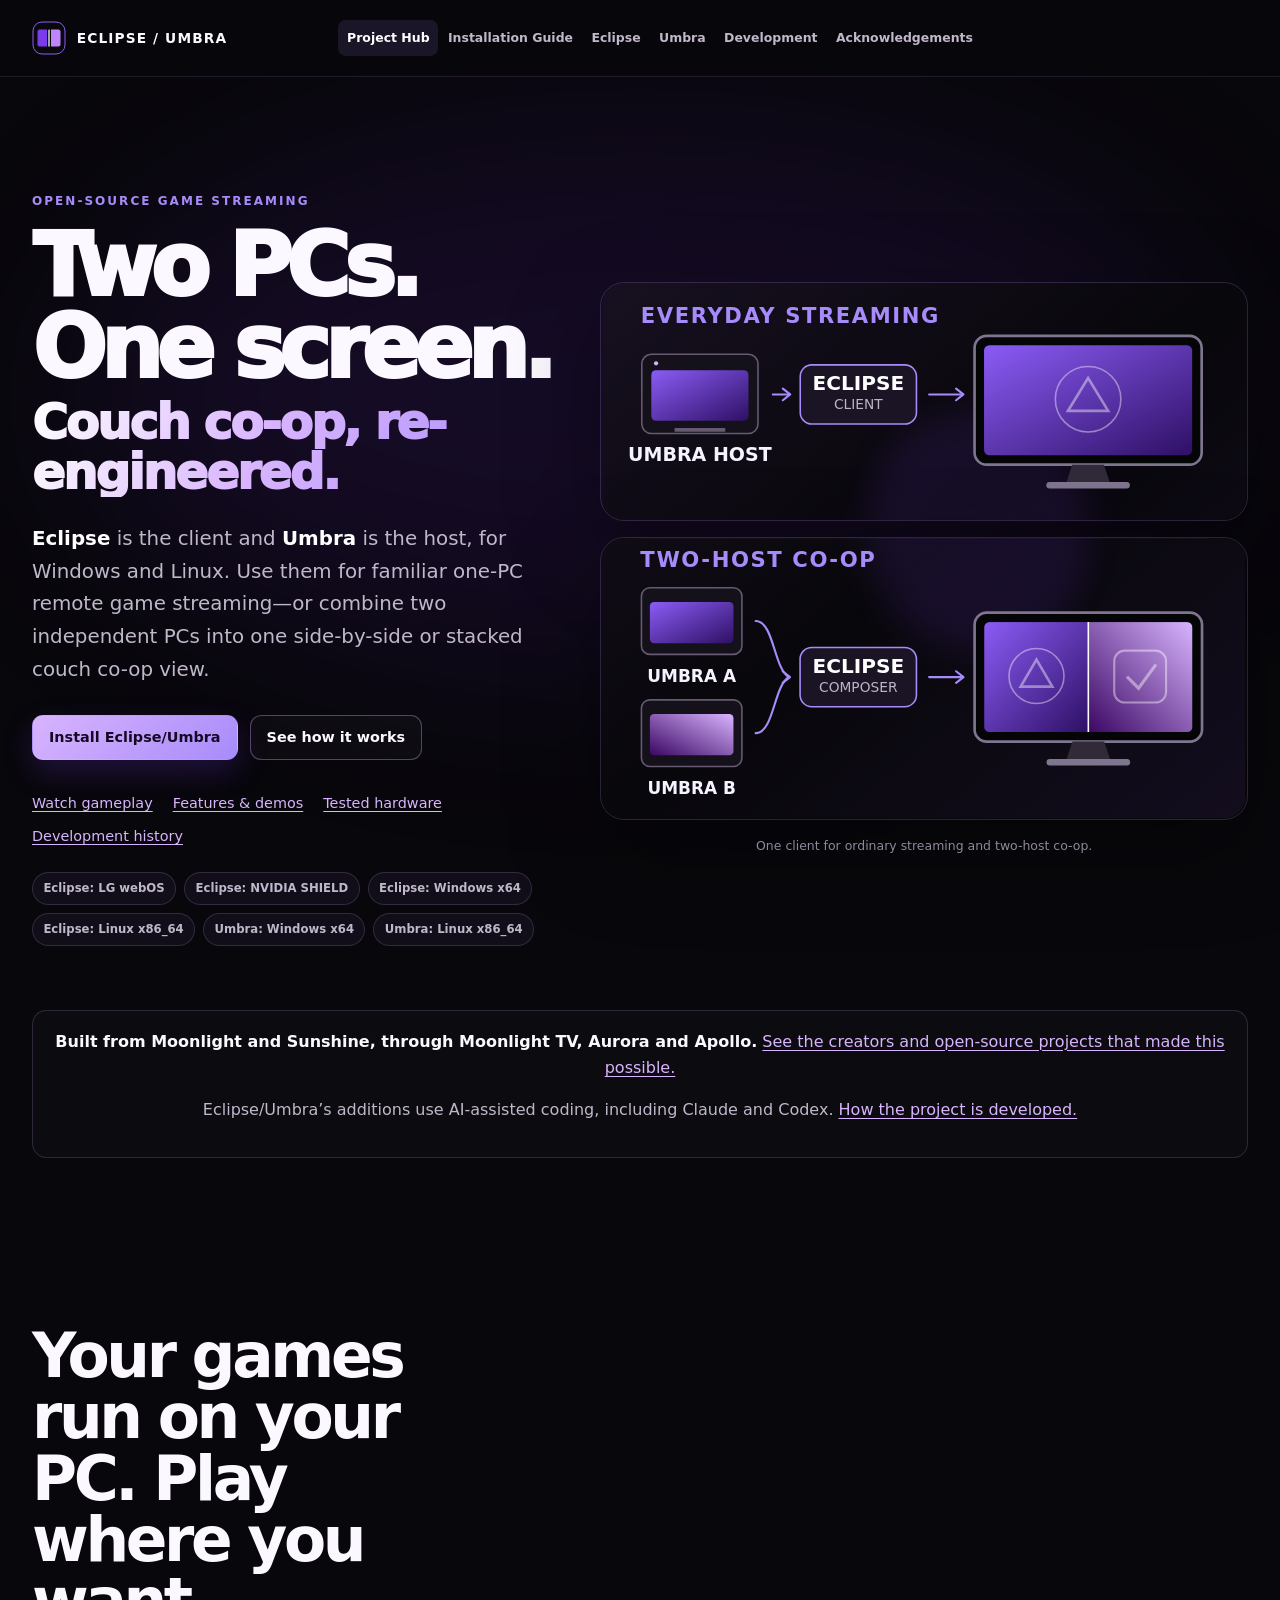
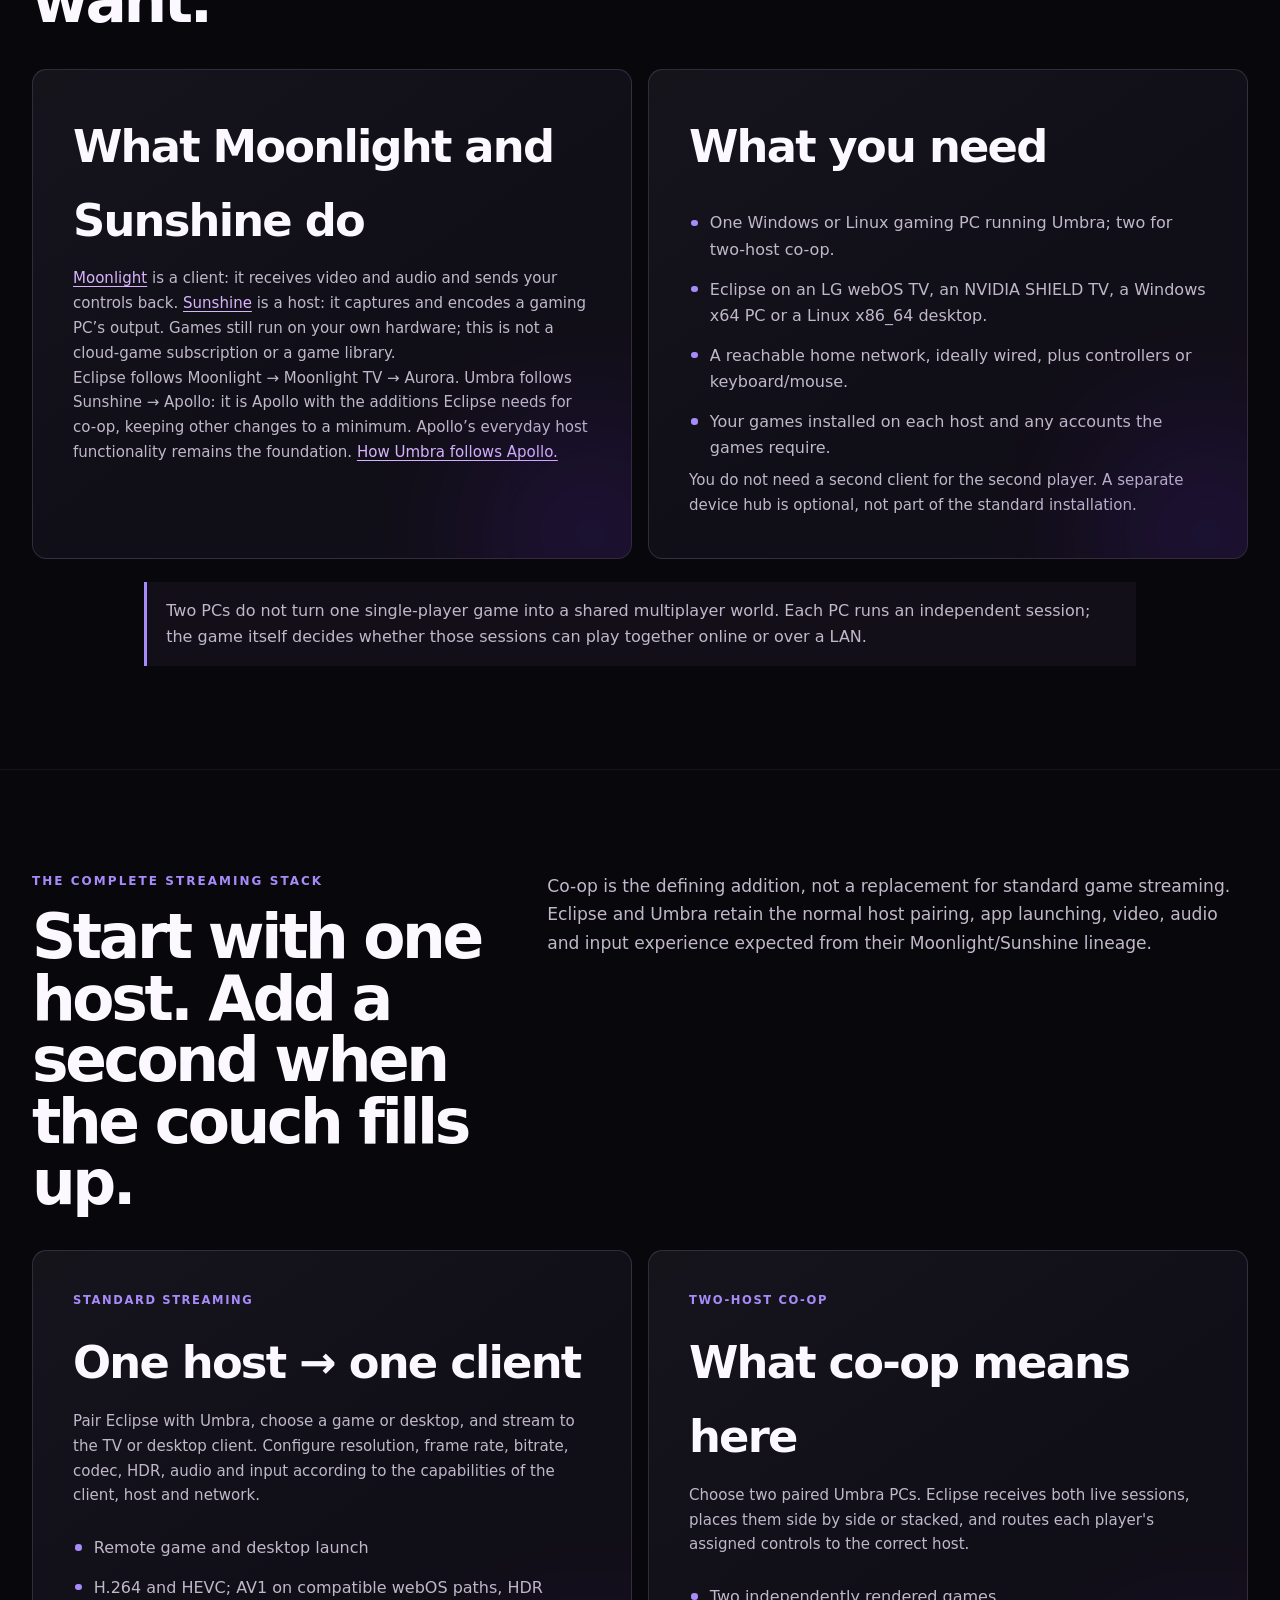
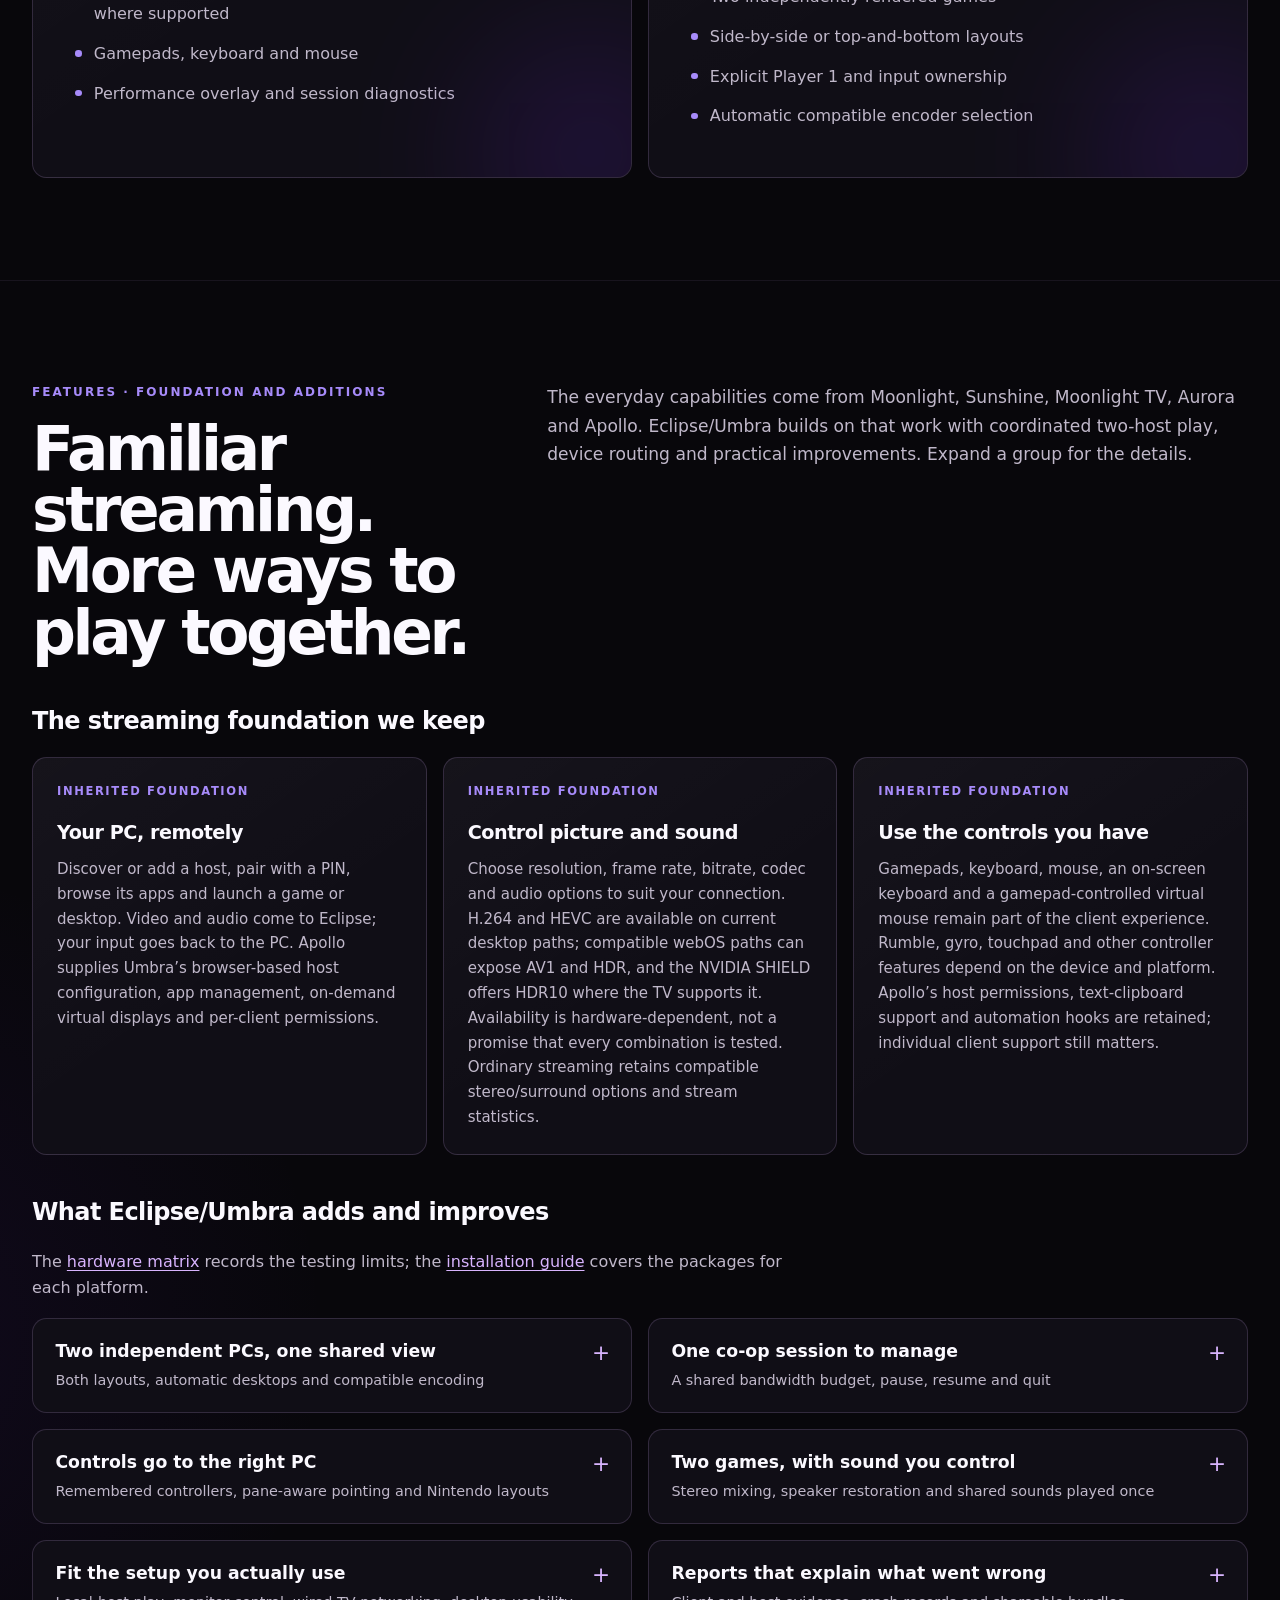
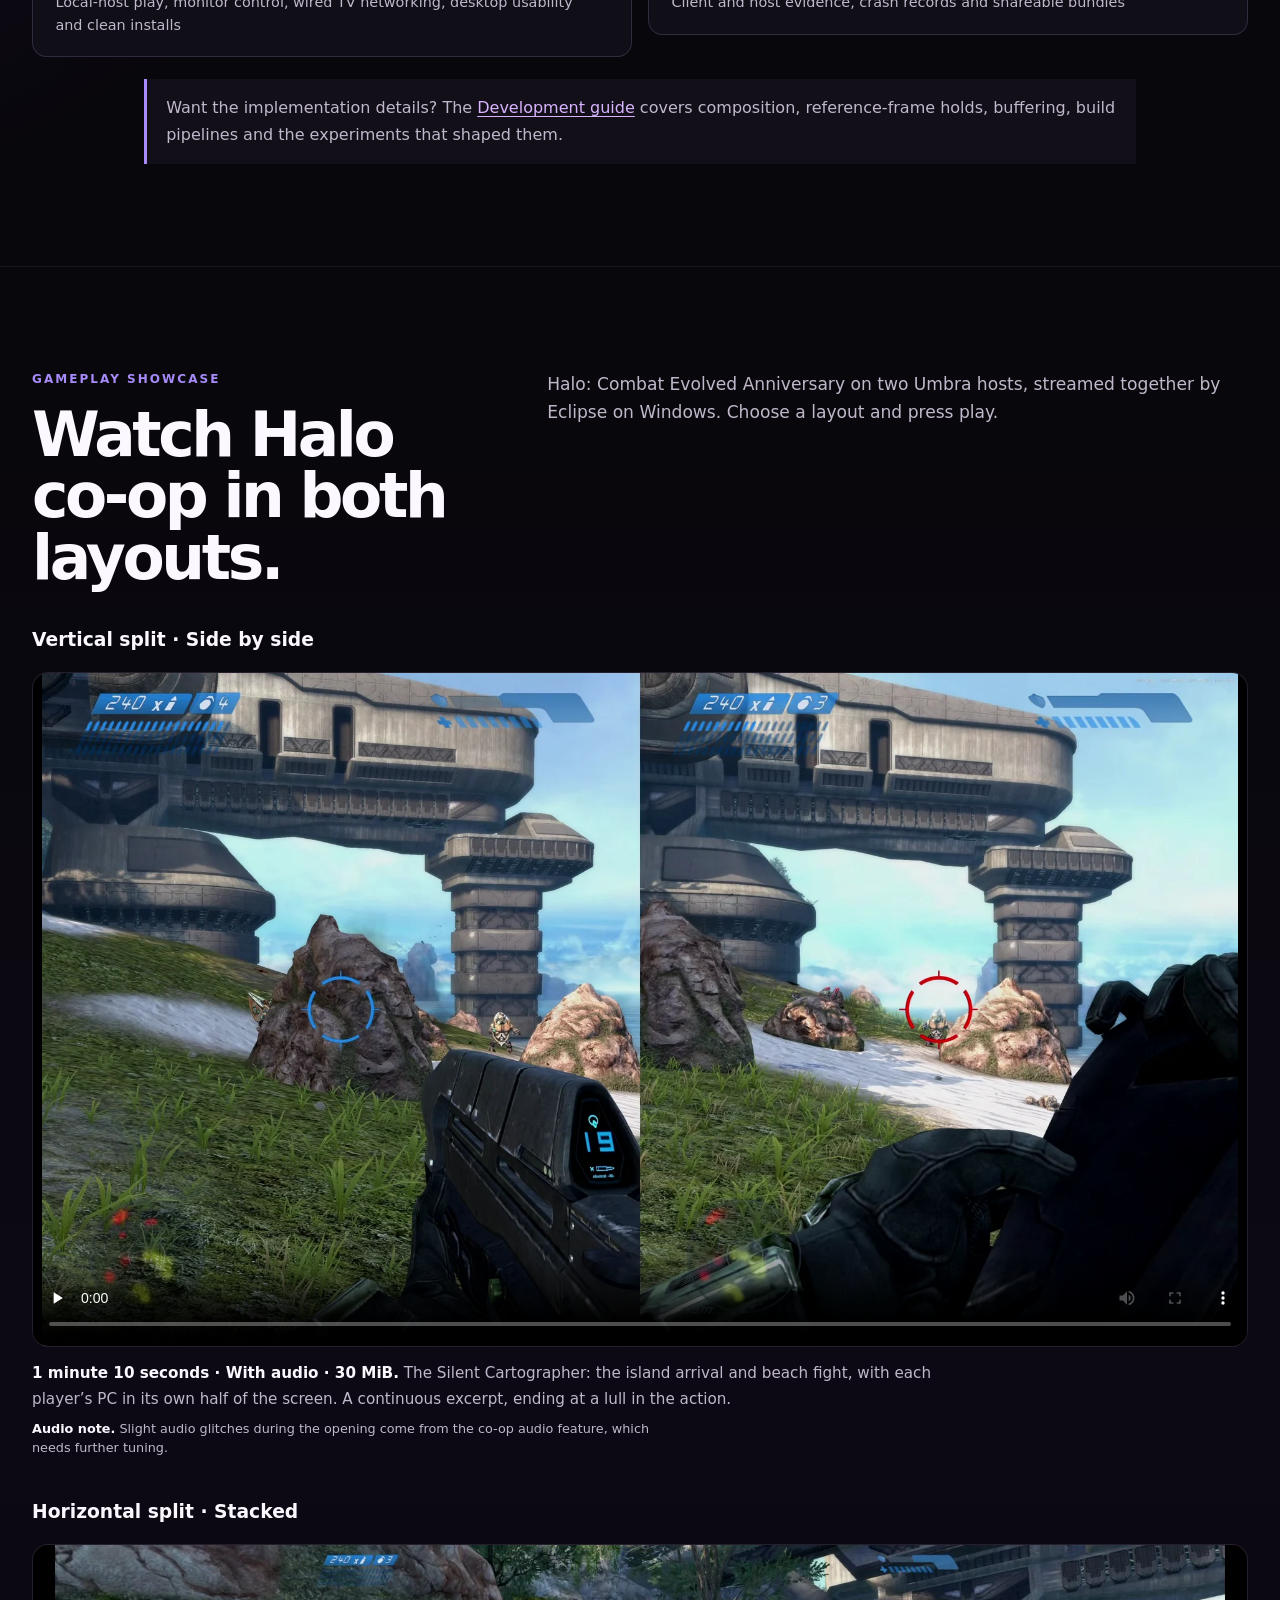
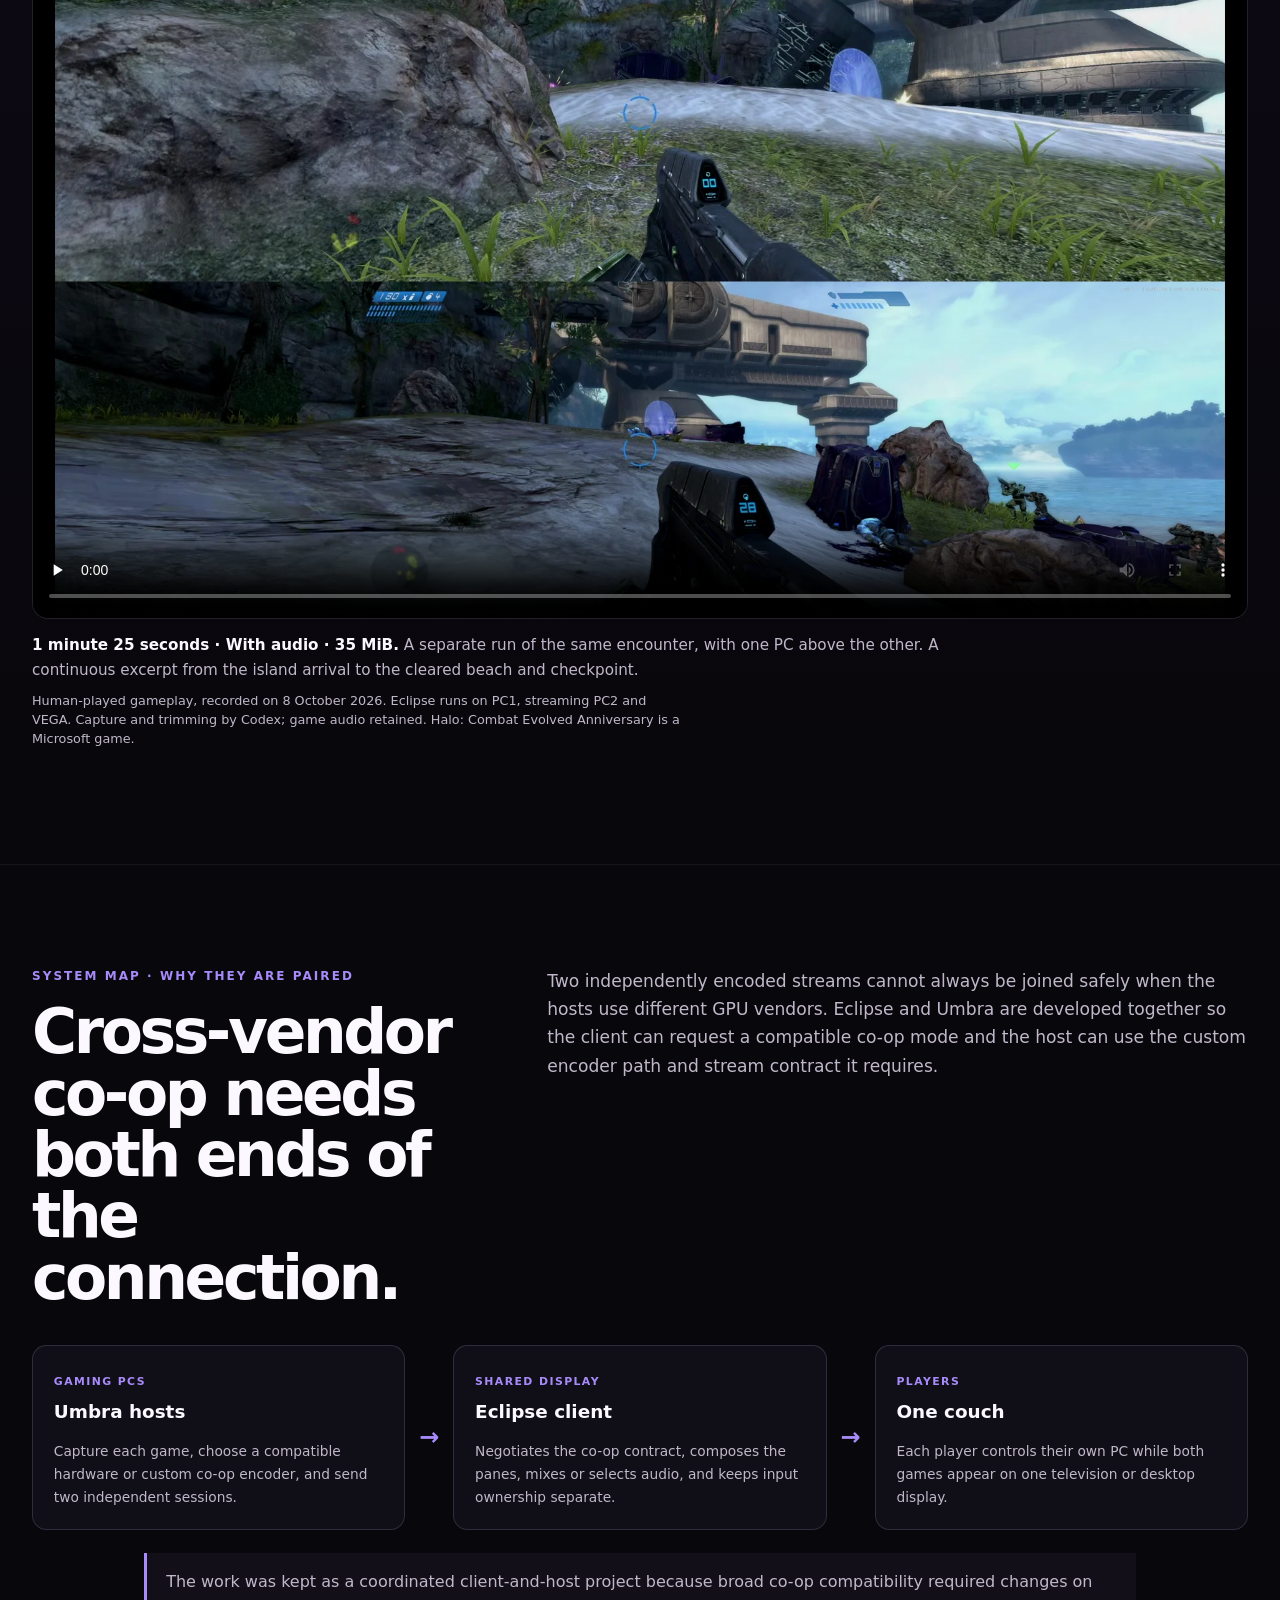
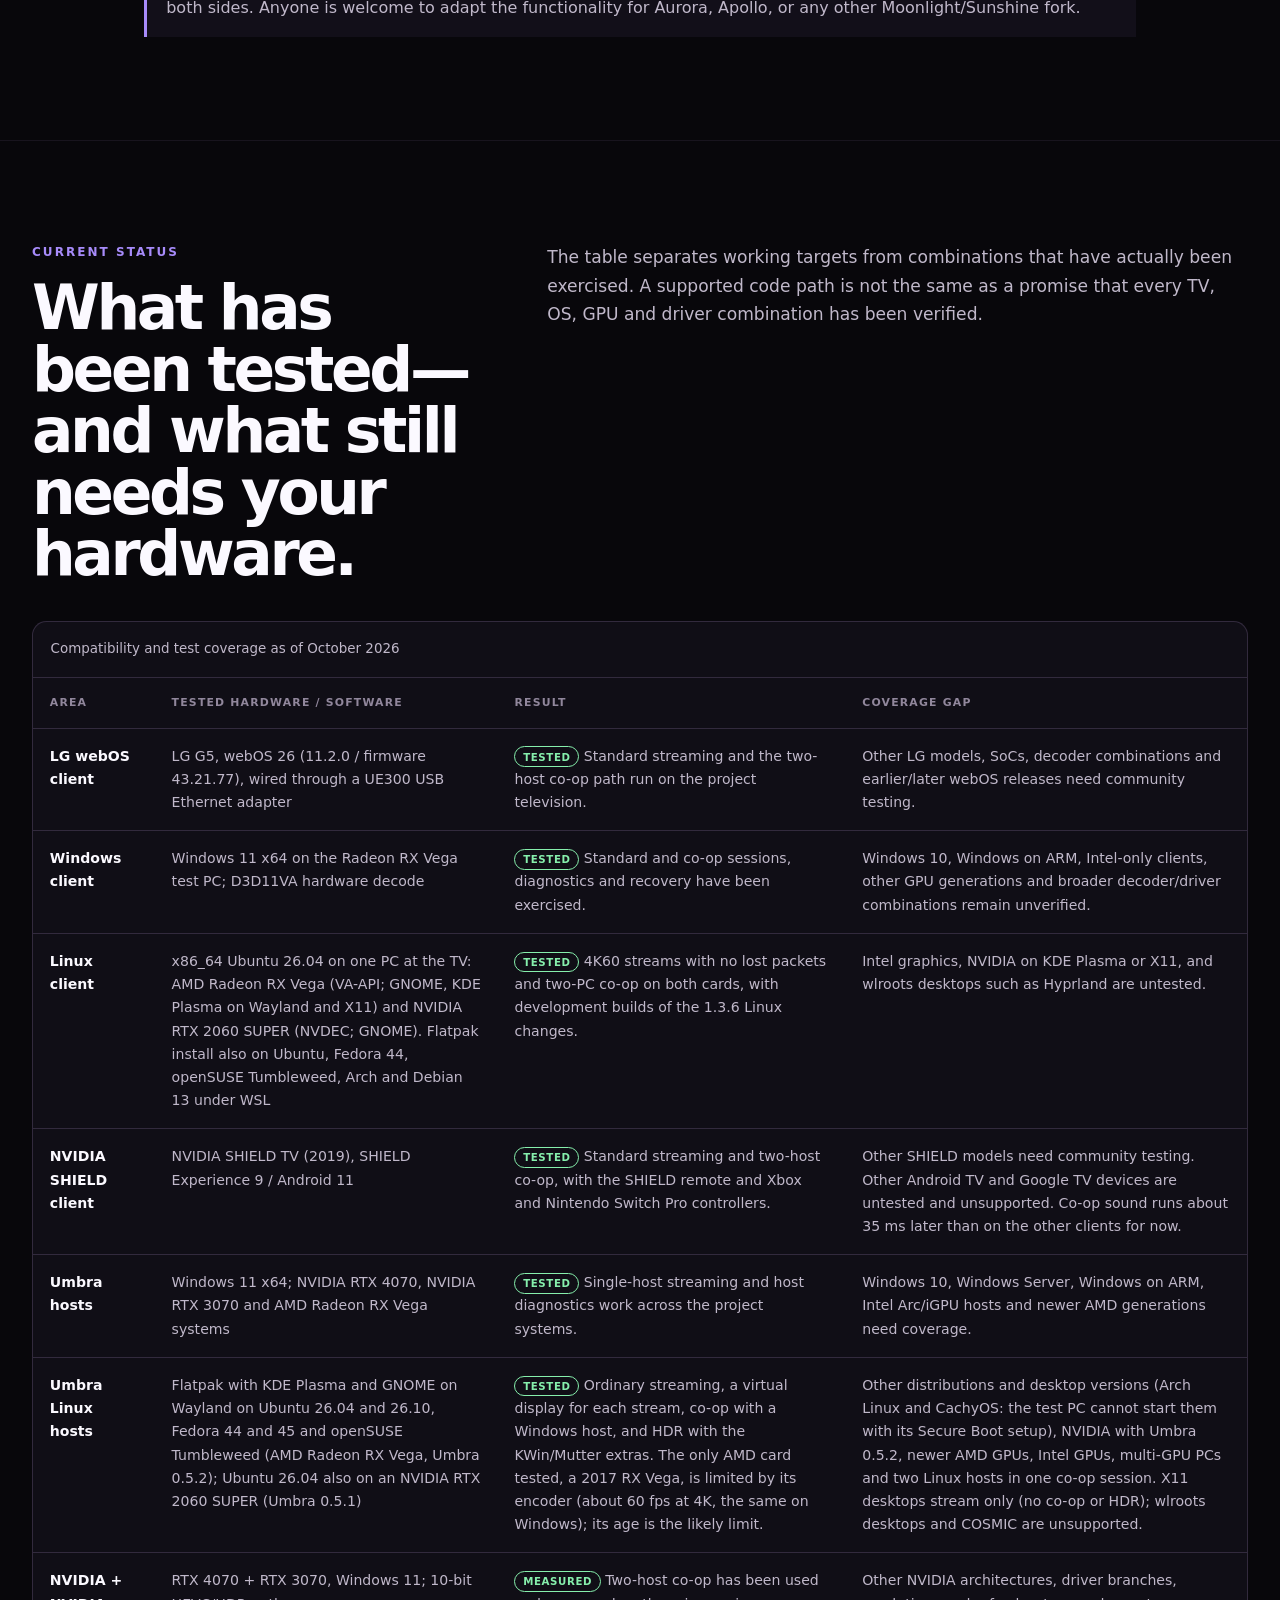
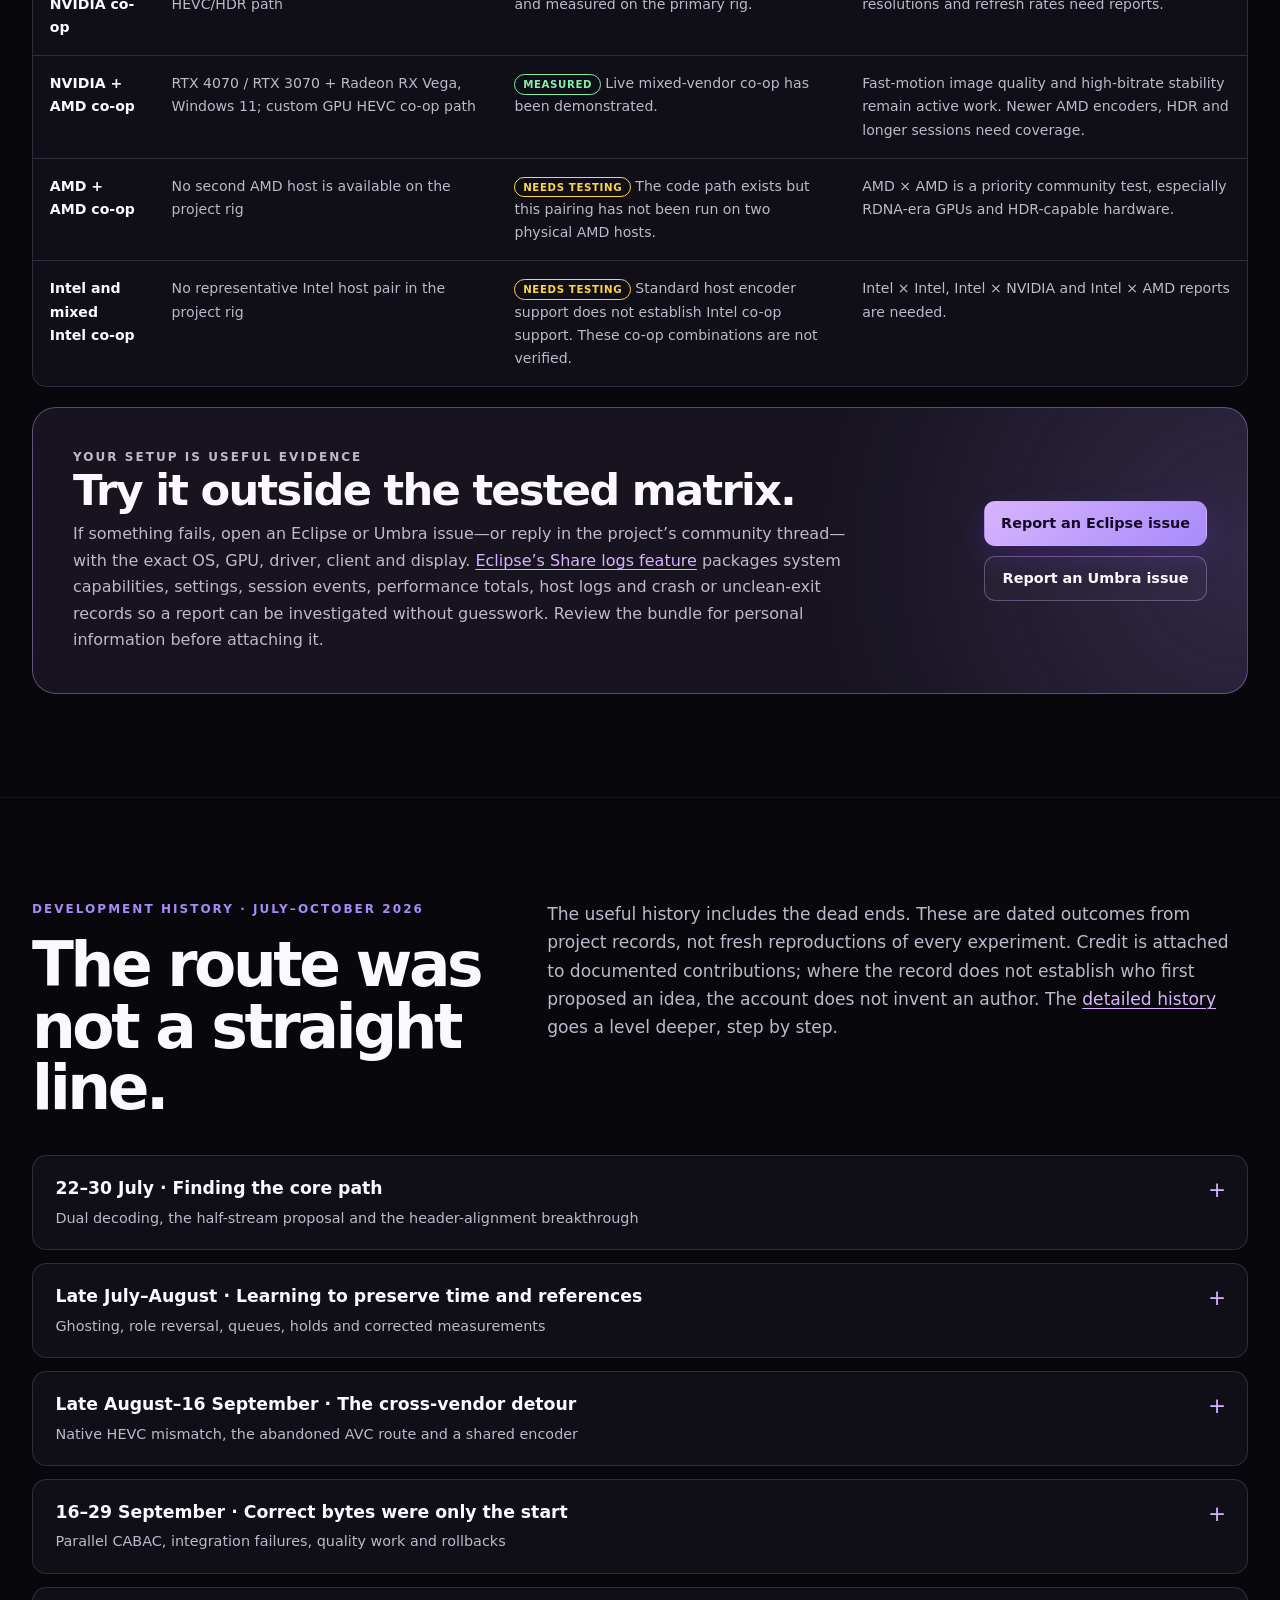
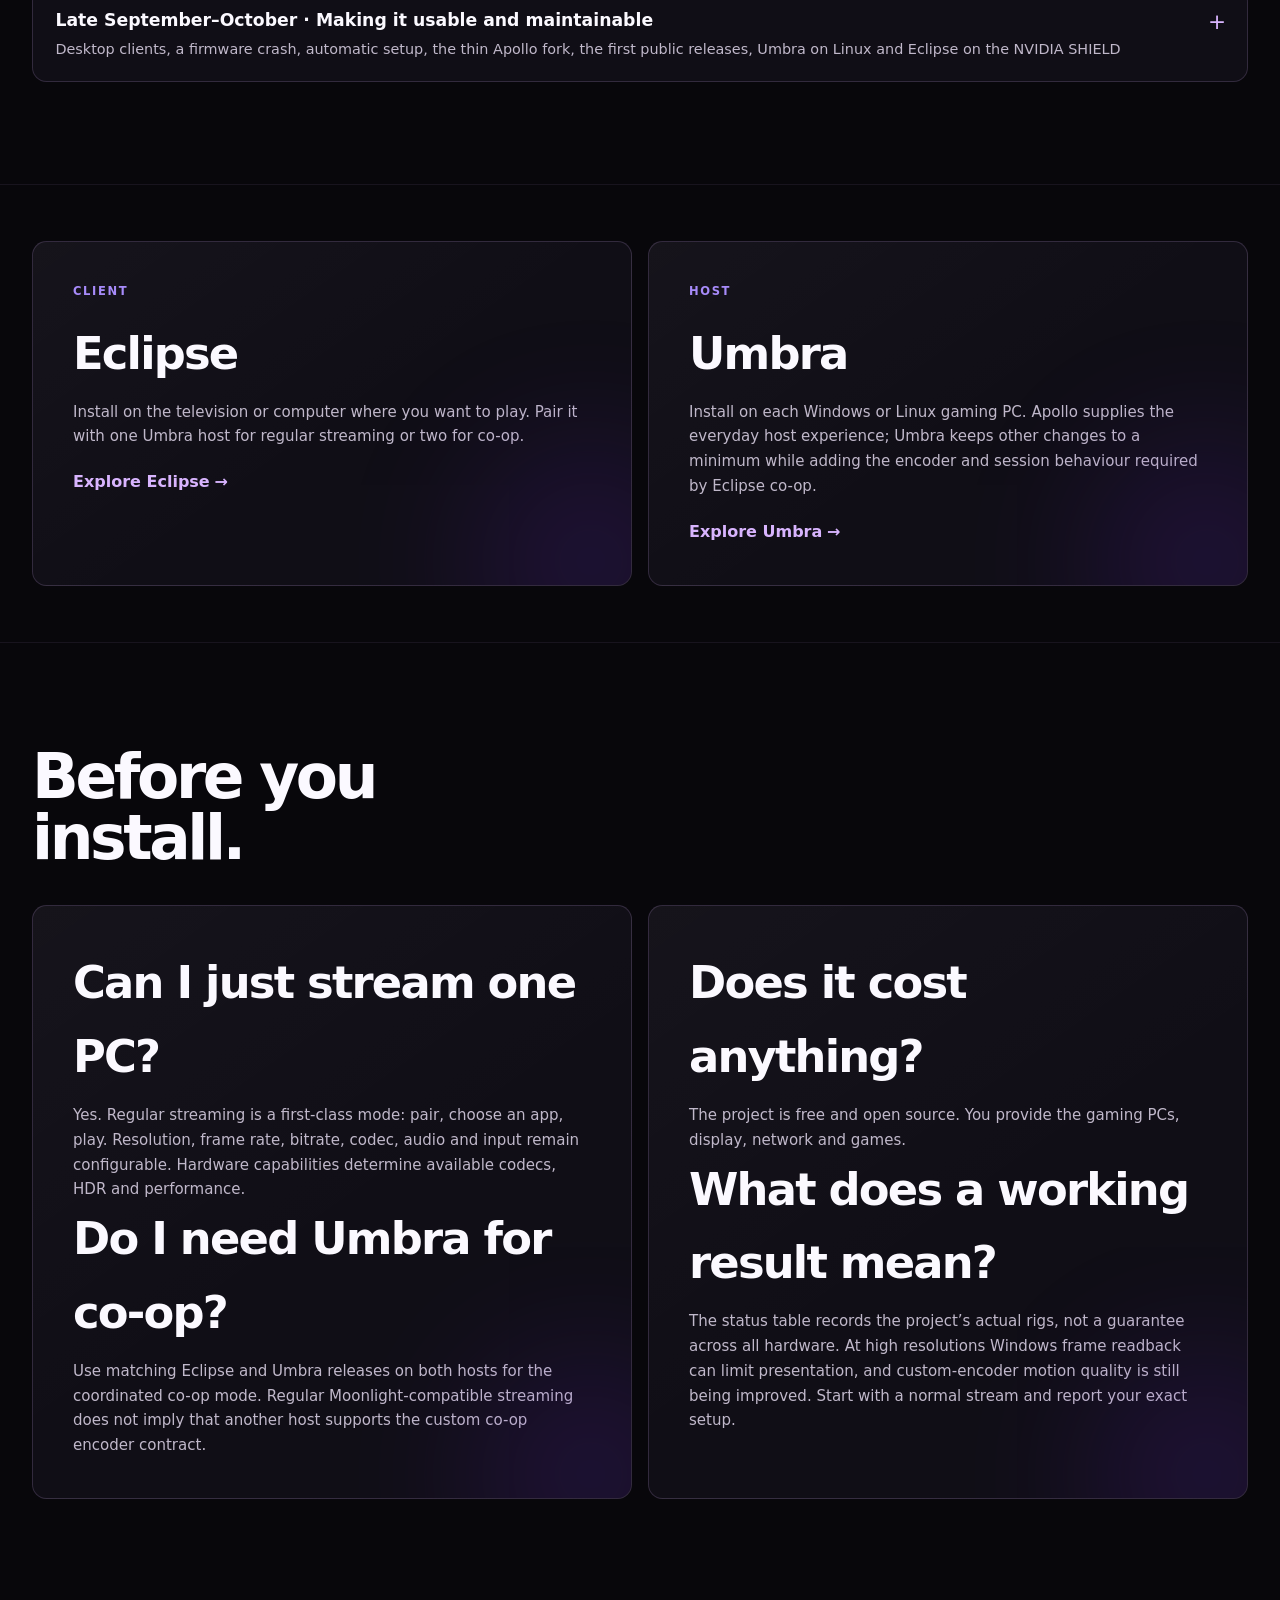
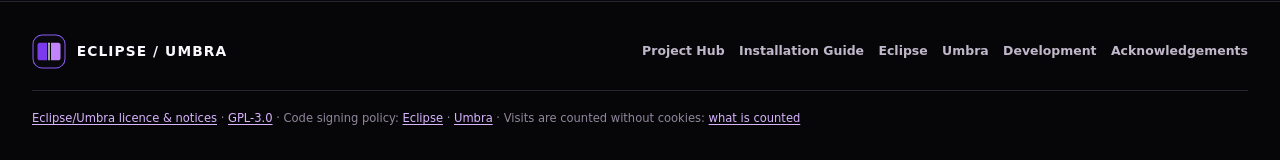
==== site/index.html @ e07b13d2 "Hub: Eclipse 1.3.6, the Flatpak as the Linux package The installation guide's section 2C installs th" ====
<!doctype html>
<html lang="en-AU">
<head>
  <meta charset="utf-8">
  <meta name="viewport" content="width=device-width, initial-scale=1">
  <meta name="theme-color" content="#08070b">
  <meta name="description" content="Everyday game streaming and two-PC couch co-op: how Eclipse and Umbra work, platforms, system map and tested hardware.">
  <meta property="og:type" content="website">
  <meta property="og:title" content="Eclipse/Umbra Project Hub">
  <meta property="og:description" content="Everyday game streaming and two-PC couch co-op: how Eclipse and Umbra work, platforms, system map and tested hardware.">
  <meta property="og:url" content="https://preceptorofmagic.github.io/Eclipse-Umbra-Project-Hub/">
  <meta property="og:image" content="https://preceptorofmagic.github.io/Eclipse-Umbra-Project-Hub/assets/og-card.png">
  <meta property="og:image:alt" content="Eclipse and Umbra support both one-PC game streaming and two-PC couch co-op.">
  <meta name="twitter:card" content="summary_large_image">
  <meta name="twitter:image" content="https://preceptorofmagic.github.io/Eclipse-Umbra-Project-Hub/assets/og-card.png">
  <meta name="twitter:image:alt" content="Eclipse and Umbra support both one-PC game streaming and two-PC couch co-op.">
  <title>Eclipse/Umbra Project Hub</title>
  <link rel="canonical" href="https://preceptorofmagic.github.io/Eclipse-Umbra-Project-Hub/">
  <link rel="icon" href="assets/brand-mark.svg?v=20261001j" type="image/svg+xml">
  <link rel="stylesheet" href="assets/styles.css?v=halo1-20261008g">
</head>
<body>
  <a class="skip-link" href="#main">Skip to content</a>
  <header class="site-header">
    <div class="shell nav-row">
      <a class="brand" href="./" aria-label="Eclipse/Umbra Project Hub home"><img src="assets/brand-mark.svg?v=20261001j" alt="" width="36" height="36"><span>ECLIPSE / UMBRA</span></a>
      <nav class="main-nav" aria-label="Primary navigation">
        <a href="./" aria-current="page">Project Hub</a><a href="setup.html">Installation Guide</a><a href="eclipse.html">Eclipse</a><a href="umbra.html">Umbra</a><a href="development.html">Development</a><a href="credits.html">Acknowledgements</a>
      </nav>
      <span class="support-control" aria-label="Support this project">
        <script type="text/javascript" src="https://cdnjs.buymeacoffee.com/1.0.0/button.prod.min.js" data-name="bmc-button" data-slug="PreceptorOfMagic" data-color="#BD5FFF" data-emoji="" data-font="Cookie" data-text="Buy me a coffee" data-outline-color="#000000" data-font-color="#ffffff" data-coffee-color="#FFDD00"></script>
      </span>
    </div>
  </header>
  <main id="main">

    <section class="hero">
      <div class="shell hero-grid">
        <div>
          <p class="eyebrow">Open-source game streaming</p>
          <h1>Two PCs. One screen. <span>Couch co-op, re-engineered.</span></h1>
          <p class="hero-copy"><strong>Eclipse</strong> is the client and <strong>Umbra</strong> is the host, for Windows and Linux. Use them for familiar one-PC remote game streaming—or combine two independent PCs into one side-by-side or stacked couch co-op view.</p>
          <div class="hero-actions"><a class="button" href="setup.html">Install Eclipse/Umbra</a><a class="button-secondary" href="#how-it-works">See how it works</a></div>
          <nav class="section-jumps" aria-label="On this page"><a href="#showcase">Watch gameplay</a><a href="#features">Features &amp; demos</a><a href="#status">Tested hardware</a><a href="#timeline">Development history</a></nav>
          <ul class="platform-pills" aria-label="Supported platform targets"><li>Eclipse: LG webOS</li><li>Eclipse: NVIDIA SHIELD</li><li>Eclipse: Windows x64</li><li>Eclipse: Linux x86_64</li><li>Umbra: Windows x64</li><li>Umbra: Linux x86_64</li></ul>
        </div>
        <figure class="hero-visual hero-illustrations">
          <svg class="hero-diagram-row" viewBox="0 0 1216 450" role="img" aria-labelledby="standard-diagram-title">
            <title id="standard-diagram-title">Everyday streaming: one Umbra gaming PC streams through Eclipse to your display.</title>
            <image href="assets/hero-art.svg?v=20261001i" width="1216" height="980"/>
          </svg>
          <svg class="hero-diagram-row hero-diagram-coop" viewBox="0 450 1216 530" role="img" aria-labelledby="coop-diagram-title">
            <title id="coop-diagram-title">Two-host co-op: two Umbra gaming PCs stream through Eclipse to one split display.</title>
            <image href="assets/hero-art.svg?v=20261001i" width="1216" height="980"/>
          </svg>
          <figcaption>One client for ordinary streaming and two-host co-op.</figcaption>
        </figure>
      </div>
      <div class="shell lineage-strip"><strong>Built from Moonlight and Sunshine, through Moonlight TV, Aurora and Apollo.</strong> <a href="credits.html">See the creators and open-source projects that made this possible.</a><p>Eclipse/Umbra’s additions use AI-assisted coding, including Claude and Codex. <a href="development.html#development-process">How the project is developed.</a></p></div>
    </section>

<section class="section" id="streaming-basics"><div class="shell"><div class="section-head"><h2>Your games run on your PC. Play where you want.</h2></div><div class="project-grid"><article class="project-card"><h3>What Moonlight and Sunshine do</h3><p><a href="https://moonlight-stream.org/">Moonlight</a> is a client: it receives video and audio and sends your controls back. <a href="https://github.com/LizardByte/Sunshine">Sunshine</a> is a host: it captures and encodes a gaming PC’s output. Games still run on your own hardware; this is not a cloud-game subscription or a game library.</p><p>Eclipse follows Moonlight → Moonlight TV → Aurora. Umbra follows Sunshine → Apollo: it is Apollo with the additions Eclipse needs for co-op, keeping other changes to a minimum. Apollo’s everyday host functionality remains the foundation. <a href="umbra.html#apollo">How Umbra follows Apollo.</a></p></article><article class="project-card"><h3>What you need</h3><ul><li>One Windows or Linux gaming PC running Umbra; two for two-host co-op.</li><li>Eclipse on an LG webOS TV, an NVIDIA SHIELD TV, a Windows x64 PC or a Linux x86_64 desktop.</li><li>A reachable home network, ideally wired, plus controllers or keyboard/mouse.</li><li>Your games installed on each host and any accounts the games require.</li></ul><p>You do not need a second client for the second player. A separate device hub is optional, not part of the standard installation.</p></article></div><p class="section-note">Two PCs do not turn one single-player game into a shared multiplayer world. Each PC runs an independent session; the game itself decides whether those sessions can play together online or over a LAN.</p></div></section>
    <section class="section" id="how-it-works">
      <div class="shell">
        <div class="section-head"><div><p class="eyebrow">The complete streaming stack</p><h2>Start with one host. Add a second when the couch fills up.</h2></div><p class="section-lede">Co-op is the defining addition, not a replacement for standard game streaming. Eclipse and Umbra retain the normal host pairing, app launching, video, audio and input experience expected from their Moonlight/Sunshine lineage.</p></div>
        <div class="mode-grid">
          <article class="project-card"><p class="project-kicker">Standard streaming</p><h3>One host → one client</h3><p>Pair Eclipse with Umbra, choose a game or desktop, and stream to the TV or desktop client. Configure resolution, frame rate, bitrate, codec, HDR, audio and input according to the capabilities of the client, host and network.</p><ul><li>Remote game and desktop launch</li><li>H.264 and HEVC; AV1 on compatible webOS paths, HDR where supported</li><li>Gamepads, keyboard and mouse</li><li>Performance overlay and session diagnostics</li></ul></article>
          <article class="project-card"><p class="project-kicker">Two-host co-op</p><h3>What co-op means here</h3><p>Choose two paired Umbra PCs. Eclipse receives both live sessions, places them side by side or stacked, and routes each player's assigned controls to the correct host.</p><ul><li>Two independently rendered games</li><li>Side-by-side or top-and-bottom layouts</li><li>Explicit Player 1 and input ownership</li><li>Automatic compatible encoder selection</li></ul></article>
        </div>
      </div>
    </section>

    <section class="section" id="features" aria-labelledby="features-title">
      <div class="shell">
        <div class="section-head"><div><p class="eyebrow">Features · foundation and additions</p><h2 id="features-title">Familiar streaming. More ways to play together.</h2></div><p class="section-lede">The everyday capabilities come from Moonlight, Sunshine, Moonlight TV, Aurora and Apollo. Eclipse/Umbra builds on that work with coordinated two-host play, device routing and practical improvements. Expand a group for the details.</p></div>
        <h3 class="catalogue-heading">The streaming foundation we keep</h3>
        <div class="card-grid">
          <article class="feature-card"><p class="project-kicker">Inherited foundation</p><h3>Your PC, remotely</h3><p>Discover or add a host, pair with a PIN, browse its apps and launch a game or desktop. Video and audio come to Eclipse; your input goes back to the PC. Apollo supplies Umbra’s browser-based host configuration, app management, on-demand virtual displays and per-client permissions.</p></article>
          <article class="feature-card"><p class="project-kicker">Inherited foundation</p><h3>Control picture and sound</h3><p>Choose resolution, frame rate, bitrate, codec and audio options to suit your connection. H.264 and HEVC are available on current desktop paths; compatible webOS paths can expose AV1 and HDR, and the NVIDIA SHIELD offers HDR10 where the TV supports it. Availability is hardware-dependent, not a promise that every combination is tested. Ordinary streaming retains compatible stereo/surround options and stream statistics.</p></article>
          <article class="feature-card"><p class="project-kicker">Inherited foundation</p><h3>Use the controls you have</h3><p>Gamepads, keyboard, mouse, an on-screen keyboard and a gamepad-controlled virtual mouse remain part of the client experience. Rumble, gyro, touchpad and other controller features depend on the device and platform. Apollo’s host permissions, text-clipboard support and automation hooks are retained; individual client support still matters.</p></article>
        </div>
        <h3 class="catalogue-heading" id="shorts">What Eclipse/Umbra adds and improves</h3>
        <p class="catalogue-intro">The <a href="#status">hardware matrix</a> records the testing limits; the <a href="setup.html">installation guide</a> covers the packages for each platform.</p>
        <div class="disclosure-grid">
          <details class="disclosure" id="features-coop"><summary><span class="disclosure-title">Two independent PCs, one shared view</span><span class="disclosure-hint">Both layouts, automatic desktops and compatible encoding</span></summary><div class="disclosure-body">
            <h4>Side-by-side or stacked co-op</h4><p>Choose two paired Umbra PCs and a layout. Each PC runs its own game and sends its own pane; Eclipse combines the compatible HEVC picture data before decoding the shared view. Neither game needs native split-screen support. This does not add multiplayer to a single-player game: joining the same world still depends on the games and accounts.</p>
            <h4>Desktops that fit their panes</h4><p>Eclipse requests Umbra’s built-in Co-op Pane at the required size. Windows sees a pane-sized virtual desktop, rather than having half of a full desktop cut off. The pane is managed by the co-op session and normally hidden from ordinary app editing. You should not need to create an application or change hidden host settings.</p>
            <h4>Pair-aware encoder selection</h4><p>Known NVIDIA pairs use the native HEVC route. For supported mixed NVIDIA/AMD pairings, both hosts use the custom GPU HEVC path so their encoded structures match. The AMD/AMD selection path also exists, but two physical AMD hosts have not been tested on the project rig. Required encoder components must be included on both hosts; Intel co-op remains unverified. The first co-op launch asks once which graphics card make each PC has, because Umbra does not report it yet.</p>
            <a href="development.html#composition">How compressed-frame composition works</a>
          </div></details>
          <details class="disclosure" id="features-session"><summary><span class="disclosure-title">One co-op session to manage</span><span class="disclosure-hint">A shared bandwidth budget, pause, resume and quit</span></summary><div class="disclosure-body">
            <h4>One total video bitrate</h4><p>By default, Eclipse divides the selected video bitrate between the two hosts instead of requesting the full amount from each. Your normal quality setting therefore describes the combined video budget. Actual network traffic also includes audio, protocol overhead and recovery traffic.</p>
            <h4>Disconnect to pause; Quit to finish</h4><p>Disconnect preserves a resumable two-host session. Returning to co-op reconnects to those desktops; changing orientation on resume rebuilds the pane displays. Quit game is the separate action that ends both host applications. Resume has been exercised from the Windows and Linux clients; the end-both-hosts check has been recorded from the Linux and Windows clients, with broader packaged-platform checks still needed.</p><figure class="media-figure feature-media"><video data-demo controls playsinline preload="none" width="1920" height="1080" poster="media/eclipse-coop-pause-poster.webp?v=2" aria-label="Disconnect, resume and quit a co-op session" aria-describedby="cap-coop-pause"><source src="media/eclipse-coop-pause.webm?v=2" type="video/webm"><source src="media/eclipse-coop-pause.mp4?v=2" type="video/mp4"></video><figcaption id="cap-coop-pause"><strong>39 seconds · Silent.</strong> Disconnect from the stream overlay leaves both PCs&rsquo; sessions running: the Co-op Pane tile stays live, and choosing Resume streaming on it reconnects both. Quit game then ends both. Eclipse on Windows with two Umbra PCs.<small class="media-note">Recorded by an AI assistant (Claude) while the developer was away, as a capability test: every click and key press was planned in advance and played back automatically on live hosts. Wallpapers: <a href="https://steamcommunity.com/sharedfiles/filedetails/?id=1539918440">&ldquo;Moon Light&rdquo;</a> by Sir Crab and <a href="https://steamcommunity.com/sharedfiles/filedetails/?id=2466412743">&ldquo;KIKI&amp;JIJI&rdquo;</a> (art credited to Ayu) by 鬥丨Dou, from the Wallpaper Engine Steam Workshop.</small></figcaption></figure>
            <h4>More useful launch failures</h4><p>A busy host is identified so you can resolve its existing session. If the client lacks launch permission, the message directs you to the host’s Clients settings rather than leaving you with an unexplained permission error.</p>
          </div></details>
          <details class="disclosure" id="features-input"><summary><span class="disclosure-title">Controls go to the right PC</span><span class="disclosure-hint">Remembered controllers, pane-aware pointing and Nintendo layouts</span></summary><div class="disclosure-body">
            <h4>Named, remembered controller assignments</h4><p>The co-op launch screen and Settings → Co-op let you place controllers under the PC they should control. Assignments are remembered, unclaimed controllers can be distributed, and previously seen disconnected pads remain manageable. Forgetting a controller clears its saved assignments. A controller physically attached to a host is not automatically movable through client forwarding.</p><figure class="media-figure feature-media"><img src="media/eclipse-coop-controllers.webp" width="1600" height="884" loading="lazy" alt="Co-op session dialog listing an Xbox 360 Controller under VEGA and a PS4 Controller under the second PC." class="media-still"><figcaption>Each controller listed by name under the PC it will control. Shown with two virtual controllers emulated on the client PC.</figcaption></figure>
            <h4>Mouse and keyboard routing</h4><p>Pane-aware pointer routing translates coordinates into the target desktop. A drag stays with the PC where the button was pressed, and a key release returns to the PC that received its press. You can instead choose “Assign mouse and keyboard like controllers” to pin devices to a PC for the session. Since Eclipse 1.3.5 the controller’s virtual mouse keeps its own position and crosses to the other PC the same way, except when Eclipse runs on one of the two PCs; other relative mouse input still goes to the first PC. Windows routing has recorded tests; TV coverage is less complete.</p><figure class="media-figure feature-media"><video data-demo controls playsinline preload="none" width="1920" height="1080" poster="media/eclipse-coop-pointer-poster.webp?v=3" aria-label="Move the pointer between two PCs" aria-describedby="cap-coop-pointer"><source src="media/eclipse-coop-pointer.mp4?v=3" type="video/mp4"></video><figcaption id="cap-coop-pointer"><strong>19 seconds · Silent.</strong> One mouse, two PCs: crossing the middle line moves input to the other PC. The moving cursor and a right-click menu in each half show which desktop receives input.<small class="media-note">Recorded by an AI assistant (Codex) as a capability test: every click and key press was planned in advance and played back automatically on live hosts. Real host cursors were enlarged for visibility. Wallpapers: <a href="https://steamcommunity.com/sharedfiles/filedetails/?id=1539918440">&ldquo;Moon Light&rdquo;</a> by Sir Crab and <a href="https://steamcommunity.com/sharedfiles/filedetails/?id=2466412743">&ldquo;KIKI&amp;JIJI&rdquo;</a> (art credited to Ayu) by 鬥丨Dou, from the Wallpaper Engine Steam Workshop.</small></figcaption></figure>
            <h4>Nintendo buttons, without remapping every pad</h4><p>Detected Switch Pro/Joy-Con controllers can follow their printed A/B/X/Y labels or Xbox-style physical positions. Other controllers keep their normal mapping. On the NVIDIA SHIELD, each controller’s buttons are matched from the buttons Android reports for it, so a mapping written for another Android version cannot misplace them. Recognition is device-dependent, so untested third-party pads may need a report.</p>
            <h4>Remotes do not take the first gamepad slot</h4><p>Recognised TV/media remotes are excluded from webOS game-controller allocation, and on the NVIDIA SHIELD a remote is never a player’s controller. On desktop platforms, remote-like devices are placed in higher slots so ordinary gamepads get the low player slots.</p>
            <a href="development.html#input-routing">Input ownership and local-host limitations</a>
          </div></details>
          <details class="disclosure" id="features-audio"><summary><span class="disclosure-title">Two games, with sound you control</span><span class="disclosure-hint">Stereo mixing, speaker restoration and shared sounds played once</span></summary><div class="disclosure-body">
            <h4>Mix both PCs or listen to one</h4><p>Co-op receives stereo audio from each host. Play the shared mix through the client’s output, or select one player’s sound. An advanced buffer setting trades tolerance of uneven arrival for added delay. Co-op’s stereo mixer is separate from the inherited surround options for ordinary streaming.</p>
            <h4>Return the host to its real speakers</h4><p>Umbra remembers the playback endpoint before switching to streaming audio and restores it after the session. Recovery also handles a display’s audio device returning late or being recreated by Windows under a different identity, reducing the chance of a PC being left on silent virtual speakers.</p>
            <h4>Play shared sounds once</h4><p>When both games play the same narration, music or effect, Eclipse’s passive gate compares the two PCs’ sound in six frequency bands and mutes the later copy where they match. This reduces matching duplicate sounds; effectiveness varies with the material. <strong>Settings → Co-op → Play shared sounds once</strong> offers Accurate (the default), Fast and Off. Since Eclipse 1.3.4 the gate keeps sounds only one PC played: a band reopens as soon as the later PC plays something the other PC did not, a much quieter copy cannot remove a louder sound, and a sound is no longer removed because of a copy that was itself removed.</p><p><strong>Audio delay.</strong> Accurate holds both streams for its look-ahead plus 5 ms (45 ms by default; a slider sets the look-ahead from 0 to 100 ms), so it can hear each copy start before removing it. Fast holds them for 5 ms (240 samples at 48 kHz) and predicts when a copy is coming. Player 2 already fills a 40 ms buffer to smooth network timing. The gate adds no intentional video buffering. Where Eclipse feeds the speakers itself (Windows, and Linux with PulseAudio), Accurate currently runs as Fast. Off, or listening to one PC, bypasses the gate’s extra delay.</p><p><strong>Tradeoffs.</strong> While a band is closed on a copy, other sound the later PC plays in that band can be muted with it. After enough shared sound, the gate balances the PCs’ volumes by up to 6 dB each. Some games pick their music at random on each PC, so the two PCs play different tracks that cannot be merged; turn the game’s music off on one PC if it sounds doubled. Simulator tests on recorded game audio measured about 23 dB reduction for ordinary speech, 3–7 dB for whispers and breaths, and 1.5–4.7 dB for copies playing 0.5–2% slower. Scored against Halo: Combat Evolved’s own sound files over 76 minutes of recorded co-op, 1.3.4 cut 3% of sounds only one PC played (7% before) and removed one copy of 68% of shared sounds (63% before). These are measurements, not a guarantee of complete duplicate removal.</p>
            <a href="development.html#audio-routing">How mixing and duplicate detection differ</a>
          </div></details>
          <details class="disclosure" id="features-devices"><summary><span class="disclosure-title">Fit the setup you actually use</span><span class="disclosure-hint">Local-host play, monitor control, wired TV networking, desktop usability and clean installs</span></summary><div class="disclosure-body">
            <h4>A Windows PC can be a host and the client</h4><p>Run a game on its own virtual display while Eclipse shows the combined view on a separate display. Cursor and focus hand-off support controlling that local pane without feeding input back into Eclipse. Keep the client off the display being captured. Local controller isolation is not universally solved, especially when other software already holds a controller open.</p>
            <h4>Choose what happens to remote monitors</h4><p>Settings → Host → Computer’s monitor while streaming offers ask at start, always off or always on. The launch prompt can start co-op with remote monitors off, without switching off the screen of the PC running Eclipse. Requires Umbra support; recorded verification is on Windows, with TV-side coverage still needed.</p><figure class="media-figure feature-media"><img src="media/eclipse-host-monitor.webp" width="1155" height="998" loading="lazy" alt="Eclipse Host Settings with the monitor choices open: Choose when starting a stream, Always off and Always on." class="media-still"></figure>
            <h4>Prefer the TV’s wired adapter</h4><p>On webOS, the wired-network option identifies the active USB Ethernet adapter and asks a capable Umbra host to direct the session over that connection. Automatic mode uses the extension only when the host advertises it. Wi-Fi need not be disabled; this is not a guarantee for every adapter chipset. Known limitation: Umbra applies this route when its app starts and removes it when the app ends, so a paused co-op session keeps it; if the TV’s adapter is unplugged in between, that PC may not reach the TV until its Co-op Pane is quit.</p>
            <h4>A more usable desktop client</h4><p>Keyboard shortcuts cover fullscreen, capture and stream controls; Windows remembers window position, size and maximisation. Settings can scroll instead of compressing their text into an unreadable panel.</p>
            <h4>Install, update and remove cleanly</h4><p>Eclipse has a per-user Windows installer that needs no administrator access, with an Apps &amp; features uninstaller that can keep your settings, and per-user install and uninstall scripts on Linux. On the NVIDIA SHIELD it is a sideloaded APK signed with the project’s own key, so updates install over it. Umbra has a Windows installer and a Linux Flatpak; its Windows uninstaller stops only its own service and processes and lets you keep your settings and shared drivers. Installing a newer version over an older one keeps settings and pairings, and on webOS 26 settings, pairings and co-op keep working after the TV restarts.</p>
          </div></details>
          <details class="disclosure" id="features-diagnostics"><summary><span class="disclosure-title">Reports that explain what went wrong</span><span class="disclosure-hint">Client and host evidence, crash records and shareable bundles</span></summary><div class="disclosure-body">
            <h4>Keep diagnostic logs, then Share logs</h4><p>Enable logging in Settings → About, reproduce the issue and export a report. It includes build identity, platform capabilities, session statistics, settings, second-host information and logs from a capable Umbra host, rather than asking you to find each file separately.</p><figure class="media-figure feature-media"><img src="media/eclipse-share-logs.webp" width="1155" height="998" loading="lazy" alt="Eclipse About settings: version, video decoder, audio backend and system, the Keep diagnostic logs checkbox and the Share logs button." class="media-still"></figure>
            <h4>Export from the device you are using</h4><p>Windows saves a local bundle. Linux can also provide a temporary network download page, and webOS and the NVIDIA SHIELD let a phone or PC retrieve the report over the LAN. Crash, frozen-interface and unclean-exit records preserve useful evidence for the next start; they do not automatically repair the fault.</p>
            <p>Known secret fields are redacted, but device names and network addresses can remain. Review a bundle before posting it publicly. A TV app that cannot stay open cannot serve its download page.</p>
            <a href="setup.html#diagnostics">Exact logging and export steps</a>
          </div></details>
        </div>
        <p class="section-note">Want the implementation details? The <a href="development.html">Development guide</a> covers composition, reference-frame holds, buffering, build pipelines and the experiments that shaped them.</p>
      </div>
    </section>

    <section id="showcase" class="section media-section" aria-labelledby="video-title">
      <div class="shell">
        <div class="section-head"><div><p class="eyebrow">Gameplay showcase</p><h2 id="video-title">Watch Halo co-op in both layouts.</h2></div><p class="section-lede">Halo: Combat Evolved Anniversary on two Umbra hosts, streamed together by Eclipse on Windows. Choose a layout and press play.</p></div>
        <div class="gameplay-showcase">
          <figure class="media-figure" id="halo-vertical">
            <h3>Vertical split · Side by side</h3>
            <video data-demo controls playsinline preload="none" width="1920" height="1080" poster="media/eclipse-two-host.webp?v=halo1" aria-label="Halo co-op with two PCs side by side" aria-describedby="cap-halo-vertical">
              <source src="media/eclipse-halo-vertical.mp4" type="video/mp4">
              <a href="media/eclipse-halo-vertical.mp4">Watch the vertical Halo clip (MP4)</a>.
            </video>
            <figcaption id="cap-halo-vertical"><strong>1 minute 10 seconds · With audio · 30 MiB.</strong> The Silent Cartographer: the island arrival and beach fight, with each player’s PC in its own half of the screen. A continuous excerpt, ending at a lull in the action.<small class="media-note"><strong>Audio note.</strong> Slight audio glitches during the opening come from the co-op audio feature, which needs further tuning.</small></figcaption>
          </figure>
          <figure class="media-figure" id="halo-horizontal">
            <h3>Horizontal split · Stacked</h3>
            <video data-demo controls playsinline preload="none" width="1920" height="1080" poster="media/eclipse-halo-horizontal-poster.webp" aria-label="Halo co-op with two PCs stacked top and bottom" aria-describedby="cap-halo-horizontal">
              <source src="media/eclipse-halo-horizontal.mp4" type="video/mp4">
              <a href="media/eclipse-halo-horizontal.mp4">Watch the horizontal Halo clip (MP4)</a>.
            </video>
            <figcaption id="cap-halo-horizontal"><strong>1 minute 25 seconds · With audio · 35 MiB.</strong> A separate run of the same encounter, with one PC above the other. A continuous excerpt from the island arrival to the cleared beach and checkpoint.</figcaption>
          </figure>
        </div>
        <p class="media-note">Human-played gameplay, recorded on 8 October 2026. Eclipse runs on PC1, streaming PC2 and VEGA. Capture and trimming by Codex; game audio retained. Halo: Combat Evolved Anniversary is a Microsoft game.</p>
      </div>
    </section>

    <section class="section">
      <div class="shell">
        <div class="section-head"><div><p class="eyebrow">System map · why they are paired</p><h2>Cross-vendor co-op needs both ends of the connection.</h2></div><p class="section-lede">Two independently encoded streams cannot always be joined safely when the hosts use different GPU vendors. Eclipse and Umbra are developed together so the client can request a compatible co-op mode and the host can use the custom encoder path and stream contract it requires.</p></div>
        <div class="architecture" aria-label="Eclipse and Umbra co-op architecture">
          <article class="architecture-node"><div><small>Gaming PCs</small><strong>Umbra hosts</strong></div><p>Capture each game, choose a compatible hardware or custom co-op encoder, and send two independent sessions.</p></article><div class="architecture-arrow" aria-hidden="true">→</div><article class="architecture-node"><div><small>Shared display</small><strong>Eclipse client</strong></div><p>Negotiates the co-op contract, composes the panes, mixes or selects audio, and keeps input ownership separate.</p></article><div class="architecture-arrow" aria-hidden="true">→</div><article class="architecture-node"><div><small>Players</small><strong>One couch</strong></div><p>Each player controls their own PC while both games appear on one television or desktop display.</p></article>
        </div>
        <p class="section-note">The work was kept as a coordinated client-and-host project because broad co-op compatibility required changes on both sides. Anyone is welcome to adapt the functionality for Aurora, Apollo, or any other Moonlight/Sunshine fork.</p>
      </div>
    </section>

    <section class="section" id="status">
      <div class="shell">
        <div class="section-head"><div><p class="eyebrow">Current status</p><h2>What has been tested—and what still needs your hardware.</h2></div><p class="section-lede">The table separates working targets from combinations that have actually been exercised. A supported code path is not the same as a promise that every TV, OS, GPU and driver combination has been verified.</p></div>
        <div class="status-table-wrap"><table class="status-table"><caption>Compatibility and test coverage as of October 2026</caption><thead><tr><th scope="col">Area</th><th scope="col">Tested hardware / software</th><th scope="col">Result</th><th scope="col">Coverage gap</th></tr></thead><tbody>
          <tr><td>LG webOS client</td><td>LG G5, webOS 26 (11.2.0 / firmware 43.21.77), wired through a UE300 USB Ethernet adapter</td><td><span class="tag tag-tested">Tested</span> Standard streaming and the two-host co-op path run on the project television.</td><td>Other LG models, SoCs, decoder combinations and earlier/later webOS releases need community testing.</td></tr>
          <tr><td>Windows client</td><td>Windows 11 x64 on the Radeon RX Vega test PC; D3D11VA hardware decode</td><td><span class="tag tag-tested">Tested</span> Standard and co-op sessions, diagnostics and recovery have been exercised.</td><td>Windows 10, Windows on ARM, Intel-only clients, other GPU generations and broader decoder/driver combinations remain unverified.</td></tr>
          <tr><td>Linux client</td><td>x86_64 Ubuntu 26.04 on one PC at the TV: AMD Radeon RX Vega (VA-API; GNOME, KDE Plasma on Wayland and X11) and NVIDIA RTX 2060 SUPER (NVDEC; GNOME). Flatpak install also on Ubuntu, Fedora 44, openSUSE Tumbleweed, Arch and Debian 13 under WSL</td><td><span class="tag tag-tested">Tested</span> 4K60 streams with no lost packets and two-PC co-op on both cards, with development builds of the 1.3.6 Linux changes.</td><td>Intel graphics, NVIDIA on KDE Plasma or X11, and wlroots desktops such as Hyprland are untested.</td></tr>
          <tr><td>NVIDIA SHIELD client</td><td>NVIDIA SHIELD TV (2019), SHIELD Experience 9 / Android 11</td><td><span class="tag tag-tested">Tested</span> Standard streaming and two-host co-op, with the SHIELD remote and Xbox and Nintendo Switch Pro controllers.</td><td>Other SHIELD models need community testing. Other Android TV and Google TV devices are untested and unsupported. Co-op sound runs about 35 ms later than on the other clients for now.</td></tr>
          <tr><td>Umbra hosts</td><td>Windows 11 x64; NVIDIA RTX 4070, NVIDIA RTX 3070 and AMD Radeon RX Vega systems</td><td><span class="tag tag-tested">Tested</span> Single-host streaming and host diagnostics work across the project systems.</td><td>Windows 10, Windows Server, Windows on ARM, Intel Arc/iGPU hosts and newer AMD generations need coverage.</td></tr><tr><td>Umbra Linux hosts</td><td>Flatpak with KDE Plasma and GNOME on Wayland on Ubuntu 26.04 and 26.10, Fedora 44 and 45 and openSUSE Tumbleweed (AMD Radeon RX Vega, Umbra 0.5.2); Ubuntu 26.04 also on an NVIDIA RTX 2060 SUPER (Umbra 0.5.1)</td><td><span class="tag tag-tested">Tested</span> Ordinary streaming, a virtual display for each stream, co-op with a Windows host, and HDR with the KWin/Mutter extras. The only AMD card tested, a 2017 RX Vega, is limited by its encoder (about 60 fps at 4K, the same on Windows); its age is the likely limit.</td><td>Other distributions and desktop versions (Arch Linux and CachyOS: the test PC cannot start them with its Secure Boot setup), NVIDIA with Umbra 0.5.2, newer AMD GPUs, Intel GPUs, multi-GPU PCs and two Linux hosts in one co-op session. X11 desktops stream only (no co-op or HDR); wlroots desktops and COSMIC are unsupported.</td></tr>
          <tr><td>NVIDIA + NVIDIA co-op</td><td>RTX 4070 + RTX 3070, Windows 11; 10-bit HEVC/HDR path</td><td><span class="tag tag-tested">Measured</span> Two-host co-op has been used and measured on the primary rig.</td><td>Other NVIDIA architectures, driver branches, resolutions and refresh rates need reports.</td></tr>
          <tr><td>NVIDIA + AMD co-op</td><td>RTX 4070 / RTX 3070 + Radeon RX Vega, Windows 11; custom GPU HEVC co-op path</td><td><span class="tag tag-tested">Measured</span> Live mixed-vendor co-op has been demonstrated.</td><td>Fast-motion image quality and high-bitrate stability remain active work. Newer AMD encoders, HDR and longer sessions need coverage.</td></tr>
          <tr><td>AMD + AMD co-op</td><td>No second AMD host is available on the project rig</td><td><span class="tag tag-open">Needs testing</span> The code path exists but this pairing has not been run on two physical AMD hosts.</td><td>AMD × AMD is a priority community test, especially RDNA-era GPUs and HDR-capable hardware.</td></tr>
          <tr><td>Intel and mixed Intel co-op</td><td>No representative Intel host pair in the project rig</td><td><span class="tag tag-open">Needs testing</span> Standard host encoder support does not establish Intel co-op support. These co-op combinations are not verified.</td><td>Intel × Intel, Intel × NVIDIA and Intel × AMD reports are needed.</td></tr>
        </tbody></table></div>
        <div class="callout report-callout"><div><p class="eyebrow">Your setup is useful evidence</p><h3>Try it outside the tested matrix.</h3><p>If something fails, open an Eclipse or Umbra issue—or reply in the project’s community thread—with the exact OS, GPU, driver, client and display. <a href="setup.html#diagnostics">Eclipse’s Share logs feature</a> packages system capabilities, settings, session events, performance totals, host logs and crash or unclean-exit records so a report can be investigated without guesswork. Review the bundle for personal information before attaching it.</p></div><div class="stacked-actions"><a class="button" href="https://github.com/PreceptorOfMagic/Eclipse/issues/new/choose">Report an Eclipse issue</a><a class="button-secondary" href="https://github.com/PreceptorOfMagic/Umbra/issues/new/choose">Report an Umbra issue</a></div></div>
      </div>
    </section>

    <section class="section" id="timeline"><div class="shell"><div class="section-head"><div><p class="eyebrow">Development history · July–October 2026</p><h2>The route was not a straight line.</h2></div><p class="section-lede">The useful history includes the dead ends. These are dated outcomes from project records, not fresh reproductions of every experiment. Credit is attached to documented contributions; where the record does not establish who first proposed an idea, the account does not invent an author. The <a href="development.html#detailed-history">detailed history</a> goes a level deeper, step by step.</p></div><div class="disclosure-stack">
      <details class="disclosure" id="history-first-path"><summary><span class="disclosure-title">22–30 July · Finding the core path</span><span class="disclosure-hint">Dual decoding, the half-stream proposal and the header-alignment breakthrough</span></summary><div class="disclosure-body">
        <h3>22 July · Building on existing clients and hosts</h3><p>The Eclipse modification record begins with Aurora and Moonlight TV, rather than a new client from scratch. The goal was two independently running PCs on one TV while retaining normal streaming. Sunshine and Apollo provided the host foundation.</p>
        <h3>25–30 July · Two decoders were not a complete display solution</h3><p>Early probes appeared to grant a second decoder, then suggested only one was usable. Further AI-led investigation corrected that conclusion: two decoders could survive together at a smaller combined workload. The unresolved obstacle was obtaining two usable native-app display/sink paths. The outcome was not “LG TVs physically have one decoder”; it was that this route did not yield the required composition/display solution.</p>
        <h3>28 July · PreceptorOfMagic proposes joining halves before decoding</h3><p>The pivotal suggestion was for each PC to send its own half-picture and for the client to join the two into one decodable picture. Both PCs would keep their direct connection to the TV, without relaying one through the other. AI implementation first proved compatible-slice splicing from full-size source streams; true pane-sized host desktops followed.</p>
        <h3>28–30 July · Cropping is not a half-sized desktop</h3><p>Early versions selected regions of full-resolution desktops and used blanking overlays. PreceptorOfMagic noticed the missing taskbar and pushed for Windows itself to see the pane-sized desktop. The implementation moved to half-height encoding, rewritten composite dimensions and relocated slice data, so the game and desktop could fit the visible pane.</p>
        <h3>29 July · A misleading codec error turns out to be bit alignment</h3><p>Inserting a slice address shifted the header length and displaced entropy-coded payload, producing apparent QP/decode errors. AI diagnosis and implementation repaired complete-header parsing and byte alignment before copying the original payload. Component decoding then validated the rewrite. That was a structural proof, not yet proof of sustained live co-op.</p>
<!-- activity:history-first-path:start -->
<aside class="activity-card" aria-label="AI activity for 22–30 July 2026">
  <p class="activity-kicker">Behind the build · 22–30 July 2026</p>
  <dl class="activity-numbers"><div><dt>User prompts</dt><dd>53</dd></div><div><dt>Tokens processed</dt><dd>412,175,826</dd></div></dl>
  <p class="activity-models"><strong>Models</strong><br><code>claude-opus-4-8</code> · <code>claude-opus-5</code></p>
  <p class="activity-note">These numbers are incomplete because some records from this period were deleted.</p>
</aside>
<!-- activity:history-first-path:end -->
      </div></details>
      <details class="disclosure" id="history-timing"><summary><span class="disclosure-title">Late July–August · Learning to preserve time and references</span><span class="disclosure-hint">Ghosting, role reversal, queues, holds and corrected measurements</span></summary><div class="disclosure-body">
        <h3>Late July–early August · A still pane is not a reusable packet</h3><p>Predictive pictures exposed why arbitrary drops or repeats were unsafe. Reapplying residuals could corrupt a held pane, while omitting a reference picture broke later prediction. Sequence tracking, bounded buffering, bootstrap/keyframe handling and synthetic all-skip holds became core architecture rather than optional smoothing.</p>
        <h3>3–4 August · Swapping primary hosts changes the fault</h3><p>User observations during role swapping exposed a scheduling asymmetry: a slower or static primary did not drain a faster peer often enough. A deeper queue stored increasingly old content; high host floors produced more duplicates. The design direction changed to an independent composite picture count and extra catch-up pictures that advance the queued pane while safely holding the other. The initial design note was not itself an implementation result; current code supplies bounded catch-up paths, explained in the Development guide.</p>
        <h3>Early August · AI conclusions needed retraction, not decoration</h3><p>Some apparently successful tests had invalid inputs; a separate frame-extraction error made a correct hold look degraded. Fresh live capture and frame-accurate comparison reversed those findings. The improvement was methodological as well as technical: verify the actual input, the displayed picture and the effect of a setting instead of accepting healthy counters or a plausible explanation.</p>
<!-- activity:history-timing:start -->
<aside class="activity-card" aria-label="AI activity for 25 July–31 August 2026">
  <p class="activity-kicker">Behind the build · 25 July–31 August 2026</p>
  <dl class="activity-numbers"><div><dt>User prompts</dt><dd>286</dd></div><div><dt>Tokens processed</dt><dd>2,676,527,028</dd></div></dl>
  <p class="activity-models"><strong>Models</strong><br><code>claude-haiku-4-5-20251001</code> · <code>claude-opus-4-8</code> · <code>claude-opus-5</code> · <code>claude-sonnet-5</code></p>
  <p class="activity-note">These numbers are incomplete because some records from this period were deleted.</p>
</aside>
<!-- activity:history-timing:end -->
      </div></details>
      <details class="disclosure" id="history-cross-vendor"><summary><span class="disclosure-title">Late August–16 September · The cross-vendor detour</span><span class="disclosure-hint">Native HEVC mismatch, the abandoned AVC route and a shared encoder</span></summary><div class="disclosure-body">
        <h3>30 August · Healthy counters, wrong picture</h3><p>The investigated NVIDIA HEVC output used 32×32 coding-tree blocks while the AMD native output used 64×64. Their pane data could not simply share one composite picture’s structures. This explained a grey peer pane despite apparently healthy receive/decode counters. The finding applied to those native outputs, not to all possible AMD/NVIDIA co-op.</p>
        <h3>Late August–15 September · AVC was explored, not casually dismissed</h3><p>AVC’s fixed macroblock geometry offered a way around the HEVC block-size mismatch. A small side-by-side proof worked, but target-size composition met the tested NVIDIA encoder’s slice-count ceiling. Other parameter-compatibility and presentation problems followed. Later live controls showed stale content even without AMD or synthetic holds, invalidating explanations that blamed those alone.</p>
        <p>The experimental co-op AVC route was retired on 16 September. The lesson was not that AVC can never express this layout, nor a universal decoder frame-rate limit. This implementation path did not meet the target constraints.</p>
        <h3>15–16 September · Keep the direct architecture; control both encoders</h3><p>AI audits of vendor APIs and existing implementations did not produce a small native compatibility fix. With the user’s direct-host/no-relay requirement intact, work returned to HEVC: keep the established native NVIDIA-pair route, and use a shared programmable encoder on both hosts for affected pairings. Host prediction and client composition stayed separate responsibilities. This solution builds on upstream codec work, including x265.</p>
<!-- activity:history-cross-vendor:start -->
<aside class="activity-card" aria-label="AI activity for 18 August–16 September 2026">
  <p class="activity-kicker">Behind the build · 18 August–16 September 2026</p>
  <dl class="activity-numbers"><div><dt>User prompts</dt><dd>491</dd></div><div><dt>Tokens processed</dt><dd>4,403,521,774</dd></div></dl>
  <p class="activity-models"><strong>Models</strong><br><code>claude-haiku-4-5-20251001</code> · <code>claude-opus-4-8</code> · <code>claude-opus-5</code> · <code>claude-sonnet-5</code> · <code>gpt-6-astra</code></p>
  <p class="activity-note">These numbers are incomplete because some records from this period were deleted.</p>
</aside>
<!-- activity:history-cross-vendor:end -->
      </div></details>
      <details class="disclosure" id="history-gpu"><summary><span class="disclosure-title">16–29 September · Correct bytes were only the start</span><span class="disclosure-hint">Parallel CABAC, integration failures, quality work and rollbacks</span></summary><div class="disclosure-body">
        <h3>16 September · An AI algorithmic contribution changes the GPU path</h3><p>A correct but largely serial GPU CABAC port took tens to hundreds of milliseconds in component tests. The AI-developed context-grouping and finite-state-scan approach changed the algorithm rather than merely tuning that serial port. Predicted-frame CABAC fixtures reached roughly 1–2 ms with exact reference bytes. This was meaningful component progress, not an end-to-end latency claim.</p>
        <h3>16–18 September · Integrating a real encoder exposes new failures</h3><p>Residual coding, transforms, quantisation, reconstruction, budgeting and live host capture were brought together. Tests then found capture-size mismatches, rough fine detail, stacked-layout failures, bitrate bursts and quantisation limits. PreceptorOfMagic rejected a special fixed frame-size ceiling; subsequent work returned budgeting to the requested bitrate and improved adaptive quantisation. Direction-setting and implementation both mattered.</p>
        <h3>17–29 September · Roll back a regression, keep the remaining problem visible</h3><p>An extra quantisation attempt in one revision raised worst-case encode time and produced visible hopping. Rolling it back removed that symptom. Later lowering the QP floor improved some light static, but motion-related QP jumps remained in both older and newer versions. Cross-vendor composition had become real; native-encoder quality and performance parity had not been established.</p>
<!-- activity:history-gpu:start -->
<aside class="activity-card" aria-label="AI activity for 16–29 September 2026">
  <p class="activity-kicker">Behind the build · 16–29 September 2026</p>
  <dl class="activity-numbers"><div><dt>User prompts</dt><dd>215</dd></div><div><dt>Tokens processed</dt><dd>4,410,273,647</dd></div></dl>
  <p class="activity-models"><strong>Models</strong><br><code>claude-opus-5</code> · <code>claude-opus-5-5</code> · <code>claude-sonnet-5</code> · <code>gpt-5.6-sol</code> · <code>gpt-6-astra</code></p>
</aside>
<!-- activity:history-gpu:end -->
      </div></details>
      <details class="disclosure" id="history-product"><summary><span class="disclosure-title">Late September–October · Making it usable and maintainable</span><span class="disclosure-hint">Desktop clients, a firmware crash, automatic setup, the thin Apollo fork, the first public releases, Umbra on Linux and Eclipse on the NVIDIA SHIELD</span></summary><div class="disclosure-body">
        <h3>Late September · Desktop clients and session recovery</h3><p>Windows and Linux client work exercised mixed-vendor co-op beyond the TV. Packaging moved toward a portable Linux baseline and staged Windows dependencies. Local-host input/focus, resume, audio-endpoint restoration and shareable diagnostic bundles addressed everyday failures around the stream itself. WSL and container coverage remained distinct from native Linux driver validation.</p>
        <h3>26 September · A firmware update exposes a symbol collision</h3><p>On webOS 26, first-stream media-plugin scanning resolved a library call to the application’s exported <code>g_log</code> data symbol. AI-led diagnosis identified that collision; renaming the symbol and adding a post-link export guard addressed the specific crash. The new test lesson was to exercise first use after install/firmware changes, not only repeated launches. This did not close every unrelated stream-start fault.</p>
        <h3>Late September–3 October · Co-op becomes a coordinated launch</h3><p>The built-in pane, capability-based encoder selection and divided default bitrate replaced manual host edits. Resume and Quit gained two-host semantics. Umbra’s branding and changes were then isolated into a smaller Apollo delta, preserving upstream documentation, translations and maintained everyday functionality instead of duplicating them.</p>
        <h3>Early October · Smaller features and the passive audio gate</h3><p>Remote-monitor choices, remembered input assignments, Nintendo mapping, remote-device filtering, wired-TV routing and richer logs made the app fit more real setups. Duplicate-audio work explored several filtering strategies before settling on a passive gate, now the default way shared sounds are played once.</p>
        <h3>6–10 October · Keeping the second PC’s sound in step</h3><p>Player 2’s sound had been drifting behind; batching its audio messages fixed the backlog, and a receiver that discarded the start of each stream was corrected. The shared-sound filter gained Accurate, Fast and Off choices.</p>
        <h3>10 October · First releases, and the first public one</h3><p>Eclipse and Umbra were packaged for the first time. Same-day updates kept settings and co-op working after an LG TV restarts, following an audit of every place the TV app keeps files. Scoring the shared-sound filter against Halo’s own sound files led to guards that keep sounds only one PC played. Eclipse 1.3.4 became the first public release.</p> <h3>11 October · Umbra (Vibepollo)</h3><p>Umbra’s additions were merged into Vibepollo 2.0.0, Nonary’s AI-enhanced version of Apollo, and released as Umbra (Vibepollo) 2.0.0-umbra.1 for people already using Vibepollo. It was installed and tested on the project’s PCs.</p> <h3>11–14 October · Umbra on Linux</h3><p>Umbra for Linux became one Flatpak for KDE Plasma and GNOME on Wayland, with a virtual display for each stream and co-op alongside a Windows host. Small KWin and Mutter patches add HDR to those virtual displays. On a 2017 AMD Radeon RX Vega, keeping frames on the GPU raised 4K from about 13 fps to the card’s own encoder limit. Umbra 0.5.1 for Linux was released.</p> <h3>14–22 October · Eclipse on the NVIDIA SHIELD</h3><p>Eclipse was ported to Android TV and tested on an NVIDIA SHIELD TV: the same client with Android’s own video decoder, the TV remote and co-op in both layouts. Two fixes made there, the controller mouse in co-op and the hold-Start wheel, came to every platform in Eclipse 1.3.5. On 22 October the port itself was released as part of Eclipse 1.3.5: a signed APK for the NVIDIA SHIELD TV.</p>
        <h3>15 October · Umbra 0.5.2 for Linux</h3><p>Umbra 0.5.2 for Linux added KDE Plasma 6.7 and prebuilt HDR extras for seven distributions, each a download of its own on the Hub. Flatpak 1.18.4, a security update, had stopped exporting the desktop-file setting KDE checks before it lets an app create displays; Umbra now restores it. Before release it was tested on one PC on five distributions, with and without each HDR extra.</p>
        <h3>22 October · Eclipse 1.3.5</h3><p>An older LG TV refused to install Eclipse 1.3.4 with error -5. Every file inside the 1.3.4 TV package was dated 1 January 1970, a fault reported to make older LG TVs refuse a package; 1.3.5 packages carry real dates. The release also brings controller-mouse fixes from the SHIELD port to every platform: in co-op the controller’s pointer crosses to the other PC like the Magic Remote’s, and on Windows and Linux a fully pulled trigger now clicks. Holding Start opens a shortcut wheel, and Windows and Linux get the Eclipse tile as their icon. The same release now also carries the first Eclipse for the NVIDIA SHIELD.</p>
        <h3>24 October · Eclipse 1.3.6</h3><p>Eclipse for Linux became a Flatpak, like Umbra for Linux: one bundle for any x86_64 distribution, which keeps the settings and pairings of the earlier tarball. On a PC at the TV, 4K streams with AMD graphics had been losing about a quarter of their video packets, because each picture was copied back from the graphics card on the thread that receives the stream; pictures now go straight to the screen, and the loss is gone on Wayland and X11. Co-op on Linux no longer falls back to software decoding at the start, and plays through PulseAudio without crackle. On every platform, an app’s menu left open through a refresh of the app list no longer starts a different app. The tarball stays on the release.</p>
<!-- activity:history-product:start -->
<aside class="activity-card" aria-label="AI activity for 23 September–22 October 2026">
  <p class="activity-kicker">Behind the build · 23 September–22 October 2026</p>
  <dl class="activity-numbers"><div><dt>User prompts</dt><dd>751</dd></div><div><dt>Tokens processed</dt><dd>11,615,264,672</dd></div></dl>
  <p class="activity-models"><strong>Models</strong><br><code>claude-opus-4-8</code> · <code>claude-opus-5</code> · <code>claude-opus-5-5</code> · <code>claude-sonnet-5</code> · <code>claude-sonnet-5-5</code> · <code>gpt-5.6-sol</code> · <code>gpt-6-astra</code></p>
</aside>
<!-- activity:history-product:end -->
      </div></details>
    </div></div></section>

    <section class="section compact-section"><div class="shell project-grid"><article class="project-card"><p class="project-kicker">Client</p><h3>Eclipse</h3><p>Install on the television or computer where you want to play. Pair it with one Umbra host for regular streaming or two for co-op.</p><a class="text-link" href="eclipse.html">Explore Eclipse <span aria-hidden="true">→</span></a></article><article class="project-card"><p class="project-kicker">Host</p><h3>Umbra</h3><p>Install on each Windows or Linux gaming PC. Apollo supplies the everyday host experience; Umbra keeps other changes to a minimum while adding the encoder and session behaviour required by Eclipse co-op.</p><a class="text-link" href="umbra.html">Explore Umbra <span aria-hidden="true">→</span></a></article></div></section>
<section class="section" id="questions"><div class="shell"><div class="section-head"><h2>Before you install.</h2></div><div class="project-grid"><article class="project-card"><h3>Can I just stream one PC?</h3><p>Yes. Regular streaming is a first-class mode: pair, choose an app, play. Resolution, frame rate, bitrate, codec, audio and input remain configurable. Hardware capabilities determine available codecs, HDR and performance.</p><h3>Do I need Umbra for co-op?</h3><p>Use matching Eclipse and Umbra releases on both hosts for the coordinated co-op mode. Regular Moonlight-compatible streaming does not imply that another host supports the custom co-op encoder contract.</p></article><article class="project-card"><h3>Does it cost anything?</h3><p>The project is free and open source. You provide the gaming PCs, display, network and games.</p><h3>What does a working result mean?</h3><p>The status table records the project’s actual rigs, not a guarantee across all hardware. At high resolutions Windows frame readback can limit presentation, and custom-encoder motion quality is still being improved. Start with a normal stream and report your exact setup.</p></article></div></div></section>
  </main>
  <footer class="site-footer"><div class="shell"><div class="footer-top"><a class="brand" href="./"><img src="assets/brand-mark.svg?v=20261001j" alt="" width="36" height="36"><span>ECLIPSE / UMBRA</span></a><nav class="footer-nav" aria-label="Footer navigation"><a href="./">Project Hub</a><a href="setup.html">Installation Guide</a><a href="eclipse.html">Eclipse</a><a href="umbra.html">Umbra</a><a href="development.html">Development</a><a href="credits.html">Acknowledgements</a></nav></div><p class="legal-line"><a href="licence.html">Eclipse/Umbra licence &amp; notices</a> · <a href="licence.html#gpl">GPL-3.0</a> · Code signing policy: <a href="https://github.com/PreceptorOfMagic/Eclipse/blob/main/CODE_SIGNING_POLICY.md">Eclipse</a> · <a href="https://github.com/PreceptorOfMagic/Umbra/blob/release/umbra-0.5/CODE_SIGNING_POLICY.md">Umbra</a> · Visits are counted without cookies: <a href="https://github.com/PreceptorOfMagic/Eclipse-Umbra-Project-Hub/blob/main/analytics/README.md">what is counted</a></p></div></footer>
  <script type="module" src="assets/downloads.mjs"></script>
  <script type="module" src="assets/disclosures.mjs"></script>
  <script type="module" src="assets/playback.mjs?v=20261008halo"></script>
<script type="module" src="assets/count.mjs"></script>
</body>
</html>
---- site/assets/styles.css ----
:root{color-scheme:dark;--page:#08070b;--surface:#100e16;--raised:#17131f;--soft:#21182e;--ink:#fbf9ff;--muted:#c0b8ca;--quiet:#91879c;--line:rgba(216,180,254,.17);--line-strong:rgba(216,180,254,.34);--accent:#a78bfa;--accent-bright:#d8b4fe;--accent-deep:#6d28d9;--good:#86efac;--open:#fcd34d;--radius:.9rem;--radius-lg:1.5rem;--measure:76rem;--shadow:0 30px 90px rgba(0,0,0,.38)}
*,*::before,*::after{box-sizing:border-box}html{scroll-behavior:smooth;scroll-padding-top:6rem}body{min-width:20rem;margin:0;overflow-x:hidden;background:radial-gradient(circle at 82% -5%,rgba(124,58,237,.22),transparent 34rem),radial-gradient(circle at -12% 35%,rgba(91,33,182,.11),transparent 30rem),var(--page);color:var(--ink);font-family:Inter,ui-sans-serif,system-ui,-apple-system,BlinkMacSystemFont,"Segoe UI",sans-serif;line-height:1.65;text-rendering:optimizeLegibility}a{color:var(--accent-bright);text-decoration-thickness:.08em;text-underline-offset:.2em}a:hover{color:#fff}img,video{display:block;max-width:100%}button,a{-webkit-tap-highlight-color:transparent}:focus-visible{outline:3px solid var(--accent-bright);outline-offset:4px}.skip-link{position:fixed;z-index:200;top:.7rem;left:.7rem;padding:.65rem 1rem;transform:translateY(-160%);border-radius:.5rem;background:#fff;color:#111;font-weight:800}.skip-link:focus{transform:none}.shell{width:min(calc(100% - 2rem),var(--measure));margin-inline:auto}
.site-header{position:sticky;z-index:100;top:0;border-bottom:1px solid rgba(216,180,254,.12);background:rgba(8,7,11,.9);backdrop-filter:blur(20px) saturate(130%)}.nav-row{display:flex;min-height:4.75rem;align-items:center;gap:.75rem}.brand{display:inline-flex;flex:0 0 auto;align-items:center;gap:.65rem;color:var(--ink);font-size:.86rem;font-weight:900;letter-spacing:.08em;text-decoration:none}.brand img{width:2.15rem;height:2.15rem}.main-nav{display:flex;min-width:0;flex:1;align-items:center;justify-content:center;gap:.05rem}.main-nav a{padding:.48rem .55rem;border-radius:.5rem;color:var(--muted);font-size:.78rem;font-weight:750;white-space:nowrap;text-decoration:none}.main-nav a:hover,.main-nav a[aria-current=page]{background:rgba(167,139,250,.12);color:#fff}.support-control{display:flex;min-width:9.7rem;justify-content:flex-end}.support-control .bmc-btn-container{margin:0!important}.support-control .bmc-btn{min-width:9.5rem!important;height:2.45rem!important;padding:0 .85rem!important;border:1px solid rgba(255,255,255,.18)!important;border-radius:.65rem!important;box-shadow:none!important;font-size:1rem!important;white-space:nowrap}.support-control .bmc-btn-text{font-size:1rem!important}
.button,.button-secondary{display:inline-flex;min-height:2.8rem;align-items:center;justify-content:center;gap:.5rem;padding:.72rem 1rem;border:1px solid transparent;border-radius:.7rem;font-size:.9rem;font-weight:850;line-height:1;text-decoration:none;transition:transform 160ms ease,border-color 160ms ease,background 160ms ease}.button{background:linear-gradient(135deg,var(--accent-bright),var(--accent));box-shadow:0 12px 30px rgba(124,58,237,.22);color:#160925}.button:hover{transform:translateY(-2px);color:#08030e}.button-secondary{border-color:var(--line-strong);background:rgba(255,255,255,.025);color:var(--ink)}.button-secondary:hover{transform:translateY(-2px);border-color:var(--accent);background:rgba(167,139,250,.08)}
.hero{position:relative;padding:clamp(4rem,9vw,8rem) 0 4rem}.hero::before{position:absolute;z-index:-1;top:4rem;left:50%;width:min(90vw,70rem);height:32rem;transform:translateX(-50%);border-radius:50%;background:rgba(109,40,217,.13);content:"";filter:blur(105px)}.hero-grid{display:grid;align-items:center;gap:clamp(1.75rem,3vw,2.5rem);grid-template-columns:minmax(0,.9fr) minmax(27rem,1.1fr)}.eyebrow{margin:0 0 .9rem;color:var(--accent);font-size:.75rem;font-weight:900;letter-spacing:.17em;text-transform:uppercase}.hero h1{max-width:12ch;margin:0;font-size:clamp(3rem,6.8vw,6.6rem);font-weight:930;letter-spacing:-.07em;line-height:.94}.hero h1 span{display:block;margin-top:.16em;background:linear-gradient(115deg,#fff 0%,var(--accent-bright) 44%,var(--accent) 100%);-webkit-background-clip:text;background-clip:text;color:transparent;font-size:.56em;letter-spacing:-.045em;line-height:1.02}.hero-copy{max-width:39rem;margin:1.6rem 0 0;color:var(--muted);font-size:clamp(1.06rem,1.6vw,1.24rem)}.hero-copy strong{color:#fff}.hero-actions{display:flex;flex-wrap:wrap;gap:.75rem;margin-top:1.8rem}.platform-pills{display:flex;padding:0;margin:1.45rem 0 0;flex-wrap:wrap;gap:.5rem;list-style:none}.platform-pills li{padding:.36rem .65rem;border:1px solid var(--line);border-radius:99px;background:rgba(167,139,250,.06);color:var(--muted);font-size:.73rem;font-weight:750}.hero-visual{margin:0}.hero-visual img{width:100%;height:auto;border:1px solid var(--line);border-radius:var(--radius-lg);box-shadow:var(--shadow)}.hero-visual figcaption{margin-top:.65rem;color:var(--quiet);font-size:.78rem;text-align:center}.lineage-strip{margin-top:4rem;padding:1.1rem 1.3rem;border:1px solid var(--line);border-radius:var(--radius);background:rgba(255,255,255,.02);color:var(--muted);text-align:center}.lineage-strip strong{color:var(--ink)}
.page-hero{padding:clamp(4.5rem,9vw,8rem) 0}.page-hero h1,.section h2{margin:0;font-size:clamp(2.35rem,4.8vw,4.65rem);font-weight:900;letter-spacing:-.055em;line-height:1}.page-hero p:not(.eyebrow){max-width:49rem;margin:1.35rem 0 0;color:var(--muted);font-size:1.12rem}.page-hero .hero-actions{margin-top:1.8rem}.product-hero{padding-bottom:5rem}.product-hero-grid{display:grid;align-items:center;gap:3rem;grid-template-columns:1fr auto}.product-mark{display:grid;width:clamp(12rem,23vw,19rem);aspect-ratio:1;place-items:center;border:1px solid var(--line-strong);border-radius:28%;box-shadow:var(--shadow);font-size:clamp(5rem,13vw,10rem);font-weight:950;line-height:1}.client-mark{background:radial-gradient(circle at 65% 30%,rgba(216,180,254,.28),transparent 24%),linear-gradient(145deg,#4c1d95,#120b1c)}.host-mark{background:radial-gradient(circle at 32% 67%,rgba(216,180,254,.28),transparent 24%),linear-gradient(145deg,#120b1c,#7e22ce)}
.section{padding:clamp(4.3rem,8vw,7.5rem) 0}.section+.section{border-top:1px solid rgba(216,180,254,.08)}.compact-section{padding-block:3.5rem}.section-head{display:grid;margin-bottom:2.3rem;gap:1.25rem 3rem;grid-template-columns:minmax(0,.8fr) minmax(22rem,1.2fr)}.section-lede{max-width:48rem;margin:0;color:var(--muted);font-size:1.07rem}.section-note{max-width:62rem;margin:1.4rem auto 0;padding:1rem 1.2rem;border-left:3px solid var(--accent);background:rgba(167,139,250,.06);color:var(--muted)}
.card-grid,.feature-grid{display:grid;gap:1rem;grid-template-columns:repeat(3,minmax(0,1fr))}.feature-grid{grid-template-columns:repeat(4,minmax(0,1fr))}.mode-grid,.project-grid,.credit-grid{display:grid;gap:1rem;grid-template-columns:repeat(2,minmax(0,1fr))}.card,.feature-card,.project-card,.credit-card,.download-card{border:1px solid var(--line);border-radius:var(--radius);background:linear-gradient(145deg,rgba(255,255,255,.025),transparent 55%),var(--surface)}.card,.feature-card,.credit-card,.download-card{padding:1.5rem}.project-card{position:relative;padding:clamp(1.6rem,4vw,2.5rem);overflow:hidden}.project-card::after{position:absolute;right:-5rem;bottom:-6rem;width:15rem;height:15rem;border-radius:50%;background:var(--accent-deep);content:"";filter:blur(72px);opacity:.17}.card-number,.platform-icon{display:grid;width:2.5rem;height:2.5rem;margin-bottom:1rem;place-items:center;border:1px solid var(--line-strong);border-radius:.65rem;background:rgba(124,58,237,.14);color:var(--accent-bright);font-size:.76rem;font-weight:900}.card h3,.feature-card h3,.credit-card h3,.download-card h3{margin:0 0 .5rem;font-size:1.2rem;letter-spacing:-.025em}.card p,.feature-card p,.credit-card p,.download-card p,.project-card p{margin:0;color:var(--muted);font-size:.94rem}.download-card{display:flex;min-height:20rem;flex-direction:column}.download-card .button{margin-top:auto}.project-kicker{margin:0 0 1rem!important;color:var(--accent)!important;font-size:.72rem!important;font-weight:900;letter-spacing:.14em;text-transform:uppercase}.project-card h3{margin:0 0 .55rem;font-size:clamp(1.8rem,3.5vw,3rem);letter-spacing:-.04em}.project-card ul,.clean-list{padding:0;margin:1.25rem 0 0;list-style:none}.project-card li{position:relative;padding:.42rem 0 .42rem 1.3rem;color:var(--muted)}.project-card li::before{position:absolute;top:1rem;left:.15rem;width:.4rem;height:.4rem;border-radius:50%;background:var(--accent);content:""}.text-link{display:inline-flex;margin-top:1.25rem;align-items:center;gap:.3rem;font-weight:850;text-decoration:none}.second-link{margin-left:1rem}.lead-credit{padding:clamp(1.7rem,4vw,2.6rem)}.lead-credit h3{font-size:2rem}.lineage-grid{grid-template-columns:repeat(3,minmax(0,1fr))}
.mode-card{padding:1.25rem;border:1px solid var(--line);border-radius:var(--radius);background:var(--surface)}.mode-screen{display:grid;height:14rem;margin-bottom:1.2rem;overflow:hidden;border:.5rem solid #292330;border-radius:.6rem;background:#000}.mode-screen.vertical{grid-template-columns:1fr 1fr}.mode-screen.horizontal{grid-template-rows:1fr 1fr}.mode-screen span{display:grid;place-items:center;background:radial-gradient(circle at 65% 35%,rgba(255,255,255,.24),transparent 20%),linear-gradient(145deg,#6d28d9,#23103d);color:rgba(255,255,255,.78);font-size:.75rem;font-weight:900;letter-spacing:.12em}.mode-screen span+span{border-left:2px solid rgba(255,255,255,.75);background:radial-gradient(circle at 38% 62%,rgba(255,255,255,.2),transparent 21%),linear-gradient(145deg,#32145a,#a855f7)}.mode-screen.horizontal span+span{border-top:2px solid rgba(255,255,255,.75);border-left:0}.mode-card h3{margin:0}.mode-card p{margin:.3rem 0 0;color:var(--muted)}
.architecture{display:grid;align-items:stretch;gap:.7rem;grid-template-columns:1fr auto 1fr auto 1fr}.architecture-node{display:flex;min-height:11rem;padding:1.3rem;flex-direction:column;justify-content:space-between;border:1px solid var(--line);border-radius:var(--radius);background:var(--surface)}.architecture-node small{color:var(--accent);font-size:.68rem;font-weight:900;letter-spacing:.13em;text-transform:uppercase}.architecture-node strong{display:block;margin-top:.25rem;font-size:1.15rem}.architecture-node p{margin:.8rem 0 0;color:var(--muted);font-size:.86rem}.architecture-arrow{display:grid;min-width:1.6rem;place-items:center;color:var(--accent);font-size:1.5rem;font-weight:900}
.media-section{background:linear-gradient(180deg,transparent,rgba(109,40,217,.045),transparent)}.showcase-placeholder{position:relative;display:grid;min-height:22rem;overflow:hidden;border:1px dashed var(--line-strong);border-radius:var(--radius-lg);background:linear-gradient(135deg,rgba(124,58,237,.18),transparent 56%),#0a0910;box-shadow:var(--shadow)}.showcase-placeholder-wide{aspect-ratio:16/9}.placeholder-grid{display:grid;min-height:100%;grid-template-columns:1fr 1fr}.placeholder-three{grid-template-columns:1fr 1fr 1fr}.placeholder-grid span{display:grid;place-items:center;background:radial-gradient(circle at 65% 35%,rgba(216,180,254,.2),transparent 18%),linear-gradient(145deg,#26123f,#0d0b13);color:rgba(255,255,255,.25);font-size:clamp(.65rem,1.4vw,.9rem);font-weight:900;letter-spacing:.13em;text-align:center}.placeholder-grid span+span{border-left:2px solid rgba(255,255,255,.4);background:radial-gradient(circle at 38% 62%,rgba(167,139,250,.22),transparent 18%),linear-gradient(145deg,#110d19,#3c1766)}.placeholder-copy{position:absolute;right:0;bottom:0;left:0;display:flex;padding:clamp(1rem,3vw,2rem);flex-direction:column;align-items:flex-start;gap:.4rem;background:linear-gradient(transparent,rgba(5,5,7,.97))}.placeholder-copy strong{max-width:35ch;font-size:clamp(1.25rem,3vw,2.3rem);letter-spacing:-.035em;line-height:1.06}.placeholder-copy small{max-width:76ch;color:var(--muted);font-size:.8rem;font-weight:650}.media-type{display:inline-flex;padding:.3rem .52rem;border:1px solid var(--line);border-radius:99px;color:var(--accent-bright);font-size:.65rem;font-weight:900;letter-spacing:.11em;text-transform:uppercase}.ui-silhouette{display:grid;min-height:100%;padding:3rem 2rem 8rem;align-content:center;gap:.85rem}.ui-silhouette span{height:2.2rem;border:1px solid var(--line-strong);border-radius:.65rem;background:rgba(167,139,250,.1)}.ui-silhouette span:nth-child(2){width:78%}.ui-silhouette span:nth-child(3){width:54%}.film-timeline{display:grid;padding:clamp(2rem,7vw,6rem) clamp(1rem,5vw,4rem) 8rem;align-content:center;gap:.7rem;grid-template-columns:5fr 7fr 12fr 10fr 16fr}.film-timeline span{height:clamp(3rem,9vw,7rem);border:1px solid var(--line-strong);border-radius:.6rem;background:linear-gradient(145deg,rgba(109,40,217,.45),rgba(15,12,22,.8))}
.status-table-wrap{overflow-x:auto;border:1px solid var(--line);border-radius:var(--radius);background:var(--surface)}.status-table{width:100%;min-width:56rem;border-collapse:collapse}.status-table caption{padding:1rem 1.1rem;border-bottom:1px solid var(--line);color:var(--muted);font-size:.84rem;text-align:left}.status-table th,.status-table td{padding:1rem 1.05rem;border-bottom:1px solid var(--line);text-align:left;vertical-align:top}.status-table tr:last-child td{border-bottom:0}.status-table th{color:var(--quiet);font-size:.68rem;font-weight:900;letter-spacing:.11em;text-transform:uppercase}.status-table td{color:var(--muted);font-size:.88rem}.status-table td:first-child{color:var(--ink);font-weight:850}.tag{display:inline-flex;padding:.26rem .48rem;border:1px solid currentColor;border-radius:99px;font-size:.64rem;font-weight:900;letter-spacing:.06em;line-height:1;text-transform:uppercase}.tag-tested{color:var(--good)}.tag-open{color:var(--open)}
.callout{display:grid;padding:clamp(1.5rem,4vw,2.5rem);align-items:center;gap:1.5rem 3rem;border:1px solid var(--line-strong);border-radius:var(--radius-lg);background:radial-gradient(circle at 100% 50%,rgba(167,139,250,.18),transparent 35%),var(--raised);grid-template-columns:1fr auto}.callout h3{margin:0 0 .5rem;font-size:clamp(1.7rem,3.5vw,2.7rem);letter-spacing:-.04em;line-height:1.05}.callout p{max-width:50rem;margin:0;color:var(--muted)}.report-callout{margin-top:1.25rem}.stacked-actions{display:grid;gap:.65rem}.info-box{margin-top:1.25rem;padding:1.25rem;border:1px solid var(--line);border-radius:var(--radius);background:rgba(167,139,250,.06)}.info-box p{margin:.25rem 0 0;color:var(--muted)}.large-info{padding:1.7rem}.mini-actions{display:flex;margin-top:1rem;flex-wrap:wrap;gap:1rem}.step-list{display:grid;padding:0;margin:0;gap:1rem;list-style:none}.step-list li{display:grid;padding:1.4rem;border:1px solid var(--line);border-radius:var(--radius);background:var(--surface);gap:1rem;grid-template-columns:auto 1fr}.step-list>li>span{display:grid;width:2.6rem;height:2.6rem;place-items:center;border:1px solid var(--line-strong);border-radius:.65rem;background:rgba(124,58,237,.14);color:var(--accent-bright);font-size:.76rem;font-weight:900}.step-list h3{margin:0}.step-list p{margin:.25rem 0 0;color:var(--muted)}.prose{max-width:60rem}.prose p{color:var(--muted)}
.site-footer{padding:2rem 0;border-top:1px solid var(--line);background:rgba(0,0,0,.2)}.footer-top{display:flex;align-items:center;justify-content:space-between;gap:1.5rem}.footer-nav{display:flex;flex-wrap:wrap;justify-content:flex-end;gap:.25rem .9rem}.footer-nav a{color:var(--muted);font-size:.78rem;font-weight:700;text-decoration:none}.footer-nav a:hover{color:#fff}.legal-line{margin:1.35rem 0 0;padding-top:1.1rem;border-top:1px solid var(--line);color:var(--quiet);font-size:.72rem}
@media(max-width:74rem){.nav-row{flex-wrap:wrap;padding:.65rem 0}.main-nav{order:3;width:100%;flex-basis:100%;justify-content:flex-start;overflow-x:auto}.support-control{margin-left:auto}.hero-grid{grid-template-columns:1fr}.hero-visual{max-width:58rem}.feature-grid{grid-template-columns:repeat(2,minmax(0,1fr))}}
@media(max-width:52rem){.section-head{grid-template-columns:1fr}.card-grid,.mode-grid,.project-grid,.credit-grid,.lineage-grid{grid-template-columns:1fr}.architecture{grid-template-columns:1fr}.architecture-arrow{min-height:1.5rem;transform:rotate(90deg)}.product-hero-grid{grid-template-columns:1fr}.product-mark{width:min(55vw,15rem)}.callout{grid-template-columns:1fr}.footer-top{align-items:flex-start;flex-direction:column}.footer-nav{justify-content:flex-start}.showcase-placeholder{min-height:24rem;aspect-ratio:auto}}
@media(max-width:36rem){.shell{width:min(calc(100% - 1.25rem),var(--measure))}.brand span{font-size:.74rem}.support-control{min-width:0}.support-control .bmc-btn{min-width:8.3rem!important}.main-nav a{font-size:.75rem}.hero{padding-top:3.7rem}.hero h1{font-size:3.05rem}.feature-grid{grid-template-columns:1fr}.placeholder-three{grid-template-columns:1fr}.placeholder-grid span+span{border-top:1px solid rgba(255,255,255,.35);border-left:0}.placeholder-copy small{font-size:.73rem}.step-list li{grid-template-columns:1fr}.second-link{margin-left:0}.status-table{min-width:48rem}}
@media(prefers-reduced-motion:reduce){html{scroll-behavior:auto}.button,.button-secondary{transition:none}}

/* Two crops of the same illustrated source: retain the artwork, give each mode room. */
.hero-illustrations{display:grid;gap:1rem;min-width:0}
.hero-diagram-row{display:block;width:100%;height:auto;aspect-ratio:1216 / 450;overflow:hidden;border:1px solid var(--line);border-radius:var(--radius-lg);box-shadow:var(--shadow)}
.hero-diagram-coop{aspect-ratio:1216 / 530}
.hero-illustrations figcaption{margin:0}

/* Documentation and platform downloads */
:target{scroll-margin-top:9rem}.instructions{max-width:76ch;padding-left:1.5rem}.instructions li{margin:.9rem 0;color:var(--muted)}.instructions strong{color:var(--ink)}pre{max-width:100%;overflow-x:auto;padding:1.2rem;border:1px solid var(--line);border-radius:.75rem;background:#08070b}code{font-size:.88em;overflow-wrap:anywhere}.download-control{margin:1.2rem 0}.download-control p{font-size:.85rem;color:var(--muted)}.download-card .button{line-height:1.3;overflow-wrap:anywhere}.download-card code{word-break:break-word}.technical-flow,.milestone-list{list-style:none;padding:0;display:grid;gap:1rem}.technical-flow li,.milestone-list li{padding:1.5rem;border:1px solid var(--line);border-radius:var(--radius);background:var(--surface)}.technical-flow strong{color:var(--accent-bright);font-size:1.15rem}.technical-flow p,.milestone-list p{margin:.5rem 0 0;color:var(--muted)}.milestone-list li{display:grid;grid-template-columns:12rem 1fr;gap:1rem}.milestone-list time{color:var(--accent-bright);font-weight:750}.milestone-list h3{margin:0}.media-slot{margin:0;min-height:24rem;grid-template-rows:10rem auto}.media-slot .placeholder-copy{position:static;background:var(--surface);min-width:0}.media-slot .placeholder-grid{min-height:10rem}.media-slot .placeholder-copy strong{font-size:1.6rem}.media-slot .placeholder-copy small{line-height:1.6}.showcase-placeholder-wide{aspect-ratio:auto;grid-template-rows:minmax(16rem,1fr) auto}.showcase-placeholder-wide .placeholder-copy{position:static;background:var(--surface)}.showcase-placeholder-wide .placeholder-grid{min-height:16rem}
@media(max-width:52rem){.milestone-list li{grid-template-columns:1fr}.media-slot{min-height:0}.showcase-placeholder-wide .placeholder-grid{min-height:12rem}}

/* Native, keyboard-accessible details keep the feature and engineering guides scannable. */
.catalogue-heading{margin:2.4rem 0 1rem;font-size:1.5rem;letter-spacing:-.025em}
.catalogue-intro{max-width:76ch;color:var(--muted)}
.disclosure-grid{display:grid;grid-template-columns:repeat(2,minmax(0,1fr));gap:1rem;align-items:start}
.disclosure-stack{display:grid;gap:.8rem}
.disclosure{min-width:0;border:1px solid var(--line);border-radius:var(--radius);background:var(--surface);scroll-margin-top:10rem}
.disclosure summary{position:relative;padding:1.25rem 3.25rem 1.25rem 1.4rem;cursor:pointer;list-style:none;border-radius:var(--radius)}
.disclosure summary::-webkit-details-marker{display:none}
.disclosure summary::after{position:absolute;right:1.3rem;top:1.25rem;content:"+";color:var(--accent-bright);font-size:1.35rem;line-height:1.3}
.disclosure[open]>summary::after{content:"−"}
.disclosure summary:hover{background:rgba(167,139,250,.055)}
.disclosure-title{display:block;font-size:1.08rem;font-weight:800;line-height:1.45;color:var(--ink)}
.disclosure-hint{display:block;margin-top:.35rem;color:var(--muted);font-size:.9rem;line-height:1.55}
.disclosure[open]>summary{border-bottom:1px solid var(--line);border-bottom-left-radius:0;border-bottom-right-radius:0}
.disclosure-body{max-width:90ch;padding:1.25rem 1.4rem 1.5rem;color:var(--muted);overflow-wrap:anywhere}
.disclosure-wide>.disclosure-body{max-width:none}
.extra-table{min-width:46rem}.extra-table .download-control{margin:0}.extra-table .button-secondary{min-height:2.35rem;padding:.55rem .85rem;font-size:.82rem}.extra-table .download-control p{margin:.45rem 0 0;color:var(--quiet);font-size:.76rem;overflow-wrap:anywhere}.extra-meta{margin:.6rem 0 0;color:var(--muted);font-size:.8rem}.extra-note{color:var(--quiet);font-size:.86rem}
.disclosure-wide .disclosure-body>p,.disclosure-wide .disclosure-body>ul{max-width:90ch}
.disclosure-wide .status-table th,.disclosure-wide .status-table td{overflow-wrap:normal}.disclosure-wide .status-table td:first-child{min-width:10rem}.disclosure-wide .status-table td:nth-child(2){min-width:8.5rem}
.disclosure-body h3,.disclosure-body h4{margin:1.5rem 0 .5rem;color:var(--ink);font-size:1.12rem;line-height:1.4;letter-spacing:-.015em}
.disclosure-body>:first-child{margin-top:0}
.disclosure-body>:last-child{margin-bottom:0}
.disclosure-body p{margin:.7rem 0 1rem}
.disclosure-body li{margin:.6rem 0}
.disclosure-body ul,.disclosure-body ol{padding-left:1.4rem}
.disclosure-body .tag{margin-left:.3rem;vertical-align:middle}
.source-note{padding-top:1rem;border-top:1px solid var(--line);font-size:.85rem}
.section-jumps{display:flex;gap:.6rem 1.25rem;flex-wrap:wrap;margin-top:2rem;font-size:.9rem}
@media(max-width:52rem){.disclosure-grid{grid-template-columns:1fr}.disclosure summary{padding-left:1rem}.disclosure-body{padding:1.1rem 1rem 1.3rem}}

/* Retained development activity is aggregate metadata, not a live analytics widget. */
.activity-card{margin:1.7rem 0 0;padding:1.2rem;border:1px solid var(--line-strong);border-radius:.8rem;background:rgba(167,139,250,.055)}
.activity-card .activity-kicker{margin:0 0 .9rem;color:var(--accent-bright);font-size:.76rem;font-weight:850;letter-spacing:.045em}
.activity-numbers{display:grid;grid-template-columns:1fr 1fr;gap:1rem;margin:0}
.activity-numbers dt{color:var(--muted);font-size:.82rem}
.activity-numbers dd{margin:.2rem 0 0;color:var(--ink);font-size:clamp(1.2rem,2vw,1.65rem);font-weight:850;font-variant-numeric:tabular-nums;line-height:1.3}
.activity-card .activity-models{margin:1.15rem 0 0;font-size:.83rem;line-height:1.85}
.activity-models strong{color:var(--ink)}
.activity-models code{white-space:nowrap;font-size:.95em}
.activity-card .activity-note{margin:.9rem 0 0;padding-top:.7rem;border-top:1px solid var(--line);color:var(--muted);font-size:.77rem;line-height:1.65}
.activity-card .activity-weeks-title{margin:1.15rem 0 0;color:var(--ink);font-size:.83rem;font-weight:850}
.activity-card .activity-weeks{list-style:none;margin:.45rem 0 0;padding:0;border-top:1px solid var(--line)}
.activity-card .activity-weeks li{display:grid;grid-template-columns:minmax(0,1fr) 7rem 12.5rem;gap:.2rem 1.2rem;margin:0;padding:.55rem 0;border-bottom:1px solid var(--line);font-size:.83rem;line-height:1.6}
.activity-week{color:var(--ink);font-weight:700}
.activity-week-n{text-align:right;color:var(--muted);font-variant-numeric:tabular-nums;white-space:nowrap}
.activity-week-n strong{color:var(--ink)}
.activity-week-models{grid-column:1/-1;color:var(--muted);font-size:.95em}
.activity-week-models code{white-space:nowrap}
.activity-card .activity-weeks li:last-child{border-bottom:0}
@media(max-width:36rem){.activity-card{padding:1rem}.activity-numbers{grid-template-columns:1fr}.activity-models code{white-space:normal}.activity-card .activity-weeks li{display:flex;flex-wrap:wrap;column-gap:1.2rem}.activity-week,.activity-week-models{flex-basis:100%}.activity-week-n{text-align:left}.activity-week-models code{white-space:normal}}
.media-figure{margin:0}.media-figure .media-still{width:100%;height:auto;border:1px solid var(--line,rgba(255,255,255,.12));border-radius:1rem}.media-figure video{width:100%;height:auto;aspect-ratio:16/9;border:1px solid var(--line,rgba(255,255,255,.12));border-radius:1rem;background:#000}.media-figure figcaption{margin-top:.9rem;color:var(--muted,#b9b4c7);font-size:.95rem;max-width:60rem}.media-figure figcaption strong{color:var(--ink)}
.card-figure{margin:0 0 1rem}.card-figure .media-still{width:100%;height:auto;border:1px solid var(--line);border-radius:.75rem}.feature-media{margin:1rem 0 1.4rem}.setup-figure{margin:0 0 1.5rem}
.media-note{display:block;margin-top:.45rem;color:var(--muted);font-size:.8rem;line-height:1.5;max-width:60rem}

/* Open feature guides give the demonstrations a full row, with readable text measures. */
.disclosure-grid>.disclosure[open]{grid-column:1/-1}
.disclosure-grid>.disclosure[open]>.disclosure-body{max-width:none}
.disclosure-body p,.disclosure-body>ul{max-width:80ch}
.feature-media,.setup-figure{max-width:48rem}
.media-figure video{max-height:75vh;object-fit:contain}
.media-figure figcaption{line-height:1.65}
.media-note{max-width:80ch}
@media(max-width:36rem){.activity-numbers dd{font-size:1.3rem}.feature-media{margin-block:1rem 1.75rem}}
/* Keep the official button usable while its optional web font is loading. */
.support-control .bmc-btn{width:max-content!important;min-width:10.3rem!important;flex-shrink:0}
@media(max-width:36rem){.nav-row{column-gap:.5rem}.support-control .bmc-btn{min-width:9.6rem!important;padding-inline:.55rem!important}}
.support-control .bmc-btn-text{min-width:0;flex-shrink:1;white-space:normal;line-height:1.1}

.gameplay-showcase{display:grid;gap:2.5rem}.gameplay-showcase h3{margin:0 0 1rem}

#downloads .card-figure .media-still{display:block;aspect-ratio:16/9;object-fit:contain;background:#000}
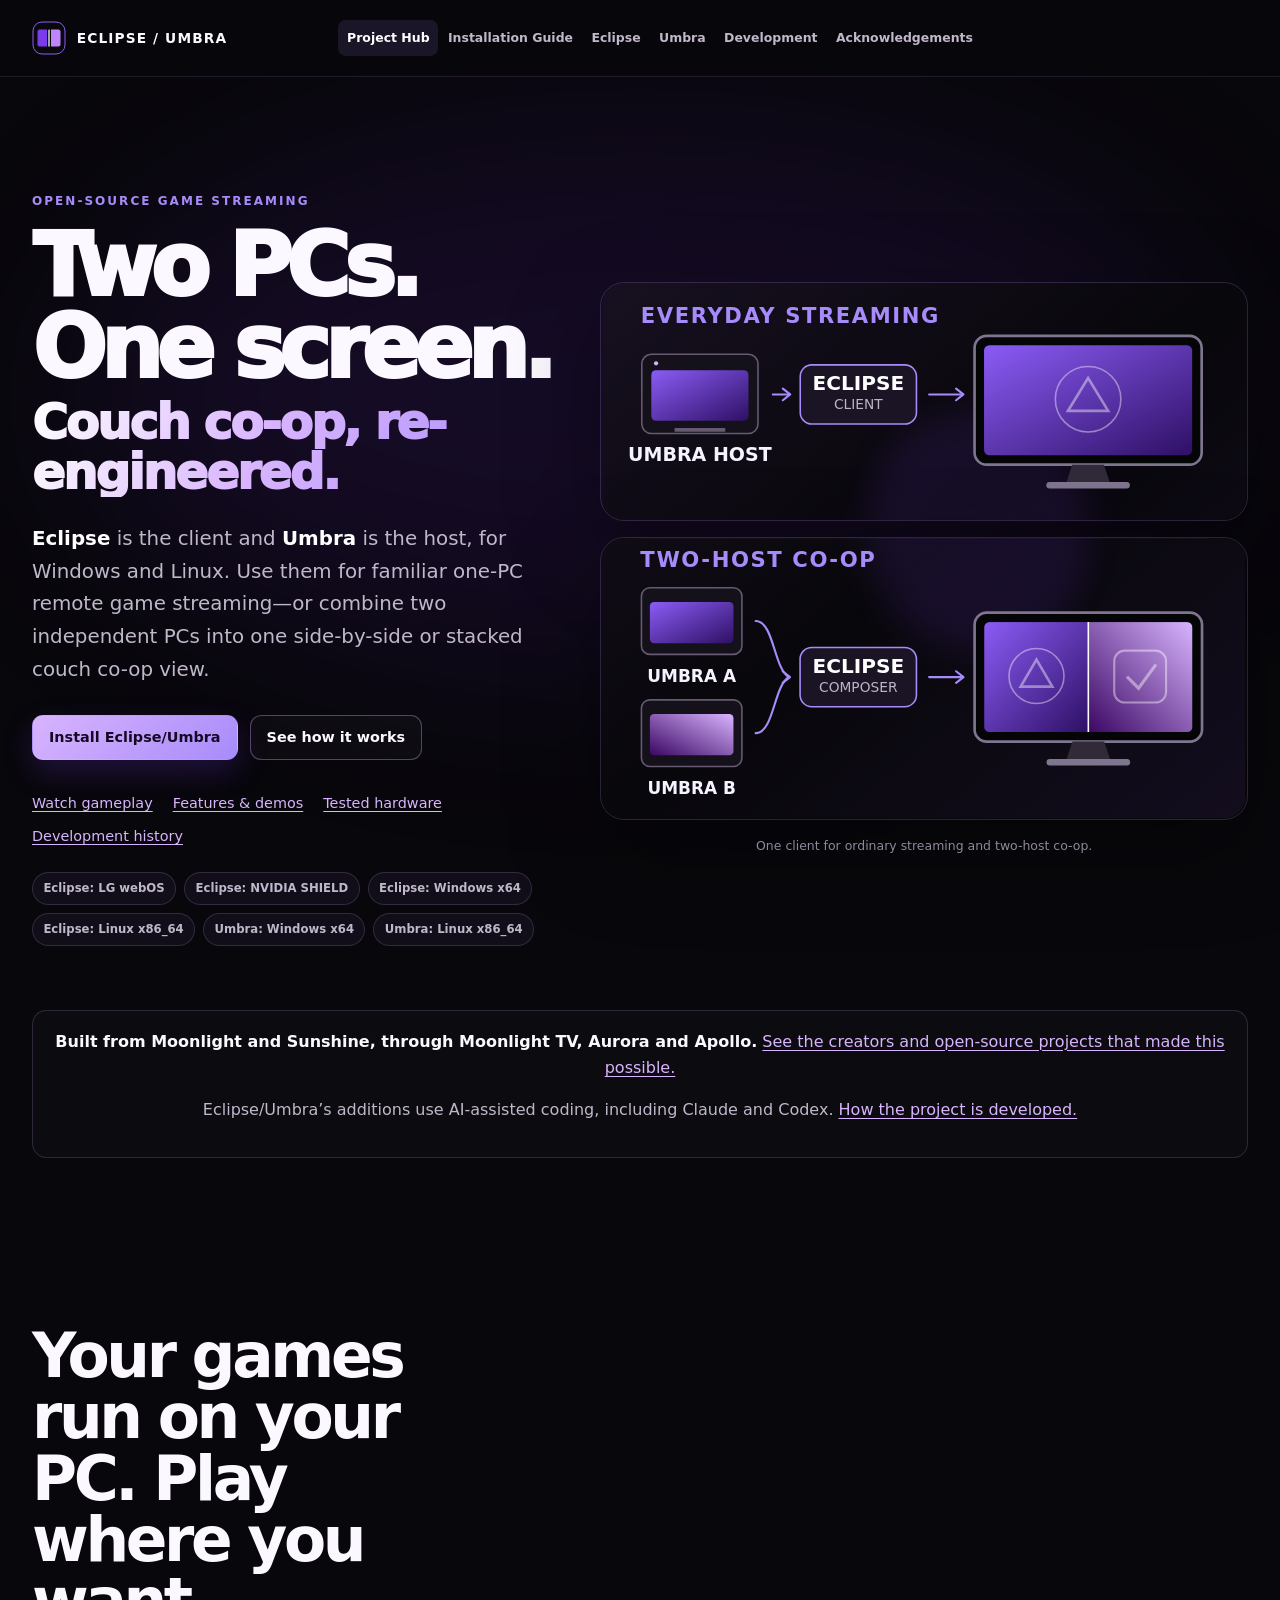
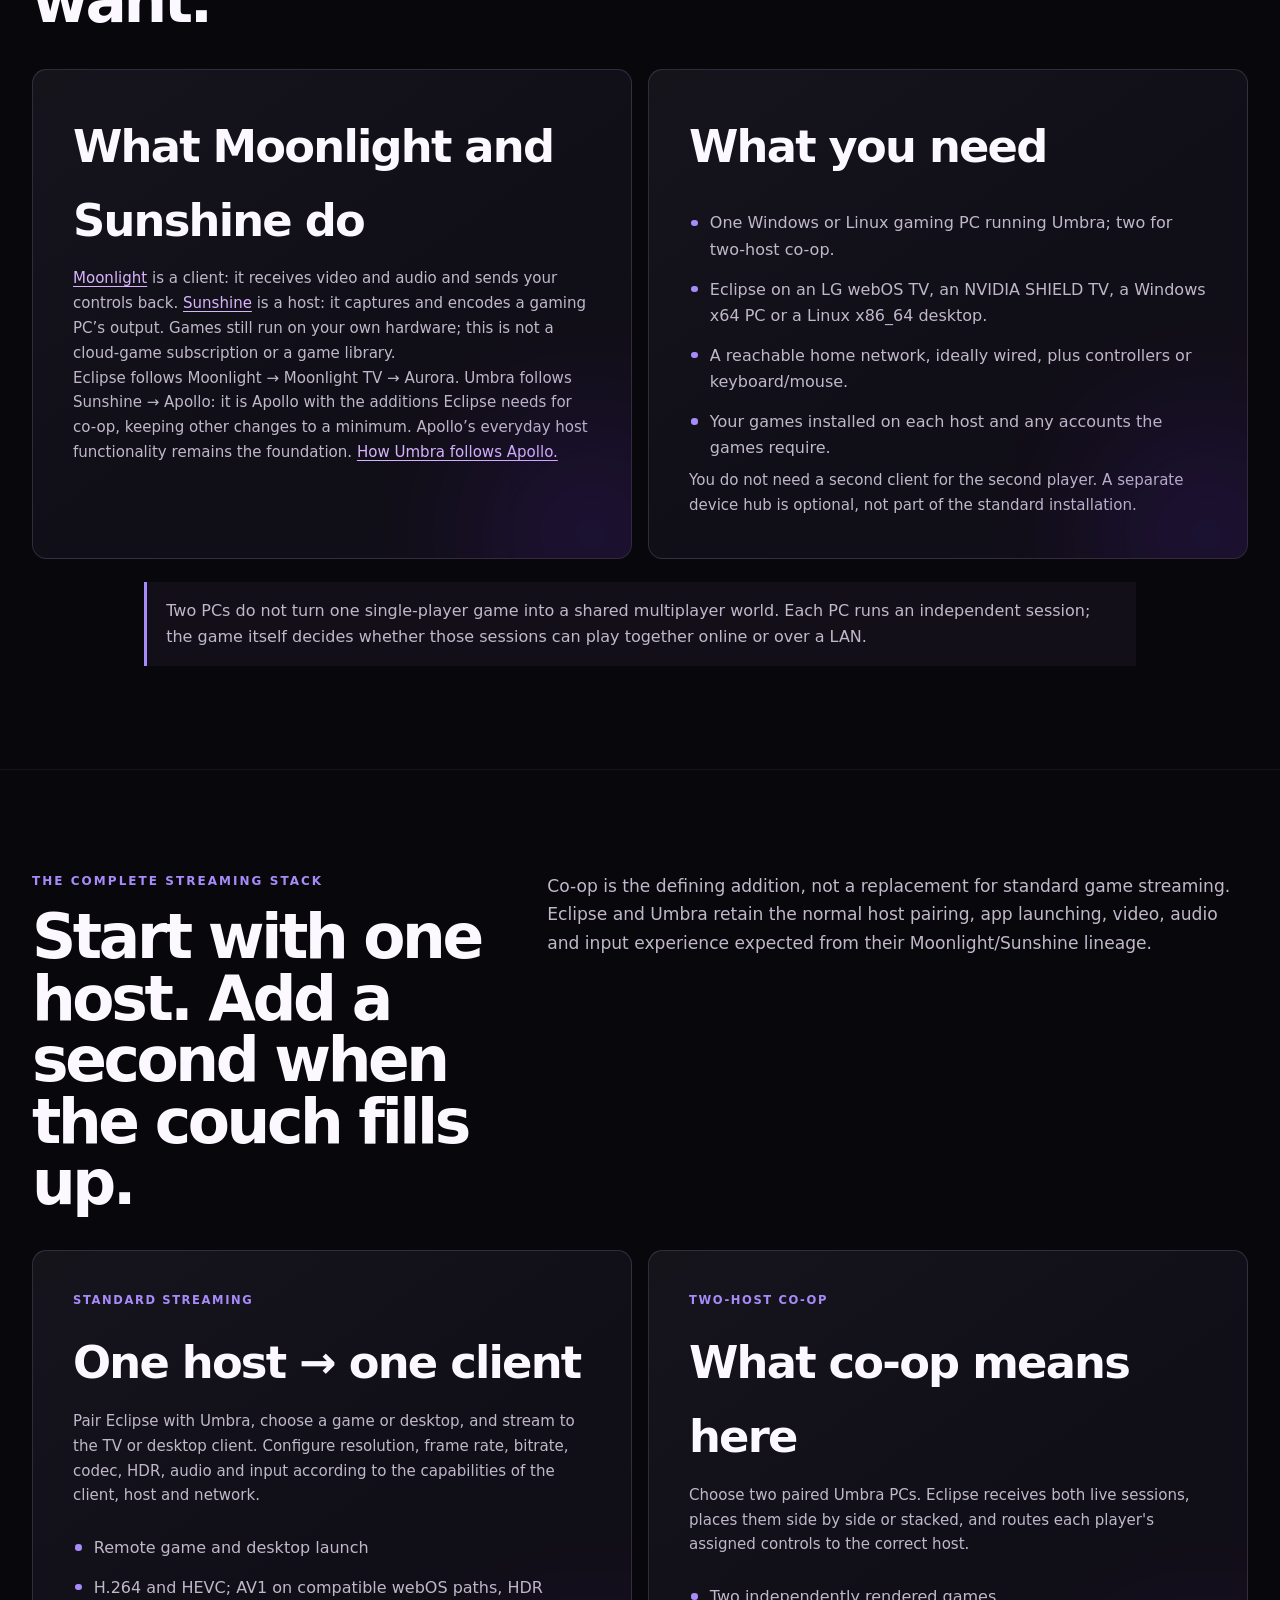
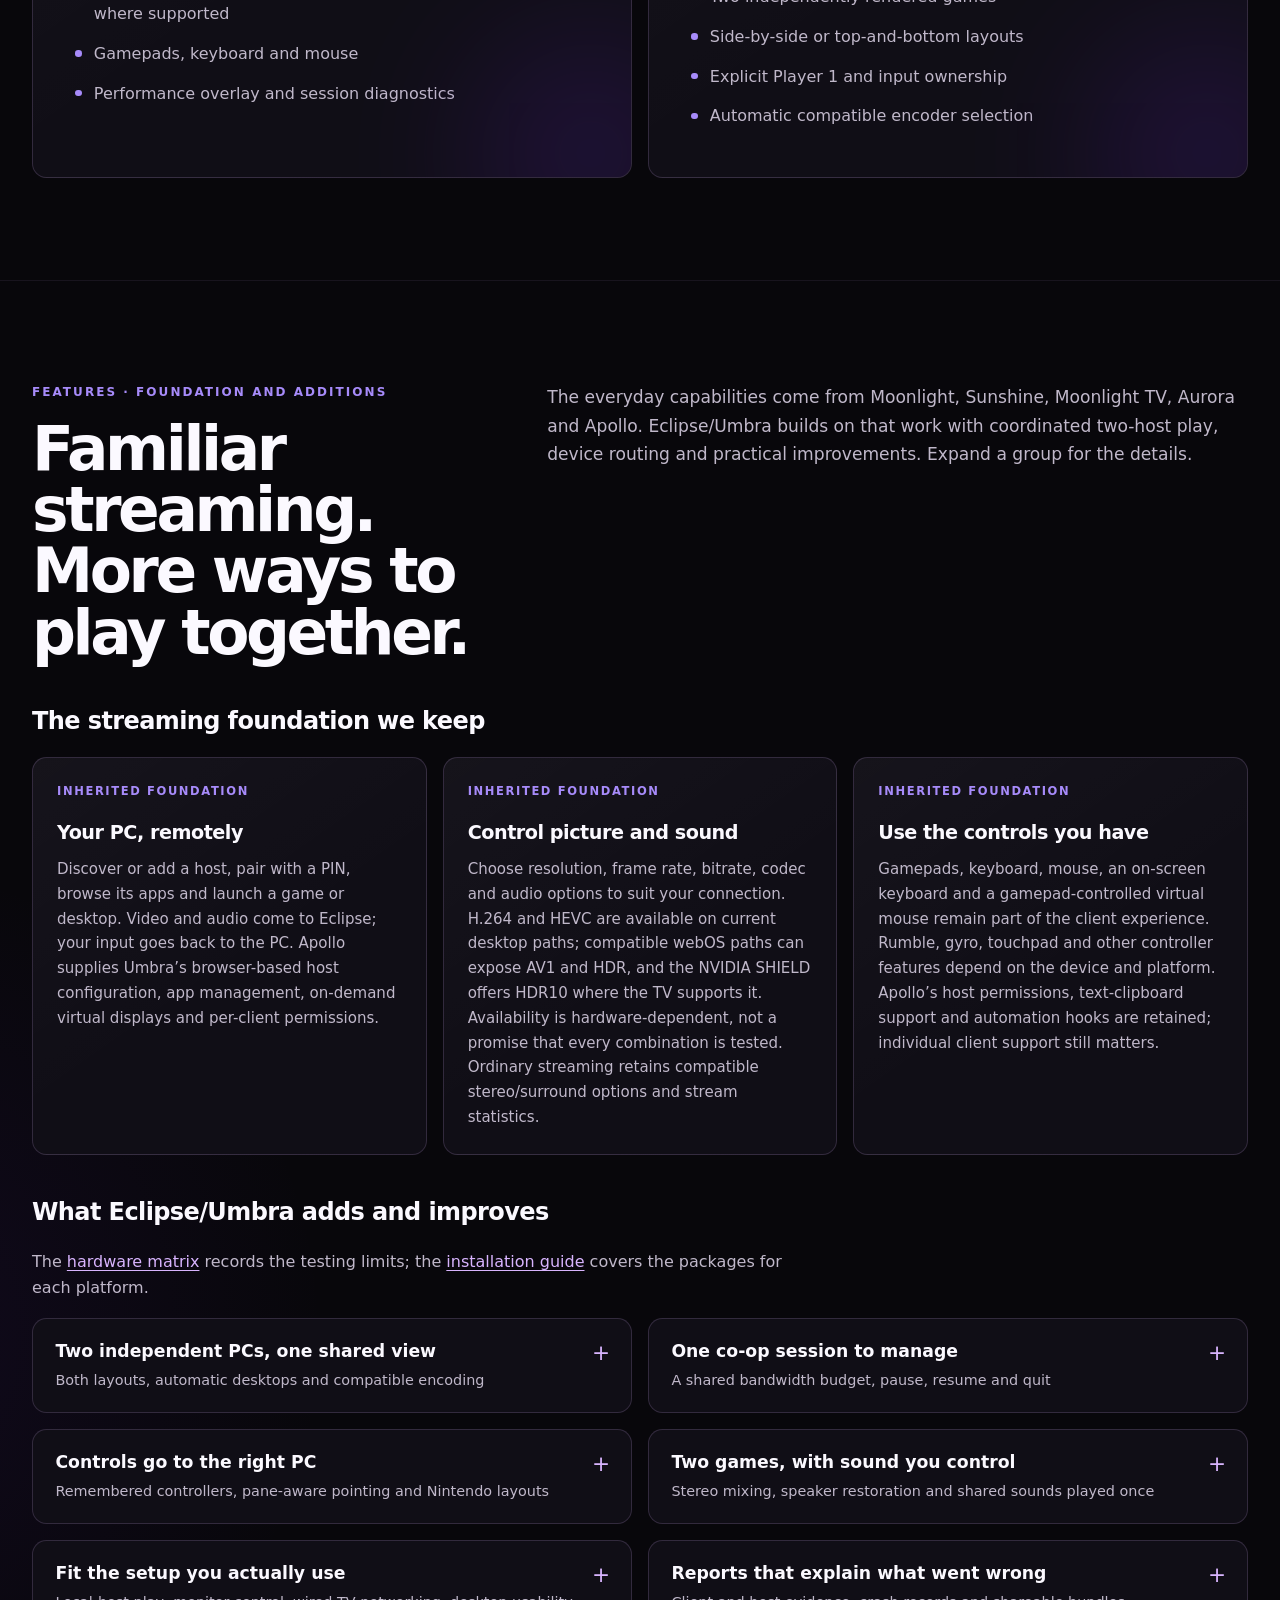
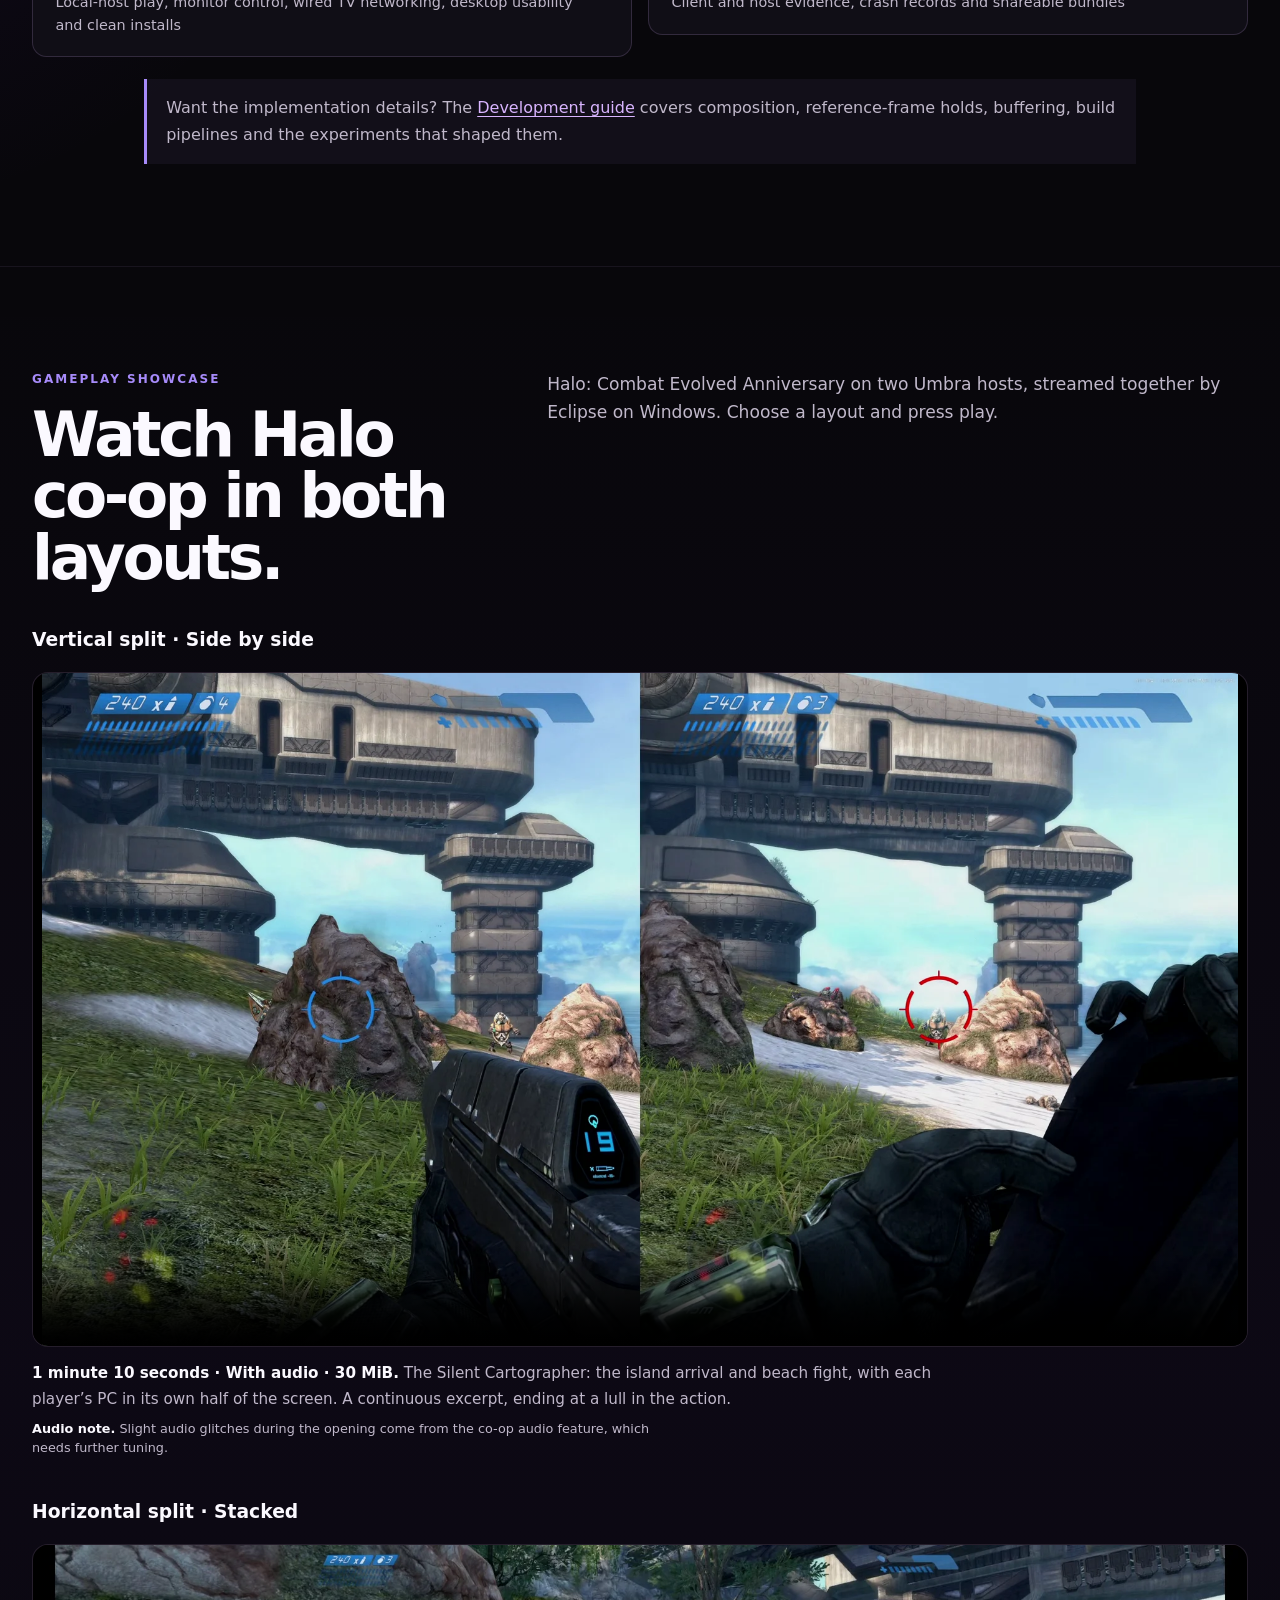
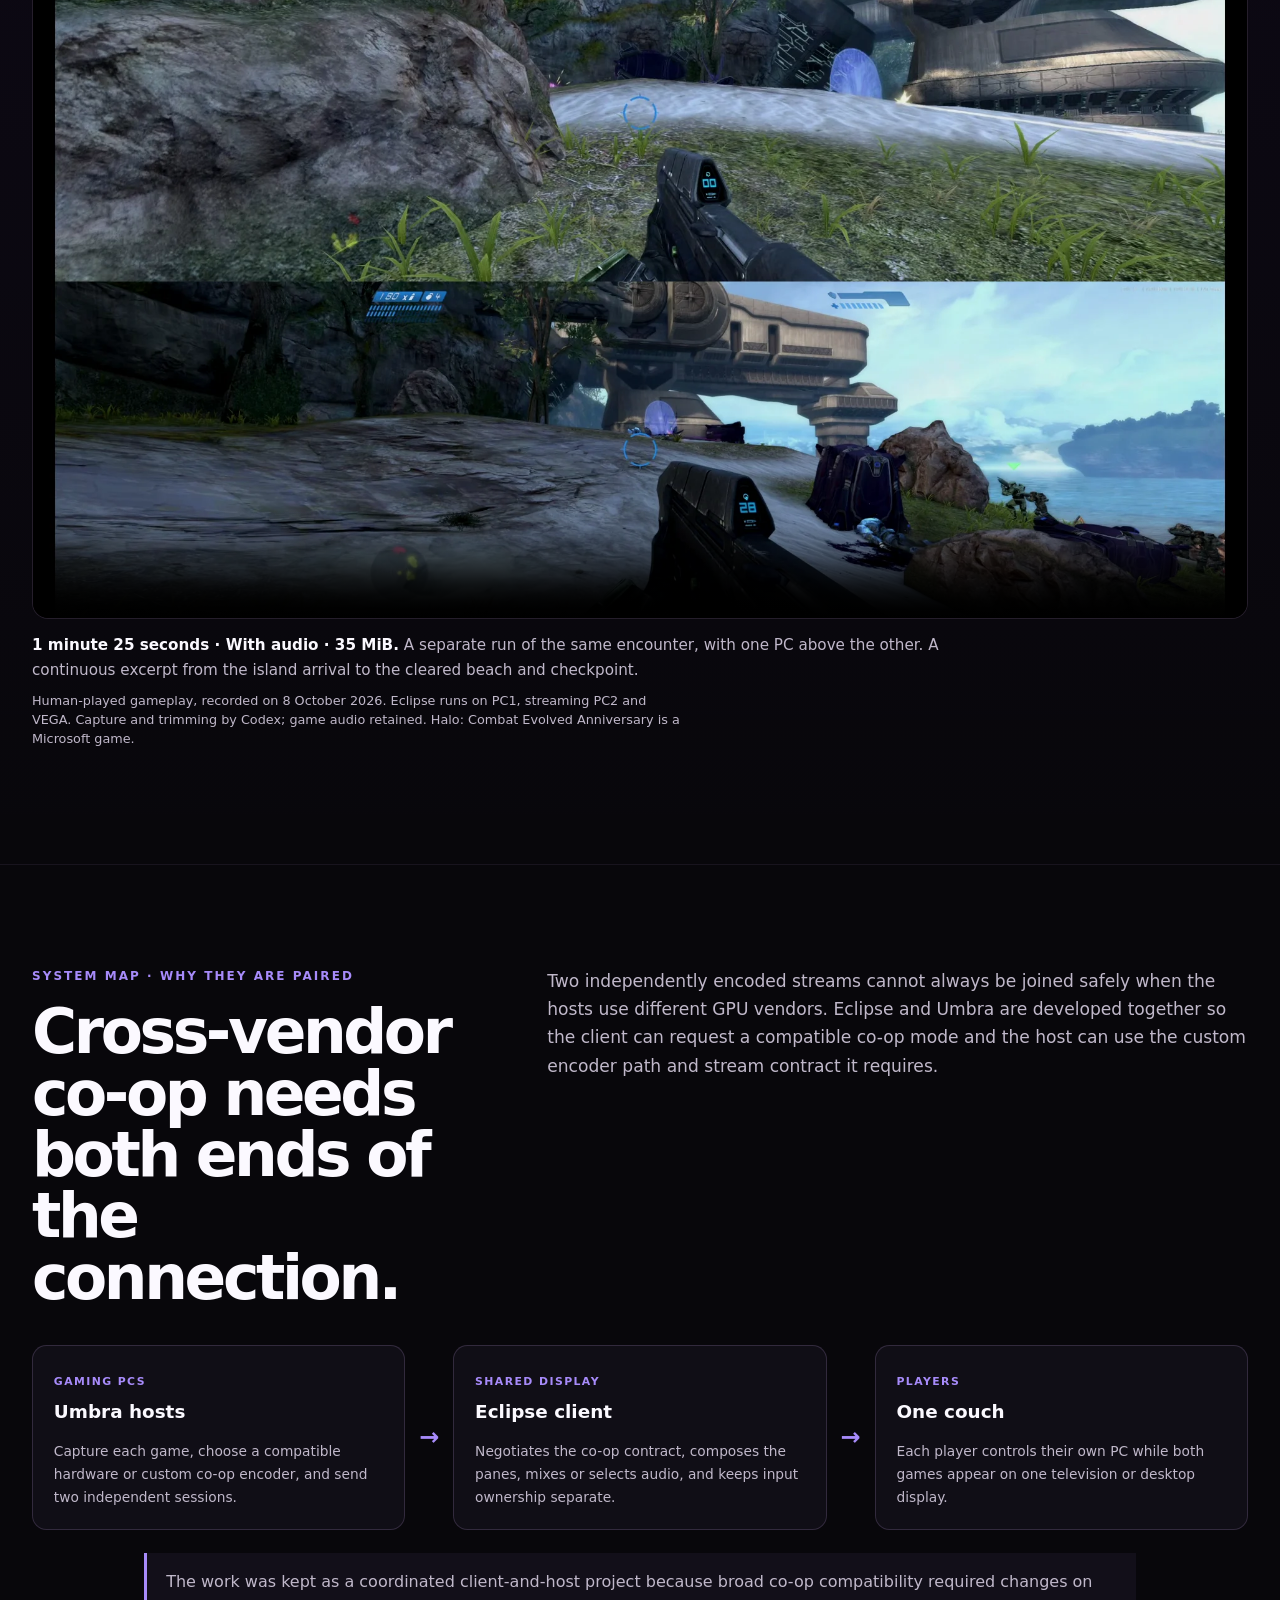
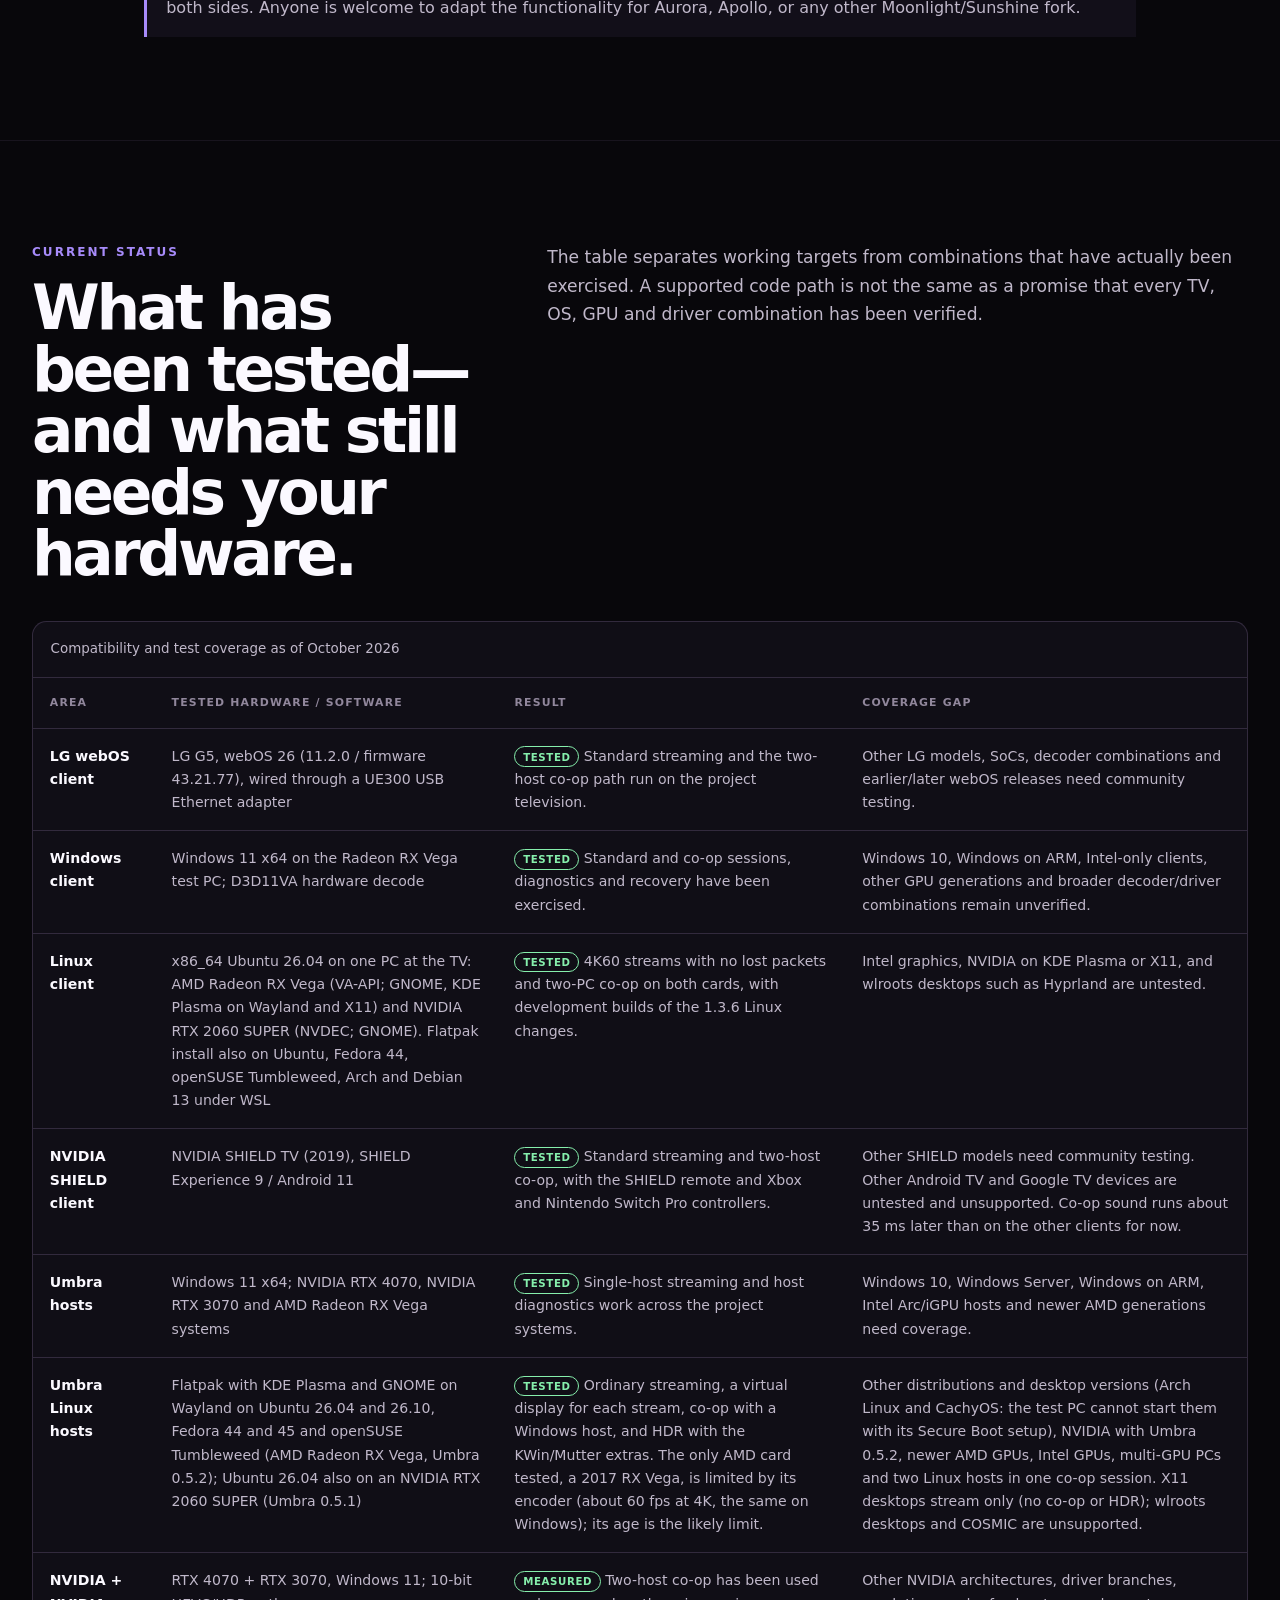
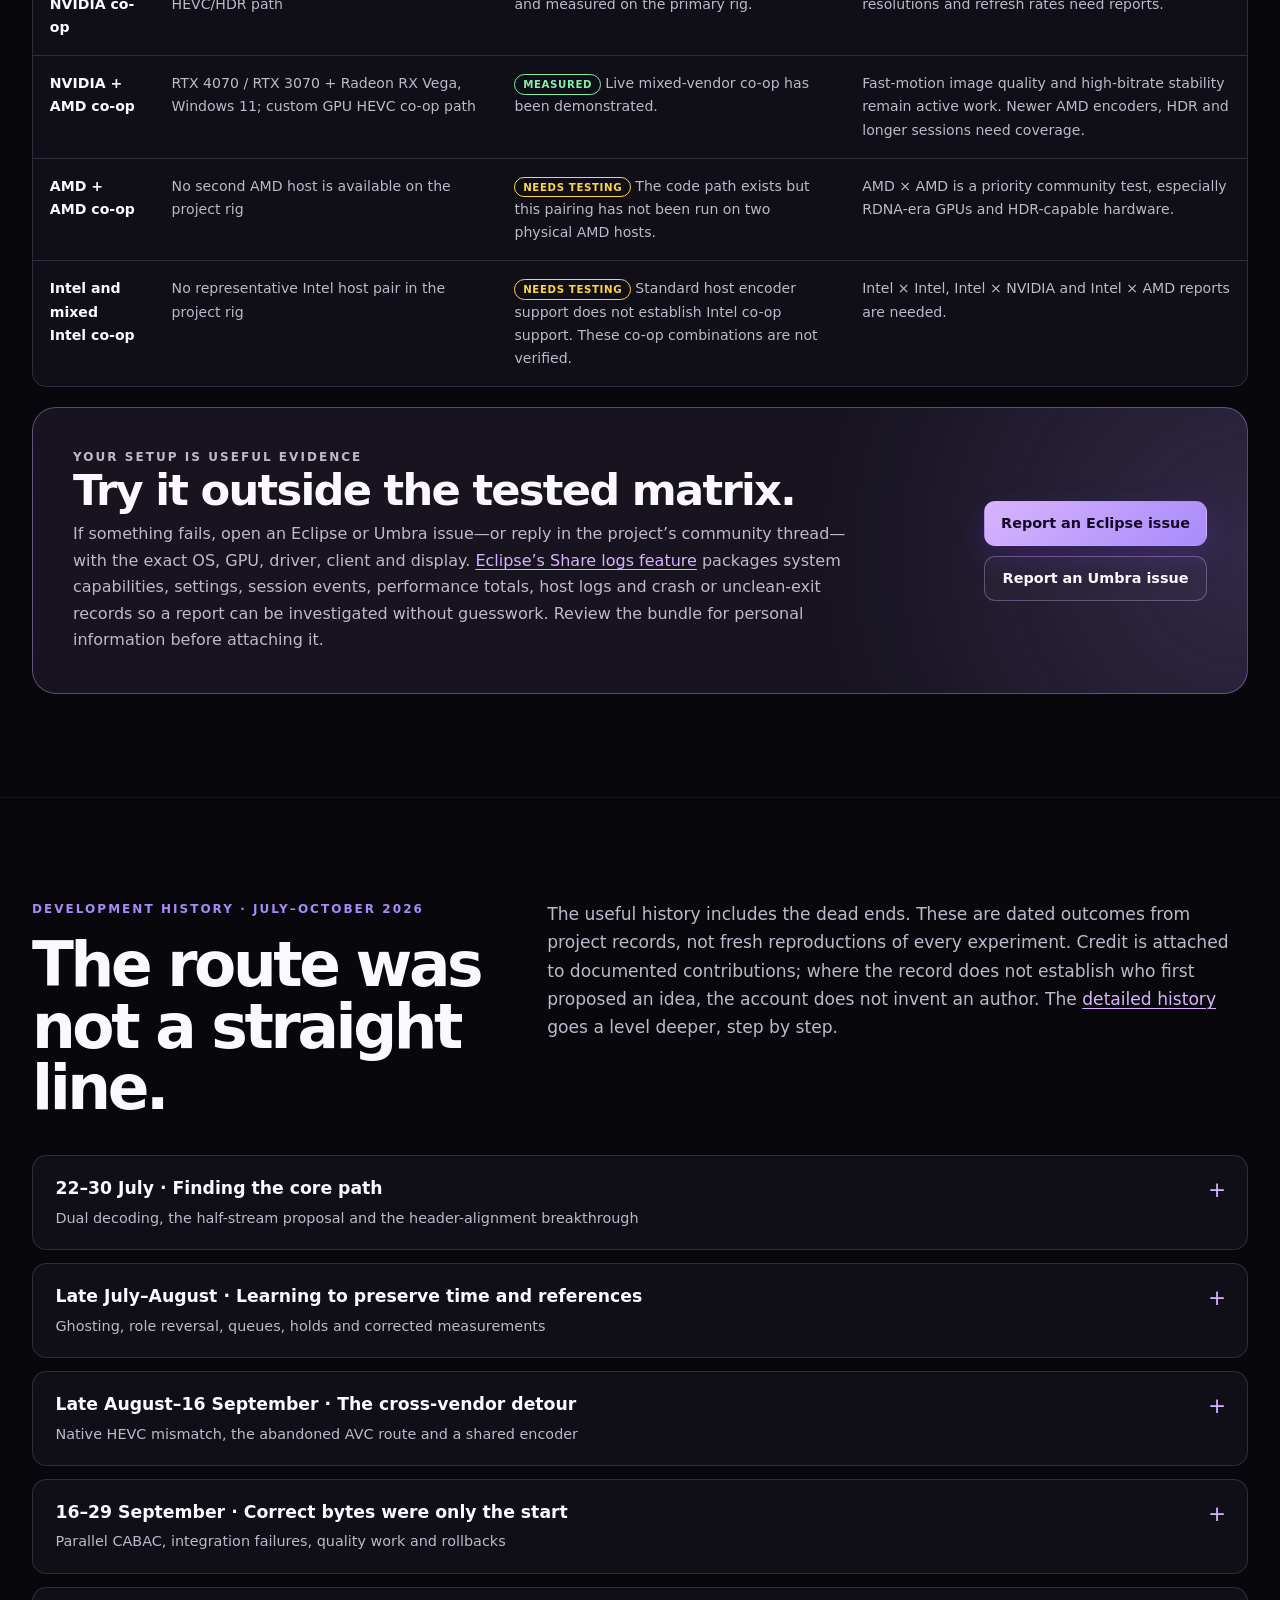
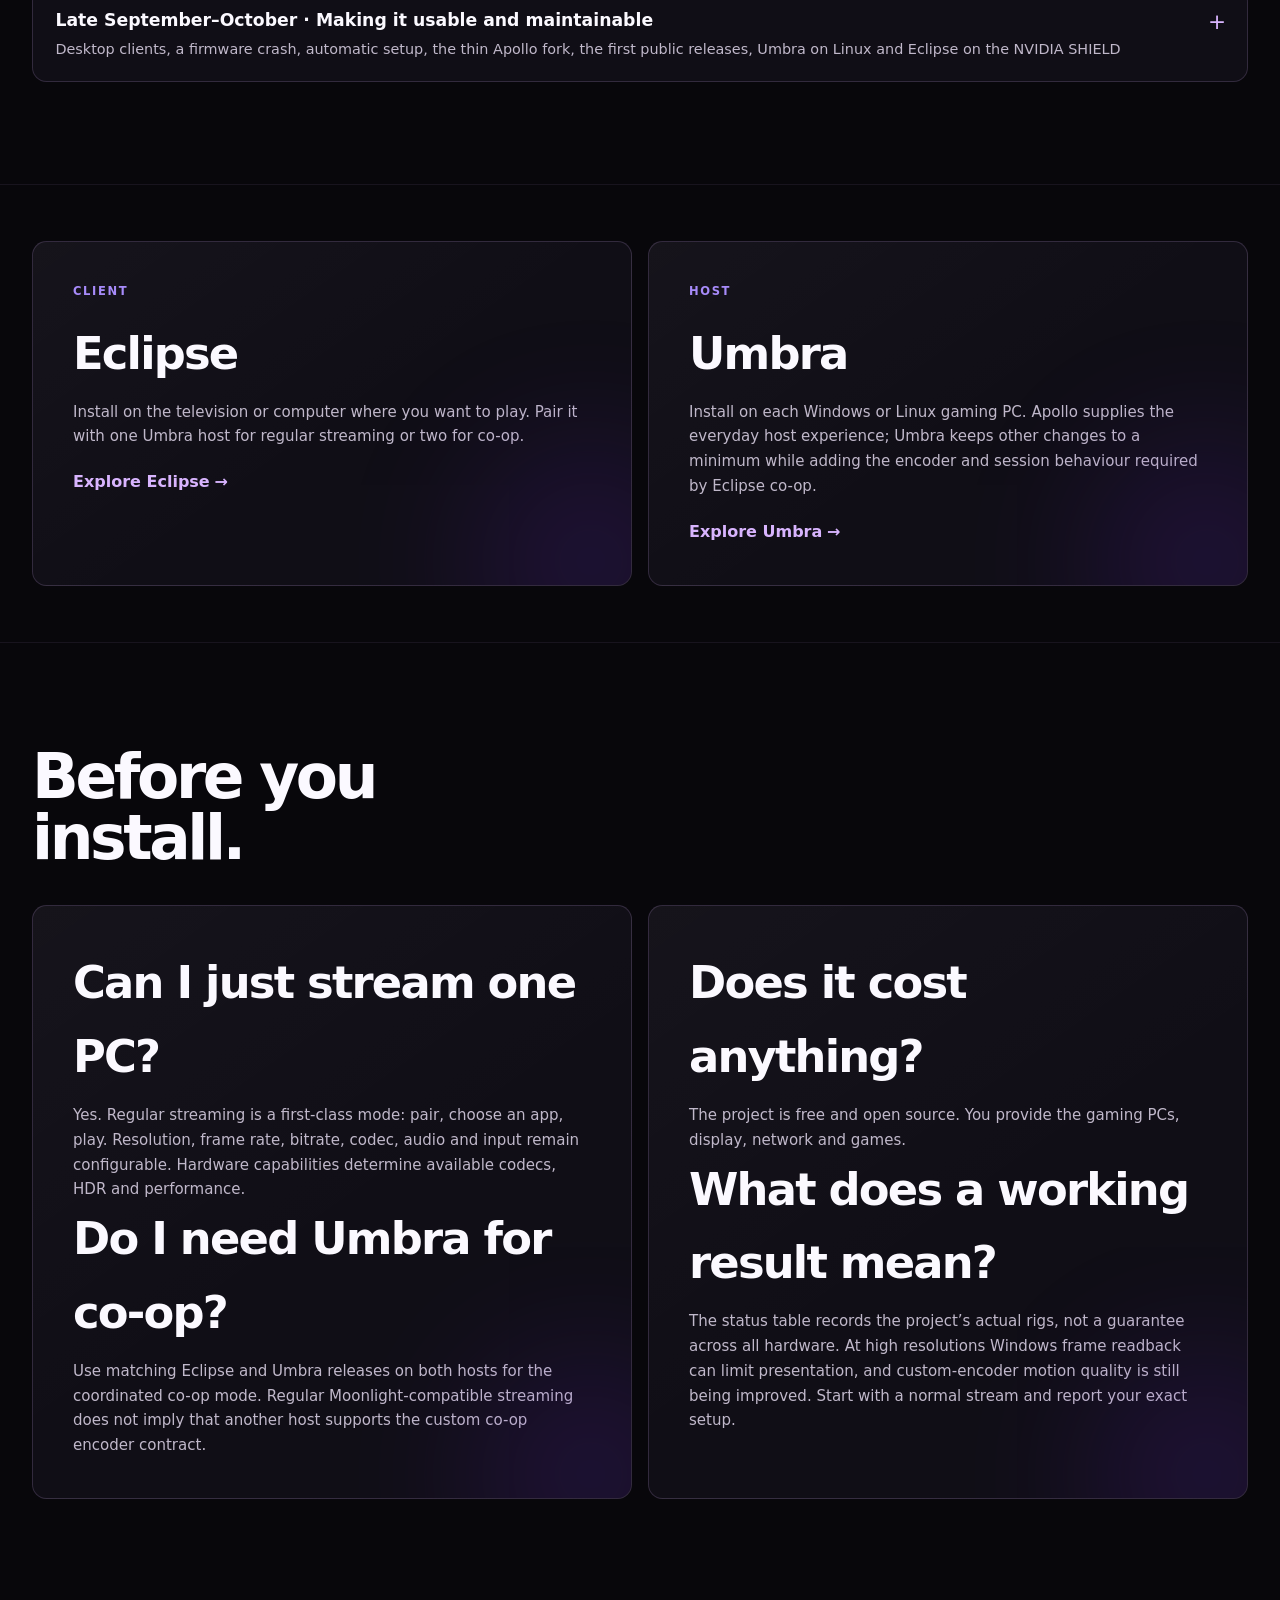
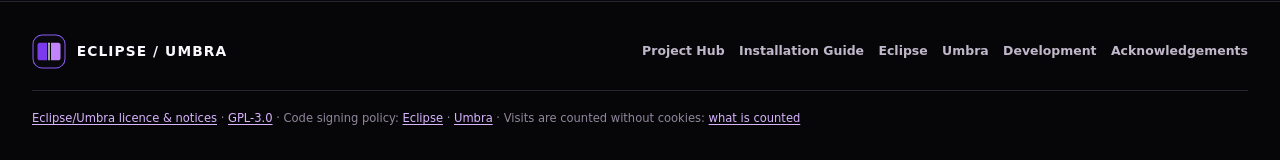
==== commit c29e75a7: "Hub: a counted link to each download's release on GitHub, under the button The link opens the exact " ====
--- a/site/index.html
+++ b/site/index.html
@@ -17,7 +17,7 @@
   <title>Eclipse/Umbra Project Hub</title>
   <link rel="canonical" href="https://preceptorofmagic.github.io/Eclipse-Umbra-Project-Hub/">
   <link rel="icon" href="assets/brand-mark.svg?v=20261001j" type="image/svg+xml">
-  <link rel="stylesheet" href="assets/styles.css?v=halo1-20261008g">
+  <link rel="stylesheet" href="assets/styles.css?v=20261029github-20261008g">
 </head>
 <body>
   <a class="skip-link" href="#main">Skip to content</a>
--- a/site/assets/styles.css
+++ b/site/assets/styles.css
@@ -24,7 +24,7 @@
 .hero-illustrations figcaption{margin:0}
 
 /* Documentation and platform downloads */
-:target{scroll-margin-top:9rem}.instructions{max-width:76ch;padding-left:1.5rem}.instructions li{margin:.9rem 0;color:var(--muted)}.instructions strong{color:var(--ink)}pre{max-width:100%;overflow-x:auto;padding:1.2rem;border:1px solid var(--line);border-radius:.75rem;background:#08070b}code{font-size:.88em;overflow-wrap:anywhere}.download-control{margin:1.2rem 0}.download-control p{font-size:.85rem;color:var(--muted)}.download-card .button{line-height:1.3;overflow-wrap:anywhere}.download-card code{word-break:break-word}.technical-flow,.milestone-list{list-style:none;padding:0;display:grid;gap:1rem}.technical-flow li,.milestone-list li{padding:1.5rem;border:1px solid var(--line);border-radius:var(--radius);background:var(--surface)}.technical-flow strong{color:var(--accent-bright);font-size:1.15rem}.technical-flow p,.milestone-list p{margin:.5rem 0 0;color:var(--muted)}.milestone-list li{display:grid;grid-template-columns:12rem 1fr;gap:1rem}.milestone-list time{color:var(--accent-bright);font-weight:750}.milestone-list h3{margin:0}.media-slot{margin:0;min-height:24rem;grid-template-rows:10rem auto}.media-slot .placeholder-copy{position:static;background:var(--surface);min-width:0}.media-slot .placeholder-grid{min-height:10rem}.media-slot .placeholder-copy strong{font-size:1.6rem}.media-slot .placeholder-copy small{line-height:1.6}.showcase-placeholder-wide{aspect-ratio:auto;grid-template-rows:minmax(16rem,1fr) auto}.showcase-placeholder-wide .placeholder-copy{position:static;background:var(--surface)}.showcase-placeholder-wide .placeholder-grid{min-height:16rem}
+:target{scroll-margin-top:9rem}.instructions{max-width:76ch;padding-left:1.5rem}.instructions li{margin:.9rem 0;color:var(--muted)}.instructions strong{color:var(--ink)}pre{max-width:100%;overflow-x:auto;padding:1.2rem;border:1px solid var(--line);border-radius:.75rem;background:#08070b}code{font-size:.88em;overflow-wrap:anywhere}.download-control{margin:1.2rem 0}.download-control p{font-size:.85rem;color:var(--muted)}.download-github{display:block;width:fit-content;margin-top:.65rem;font-size:.9rem;font-weight:750}.download-card .button{line-height:1.3;overflow-wrap:anywhere}.download-card code{word-break:break-word}.technical-flow,.milestone-list{list-style:none;padding:0;display:grid;gap:1rem}.technical-flow li,.milestone-list li{padding:1.5rem;border:1px solid var(--line);border-radius:var(--radius);background:var(--surface)}.technical-flow strong{color:var(--accent-bright);font-size:1.15rem}.technical-flow p,.milestone-list p{margin:.5rem 0 0;color:var(--muted)}.milestone-list li{display:grid;grid-template-columns:12rem 1fr;gap:1rem}.milestone-list time{color:var(--accent-bright);font-weight:750}.milestone-list h3{margin:0}.media-slot{margin:0;min-height:24rem;grid-template-rows:10rem auto}.media-slot .placeholder-copy{position:static;background:var(--surface);min-width:0}.media-slot .placeholder-grid{min-height:10rem}.media-slot .placeholder-copy strong{font-size:1.6rem}.media-slot .placeholder-copy small{line-height:1.6}.showcase-placeholder-wide{aspect-ratio:auto;grid-template-rows:minmax(16rem,1fr) auto}.showcase-placeholder-wide .placeholder-copy{position:static;background:var(--surface)}.showcase-placeholder-wide .placeholder-grid{min-height:16rem}
 @media(max-width:52rem){.milestone-list li{grid-template-columns:1fr}.media-slot{min-height:0}.showcase-placeholder-wide .placeholder-grid{min-height:12rem}}
 
 /* Native, keyboard-accessible details keep the feature and engineering guides scannable. */
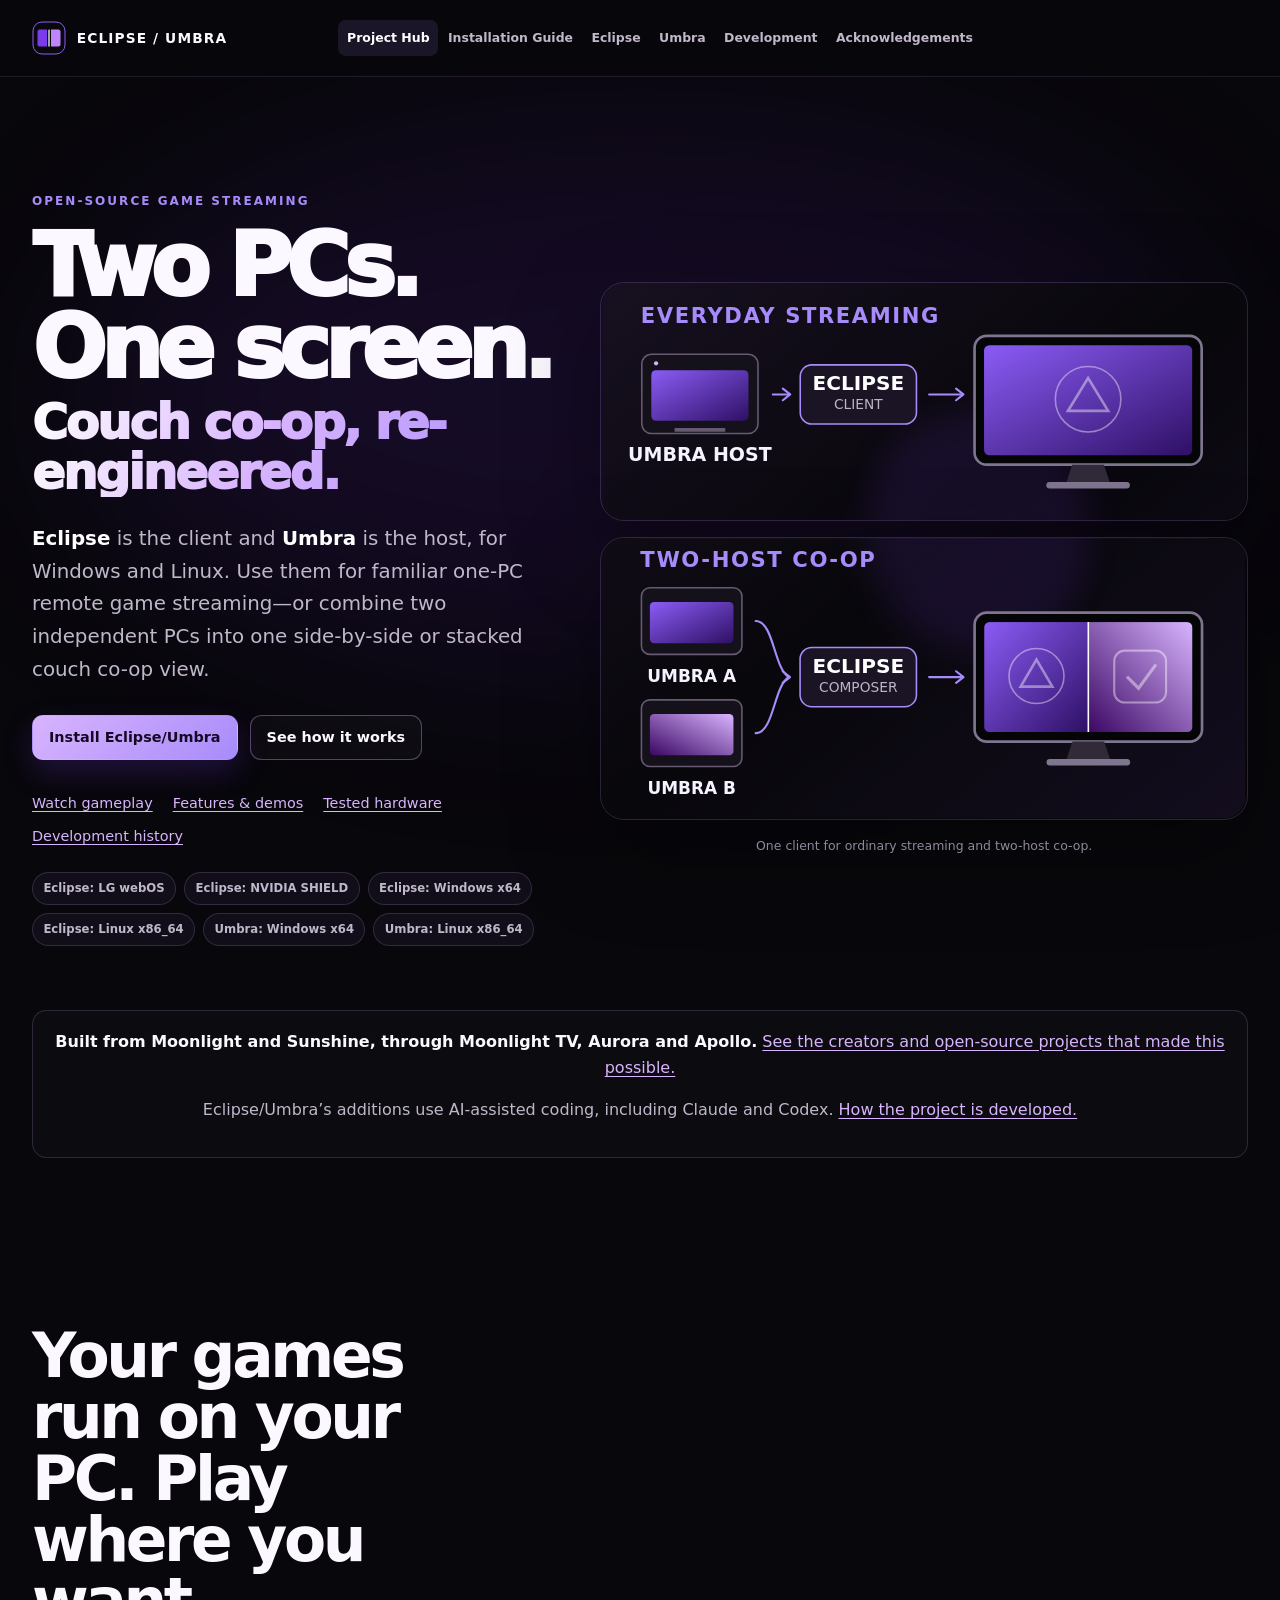
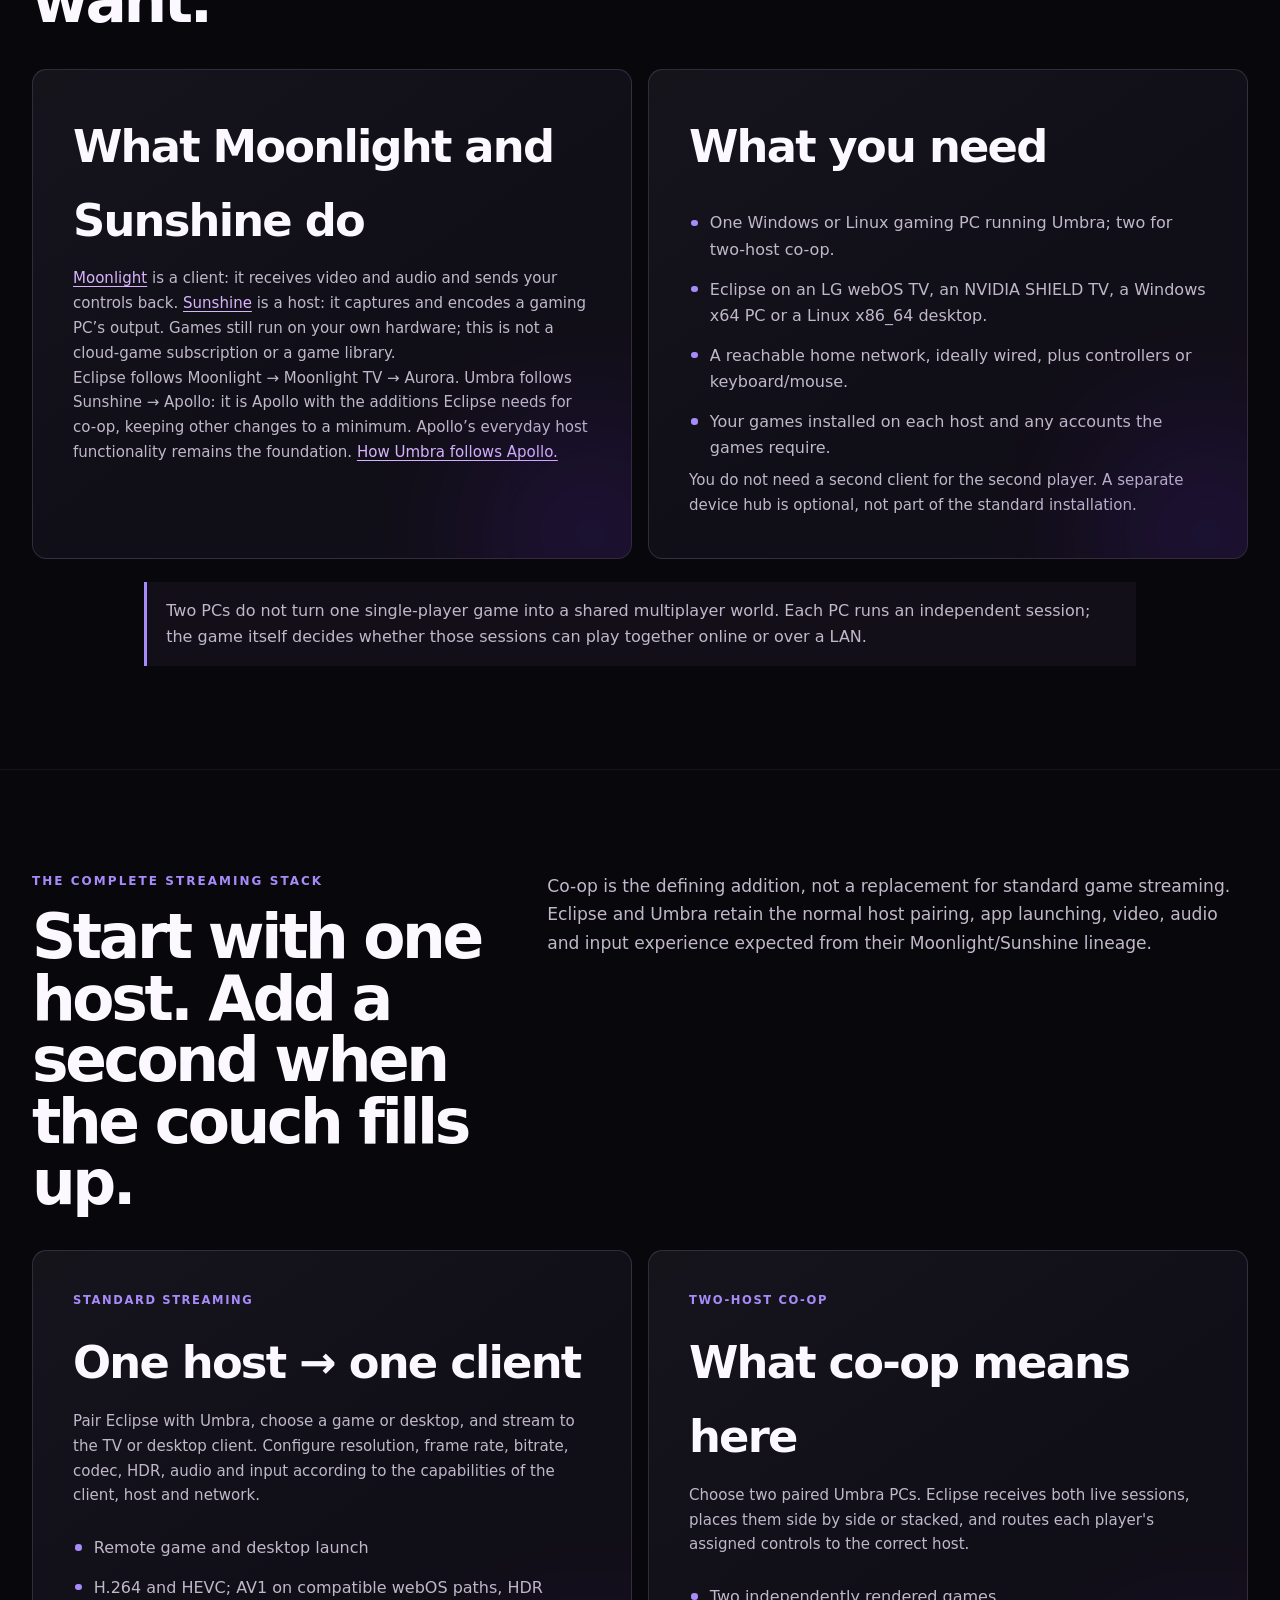
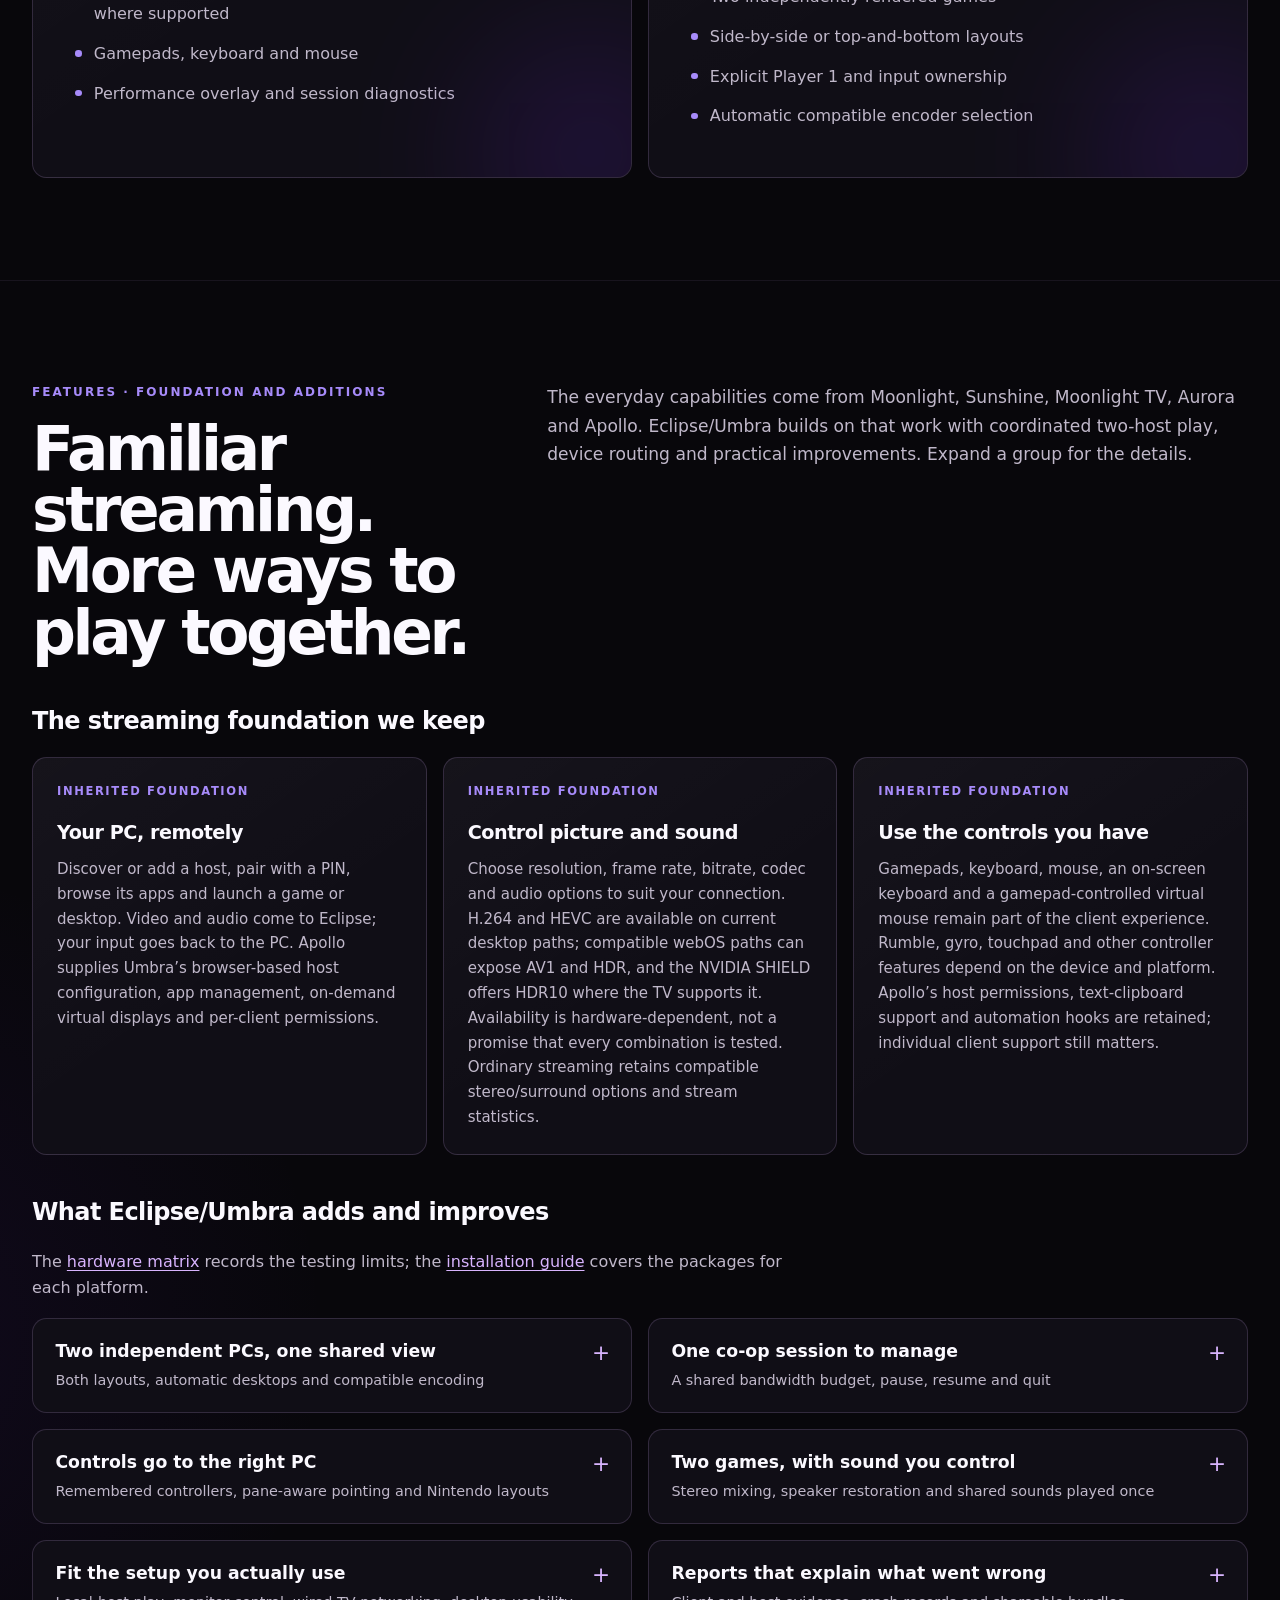
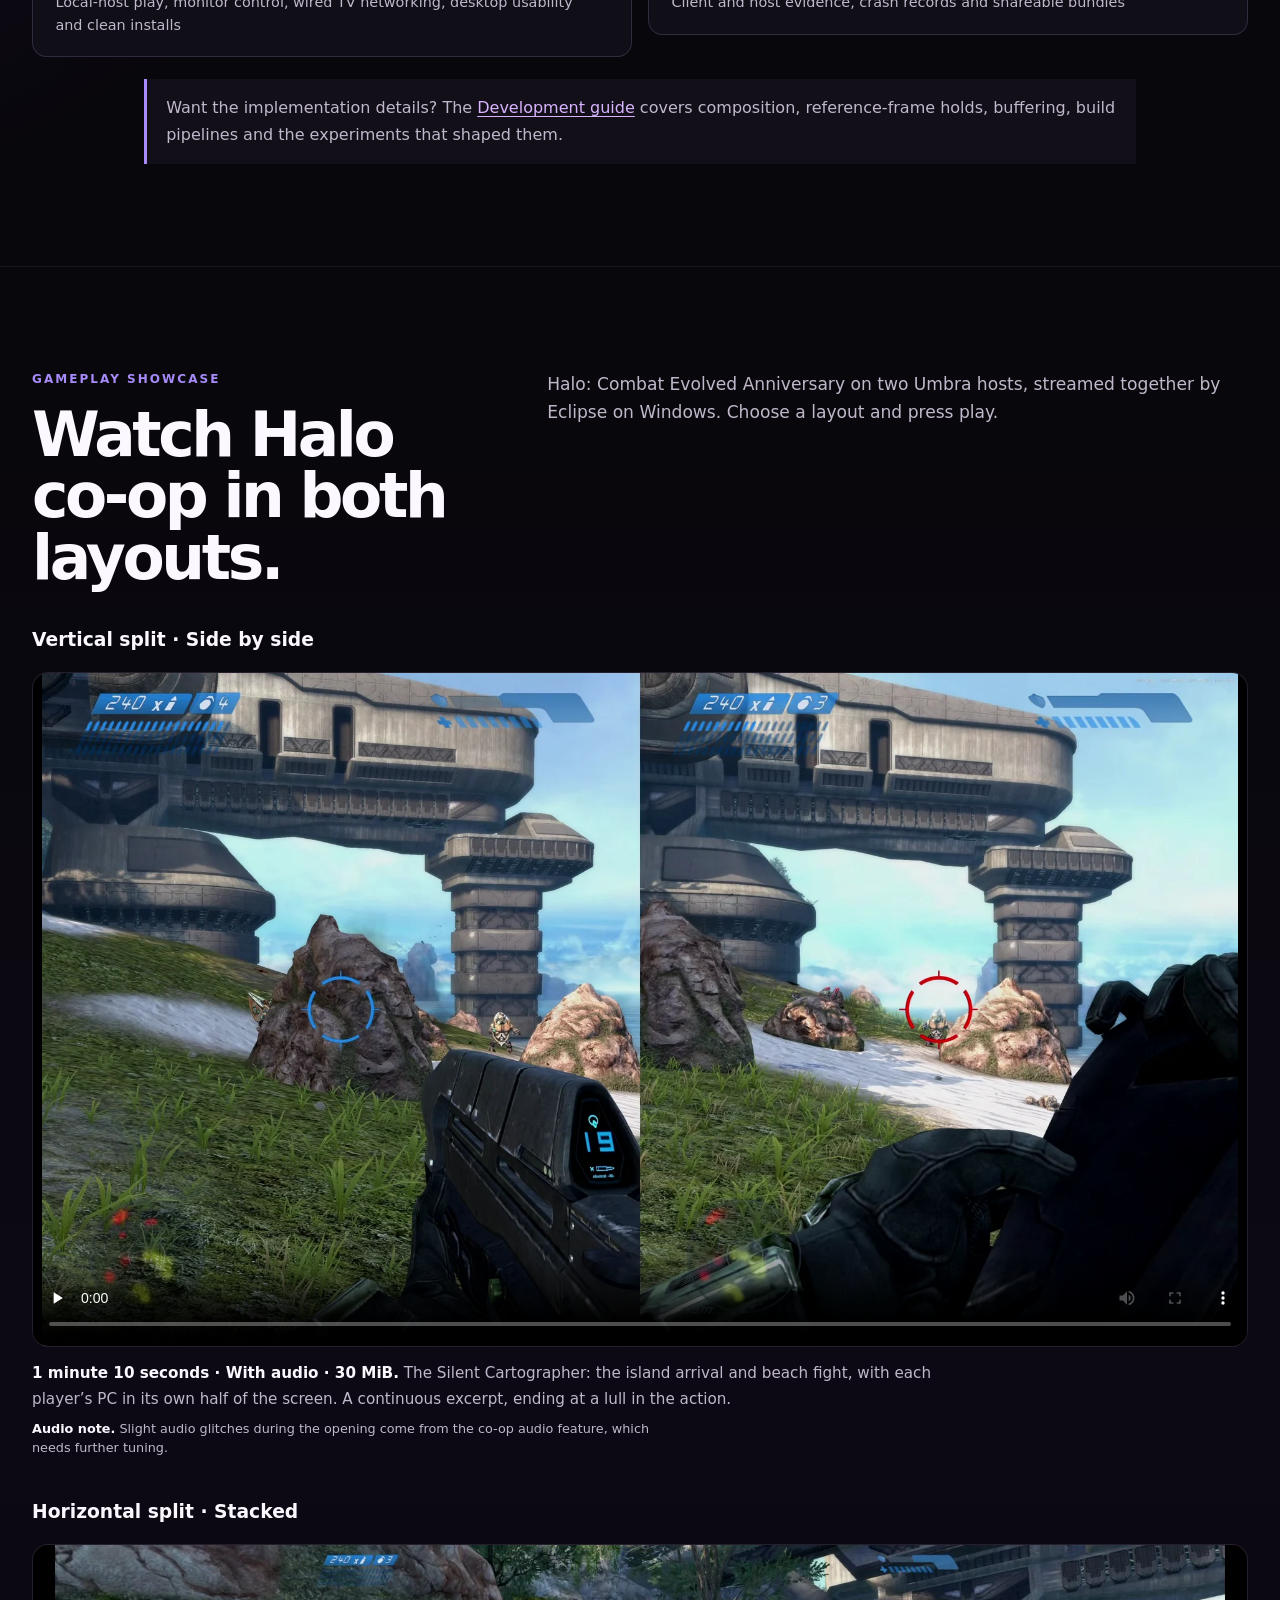
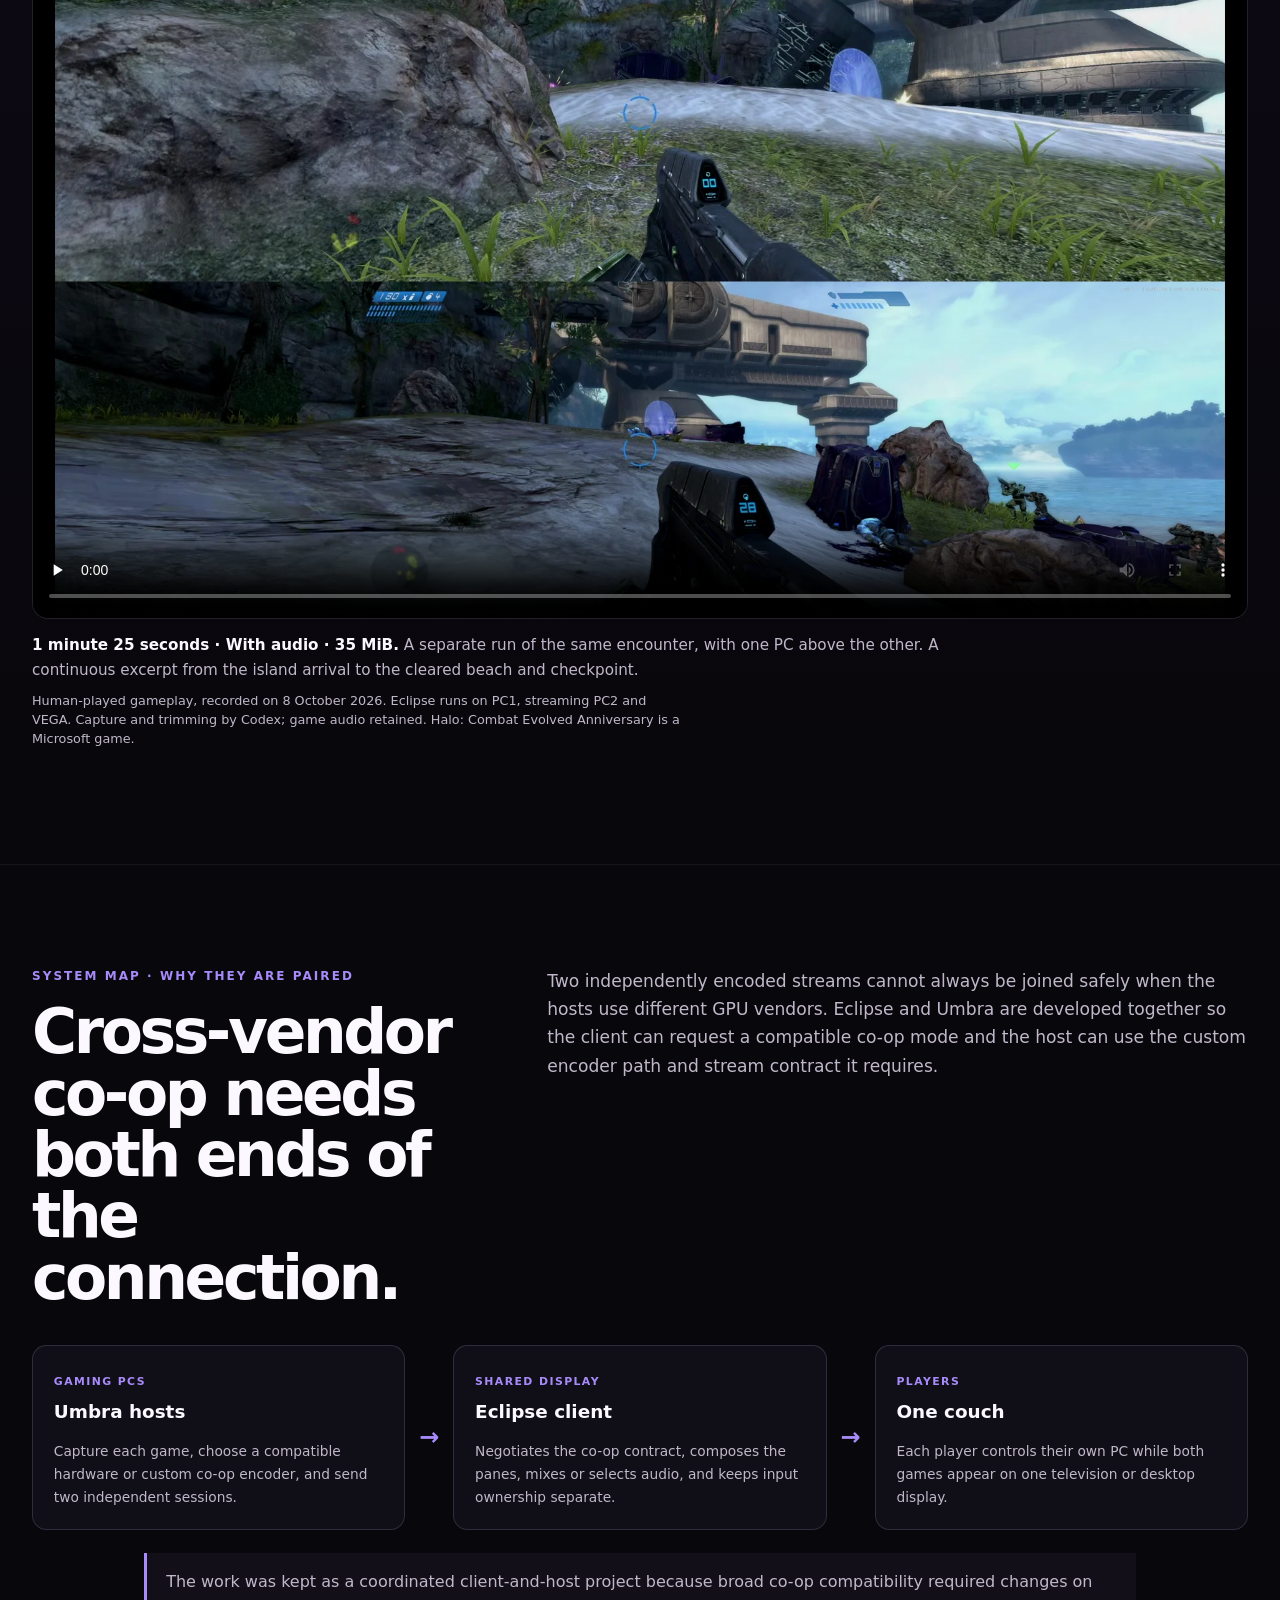
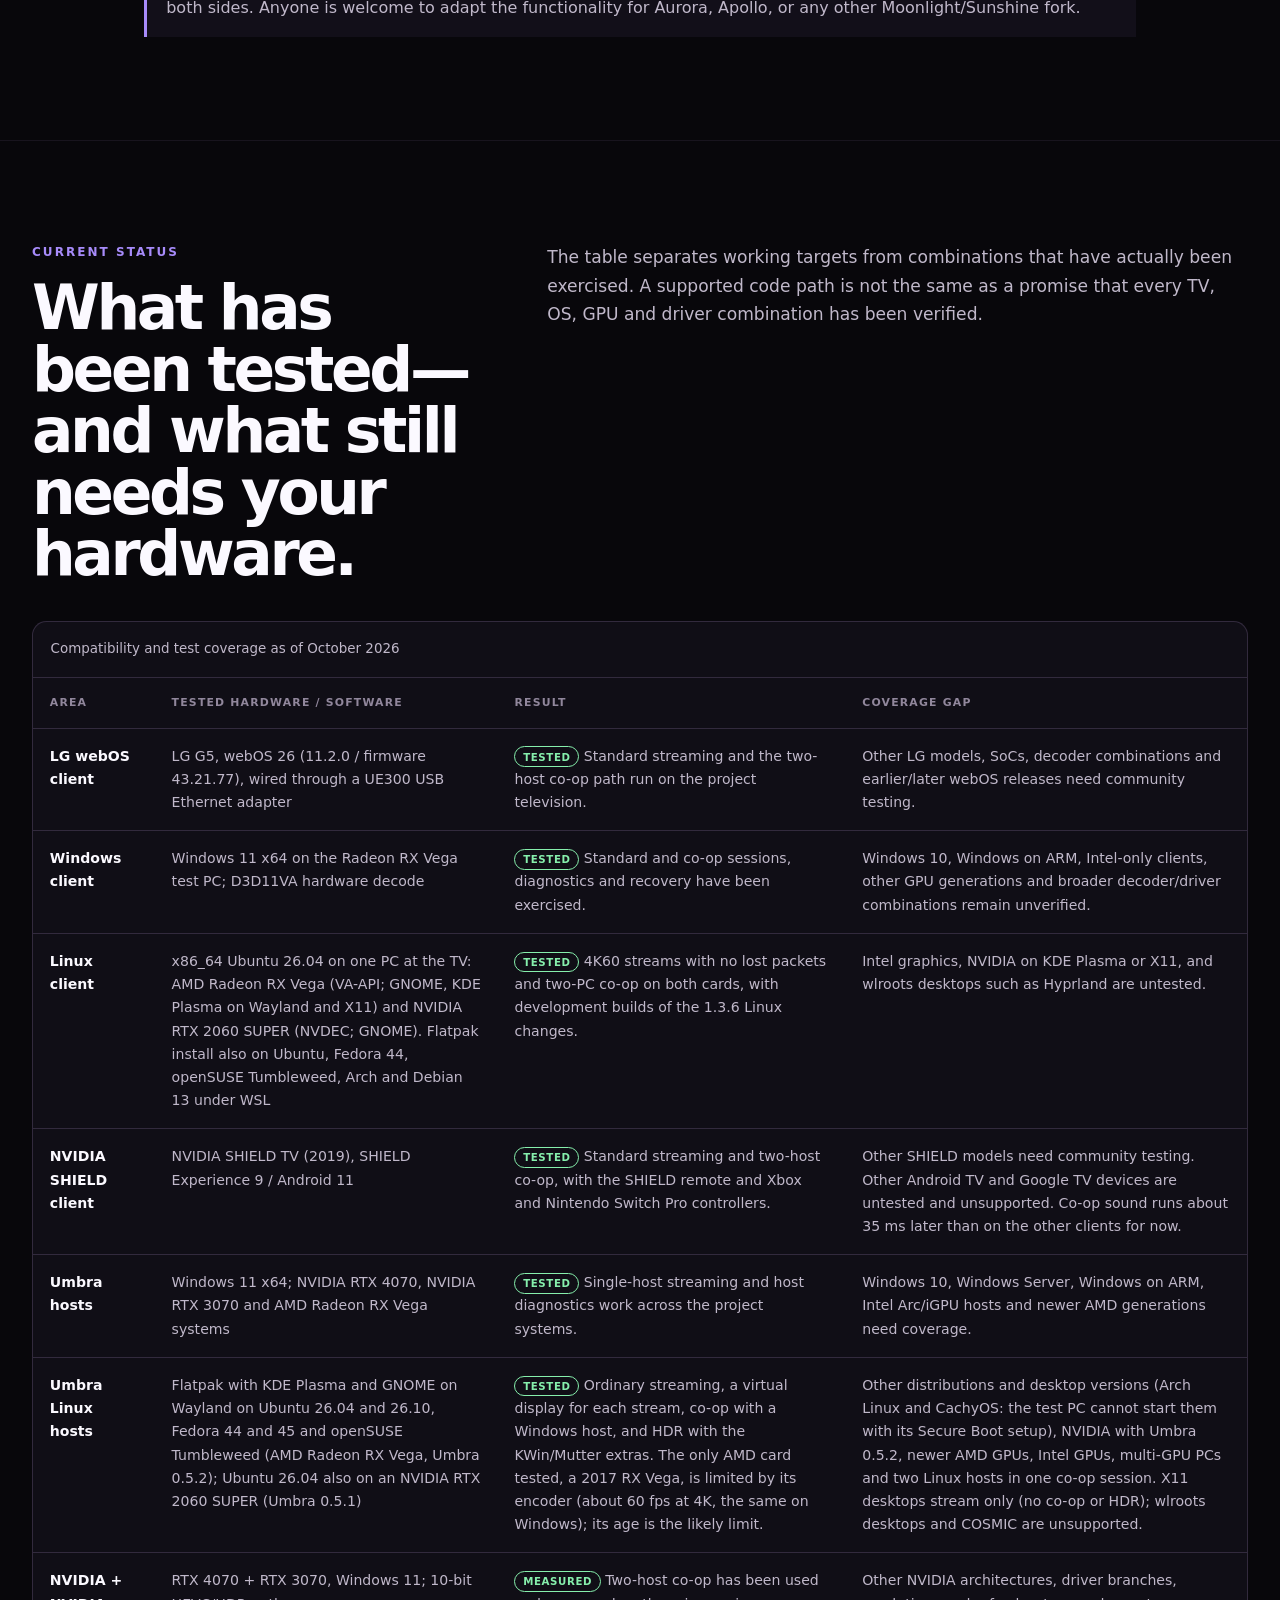
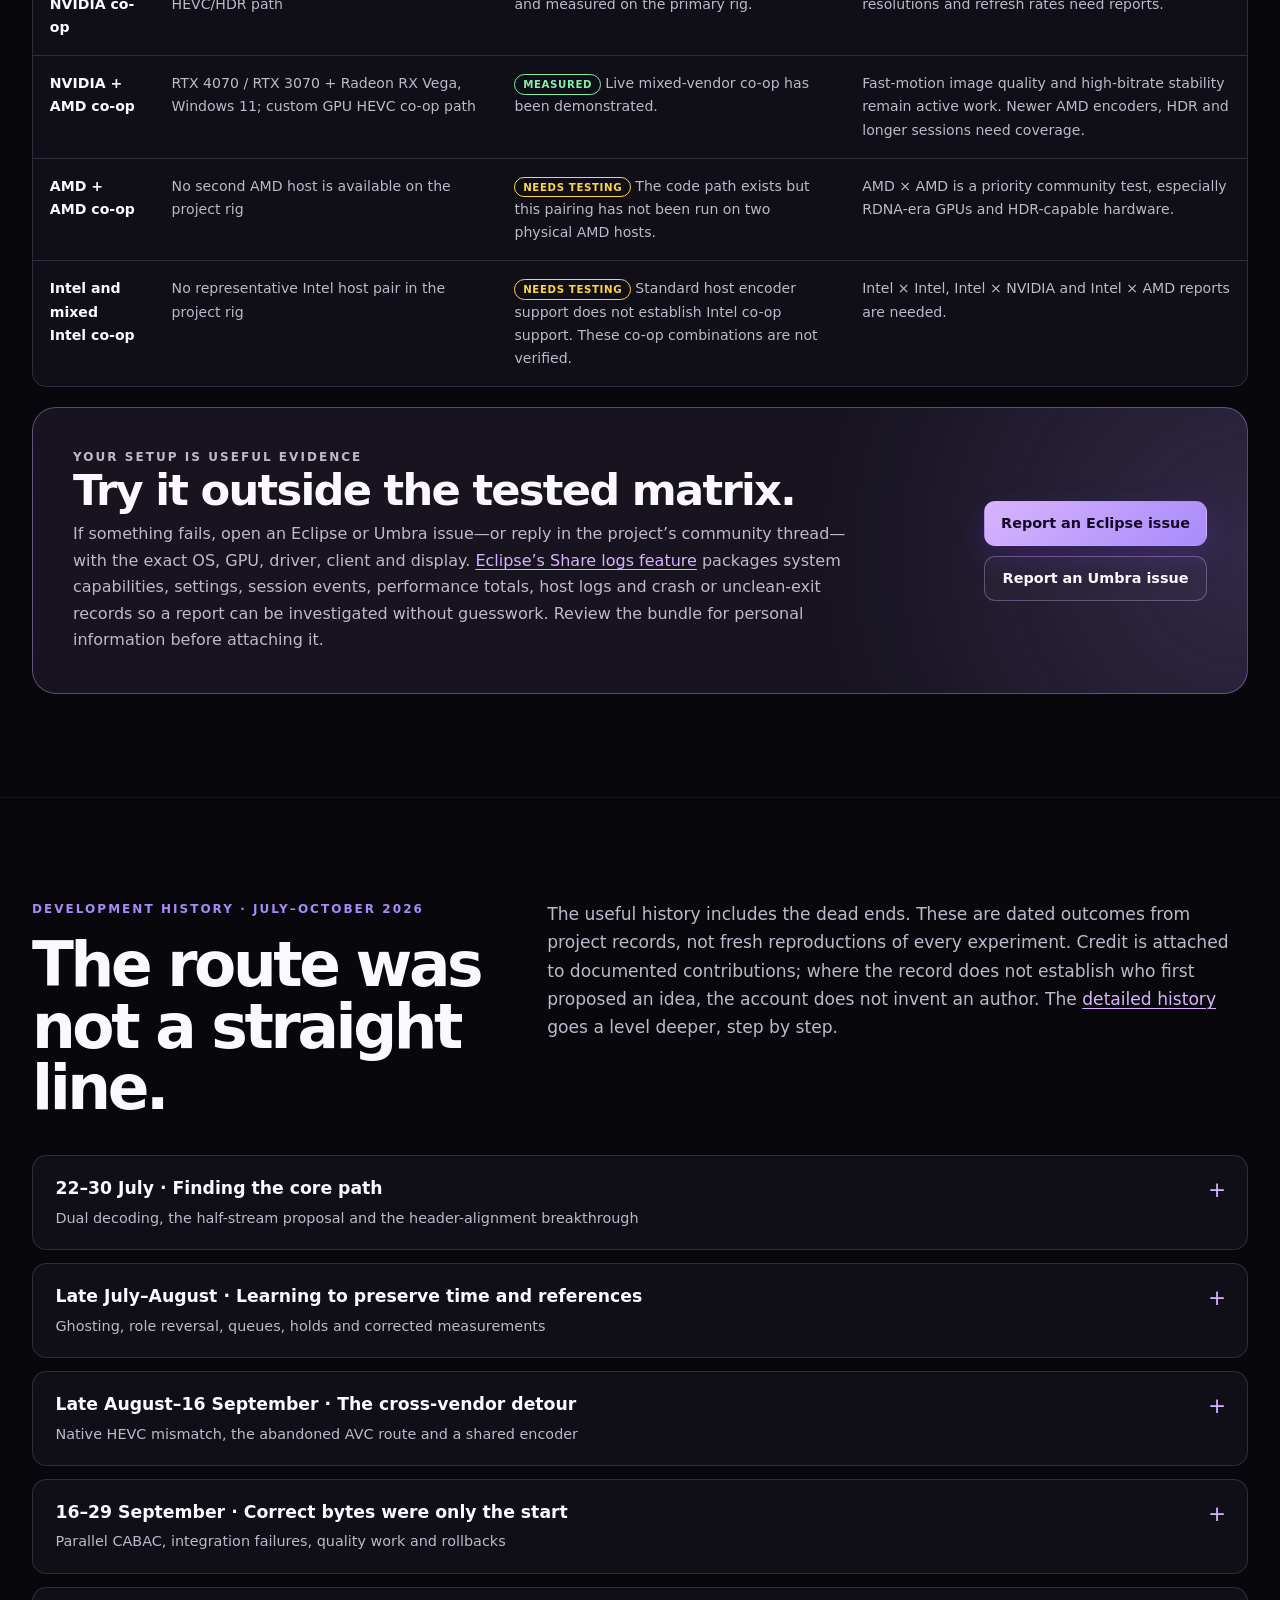
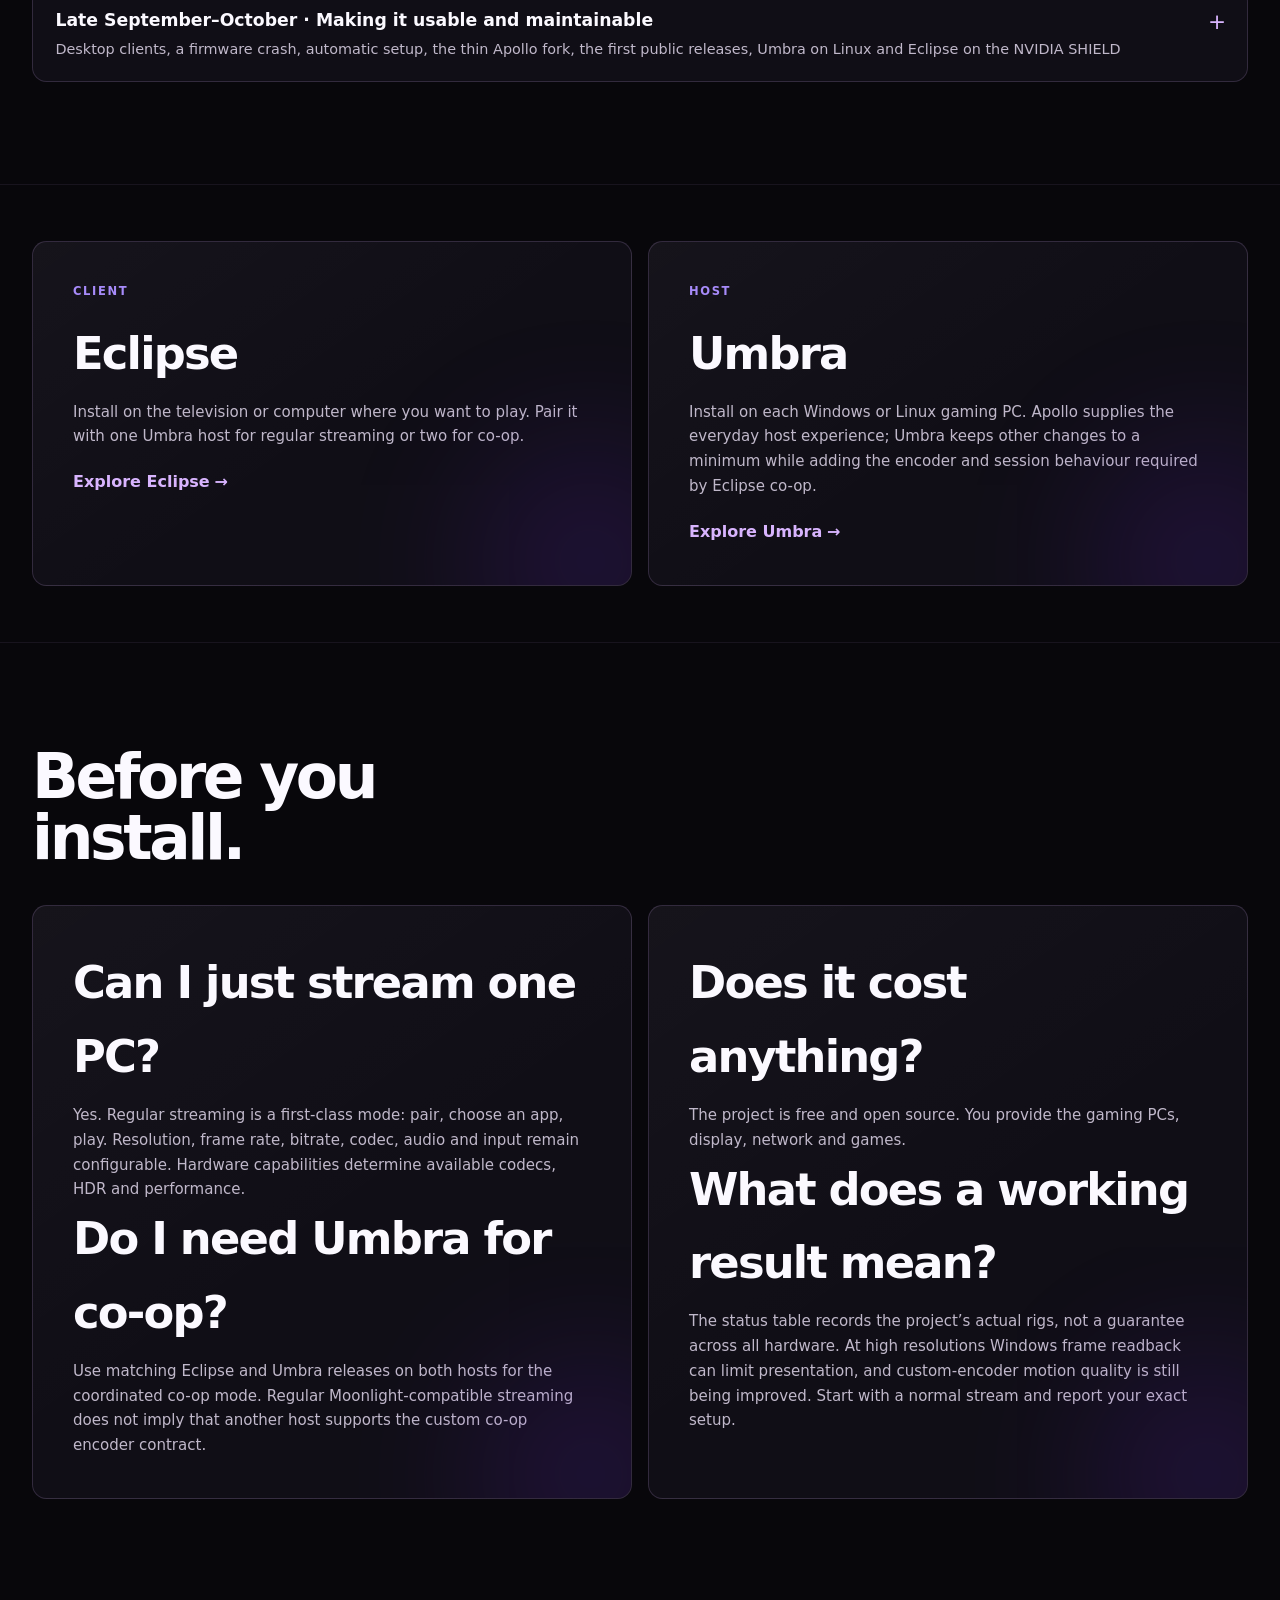
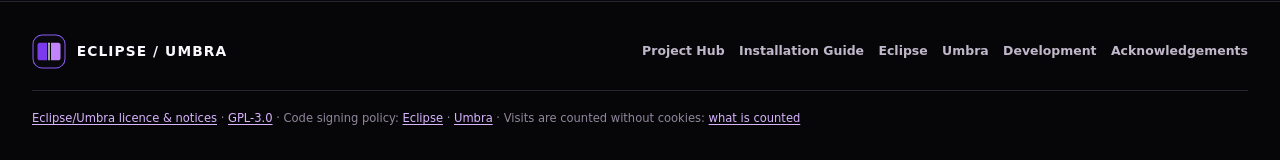
==== commit 5405757d: "Hub: Eclipse 1.3.7 -- co-op with this PC as one of the two; the Linux tarball stays on 1.3.6 The tar" ====
--- a/site/index.html
+++ b/site/index.html
@@ -242,6 +242,7 @@
         <h3>15 October · Umbra 0.5.2 for Linux</h3><p>Umbra 0.5.2 for Linux added KDE Plasma 6.7 and prebuilt HDR extras for seven distributions, each a download of its own on the Hub. Flatpak 1.18.4, a security update, had stopped exporting the desktop-file setting KDE checks before it lets an app create displays; Umbra now restores it. Before release it was tested on one PC on five distributions, with and without each HDR extra.</p>
         <h3>22 October · Eclipse 1.3.5</h3><p>An older LG TV refused to install Eclipse 1.3.4 with error -5. Every file inside the 1.3.4 TV package was dated 1 January 1970, a fault reported to make older LG TVs refuse a package; 1.3.5 packages carry real dates. The release also brings controller-mouse fixes from the SHIELD port to every platform: in co-op the controller’s pointer crosses to the other PC like the Magic Remote’s, and on Windows and Linux a fully pulled trigger now clicks. Holding Start opens a shortcut wheel, and Windows and Linux get the Eclipse tile as their icon. The same release now also carries the first Eclipse for the NVIDIA SHIELD.</p>
         <h3>24 October · Eclipse 1.3.6</h3><p>Eclipse for Linux became a Flatpak, like Umbra for Linux: one bundle for any x86_64 distribution, which keeps the settings and pairings of the earlier tarball. On a PC at the TV, 4K streams with AMD graphics had been losing about a quarter of their video packets, because each picture was copied back from the graphics card on the thread that receives the stream; pictures now go straight to the screen, and the loss is gone on Wayland and X11. Co-op on Linux no longer falls back to software decoding at the start, and plays through PulseAudio without crackle. On every platform, an app’s menu left open through a refresh of the app list no longer starts a different app. The tarball stays on the release.</p>
+        <h3>14 November · Eclipse 1.3.7</h3><p>Eclipse can now run on one of the two co-op PCs: on Windows, and on Linux with GNOME, that PC&#x27;s half runs locally on a display of its own instead of being streamed to itself, and only the other PC is streamed. The mouse crosses between the halves at the divider, and controllers given to the other PC are kept away from this PC&#x27;s games. Eclipse also tells you when a new version is out, shows streaming tips and takes up to 16 controllers per stream. The Linux tarball is no longer published; the Flatpak is the Linux package.</p>
 <!-- activity:history-product:start -->
 <aside class="activity-card" aria-label="AI activity for 23 September–22 October 2026">
   <p class="activity-kicker">Behind the build · 23 September–22 October 2026</p>
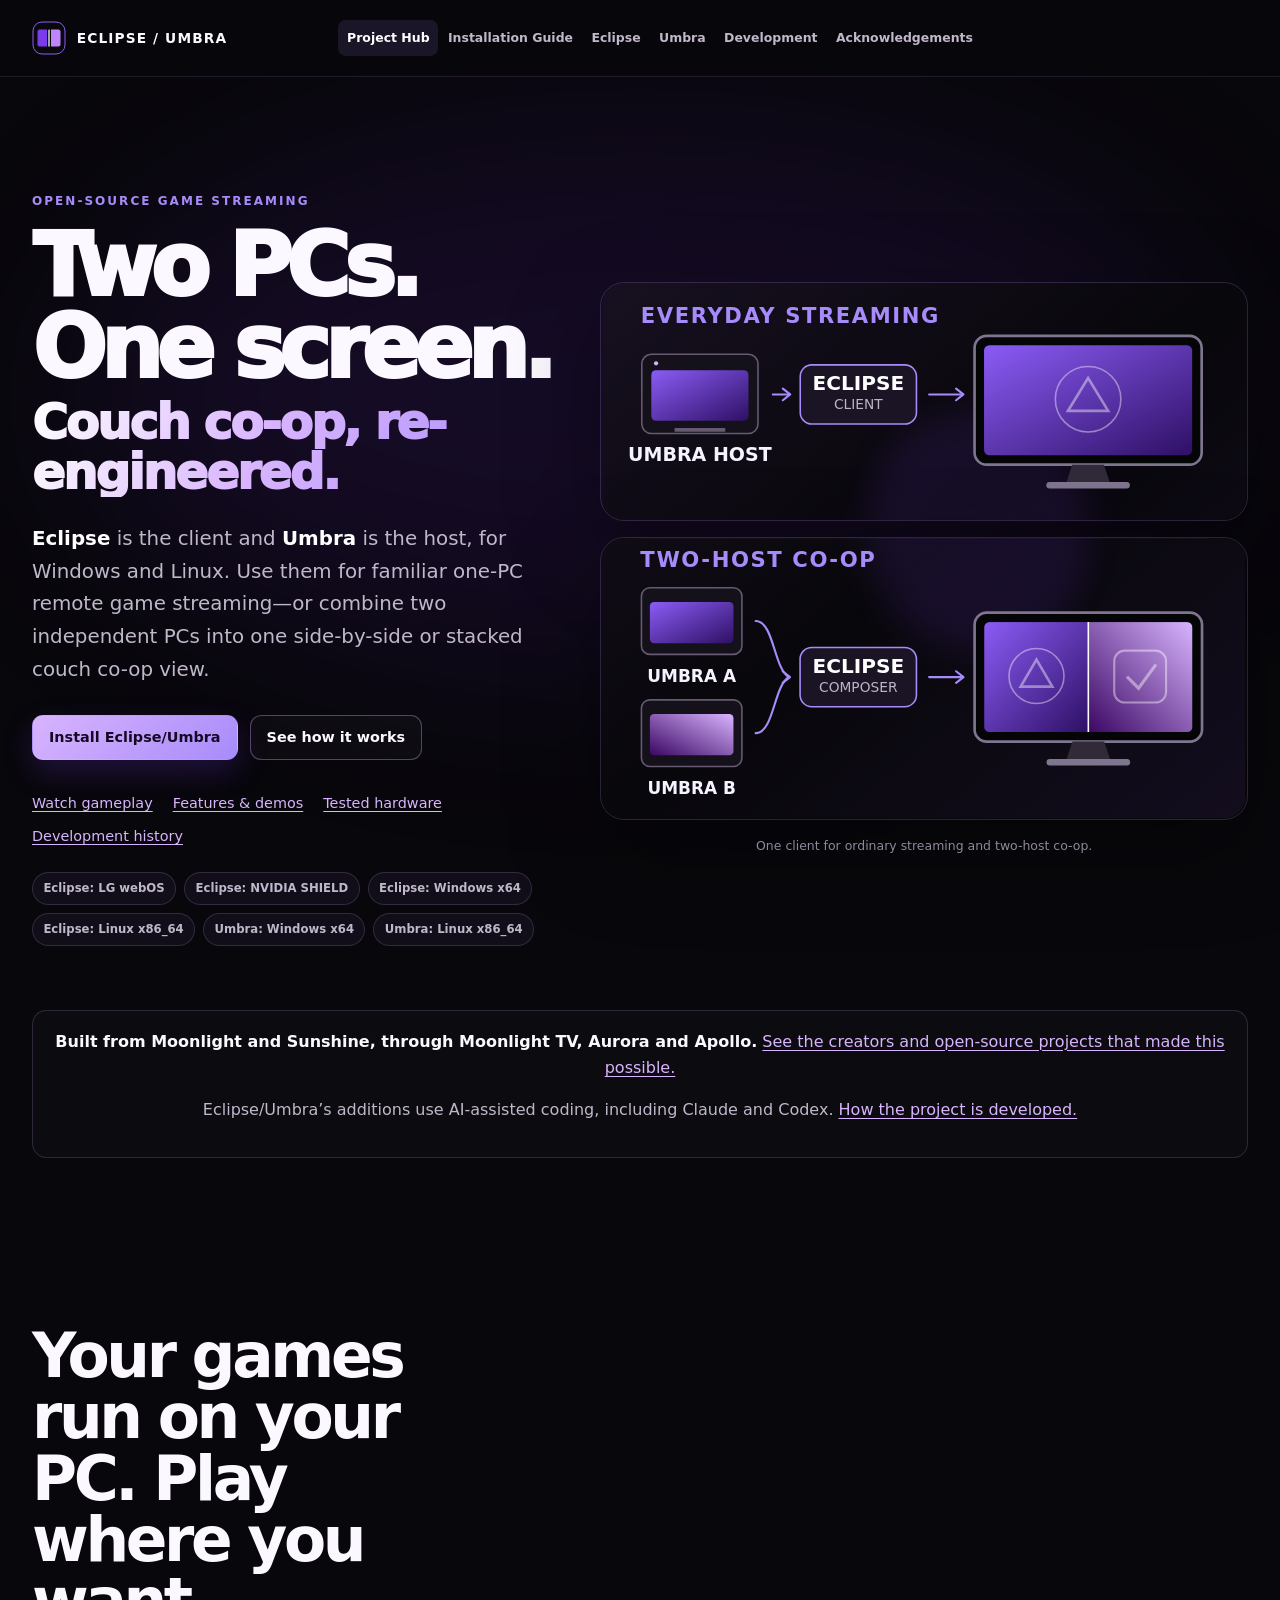
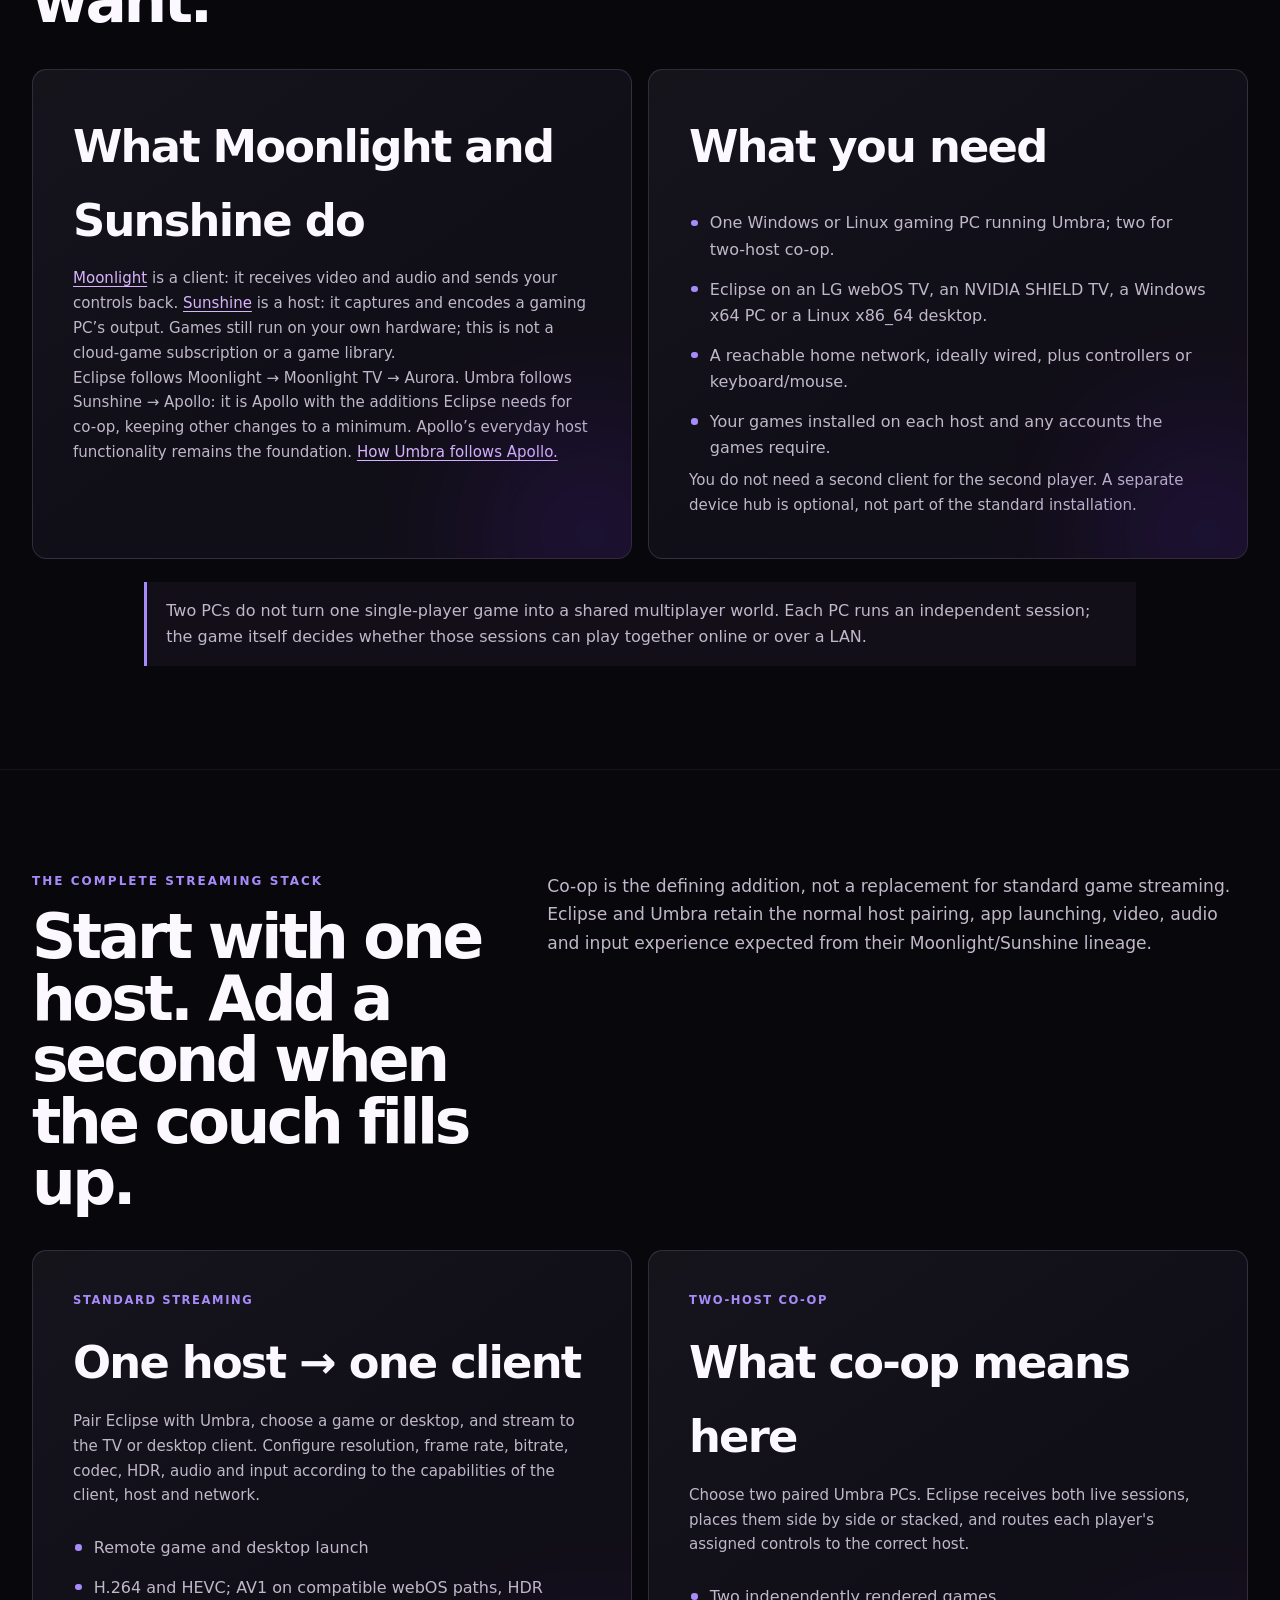
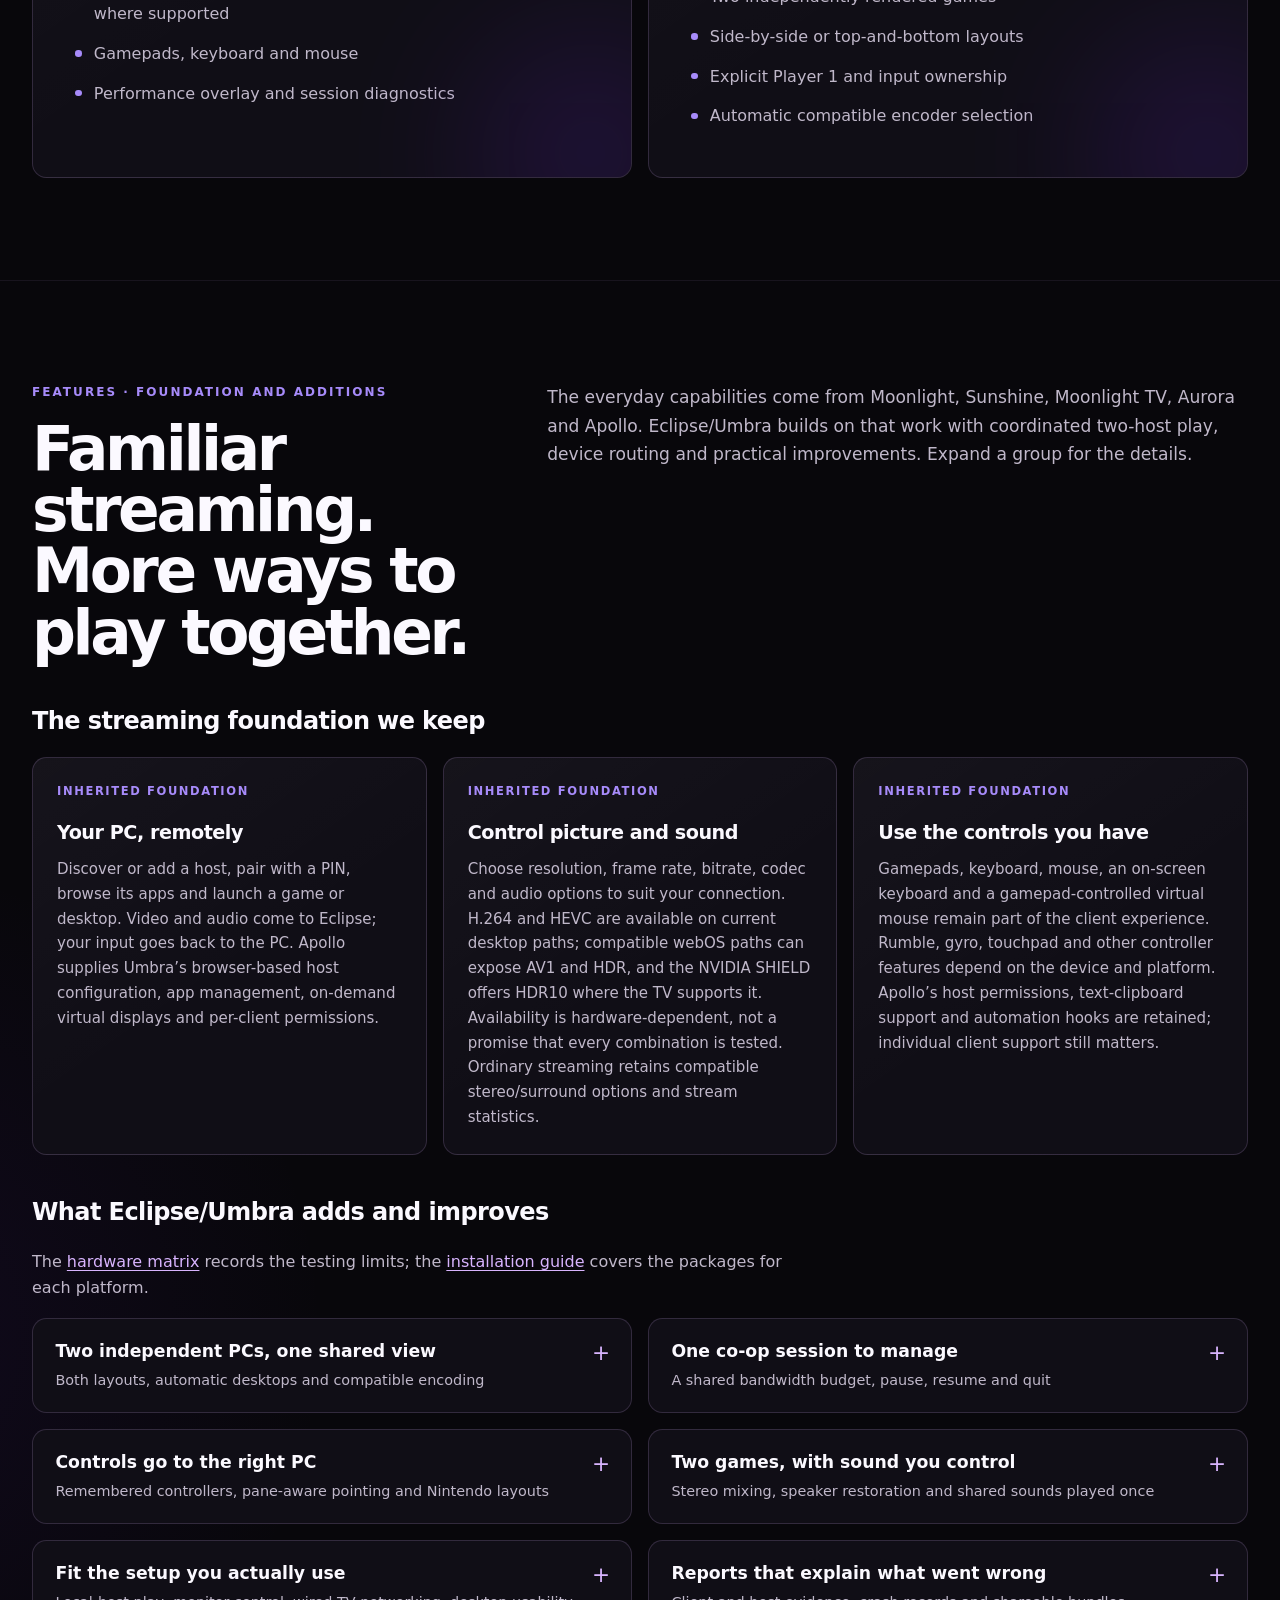
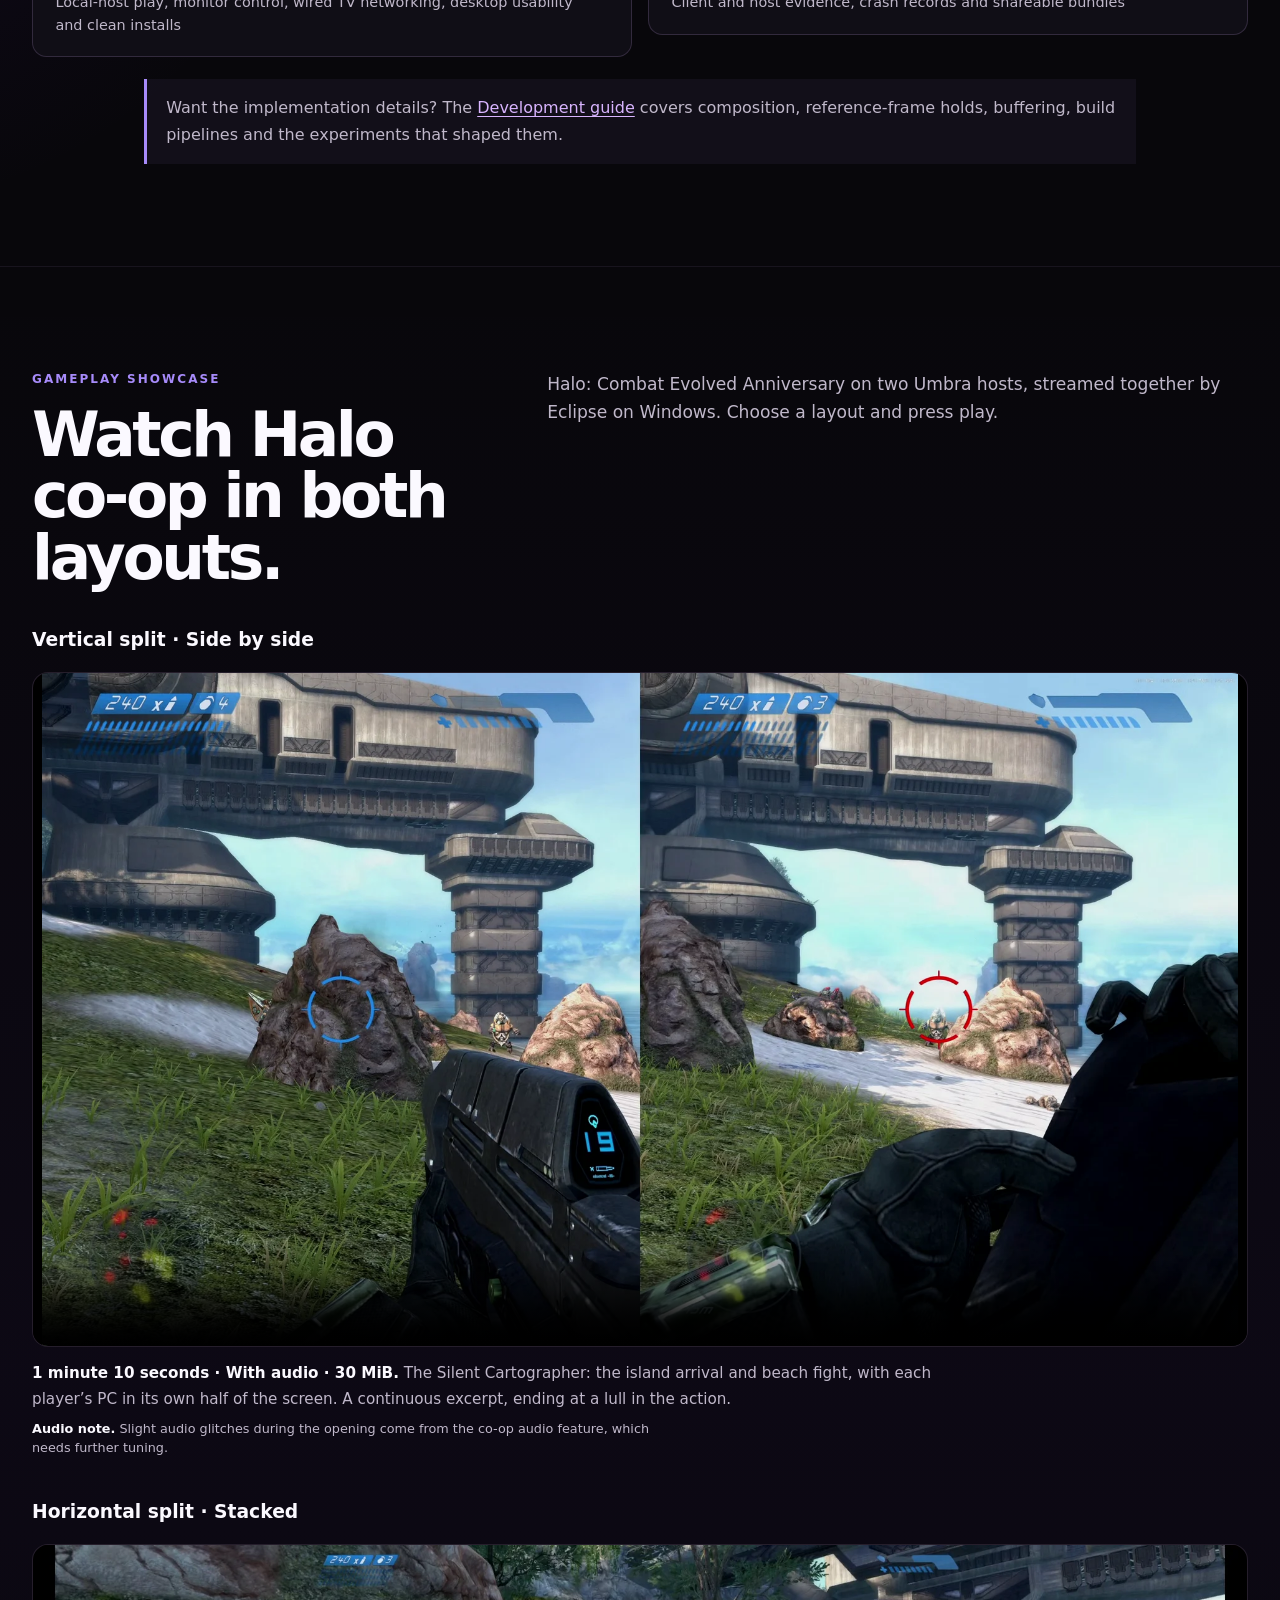
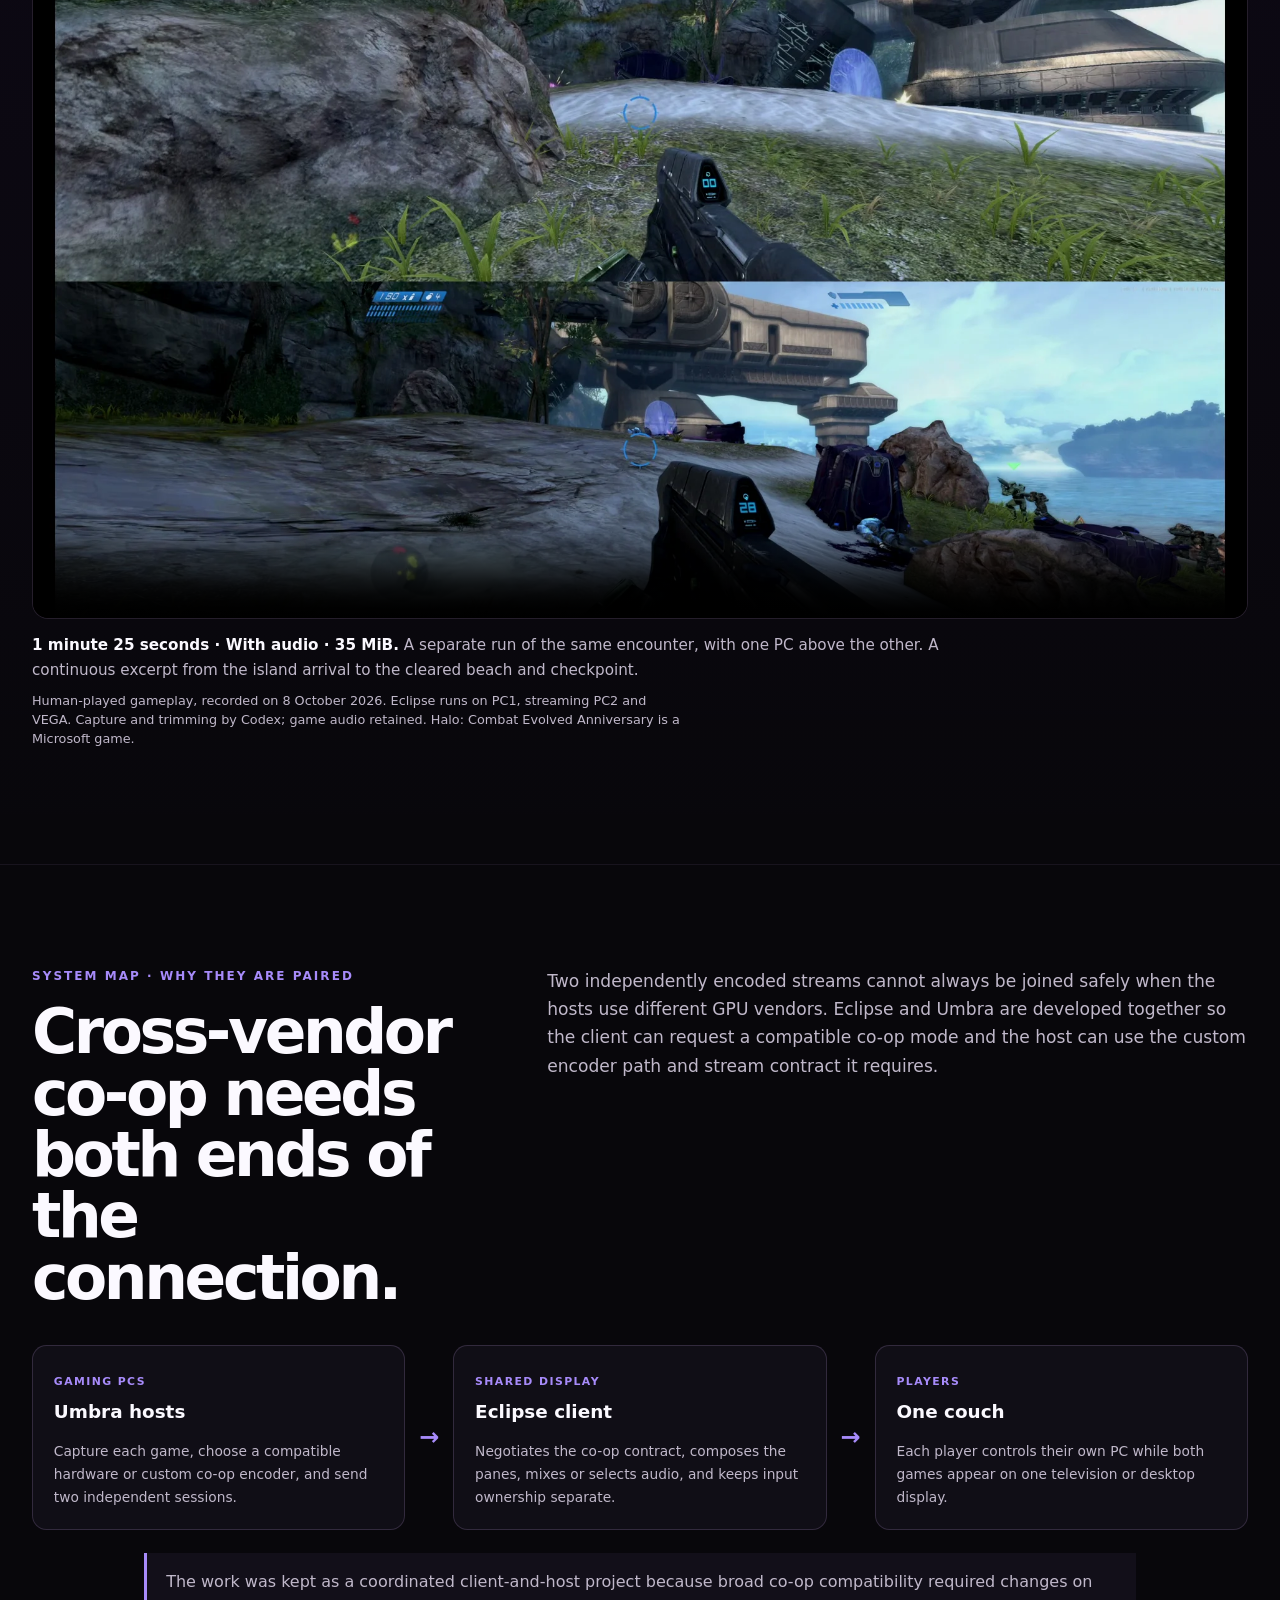
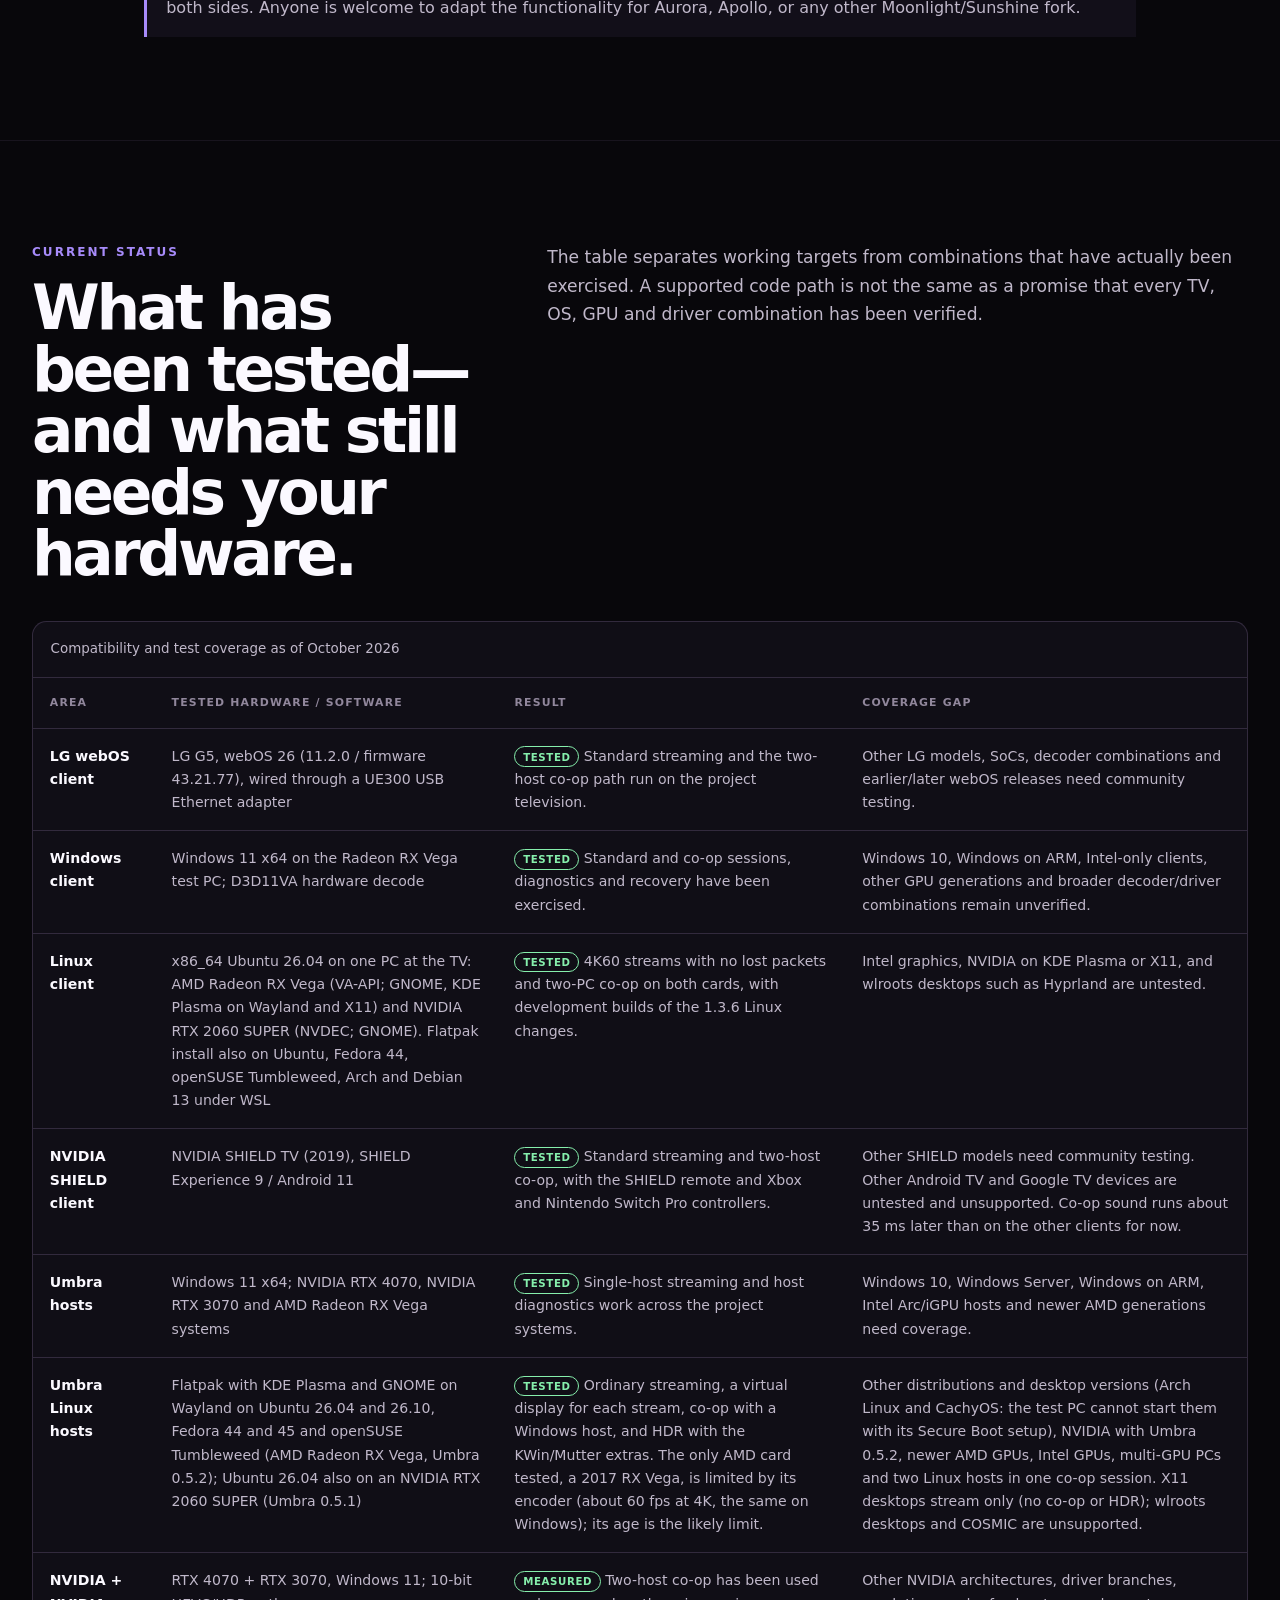
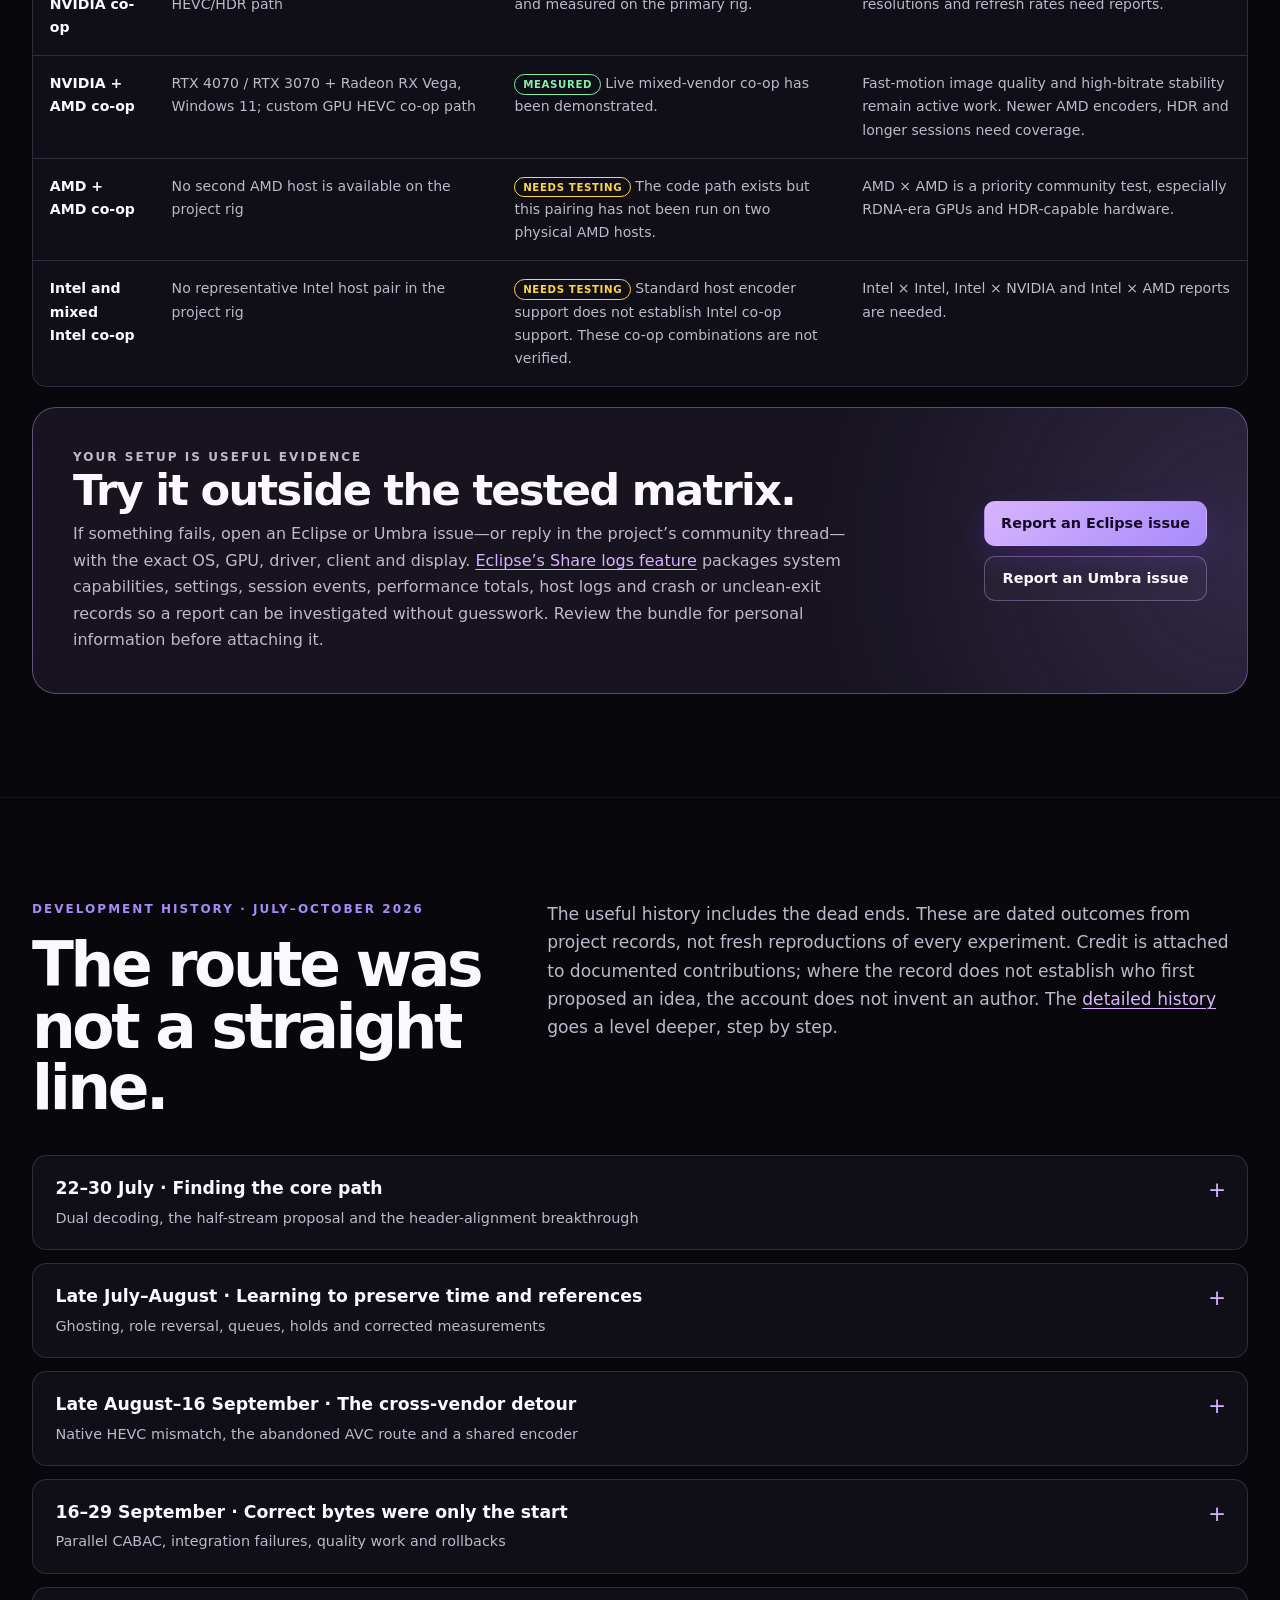
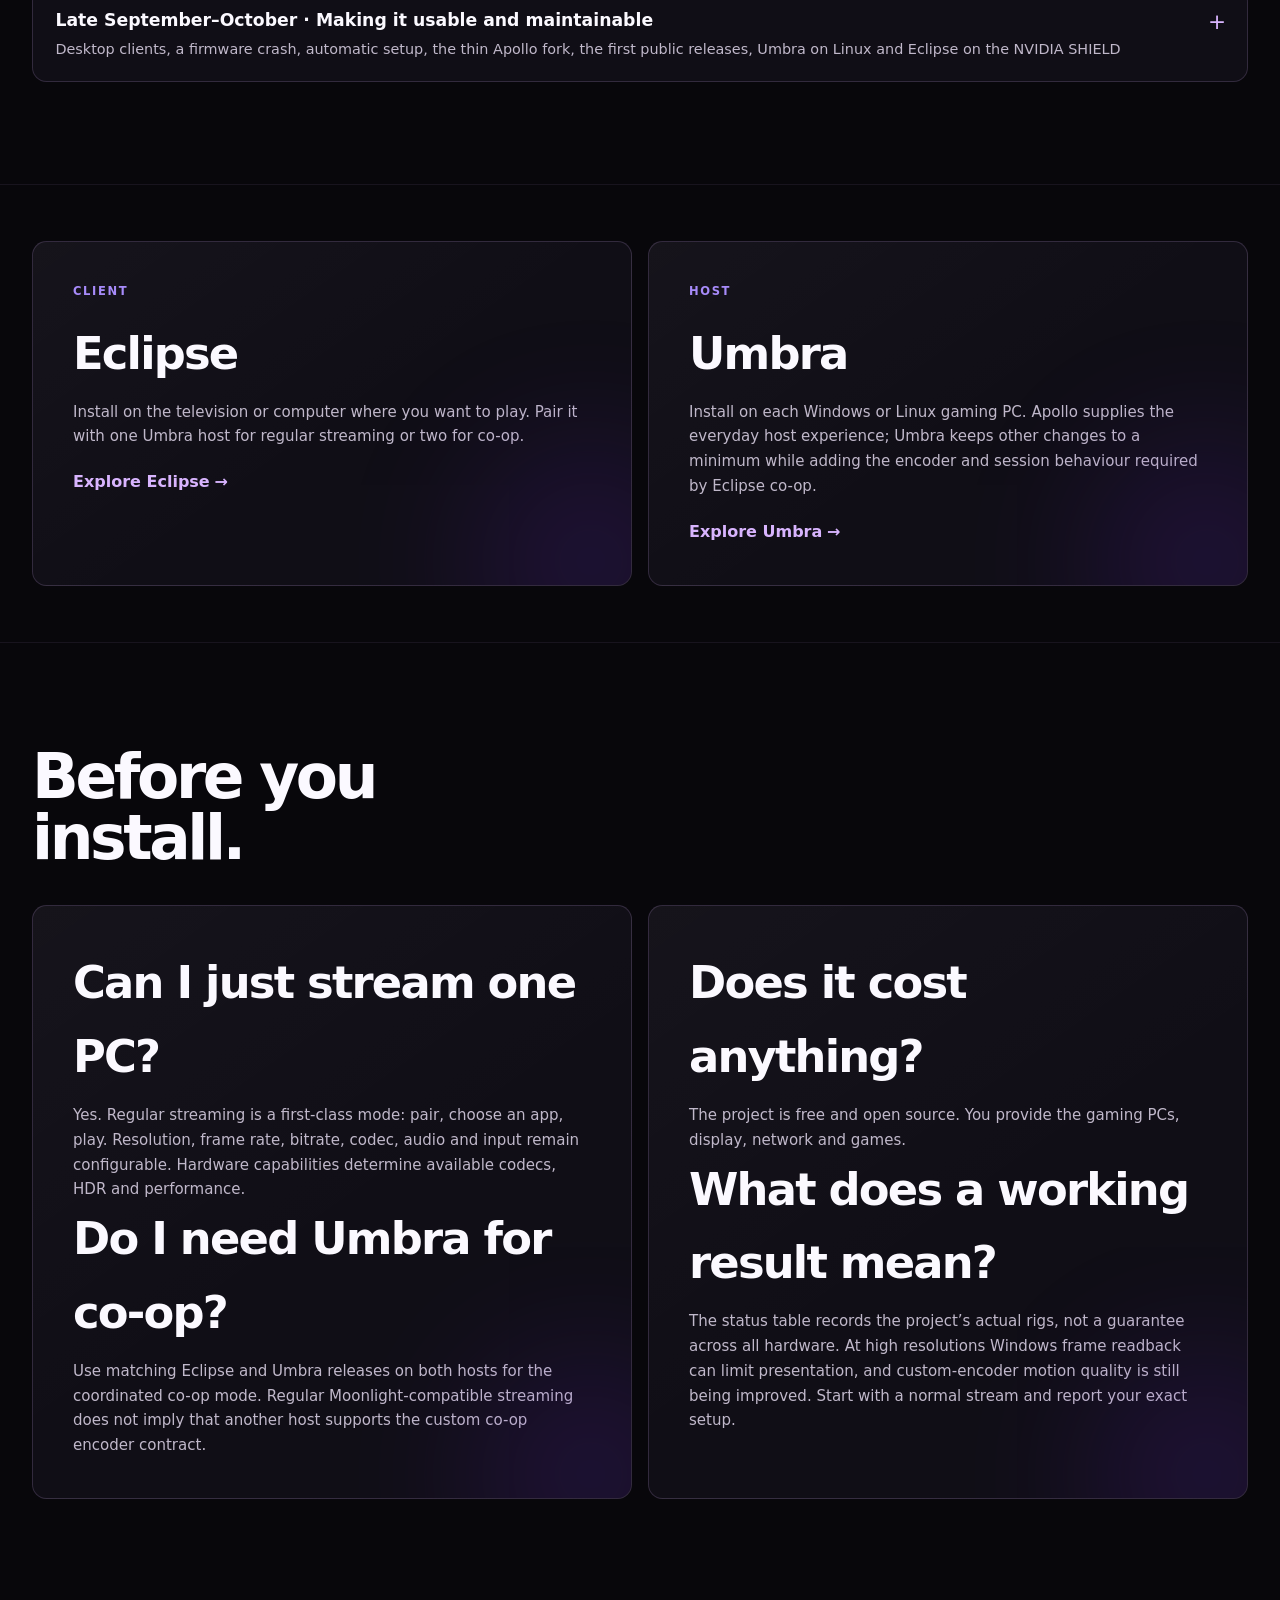
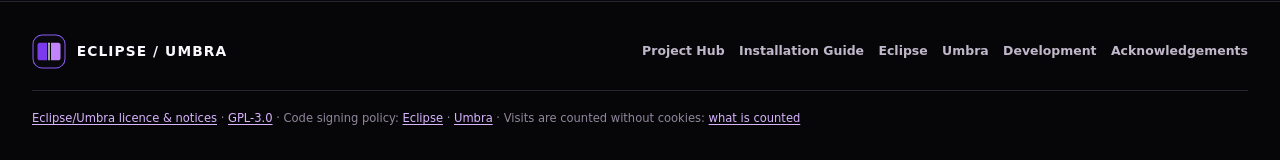
==== commit 5fb85da9: "Hub: 1.3.7 history -- KDE Plasma too; Umbra 0.5.1 (HidHide) and 0.5.3 for Linux Co-Authored-By: Clau" ====
--- a/site/index.html
+++ b/site/index.html
@@ -242,7 +242,7 @@
         <h3>15 October · Umbra 0.5.2 for Linux</h3><p>Umbra 0.5.2 for Linux added KDE Plasma 6.7 and prebuilt HDR extras for seven distributions, each a download of its own on the Hub. Flatpak 1.18.4, a security update, had stopped exporting the desktop-file setting KDE checks before it lets an app create displays; Umbra now restores it. Before release it was tested on one PC on five distributions, with and without each HDR extra.</p>
         <h3>22 October · Eclipse 1.3.5</h3><p>An older LG TV refused to install Eclipse 1.3.4 with error -5. Every file inside the 1.3.4 TV package was dated 1 January 1970, a fault reported to make older LG TVs refuse a package; 1.3.5 packages carry real dates. The release also brings controller-mouse fixes from the SHIELD port to every platform: in co-op the controller’s pointer crosses to the other PC like the Magic Remote’s, and on Windows and Linux a fully pulled trigger now clicks. Holding Start opens a shortcut wheel, and Windows and Linux get the Eclipse tile as their icon. The same release now also carries the first Eclipse for the NVIDIA SHIELD.</p>
         <h3>24 October · Eclipse 1.3.6</h3><p>Eclipse for Linux became a Flatpak, like Umbra for Linux: one bundle for any x86_64 distribution, which keeps the settings and pairings of the earlier tarball. On a PC at the TV, 4K streams with AMD graphics had been losing about a quarter of their video packets, because each picture was copied back from the graphics card on the thread that receives the stream; pictures now go straight to the screen, and the loss is gone on Wayland and X11. Co-op on Linux no longer falls back to software decoding at the start, and plays through PulseAudio without crackle. On every platform, an app’s menu left open through a refresh of the app list no longer starts a different app. The tarball stays on the release.</p>
-        <h3>14 November · Eclipse 1.3.7</h3><p>Eclipse can now run on one of the two co-op PCs: on Windows, and on Linux with GNOME, that PC&#x27;s half runs locally on a display of its own instead of being streamed to itself, and only the other PC is streamed. The mouse crosses between the halves at the divider, and controllers given to the other PC are kept away from this PC&#x27;s games. Eclipse also tells you when a new version is out, shows streaming tips and takes up to 16 controllers per stream. The Linux tarball is no longer published; the Flatpak is the Linux package.</p>
+        <h3>14 November · Eclipse 1.3.7</h3><p>Eclipse can now run on one of the two co-op PCs: on Windows, and on Linux with GNOME or KDE Plasma, that PC&#x27;s half runs locally on a display of its own instead of being streamed to itself, and only the other PC is streamed. The mouse crosses between the halves at the divider, and controllers given to the other PC are kept away from this PC&#x27;s games. Eclipse also tells you when a new version is out, shows streaming tips and takes up to 16 controllers per stream. The Linux tarball is no longer published; the Flatpak is the Linux package. Umbra 0.5.1 for Windows installs HidHide, which that needs; Umbra 0.5.3 for Linux adds the update notice.</p>
 <!-- activity:history-product:start -->
 <aside class="activity-card" aria-label="AI activity for 23 September–22 October 2026">
   <p class="activity-kicker">Behind the build · 23 September–22 October 2026</p>
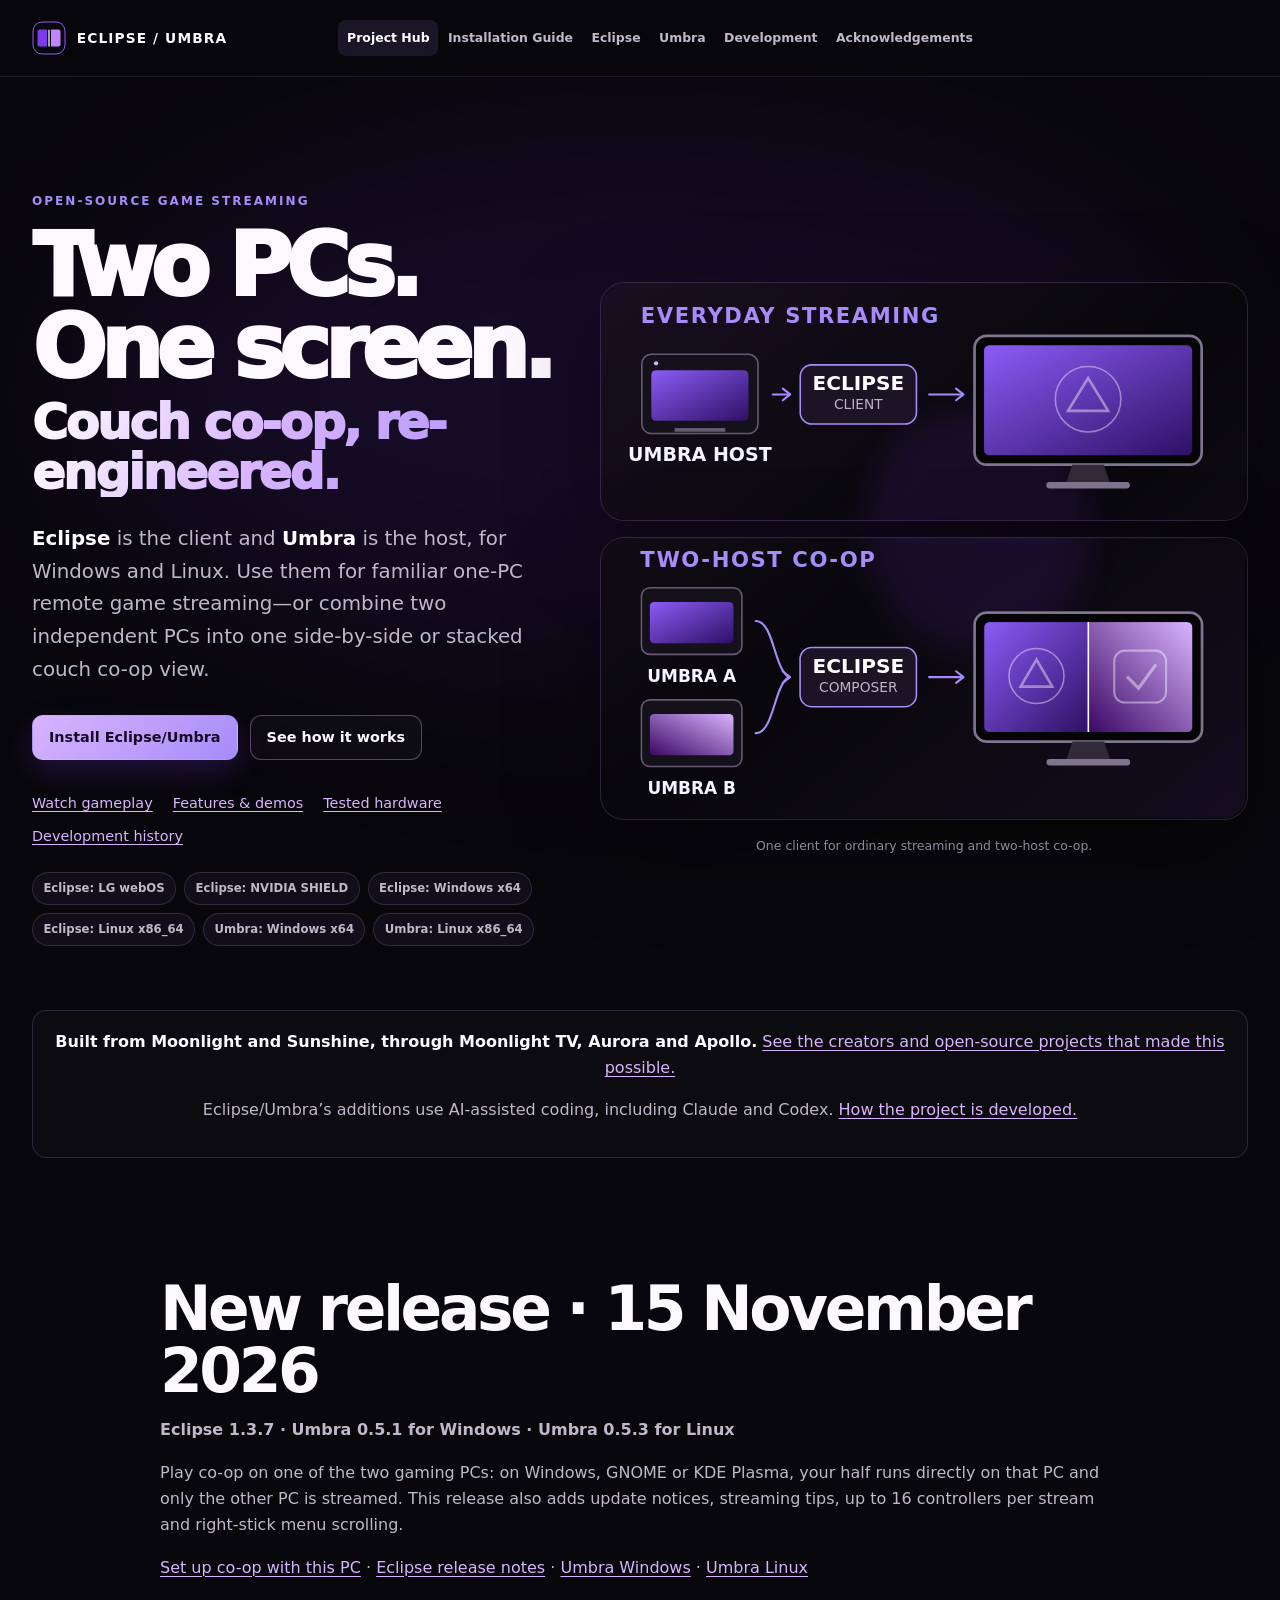
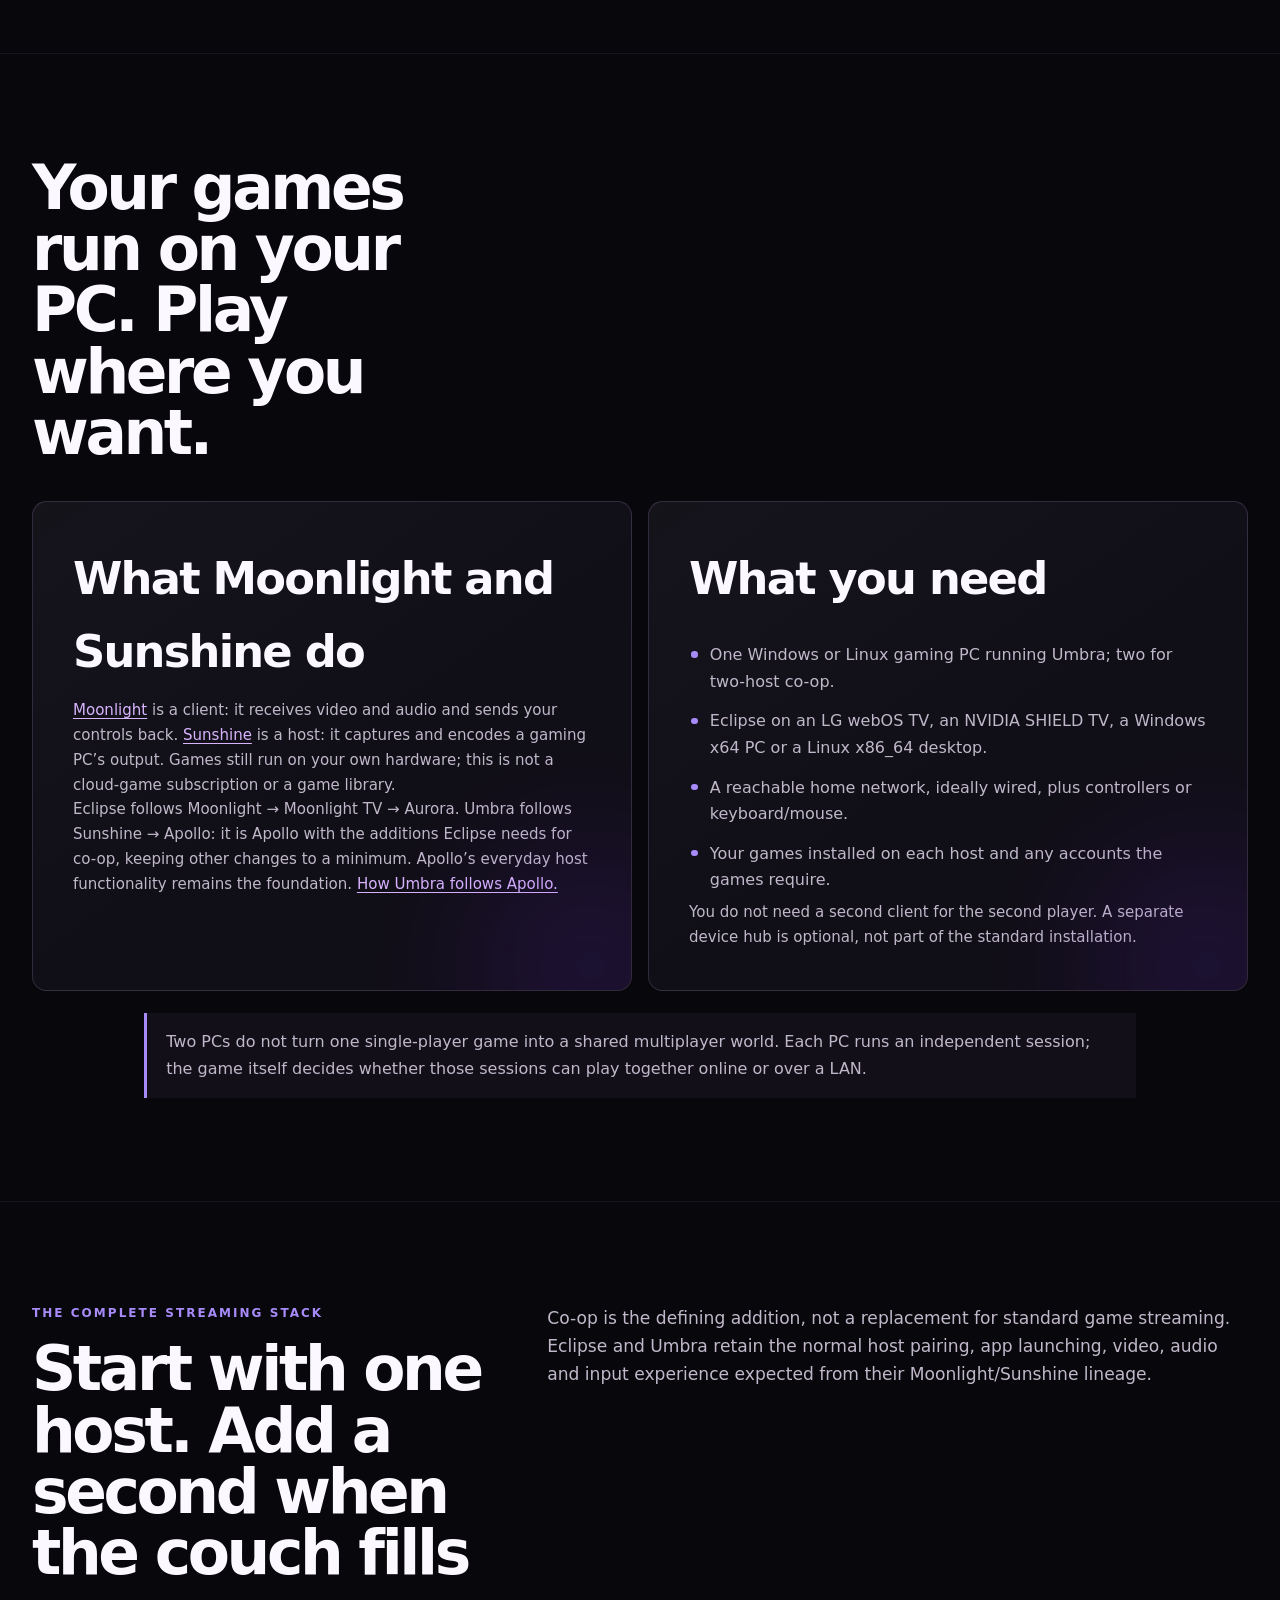
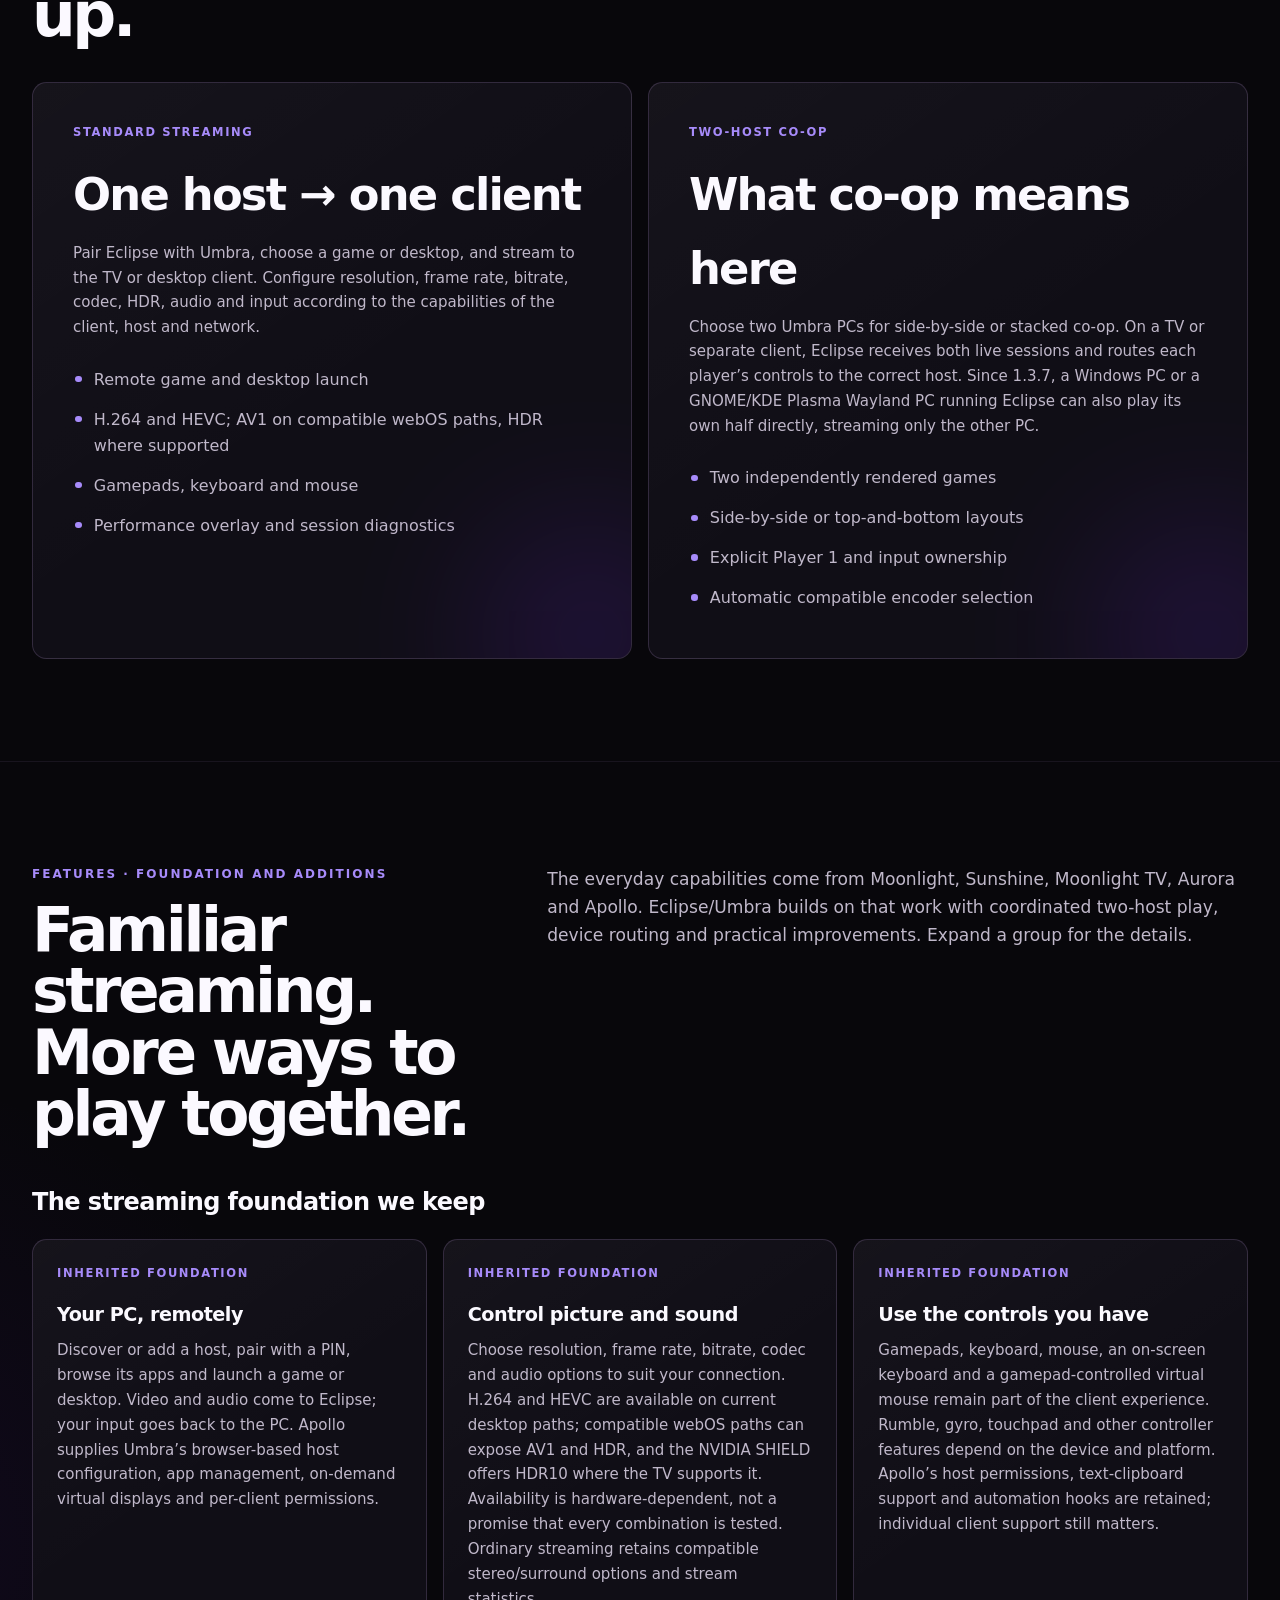
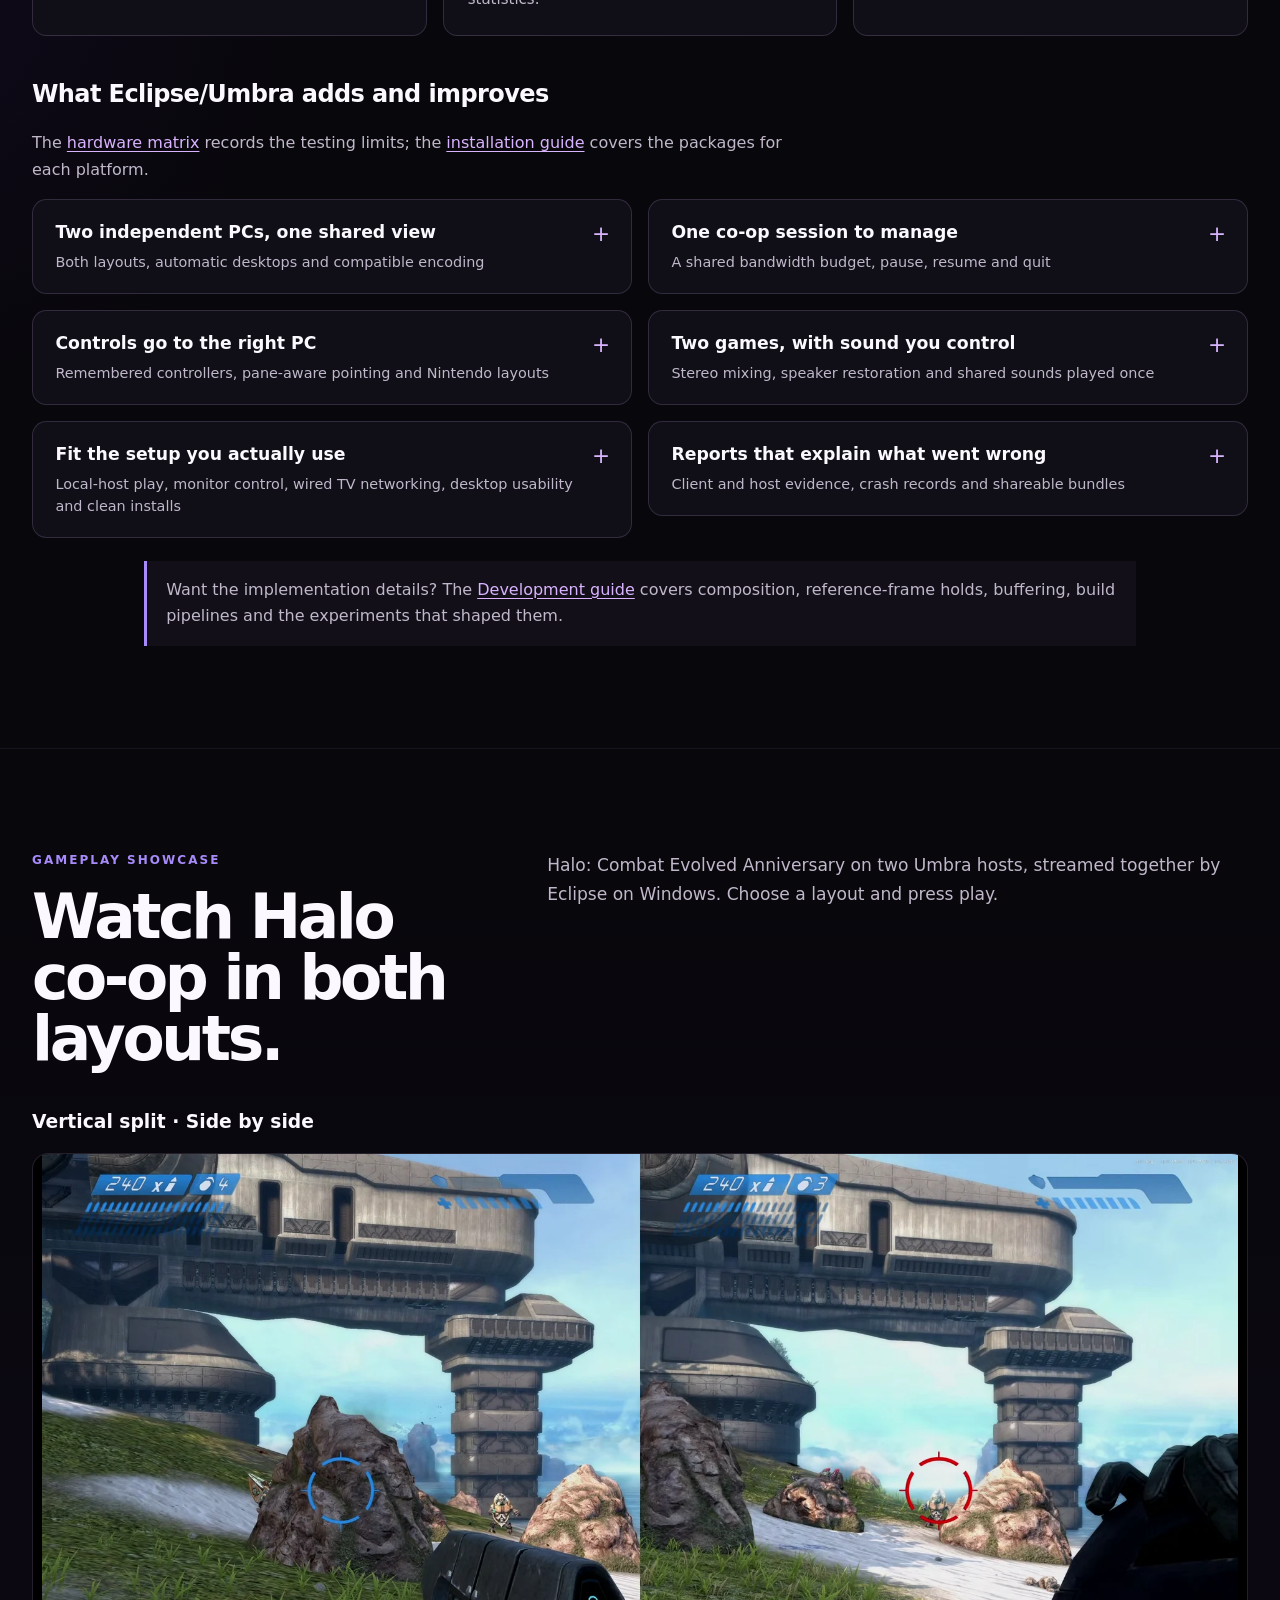
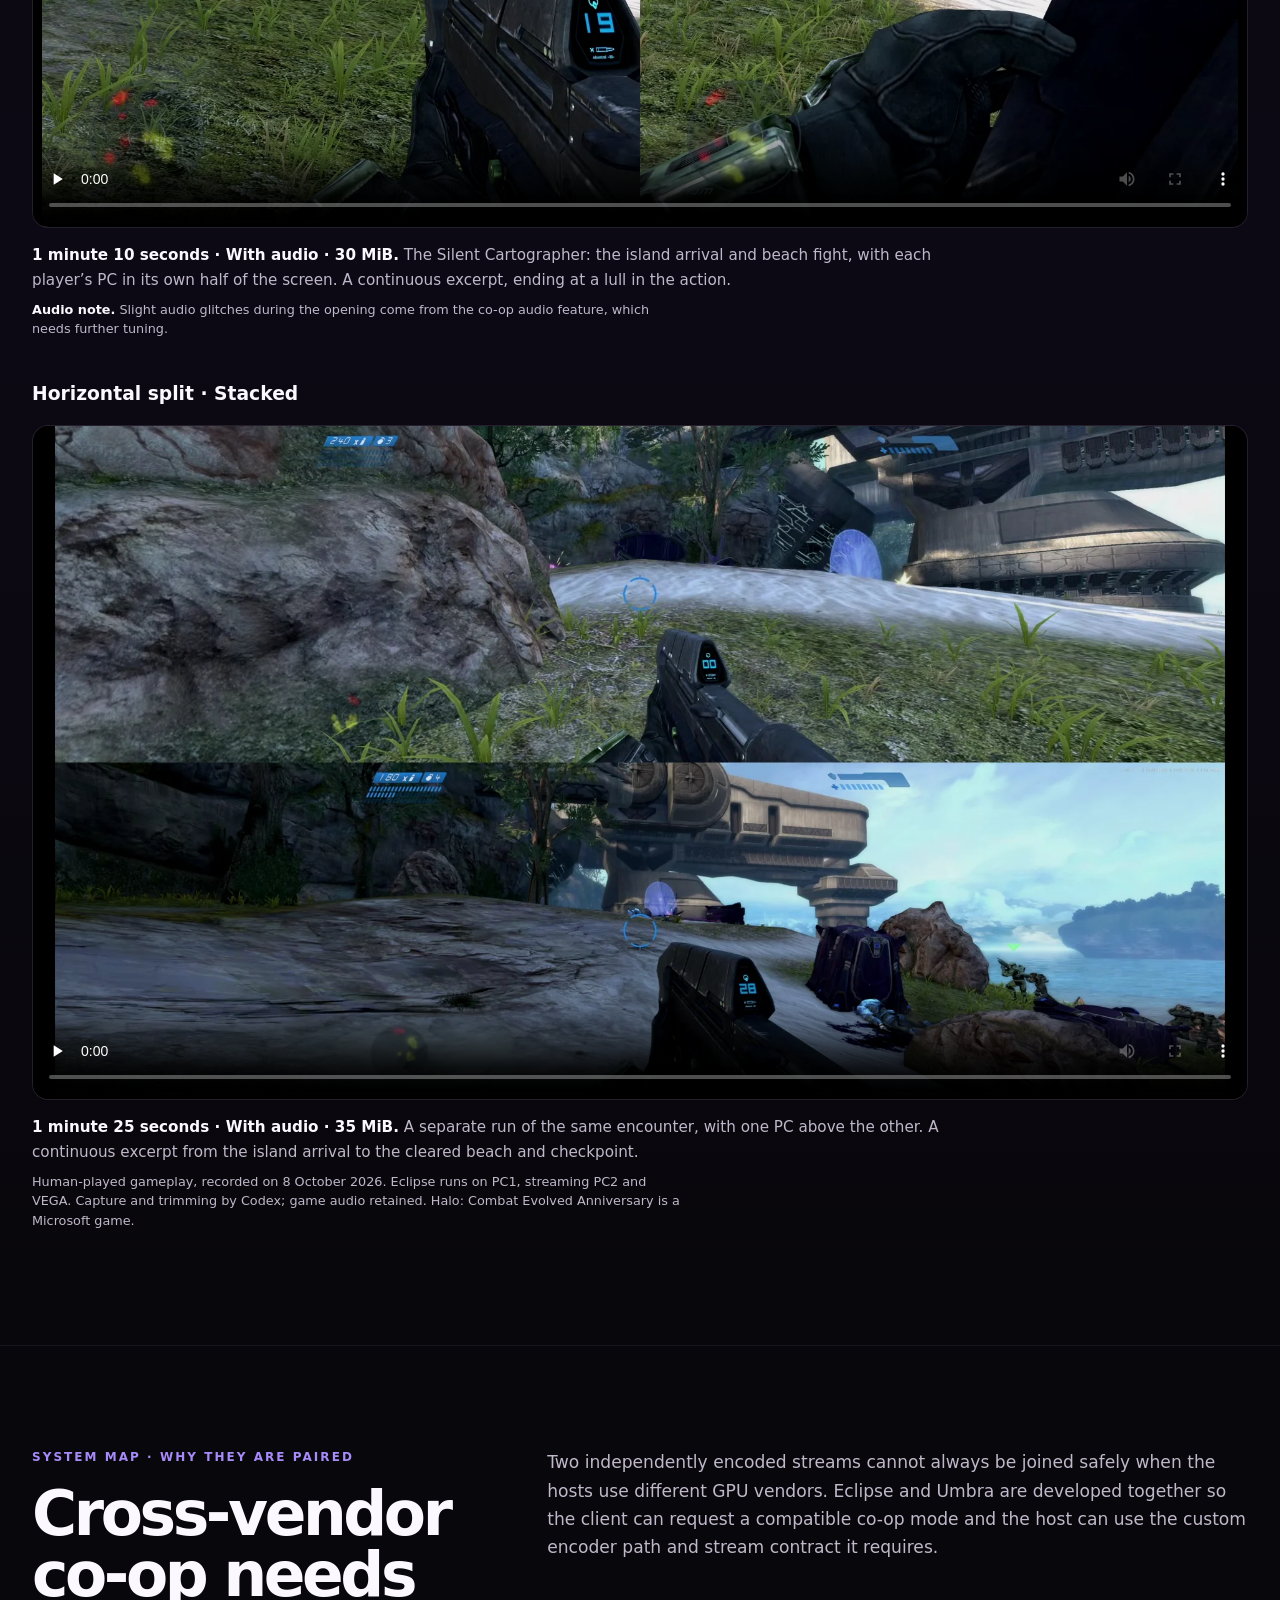
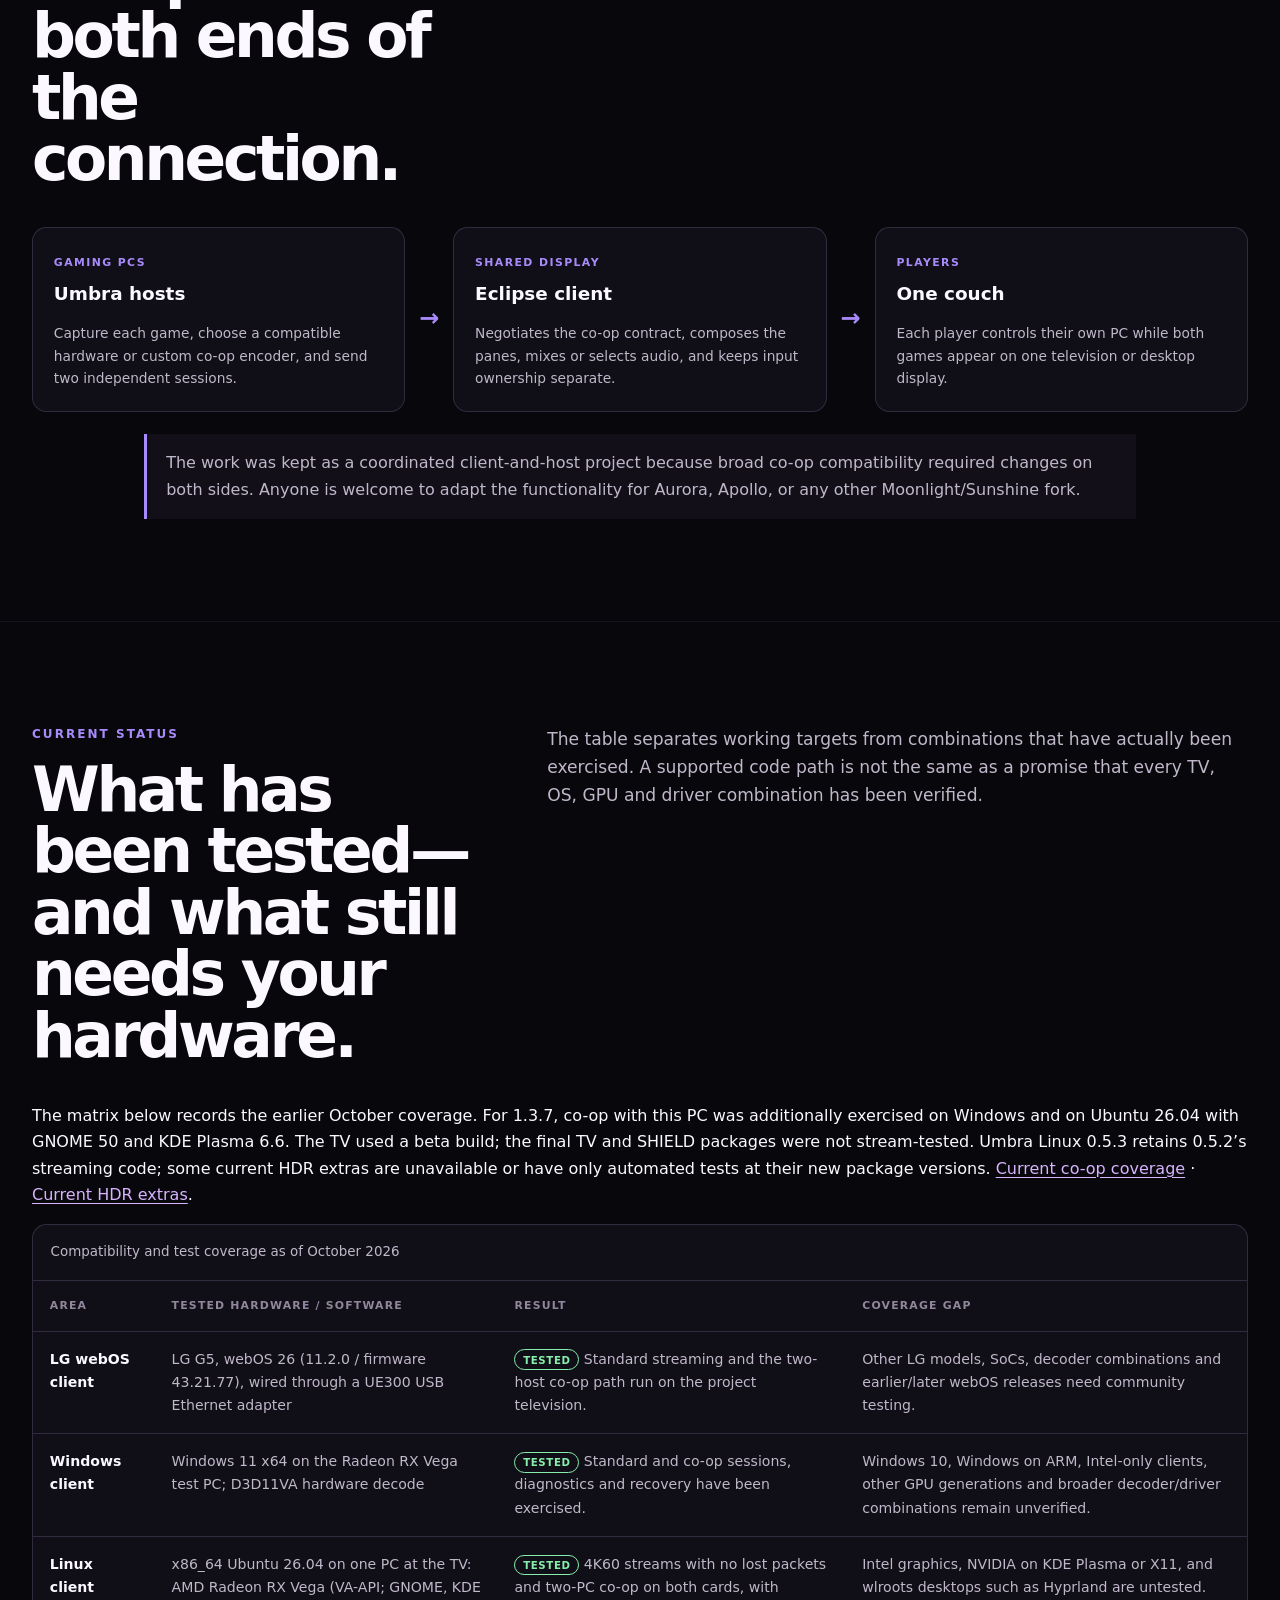
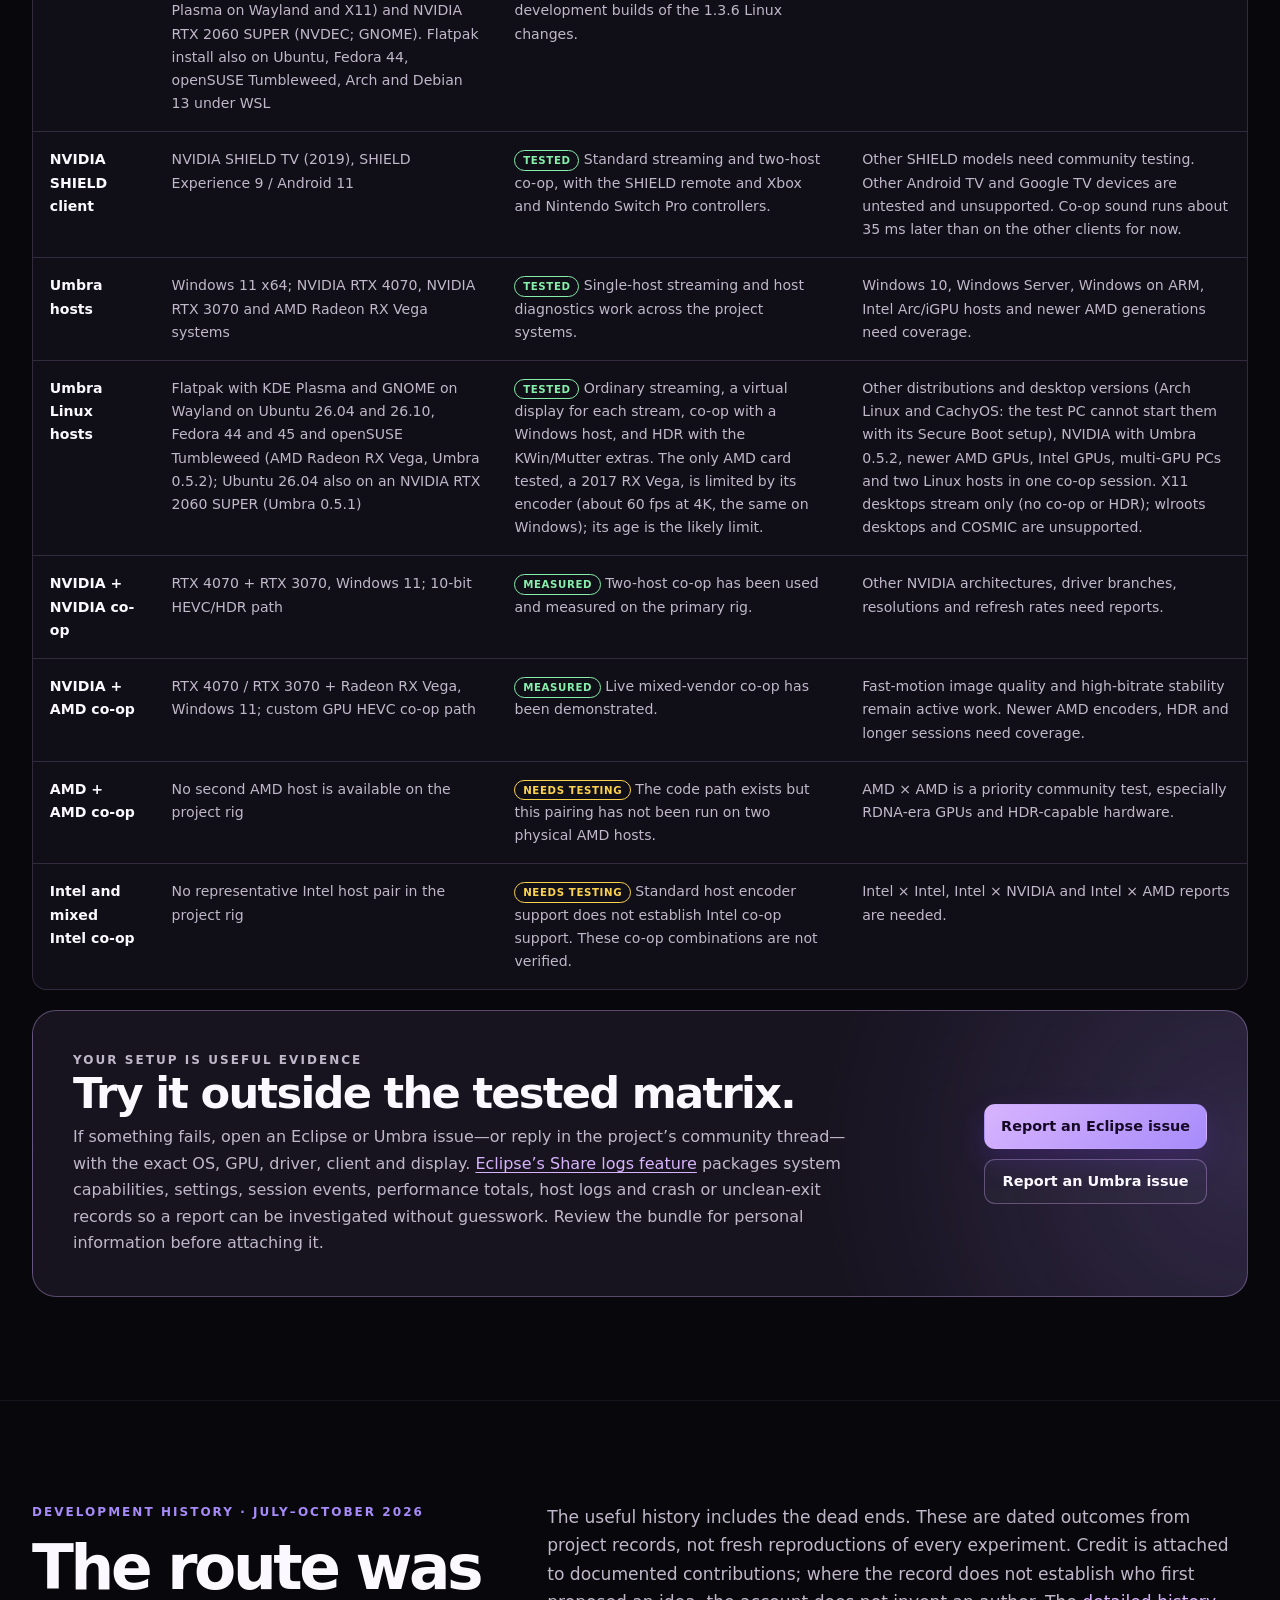
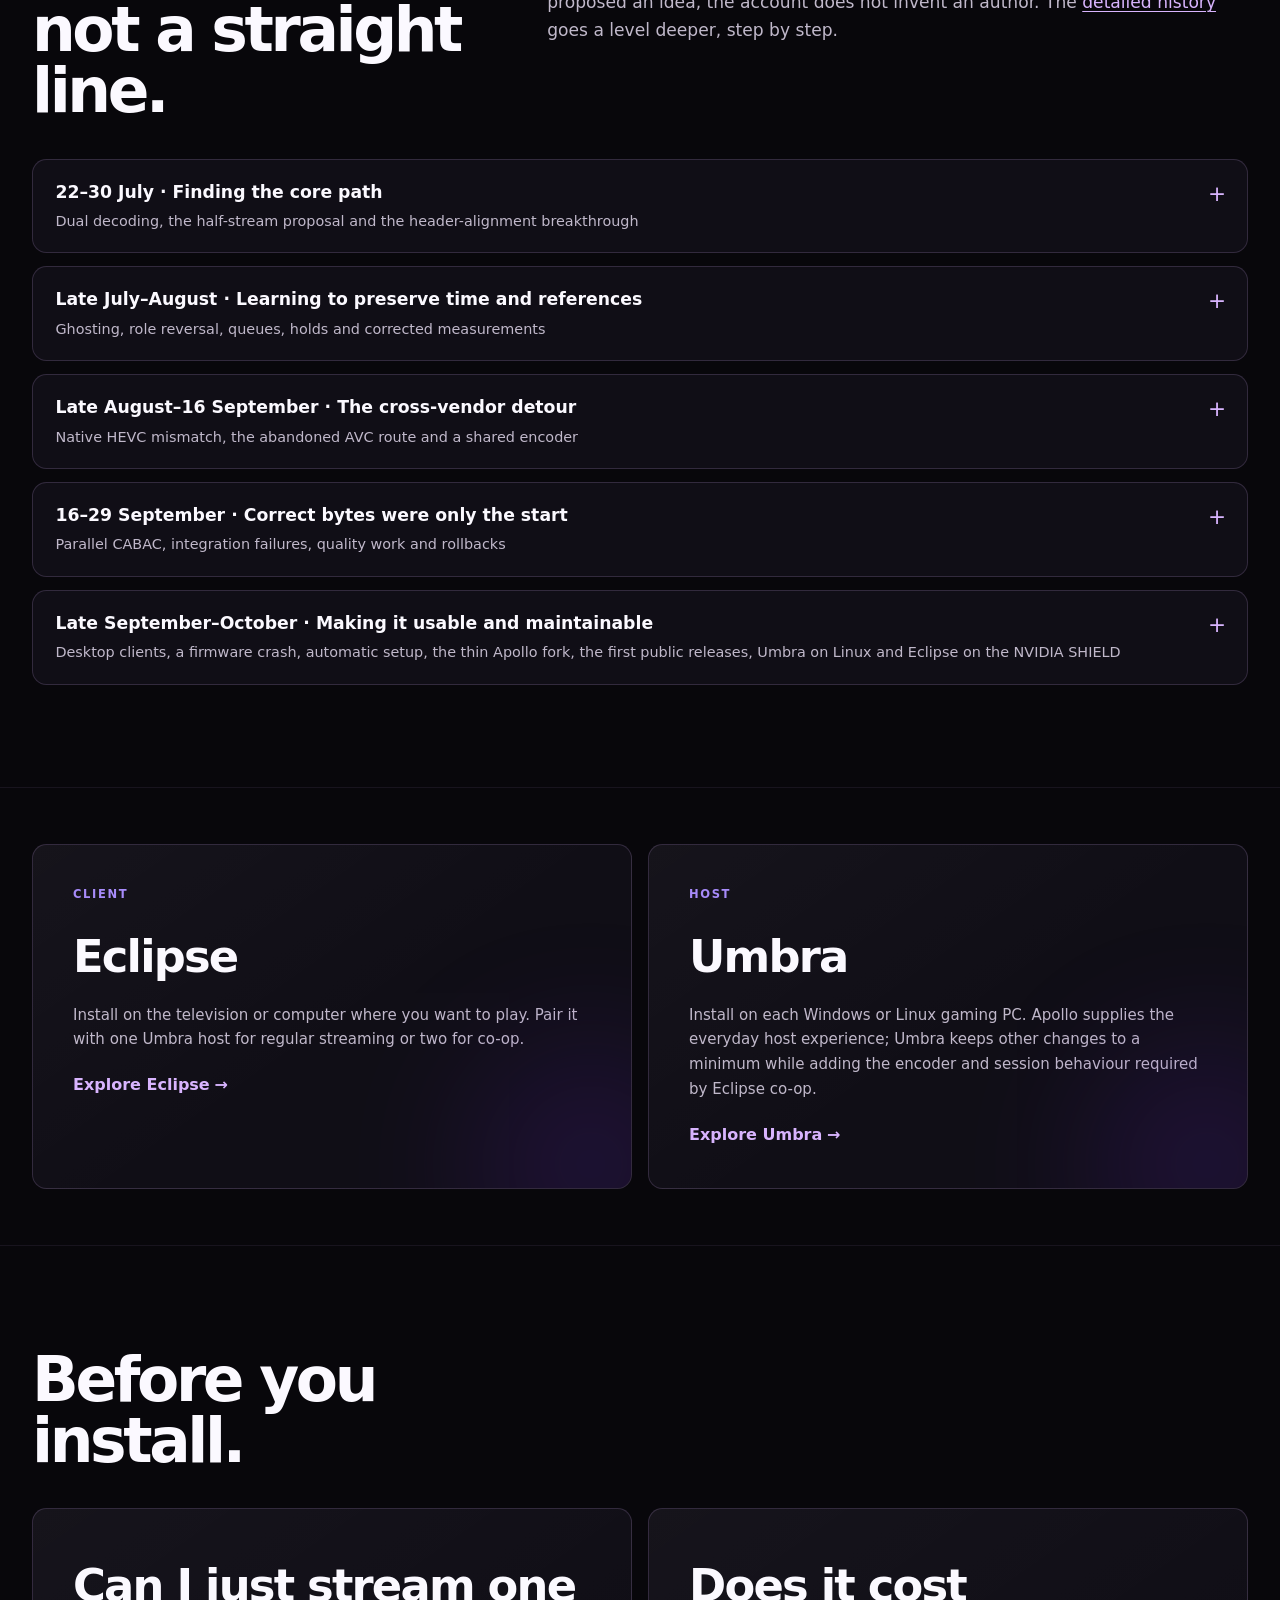
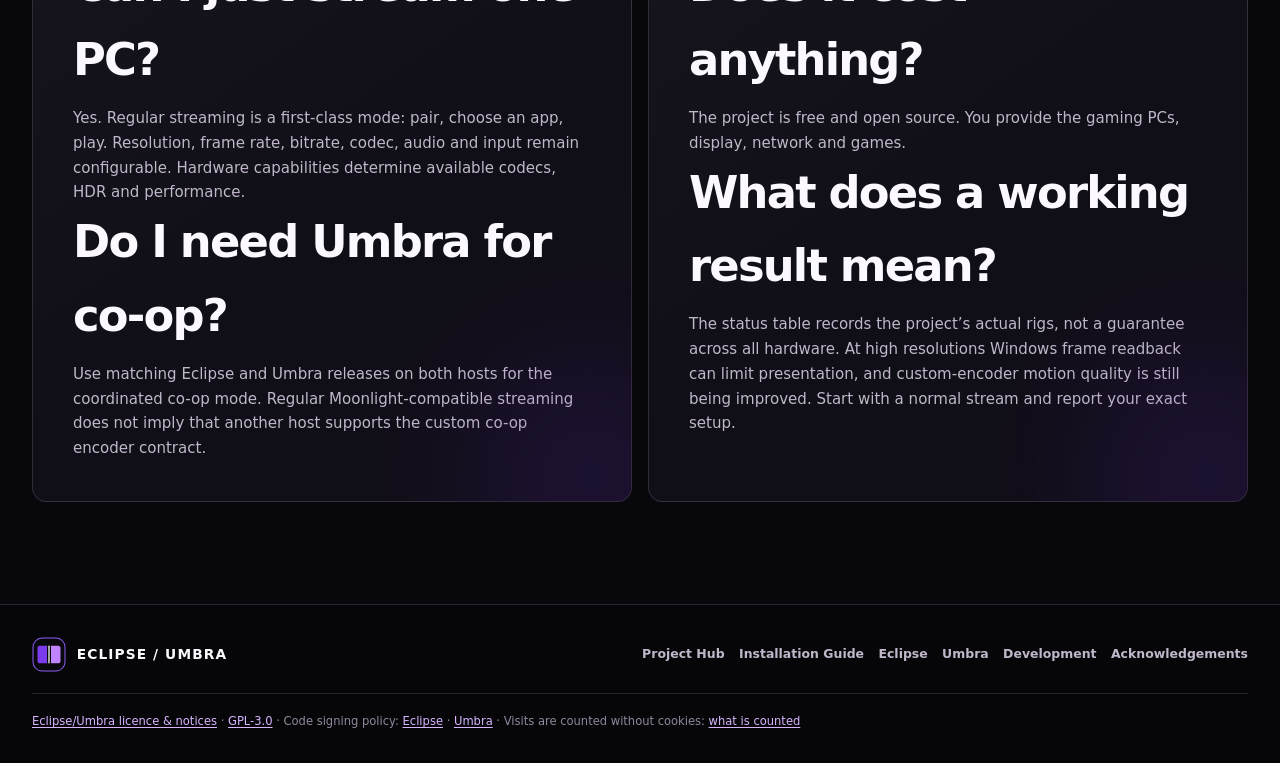
==== commit dd2524d4: "Update release website and guides for Eclipse 1.3.7 and Umbra" ====
--- a/site/index.html
+++ b/site/index.html
@@ -59,13 +59,14 @@
       <div class="shell lineage-strip"><strong>Built from Moonlight and Sunshine, through Moonlight TV, Aurora and Apollo.</strong> <a href="credits.html">See the creators and open-source projects that made this possible.</a><p>Eclipse/Umbra’s additions use AI-assisted coding, including Claude and Codex. <a href="development.html#development-process">How the project is developed.</a></p></div>
     </section>
 
+<section class="section compact-section" id="release"><div class="shell prose"><h2>New release · 15 November 2026</h2><p><strong>Eclipse 1.3.7 · Umbra 0.5.1 for Windows · Umbra 0.5.3 for Linux</strong></p><p>Play co-op on one of the two gaming PCs: on Windows, GNOME or KDE Plasma, your half runs directly on that PC and only the other PC is streamed. This release also adds update notices, streaming tips, up to 16 controllers per stream and right-stick menu scrolling.</p><p><a href="setup.html#coop-this-pc">Set up co-op with this PC</a> · <a href="https://github.com/PreceptorOfMagic/Eclipse/releases/tag/eclipse-v1.3.7">Eclipse release notes</a> · <a href="https://github.com/PreceptorOfMagic/Umbra/releases/tag/umbra-v0.5.1">Umbra Windows</a> · <a href="https://github.com/PreceptorOfMagic/Umbra/releases/tag/umbra-linux-v0.5.3">Umbra Linux</a></p></div></section>
 <section class="section" id="streaming-basics"><div class="shell"><div class="section-head"><h2>Your games run on your PC. Play where you want.</h2></div><div class="project-grid"><article class="project-card"><h3>What Moonlight and Sunshine do</h3><p><a href="https://moonlight-stream.org/">Moonlight</a> is a client: it receives video and audio and sends your controls back. <a href="https://github.com/LizardByte/Sunshine">Sunshine</a> is a host: it captures and encodes a gaming PC’s output. Games still run on your own hardware; this is not a cloud-game subscription or a game library.</p><p>Eclipse follows Moonlight → Moonlight TV → Aurora. Umbra follows Sunshine → Apollo: it is Apollo with the additions Eclipse needs for co-op, keeping other changes to a minimum. Apollo’s everyday host functionality remains the foundation. <a href="umbra.html#apollo">How Umbra follows Apollo.</a></p></article><article class="project-card"><h3>What you need</h3><ul><li>One Windows or Linux gaming PC running Umbra; two for two-host co-op.</li><li>Eclipse on an LG webOS TV, an NVIDIA SHIELD TV, a Windows x64 PC or a Linux x86_64 desktop.</li><li>A reachable home network, ideally wired, plus controllers or keyboard/mouse.</li><li>Your games installed on each host and any accounts the games require.</li></ul><p>You do not need a second client for the second player. A separate device hub is optional, not part of the standard installation.</p></article></div><p class="section-note">Two PCs do not turn one single-player game into a shared multiplayer world. Each PC runs an independent session; the game itself decides whether those sessions can play together online or over a LAN.</p></div></section>
     <section class="section" id="how-it-works">
       <div class="shell">
         <div class="section-head"><div><p class="eyebrow">The complete streaming stack</p><h2>Start with one host. Add a second when the couch fills up.</h2></div><p class="section-lede">Co-op is the defining addition, not a replacement for standard game streaming. Eclipse and Umbra retain the normal host pairing, app launching, video, audio and input experience expected from their Moonlight/Sunshine lineage.</p></div>
         <div class="mode-grid">
           <article class="project-card"><p class="project-kicker">Standard streaming</p><h3>One host → one client</h3><p>Pair Eclipse with Umbra, choose a game or desktop, and stream to the TV or desktop client. Configure resolution, frame rate, bitrate, codec, HDR, audio and input according to the capabilities of the client, host and network.</p><ul><li>Remote game and desktop launch</li><li>H.264 and HEVC; AV1 on compatible webOS paths, HDR where supported</li><li>Gamepads, keyboard and mouse</li><li>Performance overlay and session diagnostics</li></ul></article>
-          <article class="project-card"><p class="project-kicker">Two-host co-op</p><h3>What co-op means here</h3><p>Choose two paired Umbra PCs. Eclipse receives both live sessions, places them side by side or stacked, and routes each player's assigned controls to the correct host.</p><ul><li>Two independently rendered games</li><li>Side-by-side or top-and-bottom layouts</li><li>Explicit Player 1 and input ownership</li><li>Automatic compatible encoder selection</li></ul></article>
+          <article class="project-card"><p class="project-kicker">Two-host co-op</p><h3>What co-op means here</h3><p>Choose two Umbra PCs for side-by-side or stacked co-op. On a TV or separate client, Eclipse receives both live sessions and routes each player’s controls to the correct host. Since 1.3.7, a Windows PC or a GNOME/KDE Plasma Wayland PC running Eclipse can also play its own half directly, streaming only the other PC.</p><ul><li>Two independently rendered games</li><li>Side-by-side or top-and-bottom layouts</li><li>Explicit Player 1 and input ownership</li><li>Automatic compatible encoder selection</li></ul></article>
         </div>
       </div>
     </section>
@@ -83,7 +84,7 @@
         <p class="catalogue-intro">The <a href="#status">hardware matrix</a> records the testing limits; the <a href="setup.html">installation guide</a> covers the packages for each platform.</p>
         <div class="disclosure-grid">
           <details class="disclosure" id="features-coop"><summary><span class="disclosure-title">Two independent PCs, one shared view</span><span class="disclosure-hint">Both layouts, automatic desktops and compatible encoding</span></summary><div class="disclosure-body">
-            <h4>Side-by-side or stacked co-op</h4><p>Choose two paired Umbra PCs and a layout. Each PC runs its own game and sends its own pane; Eclipse combines the compatible HEVC picture data before decoding the shared view. Neither game needs native split-screen support. This does not add multiplayer to a single-player game: joining the same world still depends on the games and accounts.</p>
+            <h4>Side-by-side or stacked co-op</h4><p>Choose two Umbra PCs and a layout. On a TV or separate client, each PC sends its pane and Eclipse combines compatible HEVC picture data before decoding the shared view. With Eclipse running on one of the two PCs in the new local mode, that PC’s half is shown directly instead. Neither game needs split-screen support, but joining the same world still depends on the games and accounts.</p>
             <h4>Desktops that fit their panes</h4><p>Eclipse requests Umbra’s built-in Co-op Pane at the required size. Windows sees a pane-sized virtual desktop, rather than having half of a full desktop cut off. The pane is managed by the co-op session and normally hidden from ordinary app editing. You should not need to create an application or change hidden host settings.</p>
             <h4>Pair-aware encoder selection</h4><p>Known NVIDIA pairs use the native HEVC route. For supported mixed NVIDIA/AMD pairings, both hosts use the custom GPU HEVC path so their encoded structures match. The AMD/AMD selection path also exists, but two physical AMD hosts have not been tested on the project rig. Required encoder components must be included on both hosts; Intel co-op remains unverified. The first co-op launch asks once which graphics card make each PC has, because Umbra does not report it yet.</p>
             <a href="development.html#composition">How compressed-frame composition works</a>
@@ -91,11 +92,11 @@
           <details class="disclosure" id="features-session"><summary><span class="disclosure-title">One co-op session to manage</span><span class="disclosure-hint">A shared bandwidth budget, pause, resume and quit</span></summary><div class="disclosure-body">
             <h4>One total video bitrate</h4><p>By default, Eclipse divides the selected video bitrate between the two hosts instead of requesting the full amount from each. Your normal quality setting therefore describes the combined video budget. Actual network traffic also includes audio, protocol overhead and recovery traffic.</p>
             <h4>Disconnect to pause; Quit to finish</h4><p>Disconnect preserves a resumable two-host session. Returning to co-op reconnects to those desktops; changing orientation on resume rebuilds the pane displays. Quit game is the separate action that ends both host applications. Resume has been exercised from the Windows and Linux clients; the end-both-hosts check has been recorded from the Linux and Windows clients, with broader packaged-platform checks still needed.</p><figure class="media-figure feature-media"><video data-demo controls playsinline preload="none" width="1920" height="1080" poster="media/eclipse-coop-pause-poster.webp?v=2" aria-label="Disconnect, resume and quit a co-op session" aria-describedby="cap-coop-pause"><source src="media/eclipse-coop-pause.webm?v=2" type="video/webm"><source src="media/eclipse-coop-pause.mp4?v=2" type="video/mp4"></video><figcaption id="cap-coop-pause"><strong>39 seconds · Silent.</strong> Disconnect from the stream overlay leaves both PCs&rsquo; sessions running: the Co-op Pane tile stays live, and choosing Resume streaming on it reconnects both. Quit game then ends both. Eclipse on Windows with two Umbra PCs.<small class="media-note">Recorded by an AI assistant (Claude) while the developer was away, as a capability test: every click and key press was planned in advance and played back automatically on live hosts. Wallpapers: <a href="https://steamcommunity.com/sharedfiles/filedetails/?id=1539918440">&ldquo;Moon Light&rdquo;</a> by Sir Crab and <a href="https://steamcommunity.com/sharedfiles/filedetails/?id=2466412743">&ldquo;KIKI&amp;JIJI&rdquo;</a> (art credited to Ayu) by 鬥丨Dou, from the Wallpaper Engine Steam Workshop.</small></figcaption></figure>
-            <h4>More useful launch failures</h4><p>A busy host is identified so you can resolve its existing session. If the client lacks launch permission, the message directs you to the host’s Clients settings rather than leaving you with an unexplained permission error.</p>
+            <h4>More useful launch failures</h4><p>A busy host is identified so you can resolve its existing session. Missing launch permission points you to the host’s Clients settings. In 1.3.7, the first PC’s stream stays visible while Eclipse waits for the second PC; after 20 seconds it asks whether to keep waiting, up to one minute, or end.</p>
           </div></details>
           <details class="disclosure" id="features-input"><summary><span class="disclosure-title">Controls go to the right PC</span><span class="disclosure-hint">Remembered controllers, pane-aware pointing and Nintendo layouts</span></summary><div class="disclosure-body">
-            <h4>Named, remembered controller assignments</h4><p>The co-op launch screen and Settings → Co-op let you place controllers under the PC they should control. Assignments are remembered, unclaimed controllers can be distributed, and previously seen disconnected pads remain manageable. Forgetting a controller clears its saved assignments. A controller physically attached to a host is not automatically movable through client forwarding.</p><figure class="media-figure feature-media"><img src="media/eclipse-coop-controllers.webp" width="1600" height="884" loading="lazy" alt="Co-op session dialog listing an Xbox 360 Controller under VEGA and a PS4 Controller under the second PC." class="media-still"><figcaption>Each controller listed by name under the PC it will control. Shown with two virtual controllers emulated on the client PC.</figcaption></figure>
-            <h4>Mouse and keyboard routing</h4><p>Pane-aware pointer routing translates coordinates into the target desktop. A drag stays with the PC where the button was pressed, and a key release returns to the PC that received its press. You can instead choose “Assign mouse and keyboard like controllers” to pin devices to a PC for the session. Since Eclipse 1.3.5 the controller’s virtual mouse keeps its own position and crosses to the other PC the same way, except when Eclipse runs on one of the two PCs; other relative mouse input still goes to the first PC. Windows routing has recorded tests; TV coverage is less complete.</p><figure class="media-figure feature-media"><video data-demo controls playsinline preload="none" width="1920" height="1080" poster="media/eclipse-coop-pointer-poster.webp?v=3" aria-label="Move the pointer between two PCs" aria-describedby="cap-coop-pointer"><source src="media/eclipse-coop-pointer.mp4?v=3" type="video/mp4"></video><figcaption id="cap-coop-pointer"><strong>19 seconds · Silent.</strong> One mouse, two PCs: crossing the middle line moves input to the other PC. The moving cursor and a right-click menu in each half show which desktop receives input.<small class="media-note">Recorded by an AI assistant (Codex) as a capability test: every click and key press was planned in advance and played back automatically on live hosts. Real host cursors were enlarged for visibility. Wallpapers: <a href="https://steamcommunity.com/sharedfiles/filedetails/?id=1539918440">&ldquo;Moon Light&rdquo;</a> by Sir Crab and <a href="https://steamcommunity.com/sharedfiles/filedetails/?id=2466412743">&ldquo;KIKI&amp;JIJI&rdquo;</a> (art credited to Ayu) by 鬥丨Dou, from the Wallpaper Engine Steam Workshop.</small></figcaption></figure>
+            <h4>Named, remembered controller assignments</h4><p>The co-op launch screen and Settings → Co-op let you assign controllers to each PC. Assignments are remembered, and disconnected controllers remain manageable. Eclipse 1.3.7 supports up to 16 controllers per stream (five were exercised together on Windows); the game may support fewer players. Steam Controller (2026) support is included on Windows and Linux, with Linux hardware testing still outstanding.</p><figure class="media-figure feature-media"><img src="media/eclipse-coop-controllers.webp" width="1600" height="884" loading="lazy" alt="Co-op session dialog listing an Xbox 360 Controller under VEGA and a PS4 Controller under the second PC." class="media-still"><figcaption>Each controller listed by name under the PC it will control. Shown with two virtual controllers emulated on the client PC.</figcaption></figure>
+            <h4>Mouse and keyboard routing</h4><p>Pane-aware pointer routing translates coordinates into the target desktop. A drag stays with the PC where the button was pressed, and a key release returns to the PC that received its press. You can instead choose “Assign mouse and keyboard like controllers” to pin devices to a PC for the session. Since Eclipse 1.3.5 the controller’s virtual mouse keeps its own position and crosses to the other PC the same way, except when Eclipse runs on one of the two PCs; in the older two-stream mode, other relative mouse input still goes to the first PC. Windows routing has recorded tests; TV coverage is less complete. In 1.3.7’s local co-op mode on Windows and GNOME/KDE Wayland, the ordinary mouse crosses between this PC’s half and the streamed half at the divider.</p><figure class="media-figure feature-media"><video data-demo controls playsinline preload="none" width="1920" height="1080" poster="media/eclipse-coop-pointer-poster.webp?v=3" aria-label="Move the pointer between two PCs" aria-describedby="cap-coop-pointer"><source src="media/eclipse-coop-pointer.mp4?v=3" type="video/mp4"></video><figcaption id="cap-coop-pointer"><strong>19 seconds · Silent.</strong> One mouse, two PCs: crossing the middle line moves input to the other PC. The moving cursor and a right-click menu in each half show which desktop receives input.<small class="media-note">Recorded by an AI assistant (Codex) as a capability test: every click and key press was planned in advance and played back automatically on live hosts. Real host cursors were enlarged for visibility. Wallpapers: <a href="https://steamcommunity.com/sharedfiles/filedetails/?id=1539918440">&ldquo;Moon Light&rdquo;</a> by Sir Crab and <a href="https://steamcommunity.com/sharedfiles/filedetails/?id=2466412743">&ldquo;KIKI&amp;JIJI&rdquo;</a> (art credited to Ayu) by 鬥丨Dou, from the Wallpaper Engine Steam Workshop.</small></figcaption></figure>
             <h4>Nintendo buttons, without remapping every pad</h4><p>Detected Switch Pro/Joy-Con controllers can follow their printed A/B/X/Y labels or Xbox-style physical positions. Other controllers keep their normal mapping. On the NVIDIA SHIELD, each controller’s buttons are matched from the buttons Android reports for it, so a mapping written for another Android version cannot misplace them. Recognition is device-dependent, so untested third-party pads may need a report.</p>
             <h4>Remotes do not take the first gamepad slot</h4><p>Recognised TV/media remotes are excluded from webOS game-controller allocation, and on the NVIDIA SHIELD a remote is never a player’s controller. On desktop platforms, remote-like devices are placed in higher slots so ordinary gamepads get the low player slots.</p>
             <a href="development.html#input-routing">Input ownership and local-host limitations</a>
@@ -107,11 +108,11 @@
             <a href="development.html#audio-routing">How mixing and duplicate detection differ</a>
           </div></details>
           <details class="disclosure" id="features-devices"><summary><span class="disclosure-title">Fit the setup you actually use</span><span class="disclosure-hint">Local-host play, monitor control, wired TV networking, desktop usability and clean installs</span></summary><div class="disclosure-body">
-            <h4>A Windows PC can be a host and the client</h4><p>Run a game on its own virtual display while Eclipse shows the combined view on a separate display. Cursor and focus hand-off support controlling that local pane without feeding input back into Eclipse. Keep the client off the display being captured. Local controller isolation is not universally solved, especially when other software already holds a controller open.</p>
-            <h4>Choose what happens to remote monitors</h4><p>Settings → Host → Computer’s monitor while streaming offers ask at start, always off or always on. The launch prompt can start co-op with remote monitors off, without switching off the screen of the PC running Eclipse. Requires Umbra support; recorded verification is on Windows, with TV-side coverage still needed.</p><figure class="media-figure feature-media"><img src="media/eclipse-host-monitor.webp" width="1155" height="998" loading="lazy" alt="Eclipse Host Settings with the monitor choices open: Choose when starting a stream, Always off and Always on." class="media-still"></figure>
+            <h4>Play on one of the two co-op PCs</h4><p>In Eclipse 1.3.7, the Windows or Linux PC running Eclipse can be one of the two co-op PCs. Its game runs on its own display, shown directly in its half of the Eclipse window; only the other PC is streamed. Move the mouse across the divider to control the other PC. Linux needs GNOME or KDE Plasma on Wayland for this mode; other desktops and X11 keep the older streaming-to-itself path. Controllers assigned to the other PC are kept away from this PC’s games. On Windows, Umbra 0.5.1 supplies the required driver and Eclipse offers to restart apps that already had the controller open. On Linux, Eclipse takes exclusive access to the controller without an extra driver; programs reading PlayStation or Switch devices directly can still see them, and Eclipse identifies those programs.</p>
+            <h4>Choose what happens to remote monitors</h4><p>Settings → Host → Computer’s monitor while streaming controls monitors for ordinary streaming. Co-op always leaves host monitors on, including the display of the PC running Eclipse.</p><figure class="media-figure feature-media"><img src="media/eclipse-host-monitor.webp" width="1155" height="998" loading="lazy" alt="Eclipse Host Settings with the monitor choices open: Choose when starting a stream, Always off and Always on." class="media-still"></figure>
             <h4>Prefer the TV’s wired adapter</h4><p>On webOS, the wired-network option identifies the active USB Ethernet adapter and asks a capable Umbra host to direct the session over that connection. Automatic mode uses the extension only when the host advertises it. Wi-Fi need not be disabled; this is not a guarantee for every adapter chipset. Known limitation: Umbra applies this route when its app starts and removes it when the app ends, so a paused co-op session keeps it; if the TV’s adapter is unplugged in between, that PC may not reach the TV until its Co-op Pane is quit.</p>
-            <h4>A more usable desktop client</h4><p>Keyboard shortcuts cover fullscreen, capture and stream controls; Windows remembers window position, size and maximisation. Settings can scroll instead of compressing their text into an unreadable panel.</p>
-            <h4>Install, update and remove cleanly</h4><p>Eclipse has a per-user Windows installer that needs no administrator access, with an Apps &amp; features uninstaller that can keep your settings, and per-user install and uninstall scripts on Linux. On the NVIDIA SHIELD it is a sideloaded APK signed with the project’s own key, so updates install over it. Umbra has a Windows installer and a Linux Flatpak; its Windows uninstaller stops only its own service and processes and lets you keep your settings and shared drivers. Installing a newer version over an older one keeps settings and pairings, and on webOS 26 settings, pairings and co-op keep working after the TV restarts.</p>
+            <h4>A more usable desktop client</h4><p>Keyboard shortcuts cover fullscreen, capture and stream controls; Windows remembers window position, size and maximisation. The right stick scrolls long menus and dialogs. Eclipse 1.3.7 adds platform-specific streaming tips on the connecting screen and in Settings, with Next tip and All tips.</p>
+            <h4>Install, update and remove cleanly</h4><p>Eclipse has a per-user Windows installer and a Linux Flatpak. The Windows installer needs no administrator access; co-op with this PC asks separately once per session. The SHIELD APK uses the project’s release key, so it updates an existing release install. Upgrades keep settings and pairings. Eclipse checks for updates once a day when the launcher opens and shows a dot in Settings → About, with What’s new and device-specific update instructions. It never interrupts a stream and can be turned off in About. Umbra 0.5.1 on Windows and 0.5.3 on Linux show update notices in the host web interface.</p>
           </div></details>
           <details class="disclosure" id="features-diagnostics"><summary><span class="disclosure-title">Reports that explain what went wrong</span><span class="disclosure-hint">Client and host evidence, crash records and shareable bundles</span></summary><div class="disclosure-body">
             <h4>Keep diagnostic logs, then Share logs</h4><p>Enable logging in Settings → About, reproduce the issue and export a report. It includes build identity, platform capabilities, session statistics, settings, second-host information and logs from a capable Umbra host, rather than asking you to find each file separately.</p><figure class="media-figure feature-media"><img src="media/eclipse-share-logs.webp" width="1155" height="998" loading="lazy" alt="Eclipse About settings: version, video decoder, audio backend and system, the Keep diagnostic logs checkbox and the Share logs button." class="media-still"></figure>
@@ -162,7 +163,7 @@
     <section class="section" id="status">
       <div class="shell">
         <div class="section-head"><div><p class="eyebrow">Current status</p><h2>What has been tested—and what still needs your hardware.</h2></div><p class="section-lede">The table separates working targets from combinations that have actually been exercised. A supported code path is not the same as a promise that every TV, OS, GPU and driver combination has been verified.</p></div>
-        <div class="status-table-wrap"><table class="status-table"><caption>Compatibility and test coverage as of October 2026</caption><thead><tr><th scope="col">Area</th><th scope="col">Tested hardware / software</th><th scope="col">Result</th><th scope="col">Coverage gap</th></tr></thead><tbody>
+        <p>The matrix below records the earlier October coverage. For 1.3.7, co-op with this PC was additionally exercised on Windows and on Ubuntu 26.04 with GNOME 50 and KDE Plasma 6.6. The TV used a beta build; the final TV and SHIELD packages were not stream-tested. Umbra Linux 0.5.3 retains 0.5.2’s streaming code; some current HDR extras are unavailable or have only automated tests at their new package versions. <a href="setup.html#coop-this-pc">Current co-op coverage</a> · <a href="setup.html#umbra-linux-hdr">Current HDR extras</a>.</p><div class="status-table-wrap"><table class="status-table"><caption>Compatibility and test coverage as of October 2026</caption><thead><tr><th scope="col">Area</th><th scope="col">Tested hardware / software</th><th scope="col">Result</th><th scope="col">Coverage gap</th></tr></thead><tbody>
           <tr><td>LG webOS client</td><td>LG G5, webOS 26 (11.2.0 / firmware 43.21.77), wired through a UE300 USB Ethernet adapter</td><td><span class="tag tag-tested">Tested</span> Standard streaming and the two-host co-op path run on the project television.</td><td>Other LG models, SoCs, decoder combinations and earlier/later webOS releases need community testing.</td></tr>
           <tr><td>Windows client</td><td>Windows 11 x64 on the Radeon RX Vega test PC; D3D11VA hardware decode</td><td><span class="tag tag-tested">Tested</span> Standard and co-op sessions, diagnostics and recovery have been exercised.</td><td>Windows 10, Windows on ARM, Intel-only clients, other GPU generations and broader decoder/driver combinations remain unverified.</td></tr>
           <tr><td>Linux client</td><td>x86_64 Ubuntu 26.04 on one PC at the TV: AMD Radeon RX Vega (VA-API; GNOME, KDE Plasma on Wayland and X11) and NVIDIA RTX 2060 SUPER (NVDEC; GNOME). Flatpak install also on Ubuntu, Fedora 44, openSUSE Tumbleweed, Arch and Debian 13 under WSL</td><td><span class="tag tag-tested">Tested</span> 4K60 streams with no lost packets and two-PC co-op on both cards, with development builds of the 1.3.6 Linux changes.</td><td>Intel graphics, NVIDIA on KDE Plasma or X11, and wlroots desktops such as Hyprland are untested.</td></tr>
@@ -242,7 +243,7 @@
         <h3>15 October · Umbra 0.5.2 for Linux</h3><p>Umbra 0.5.2 for Linux added KDE Plasma 6.7 and prebuilt HDR extras for seven distributions, each a download of its own on the Hub. Flatpak 1.18.4, a security update, had stopped exporting the desktop-file setting KDE checks before it lets an app create displays; Umbra now restores it. Before release it was tested on one PC on five distributions, with and without each HDR extra.</p>
         <h3>22 October · Eclipse 1.3.5</h3><p>An older LG TV refused to install Eclipse 1.3.4 with error -5. Every file inside the 1.3.4 TV package was dated 1 January 1970, a fault reported to make older LG TVs refuse a package; 1.3.5 packages carry real dates. The release also brings controller-mouse fixes from the SHIELD port to every platform: in co-op the controller’s pointer crosses to the other PC like the Magic Remote’s, and on Windows and Linux a fully pulled trigger now clicks. Holding Start opens a shortcut wheel, and Windows and Linux get the Eclipse tile as their icon. The same release now also carries the first Eclipse for the NVIDIA SHIELD.</p>
         <h3>24 October · Eclipse 1.3.6</h3><p>Eclipse for Linux became a Flatpak, like Umbra for Linux: one bundle for any x86_64 distribution, which keeps the settings and pairings of the earlier tarball. On a PC at the TV, 4K streams with AMD graphics had been losing about a quarter of their video packets, because each picture was copied back from the graphics card on the thread that receives the stream; pictures now go straight to the screen, and the loss is gone on Wayland and X11. Co-op on Linux no longer falls back to software decoding at the start, and plays through PulseAudio without crackle. On every platform, an app’s menu left open through a refresh of the app list no longer starts a different app. The tarball stays on the release.</p>
-        <h3>14 November · Eclipse 1.3.7</h3><p>Eclipse can now run on one of the two co-op PCs: on Windows, and on Linux with GNOME or KDE Plasma, that PC&#x27;s half runs locally on a display of its own instead of being streamed to itself, and only the other PC is streamed. The mouse crosses between the halves at the divider, and controllers given to the other PC are kept away from this PC&#x27;s games. Eclipse also tells you when a new version is out, shows streaming tips and takes up to 16 controllers per stream. The Linux tarball is no longer published; the Flatpak is the Linux package. Umbra 0.5.1 for Windows installs HidHide, which that needs; Umbra 0.5.3 for Linux adds the update notice.</p>
+        <h3>15 November · Eclipse 1.3.7</h3><p>Eclipse can now run on one of the two co-op PCs: on Windows, and on Linux with GNOME or KDE Plasma, that PC&#x27;s half runs locally on a display of its own instead of being streamed to itself, and only the other PC is streamed. The mouse crosses between the halves at the divider, and controllers given to the other PC are kept away from this PC&#x27;s games. Eclipse also tells you when a new version is out, shows streaming tips and takes up to 16 controllers per stream. The Linux tarball is no longer published; the Flatpak is the Linux package. Umbra 0.5.1 for Windows supplies the controller-ownership support for this mode; Umbra 0.5.3 for Linux adds the update notice.</p>
 <!-- activity:history-product:start -->
 <aside class="activity-card" aria-label="AI activity for 23 September–22 October 2026">
   <p class="activity-kicker">Behind the build · 23 September–22 October 2026</p>
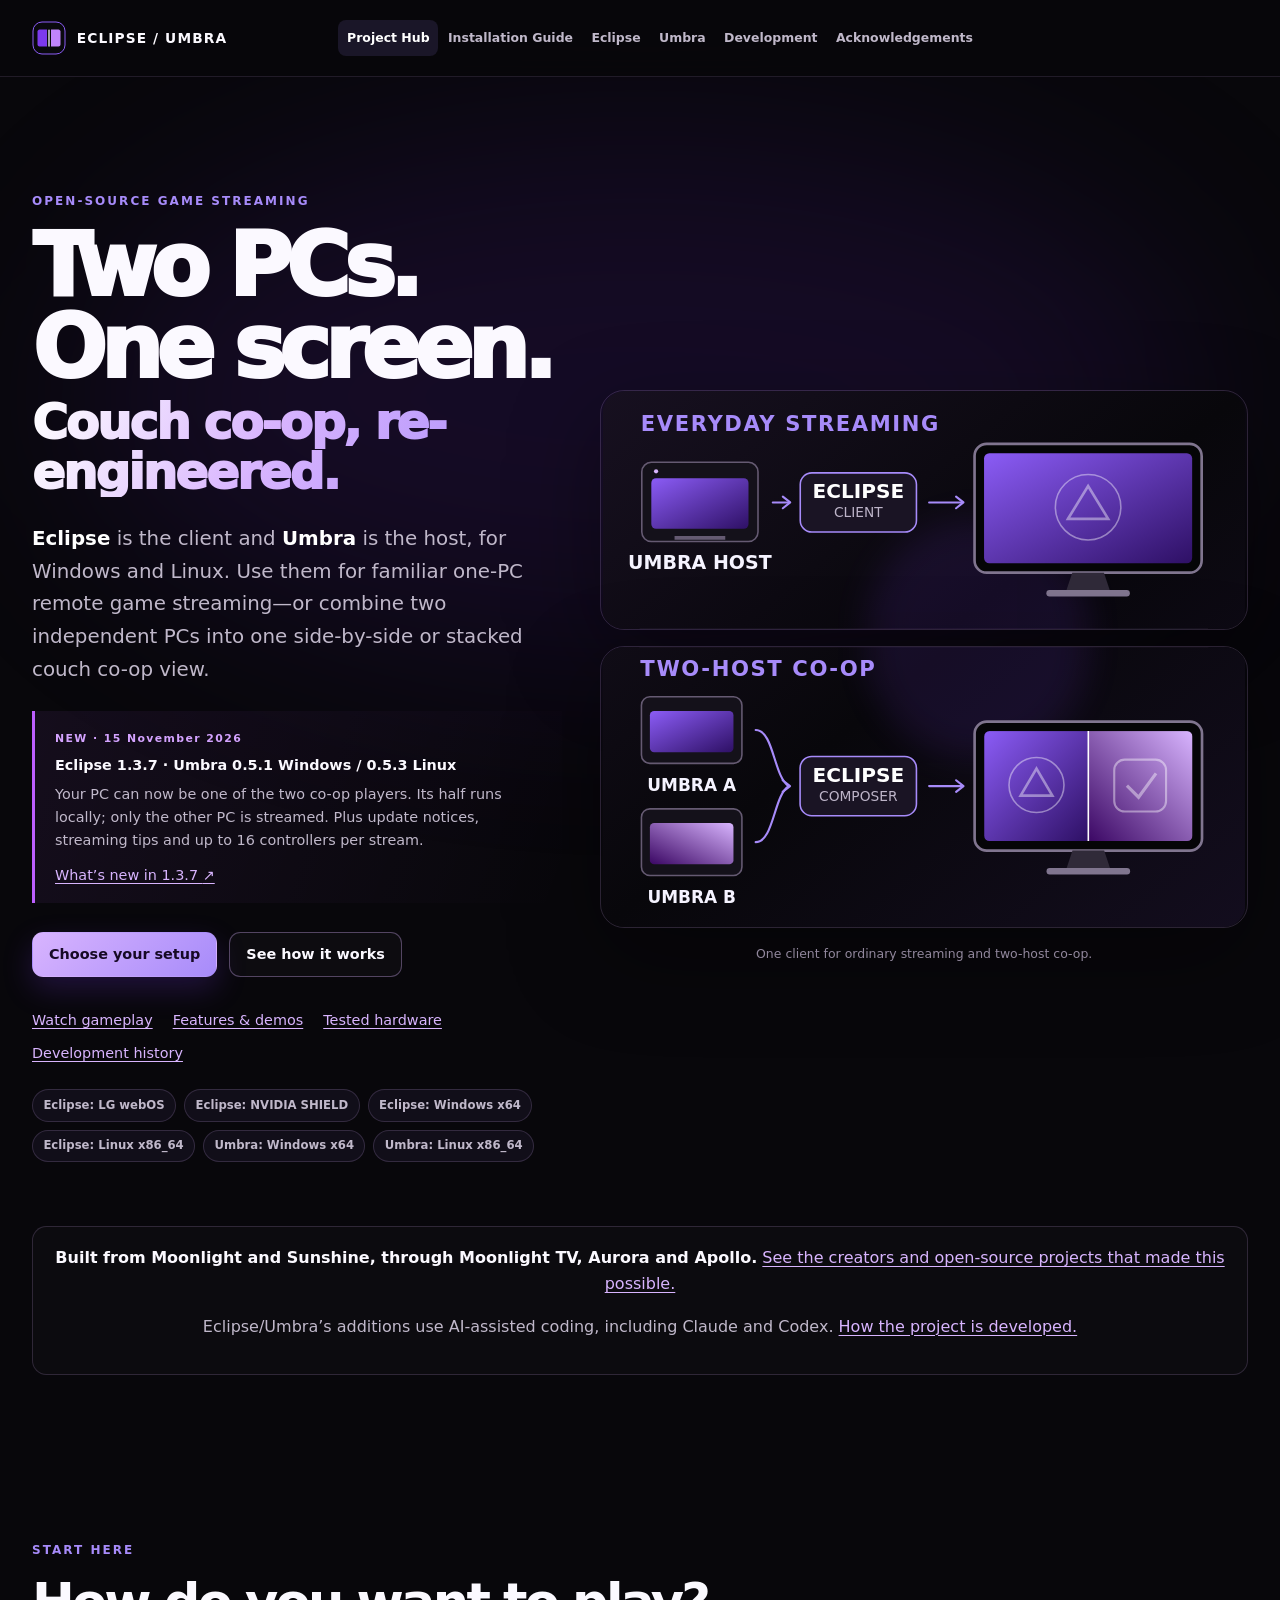
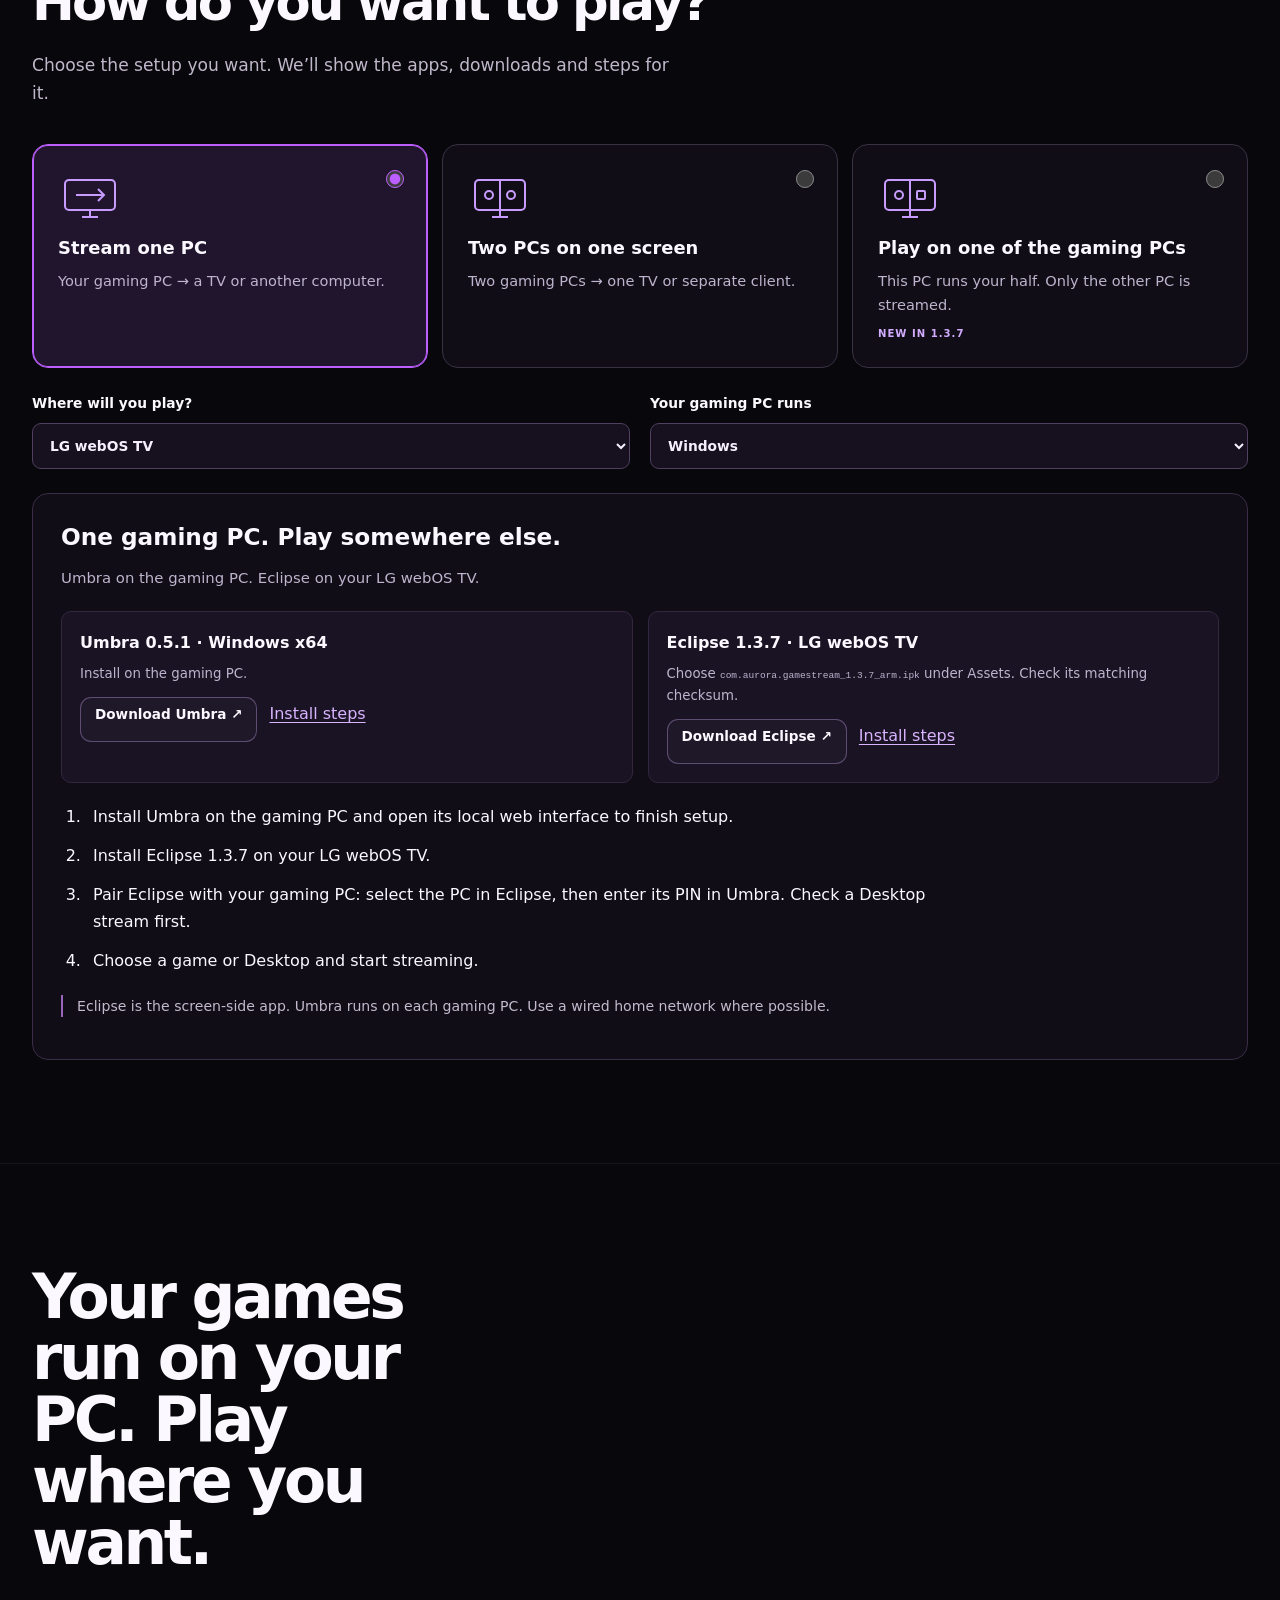
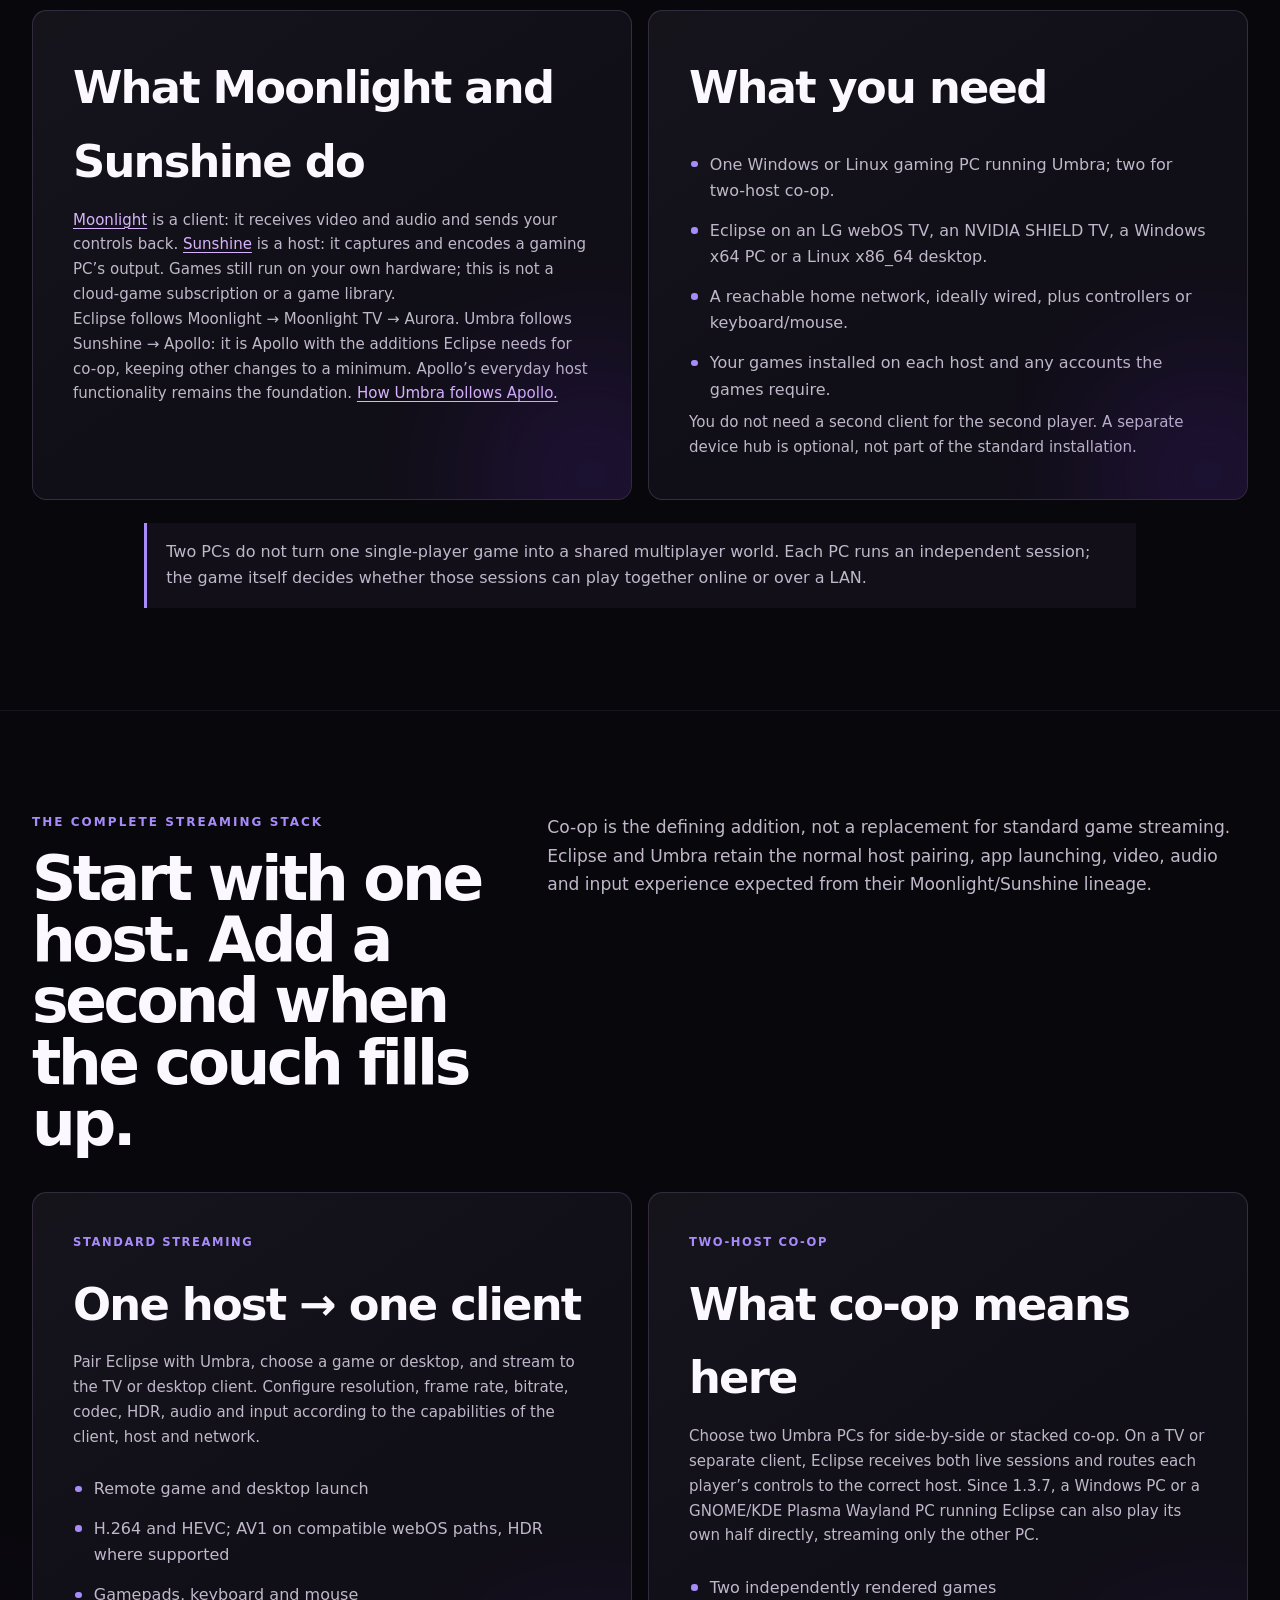
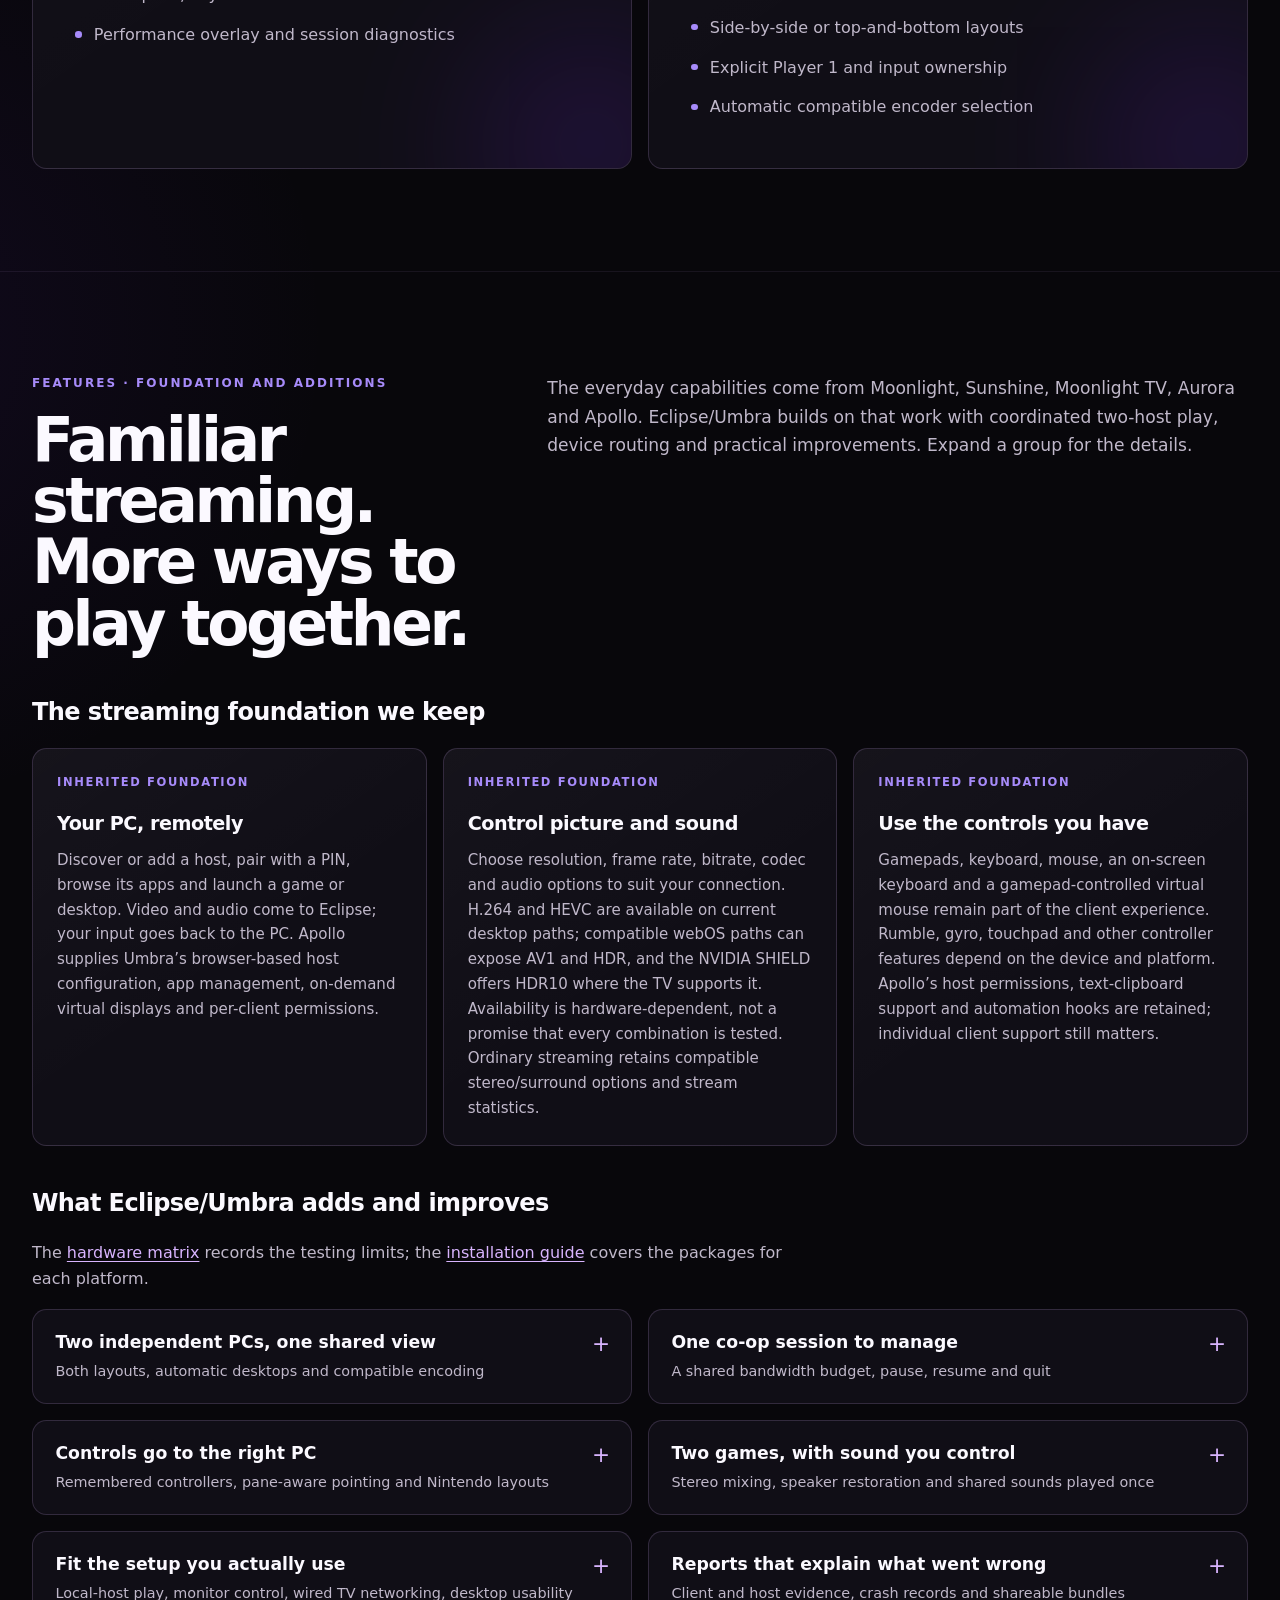
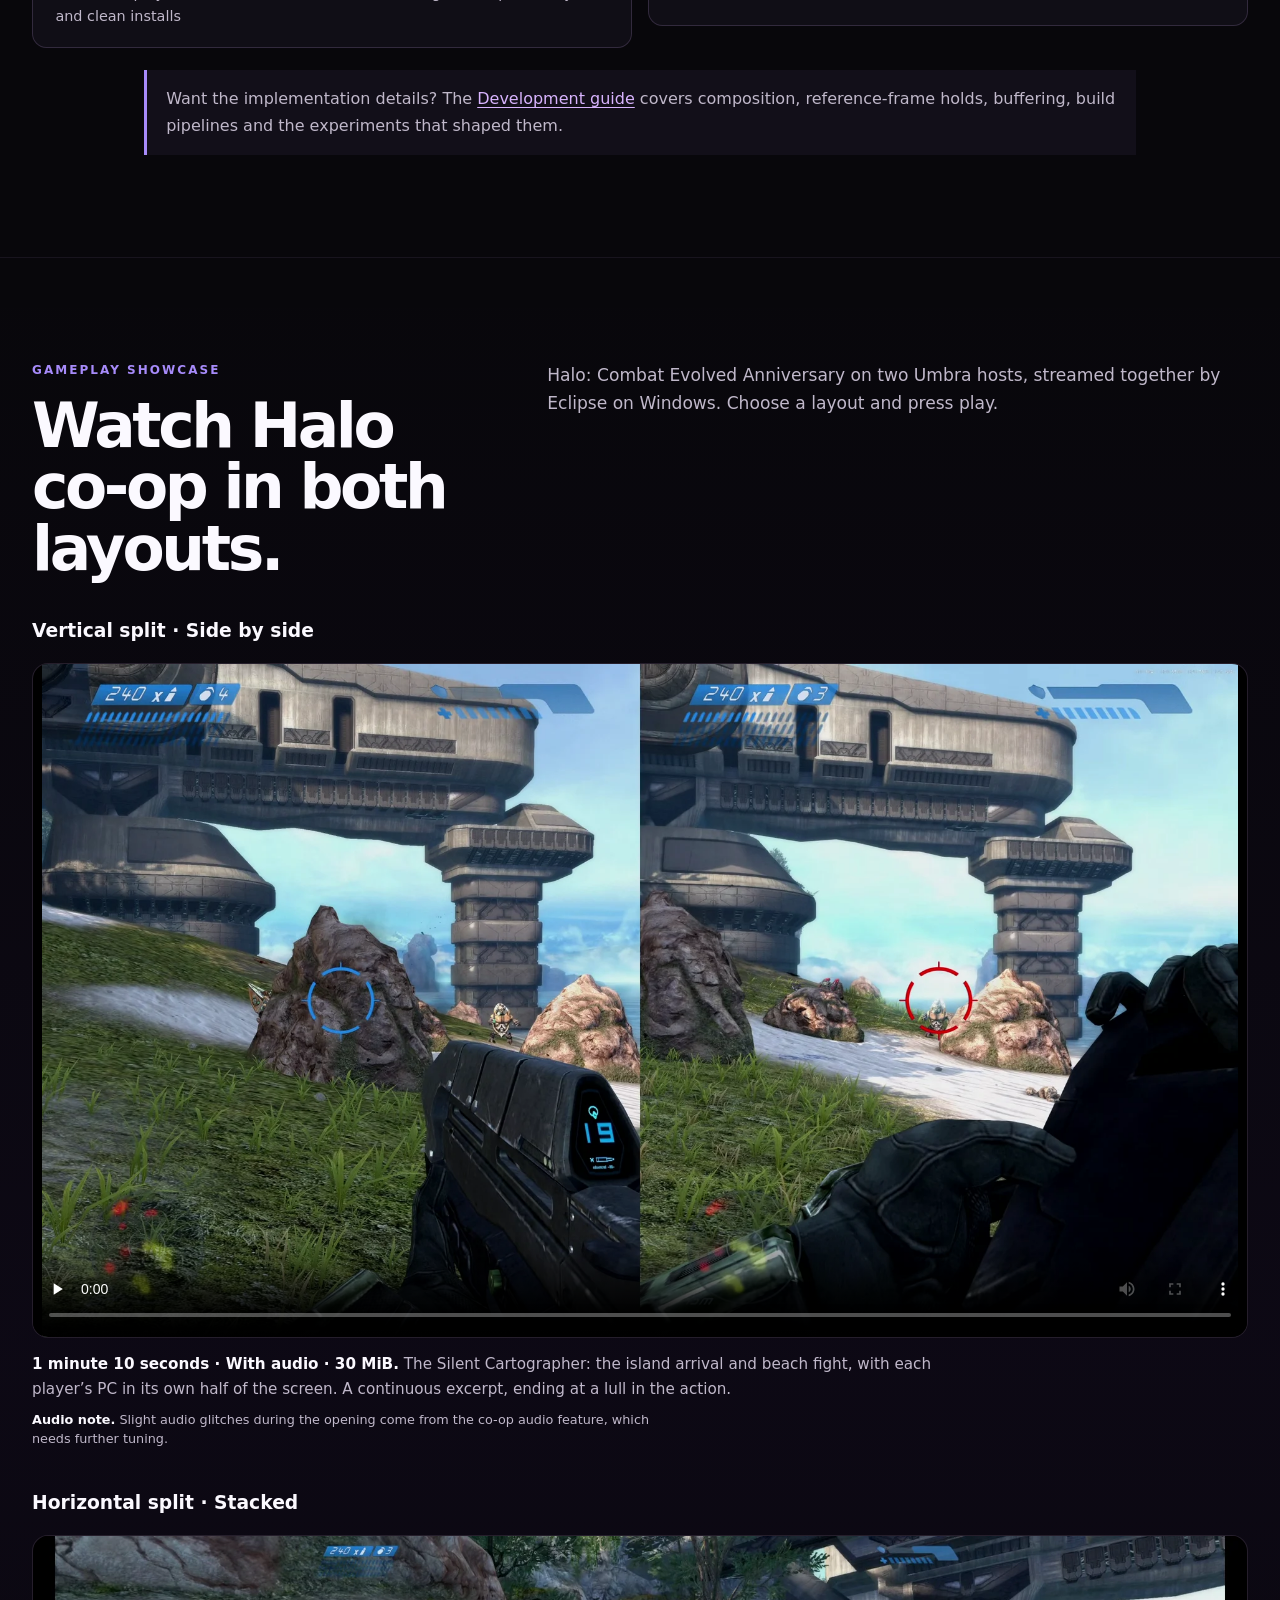
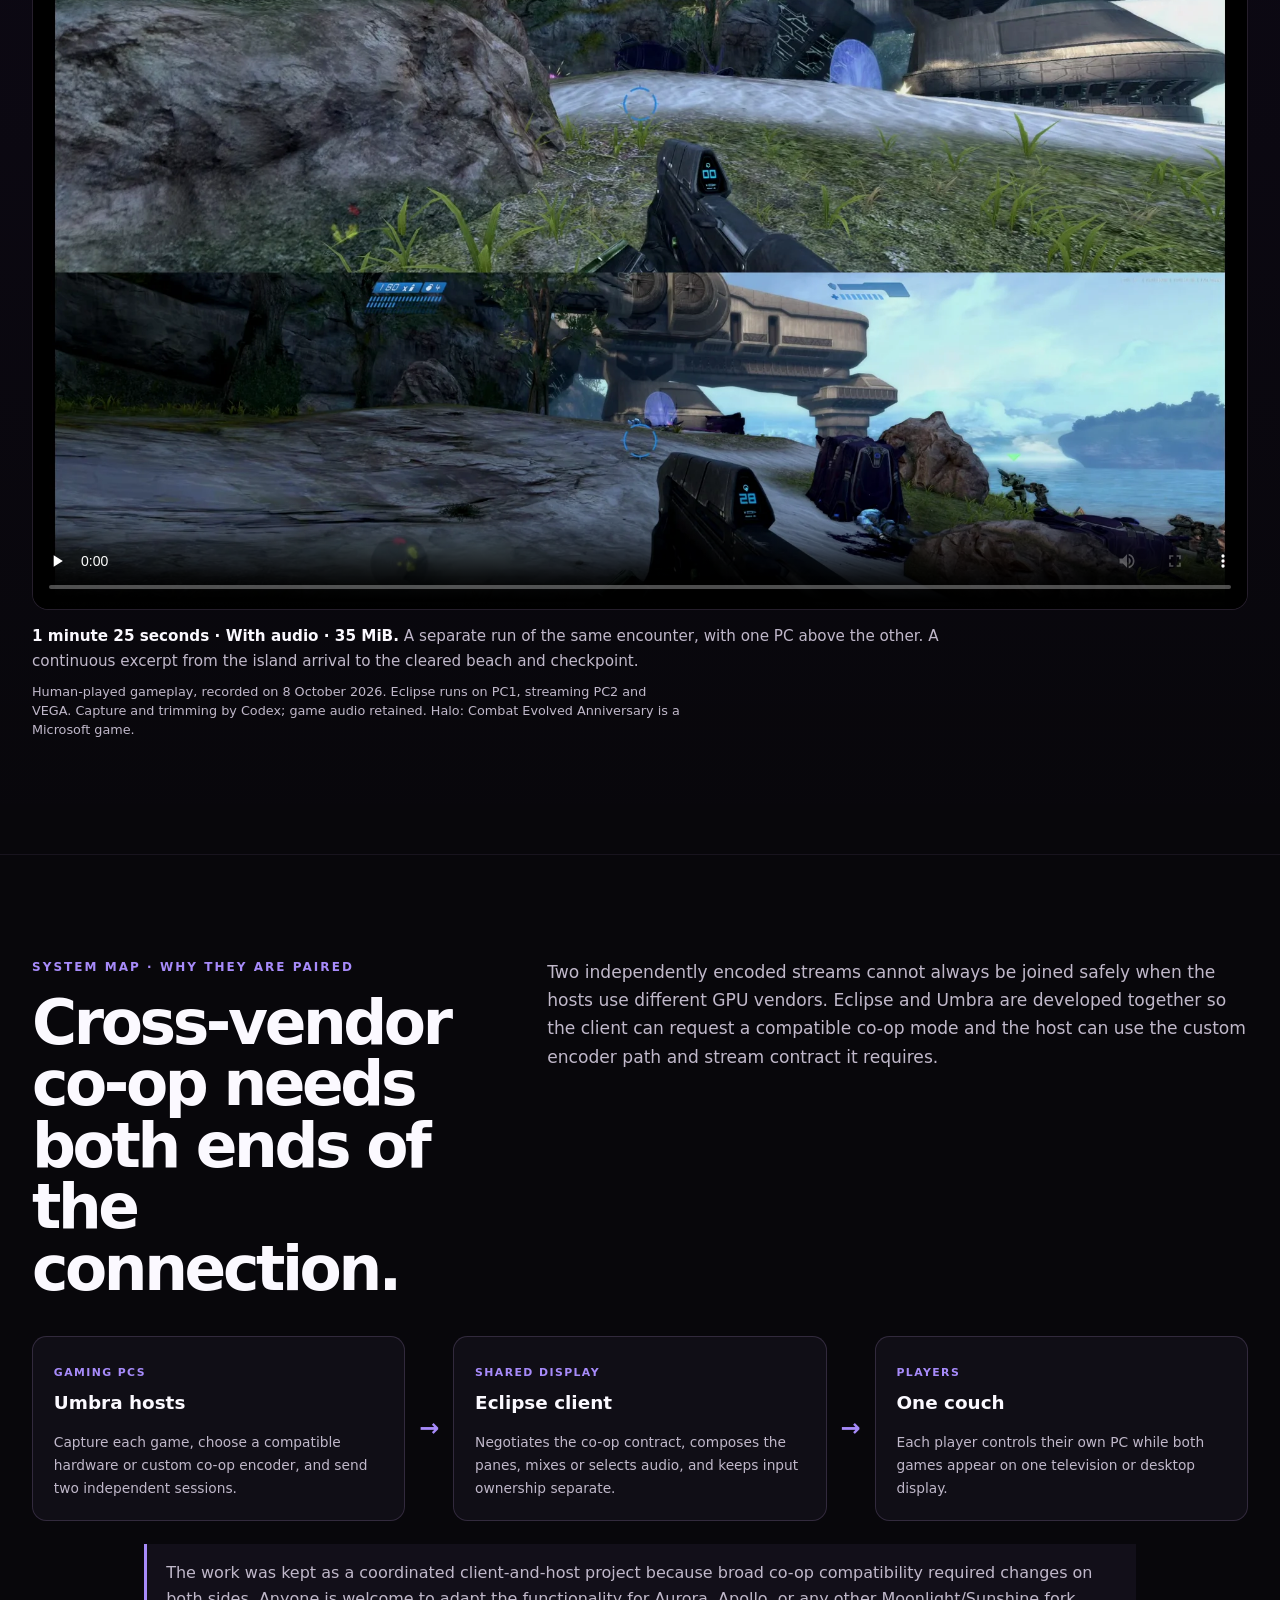
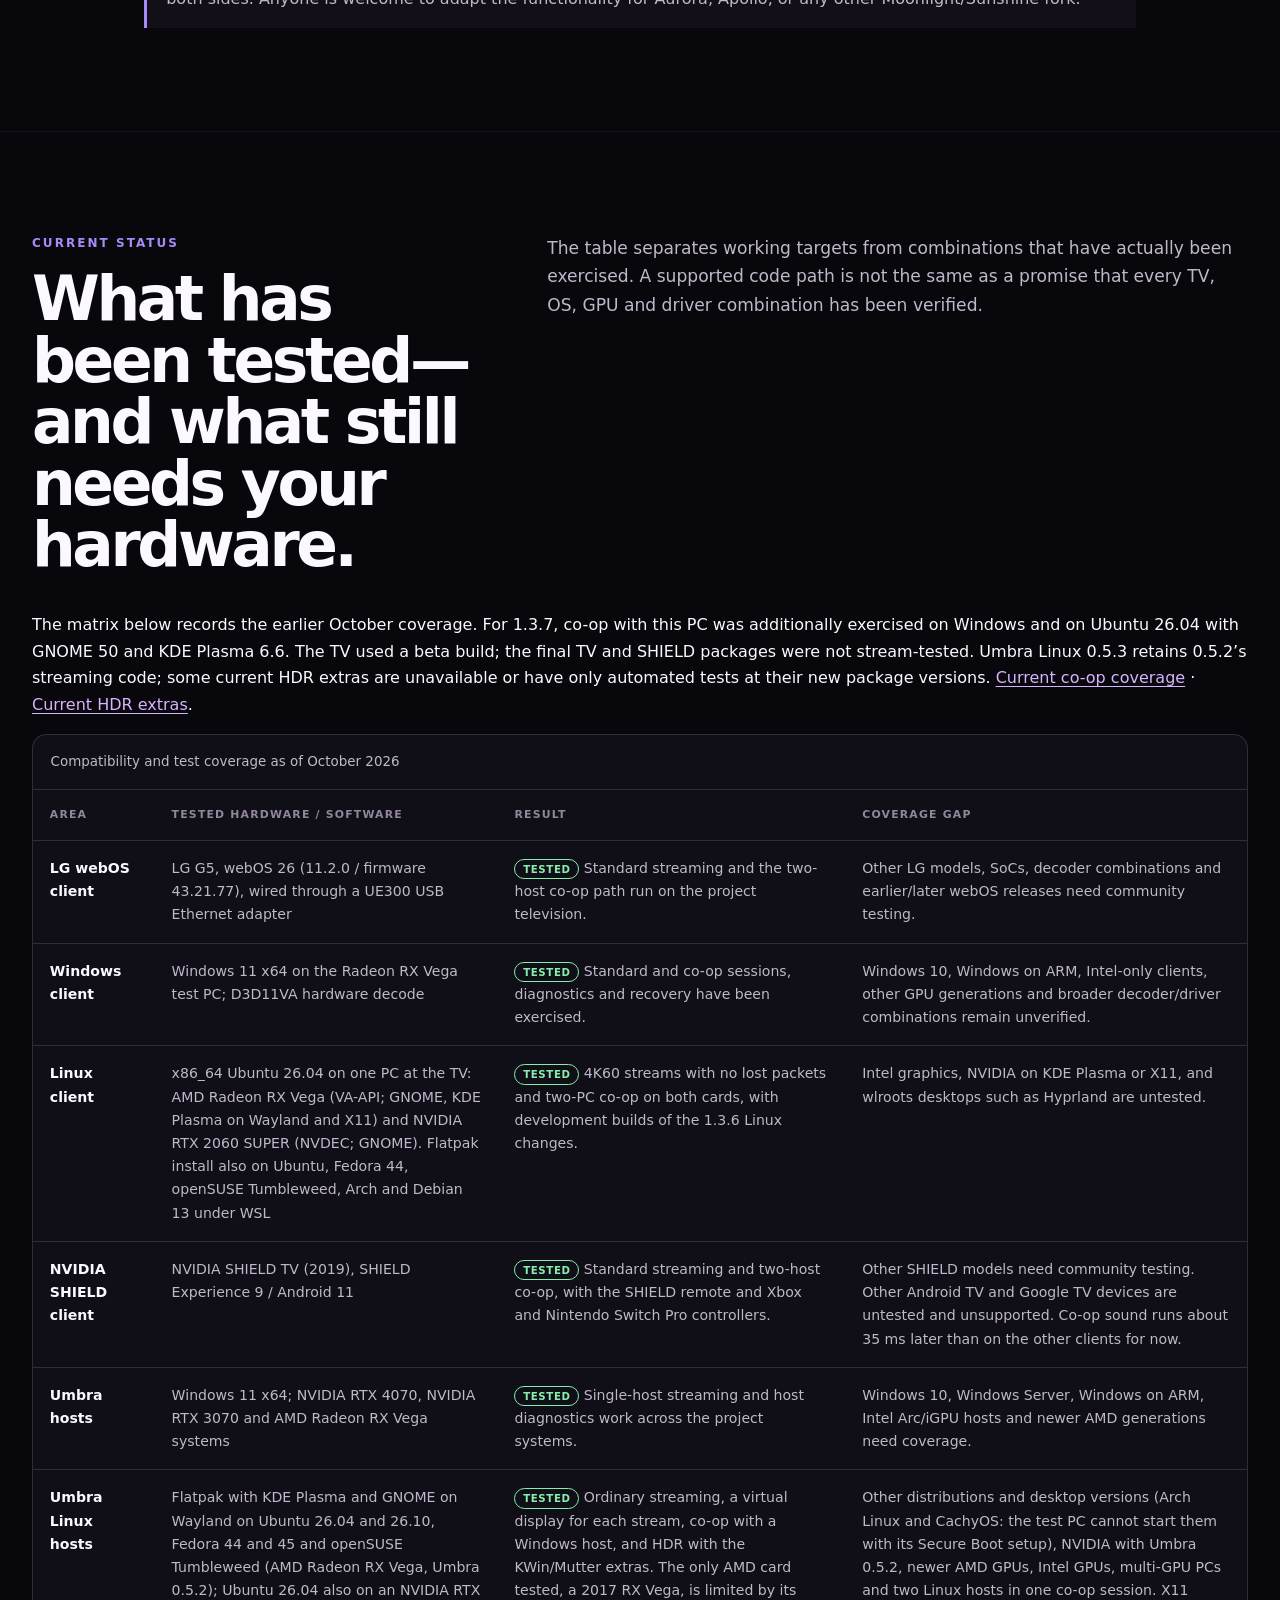
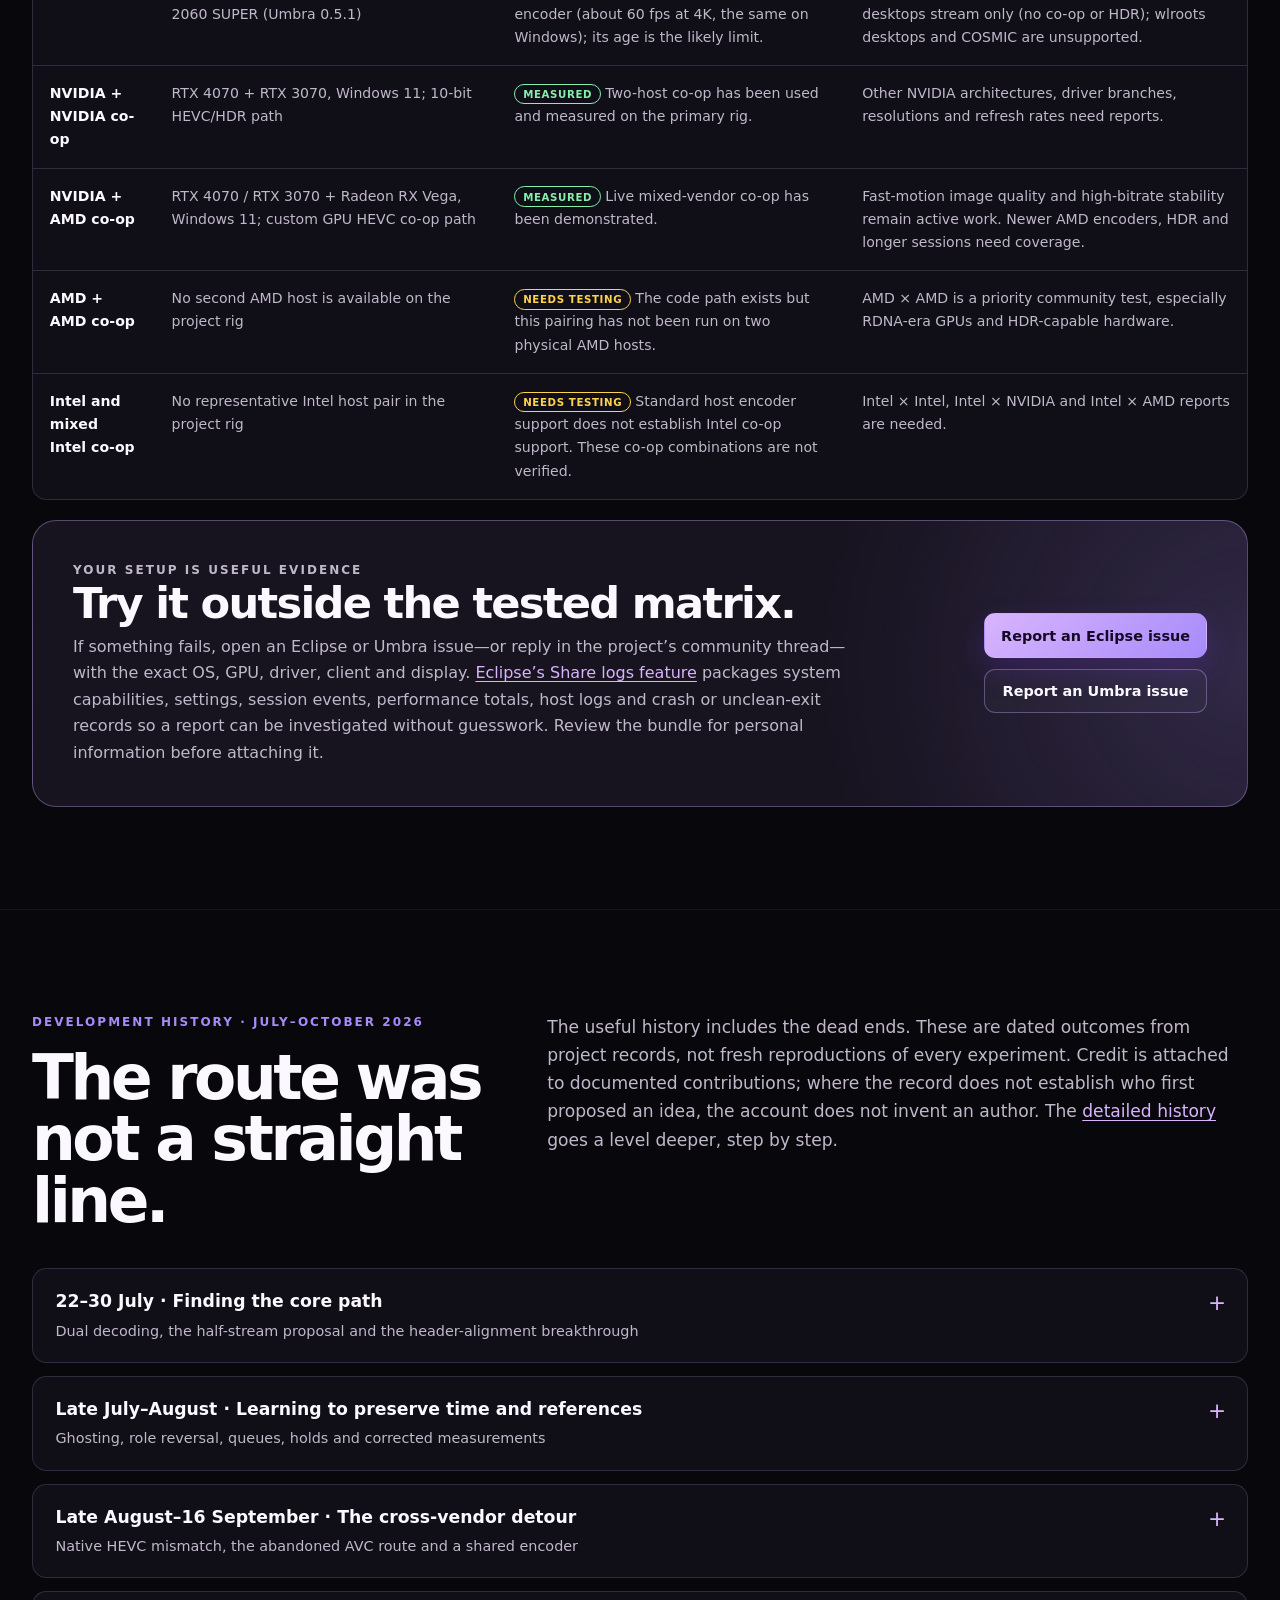
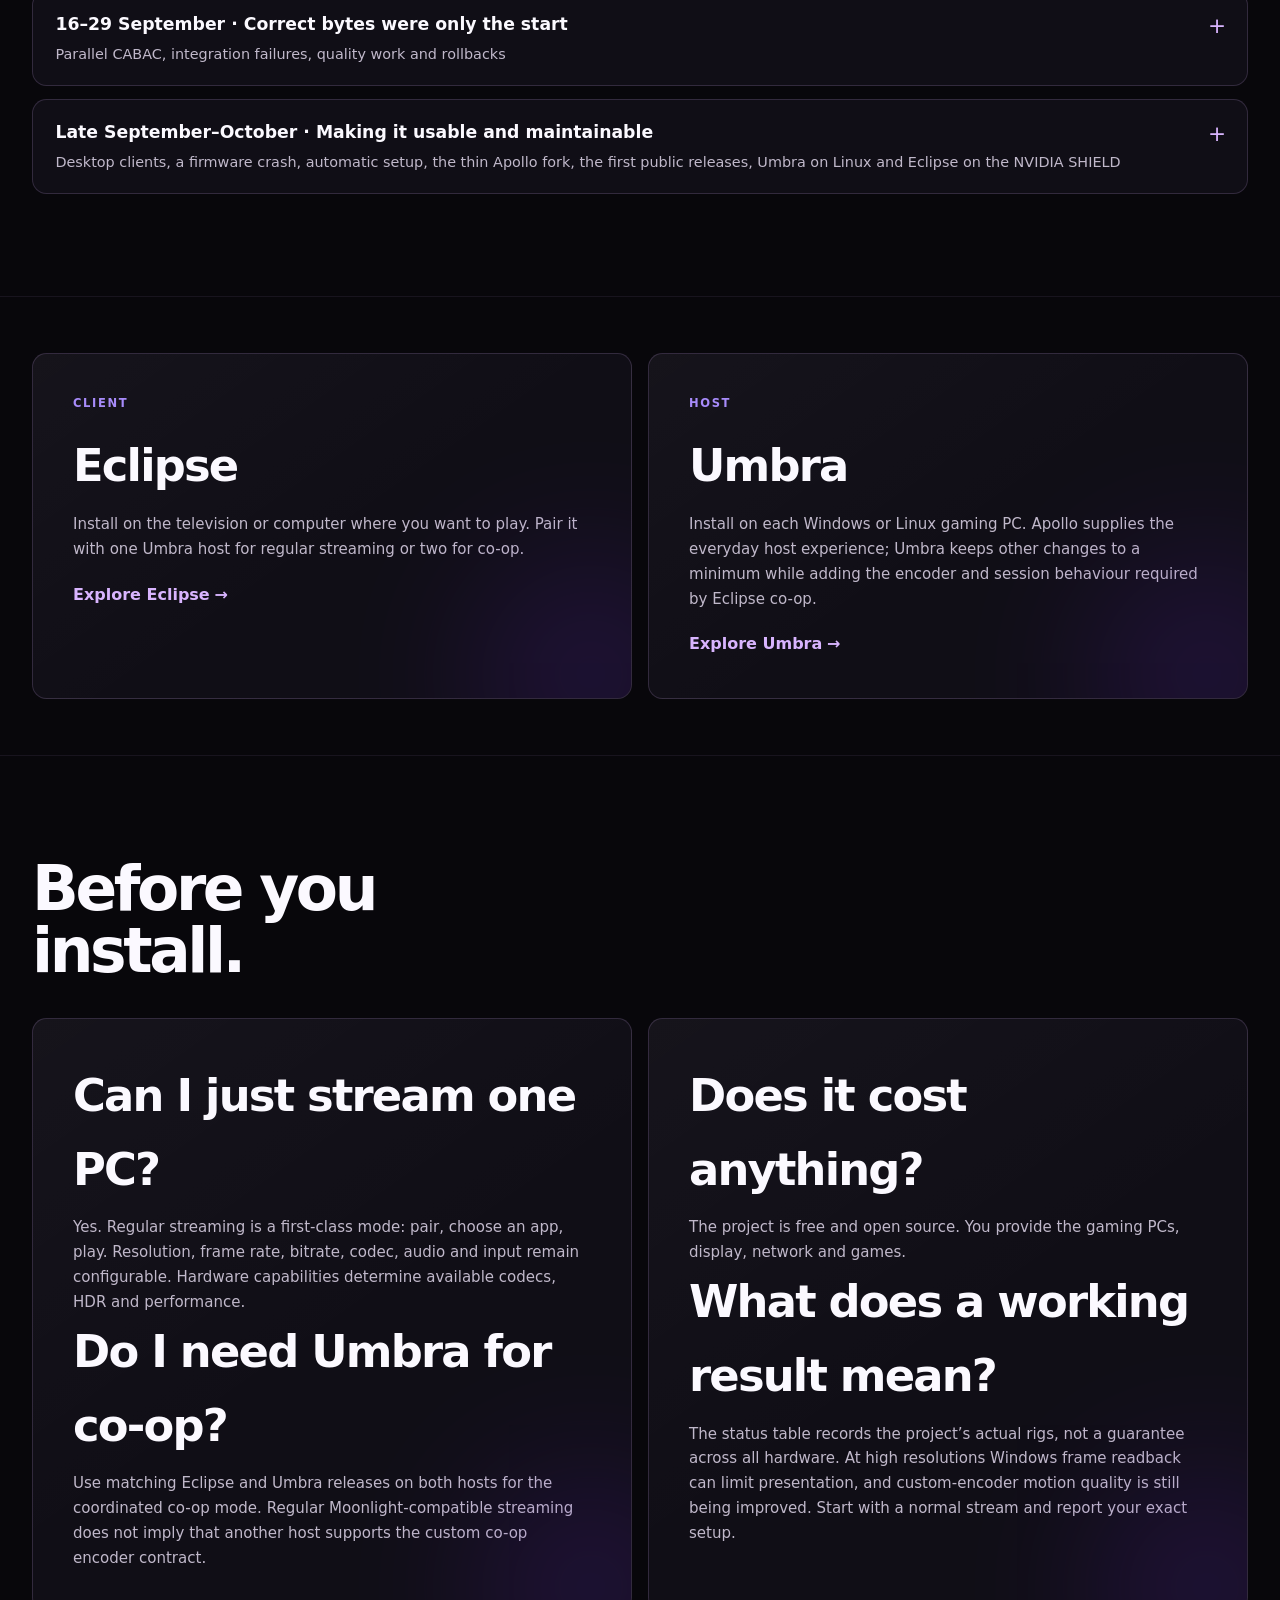
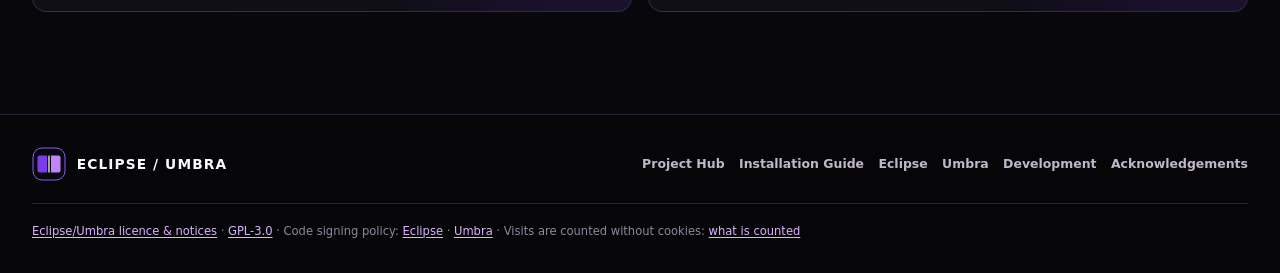
==== commit 199b5c1d: "Improve release site setup guidance and shared release content" ====
--- a/site/index.html
+++ b/site/index.html
@@ -18,6 +18,7 @@
   <link rel="canonical" href="https://preceptorofmagic.github.io/Eclipse-Umbra-Project-Hub/">
   <link rel="icon" href="assets/brand-mark.svg?v=20261001j" type="image/svg+xml">
   <link rel="stylesheet" href="assets/styles.css?v=20261029github-20261008g">
+<link rel="stylesheet" href="assets/guide.css">
 </head>
 <body>
   <a class="skip-link" href="#main">Skip to content</a>
@@ -40,7 +41,10 @@
           <p class="eyebrow">Open-source game streaming</p>
           <h1>Two PCs. One screen. <span>Couch co-op, re-engineered.</span></h1>
           <p class="hero-copy"><strong>Eclipse</strong> is the client and <strong>Umbra</strong> is the host, for Windows and Linux. Use them for familiar one-PC remote game streaming—or combine two independent PCs into one side-by-side or stacked couch co-op view.</p>
-          <div class="hero-actions"><a class="button" href="setup.html">Install Eclipse/Umbra</a><a class="button-secondary" href="#how-it-works">See how it works</a></div>
+          <!-- generated:release:start -->
+<aside class="release-strip" id="release" aria-label="Latest release"><span class="release-tag">NEW · 15 November 2026</span><p><strong>Eclipse 1.3.7 · Umbra 0.5.1 Windows / 0.5.3 Linux</strong></p><p>Your PC can now be one of the two co-op players. Its half runs locally; only the other PC is streamed. Plus update notices, streaming tips and up to 16 controllers per stream.</p><a href="https://github.com/PreceptorOfMagic/Eclipse/releases/tag/eclipse-v1.3.7">What’s new in 1.3.7 <span aria-hidden="true">↗</span></a></aside>
+<!-- generated:release:end -->
+          <div class="hero-actions"><a class="button" href="#choose-setup">Choose your setup</a><a class="button-secondary" href="#how-it-works">See how it works</a></div>
           <nav class="section-jumps" aria-label="On this page"><a href="#showcase">Watch gameplay</a><a href="#features">Features &amp; demos</a><a href="#status">Tested hardware</a><a href="#timeline">Development history</a></nav>
           <ul class="platform-pills" aria-label="Supported platform targets"><li>Eclipse: LG webOS</li><li>Eclipse: NVIDIA SHIELD</li><li>Eclipse: Windows x64</li><li>Eclipse: Linux x86_64</li><li>Umbra: Windows x64</li><li>Umbra: Linux x86_64</li></ul>
         </div>
@@ -59,7 +63,10 @@
       <div class="shell lineage-strip"><strong>Built from Moonlight and Sunshine, through Moonlight TV, Aurora and Apollo.</strong> <a href="credits.html">See the creators and open-source projects that made this possible.</a><p>Eclipse/Umbra’s additions use AI-assisted coding, including Claude and Codex. <a href="development.html#development-process">How the project is developed.</a></p></div>
     </section>
 
-<section class="section compact-section" id="release"><div class="shell prose"><h2>New release · 15 November 2026</h2><p><strong>Eclipse 1.3.7 · Umbra 0.5.1 for Windows · Umbra 0.5.3 for Linux</strong></p><p>Play co-op on one of the two gaming PCs: on Windows, GNOME or KDE Plasma, your half runs directly on that PC and only the other PC is streamed. This release also adds update notices, streaming tips, up to 16 controllers per stream and right-stick menu scrolling.</p><p><a href="setup.html#coop-this-pc">Set up co-op with this PC</a> · <a href="https://github.com/PreceptorOfMagic/Eclipse/releases/tag/eclipse-v1.3.7">Eclipse release notes</a> · <a href="https://github.com/PreceptorOfMagic/Umbra/releases/tag/umbra-v0.5.1">Umbra Windows</a> · <a href="https://github.com/PreceptorOfMagic/Umbra/releases/tag/umbra-linux-v0.5.3">Umbra Linux</a></p></div></section>
+
+<!-- generated:chooser:start -->
+<section class="section setup-chooser" id="choose-setup"><div class="shell"><div class="section-head"><p class="eyebrow">Start here</p><h2>How do you want to play?</h2><p class="section-lede">Choose the setup you want. We’ll show the apps, downloads and steps for it.</p></div><form class="guide-form"><fieldset class="mode-options"><legend class="guide-sr">Choose your setup</legend><label class="mode-card"><input type="radio" name="setup-mode" value="single" checked><svg viewBox="0 0 64 56" aria-hidden="true" fill="none" stroke="currentColor" stroke-width="2"><rect x="7" y="10" width="50" height="30" rx="4"/><path d="M24 47h16M32 40v7"/><path d="M18 25h28m-6-6 6 6-6 6"/></svg><span class="mode-title">Stream one PC</span><span class="mode-copy">Your gaming PC → a TV or another computer.</span></label><label class="mode-card"><input type="radio" name="setup-mode" value="remote" ><svg viewBox="0 0 64 56" aria-hidden="true" fill="none" stroke="currentColor" stroke-width="2"><rect x="7" y="10" width="50" height="30" rx="4"/><path d="M24 47h16M32 40v7"/><path d="M32 11v28"/><circle cx="21" cy="25" r="4"/><circle cx="43" cy="25" r="4"/></svg><span class="mode-title">Two PCs on one screen</span><span class="mode-copy">Two gaming PCs → one TV or separate client.</span></label><label class="mode-card"><input type="radio" name="setup-mode" value="local" ><svg viewBox="0 0 64 56" aria-hidden="true" fill="none" stroke="currentColor" stroke-width="2"><rect x="7" y="10" width="50" height="30" rx="4"/><path d="M24 47h16M32 40v7"/><path d="M32 11v28"/><circle cx="21" cy="25" r="4"/><rect x="39" y="21" width="8" height="8" rx="1"/></svg><span class="mode-title">Play on one of the gaming PCs</span><span class="mode-copy">This PC runs your half. Only the other PC is streamed.</span><span class="mode-new">NEW IN 1.3.7</span></label></fieldset><div class="guide-selects"><label>Where will you play?<select name="client"><option value="webos">LG webOS TV</option><option value="shield">NVIDIA SHIELD TV</option><option value="windows">Windows PC</option><option value="linux">Linux PC</option></select></label><label><span data-host-label>Your gaming PC runs</span><select name="host"><option value="windows">Windows</option><option value="linux">Linux</option><option value="mixed" hidden>Windows and Linux</option></select></label></div></form><div class="guide-result" aria-live="polite" aria-atomic="false"></div><noscript><p>Install <a href="setup.html#umbra-windows">Umbra for Windows</a> or <a href="setup.html#umbra-linux">Umbra for Linux</a> on each gaming PC, then choose <a href="eclipse.html#downloads">Eclipse for your display</a>. Read <a href="setup.html#pairing">pairing</a> or <a href="setup.html#coop-this-pc">co-op with this PC</a>.</p></noscript><script type="application/json" class="guide-data">{"release":{"date":"15 November 2026","eclipse":"1.3.7","windows":"0.5.1","linux":"0.5.3","summary":"Your PC can now be one of the two co-op players. Its half runs locally; only the other PC is streamed. Plus update notices, streaming tips and up to 16 controllers per stream."},"releases":{"eclipse":"https://github.com/PreceptorOfMagic/Eclipse/releases/tag/eclipse-v1.3.7","windows":"https://github.com/PreceptorOfMagic/Umbra/releases/tag/umbra-v0.5.1","linux":"https://github.com/PreceptorOfMagic/Umbra/releases/tag/umbra-linux-v0.5.3"}}</script></div></section>
+<!-- generated:chooser:end -->
 <section class="section" id="streaming-basics"><div class="shell"><div class="section-head"><h2>Your games run on your PC. Play where you want.</h2></div><div class="project-grid"><article class="project-card"><h3>What Moonlight and Sunshine do</h3><p><a href="https://moonlight-stream.org/">Moonlight</a> is a client: it receives video and audio and sends your controls back. <a href="https://github.com/LizardByte/Sunshine">Sunshine</a> is a host: it captures and encodes a gaming PC’s output. Games still run on your own hardware; this is not a cloud-game subscription or a game library.</p><p>Eclipse follows Moonlight → Moonlight TV → Aurora. Umbra follows Sunshine → Apollo: it is Apollo with the additions Eclipse needs for co-op, keeping other changes to a minimum. Apollo’s everyday host functionality remains the foundation. <a href="umbra.html#apollo">How Umbra follows Apollo.</a></p></article><article class="project-card"><h3>What you need</h3><ul><li>One Windows or Linux gaming PC running Umbra; two for two-host co-op.</li><li>Eclipse on an LG webOS TV, an NVIDIA SHIELD TV, a Windows x64 PC or a Linux x86_64 desktop.</li><li>A reachable home network, ideally wired, plus controllers or keyboard/mouse.</li><li>Your games installed on each host and any accounts the games require.</li></ul><p>You do not need a second client for the second player. A separate device hub is optional, not part of the standard installation.</p></article></div><p class="section-note">Two PCs do not turn one single-player game into a shared multiplayer world. Each PC runs an independent session; the game itself decides whether those sessions can play together online or over a LAN.</p></div></section>
     <section class="section" id="how-it-works">
       <div class="shell">
@@ -262,5 +269,6 @@
   <script type="module" src="assets/disclosures.mjs"></script>
   <script type="module" src="assets/playback.mjs?v=20261008halo"></script>
 <script type="module" src="assets/count.mjs"></script>
+<script type="module" src="assets/guide.mjs"></script>
 </body>
 </html>
--- a/site/assets/guide.css
+++ b/site/assets/guide.css
@@ -0,0 +1,3 @@
+.release-strip{border-left:3px solid #bd5fff;padding:15px 20px;margin:24px 0;background:linear-gradient(110deg,#bd5fff12,transparent);font-size:.9rem;max-width:780px}.release-strip p{margin:5px 0}.release-strip p+ p{color:var(--muted,#b9b3c8);line-height:1.6}.release-tag{font-size:.68rem;letter-spacing:.13em;font-weight:800;color:#d4a3ff}.release-strip a{display:inline-block;margin-top:7px}.release-page{padding-block:0 24px}.release-page .release-strip{max-width:none}.setup-chooser .section-head{max-width:850px}.setup-chooser h2{font-size:clamp(2rem,4vw,3.5rem);line-height:1.08}.mode-options{border:0;padding:0;margin:0;display:grid;grid-template-columns:repeat(3,minmax(0,1fr));gap:14px}.mode-card{position:relative;border:1px solid #393141;border-radius:16px;display:flex;flex-direction:column;gap:10px;padding:25px;cursor:pointer;background:#100d17;transition:border-color .15s,background .15s}.mode-card:has(input:checked){border-color:#bd5fff;background:#21152e;box-shadow:inset 0 0 0 1px #bd5fff}.mode-card:has(input:focus-visible){outline:3px solid #f0d3ff;outline-offset:4px}.mode-card input{position:absolute;right:20px;top:22px;accent-color:#bd5fff;width:18px;height:18px}.mode-card svg{width:64px;height:56px;color:#c89bff}.mode-title{font-size:1.12rem;font-weight:750;line-height:1.3;padding-right:10px}.mode-copy{font-size:.91rem;color:#bdb5cd;line-height:1.6}.mode-new{font-size:.63rem;letter-spacing:.1em;color:#d2adff;font-weight:800}.guide-selects{display:grid;grid-template-columns:1fr 1fr;gap:20px;margin:24px 0}.guide-selects label{display:grid;gap:8px;font-weight:700;font-size:.86rem}.guide-selects select{border:1px solid #50405f;border-radius:9px;padding:13px;color:#f6efff;background:#16101f;font:inherit;min-width:0;width:100%}.guide-result{padding:28px;border:1px solid #3a2d47;border-radius:16px;background:#100d17}.guide-result h3{font-size:1.45rem;line-height:1.25;margin:0 0 8px}.guide-result-intro{color:#bdb5cd;font-size:.93rem}.guide-downloads{display:grid;grid-template-columns:repeat(2,minmax(0,1fr));gap:15px;margin:20px 0}.guide-download{padding:18px;border-radius:10px;background:#1a1324;border:1px solid #32273f}.guide-download small{display:block;color:#bdb5cd;margin:7px 0 12px}.guide-download strong{display:block}.guide-download .button-secondary{font-size:.85rem;padding:10px 14px;display:inline-block}.guide-download a+a{margin-left:12px}.guide-steps{padding-left:25px;max-width:900px;line-height:1.7}.guide-steps li{padding-left:7px;margin:12px 0}.guide-note{border-left:2px solid #9766ba;padding-left:14px;font-size:.88rem;color:#c4bace;line-height:1.6;margin-top:20px}.guide-sr{position:absolute;width:1px;height:1px;overflow:hidden;clip:rect(0,0,0,0);white-space:nowrap}.guide-detail-section{padding-block:12px!important;border:0}.guide-detail{margin:0!important}.guide-detail-body{padding-top:24px}.guide-detail-body>.section-head{display:none}.guide-detail-body .media-figure{max-width:900px}.extra-unavailable{padding:14px;background:#17131c;border:1px dashed #54465e;border-radius:9px;max-width:340px}.availability-label{font-size:.8rem;font-weight:750;color:#dfc6b1}.extra-unavailable p{font-size:.83rem;color:#b8abbf;line-height:1.5;margin:8px 0 0}.new-mode-demo h2{font-size:clamp(2rem,4vw,3.5rem)}.demo-chapters{display:flex;flex-wrap:wrap;gap:8px;list-style:none;padding:0}.demo-chapters li{padding:8px 12px;border:1px solid #41304e;border-radius:20px;color:#c9b9d7;font-size:.78rem}.new-mode-demo video{width:100%;height:auto;border-radius:12px;background:#110d17}.draft-video-note{padding:35px;border:1px dashed #69517e;border-radius:12px;color:#c8b8d5}.guide-form button,.guide-form select,.guide-form input{touch-action:manipulation}@media(max-width:700px){.mode-options{grid-template-columns:1fr}.mode-card{padding:18px 54px 18px 78px;min-height:112px;gap:5px}.mode-card svg{position:absolute;left:16px;top:22px;width:46px}.mode-card input{right:18px;top:23px}.guide-selects,.guide-downloads{grid-template-columns:1fr}.guide-result{padding:19px}.release-strip{padding:12px 15px}.guide-detail summary{align-items:flex-start}.mode-title{font-size:1rem}.mode-copy{font-size:.83rem}}@media(prefers-reduced-motion:reduce){.mode-card{transition:none}}
+
+.setup-chooser .section-head{display:block}.setup-chooser .section-head h2{margin:0 0 20px}.setup-chooser .section-head .section-lede{max-width:640px}
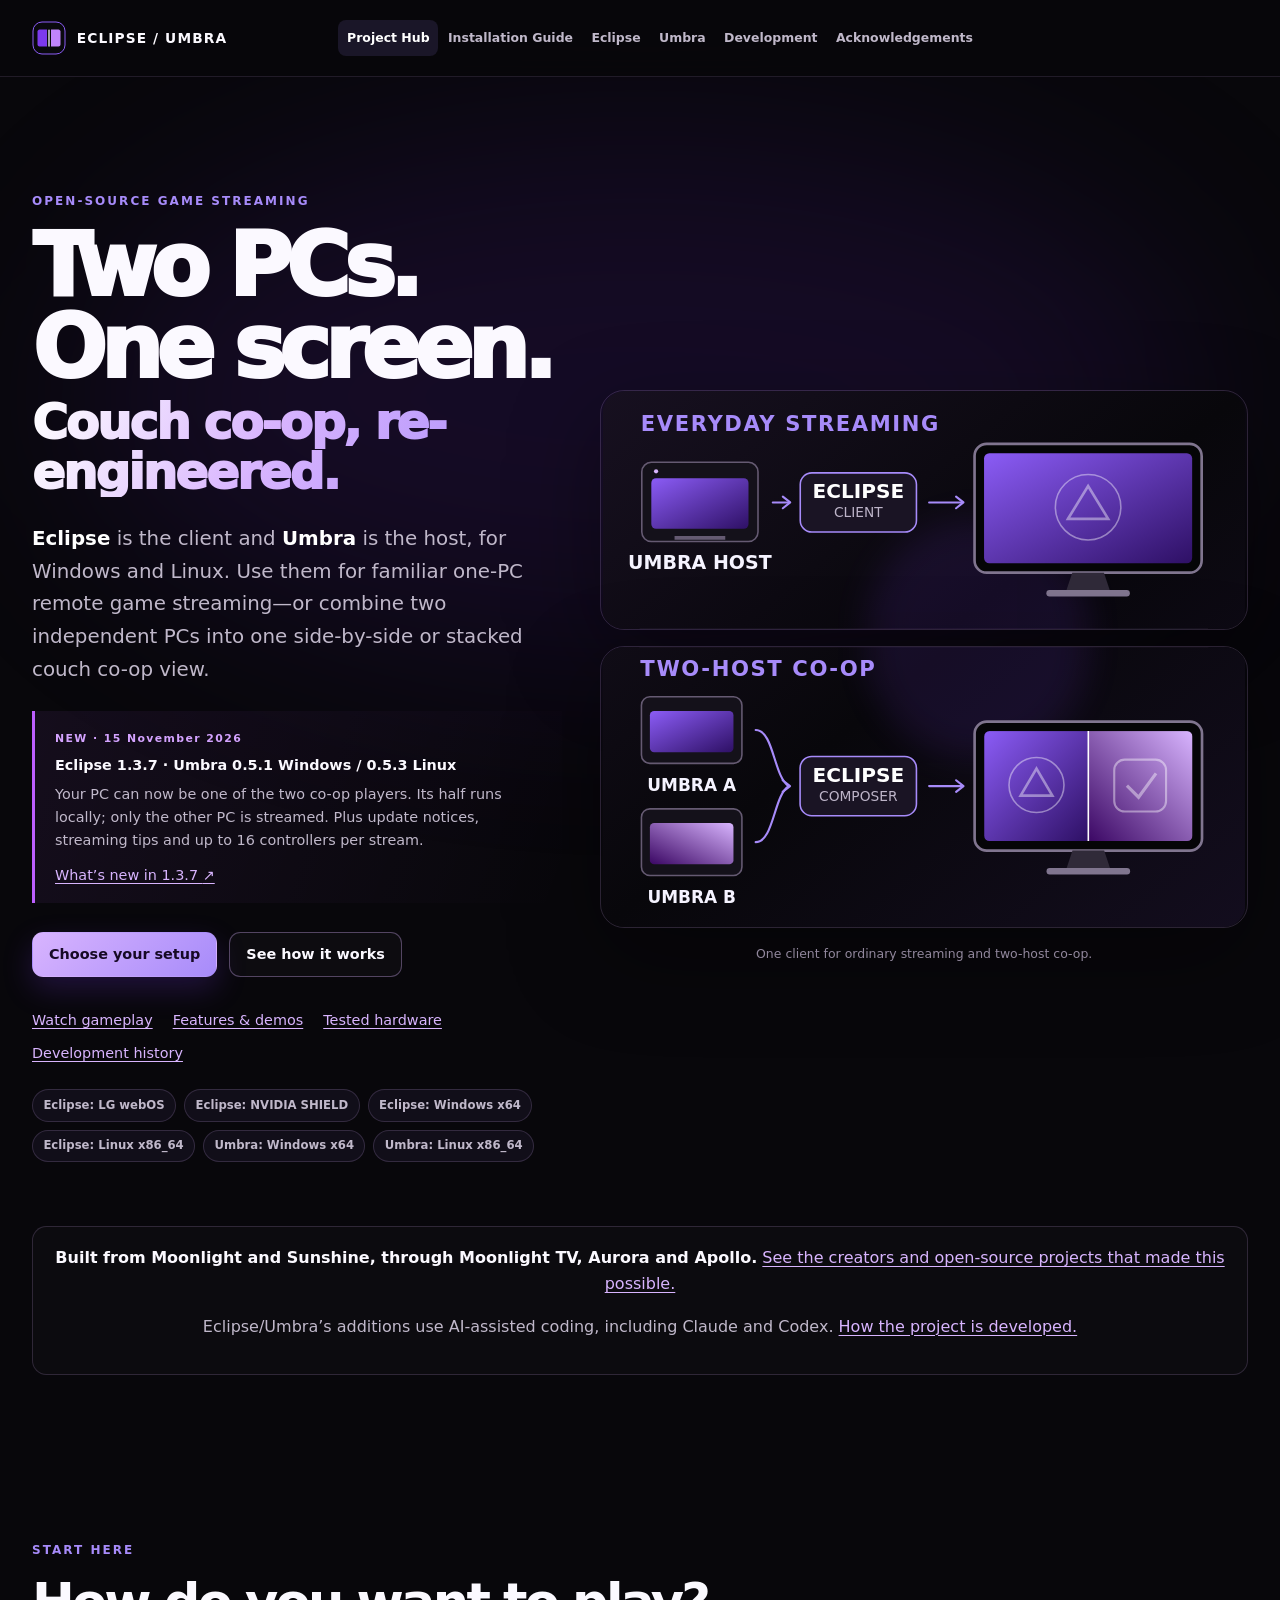
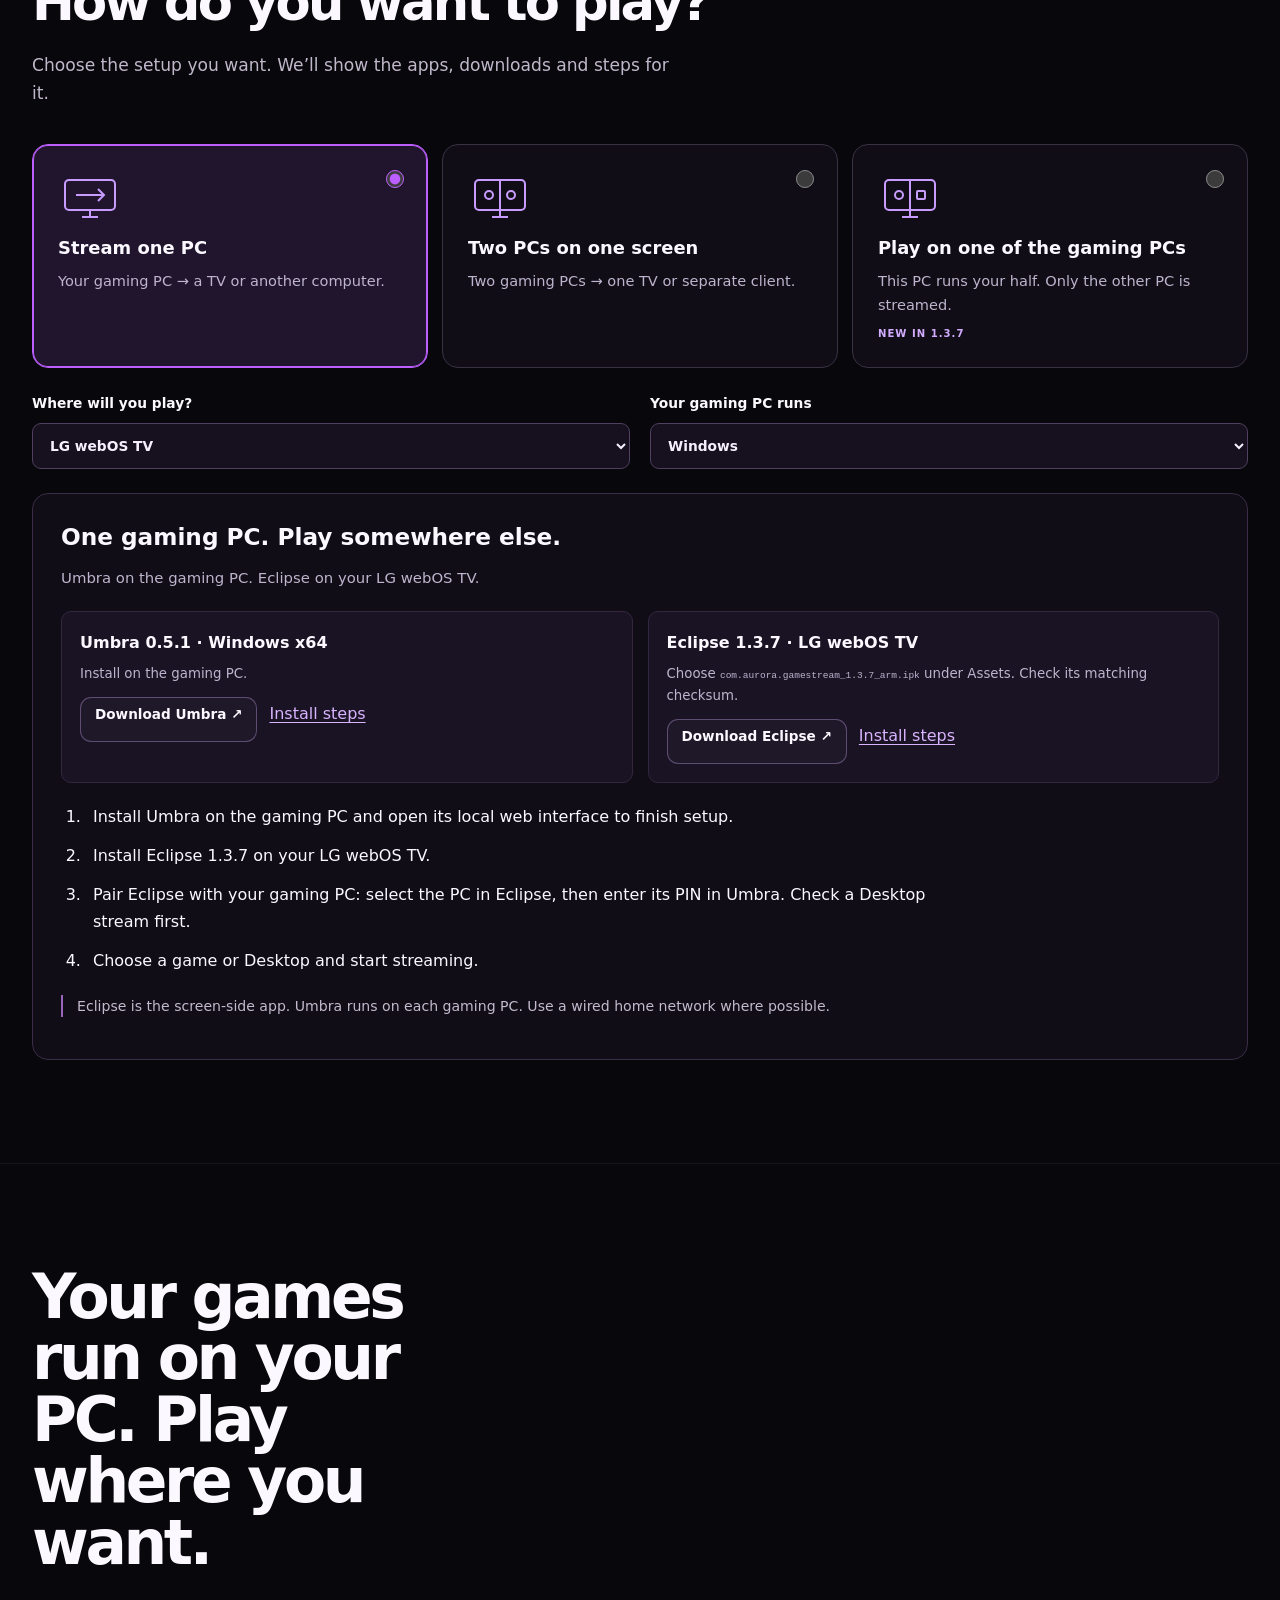
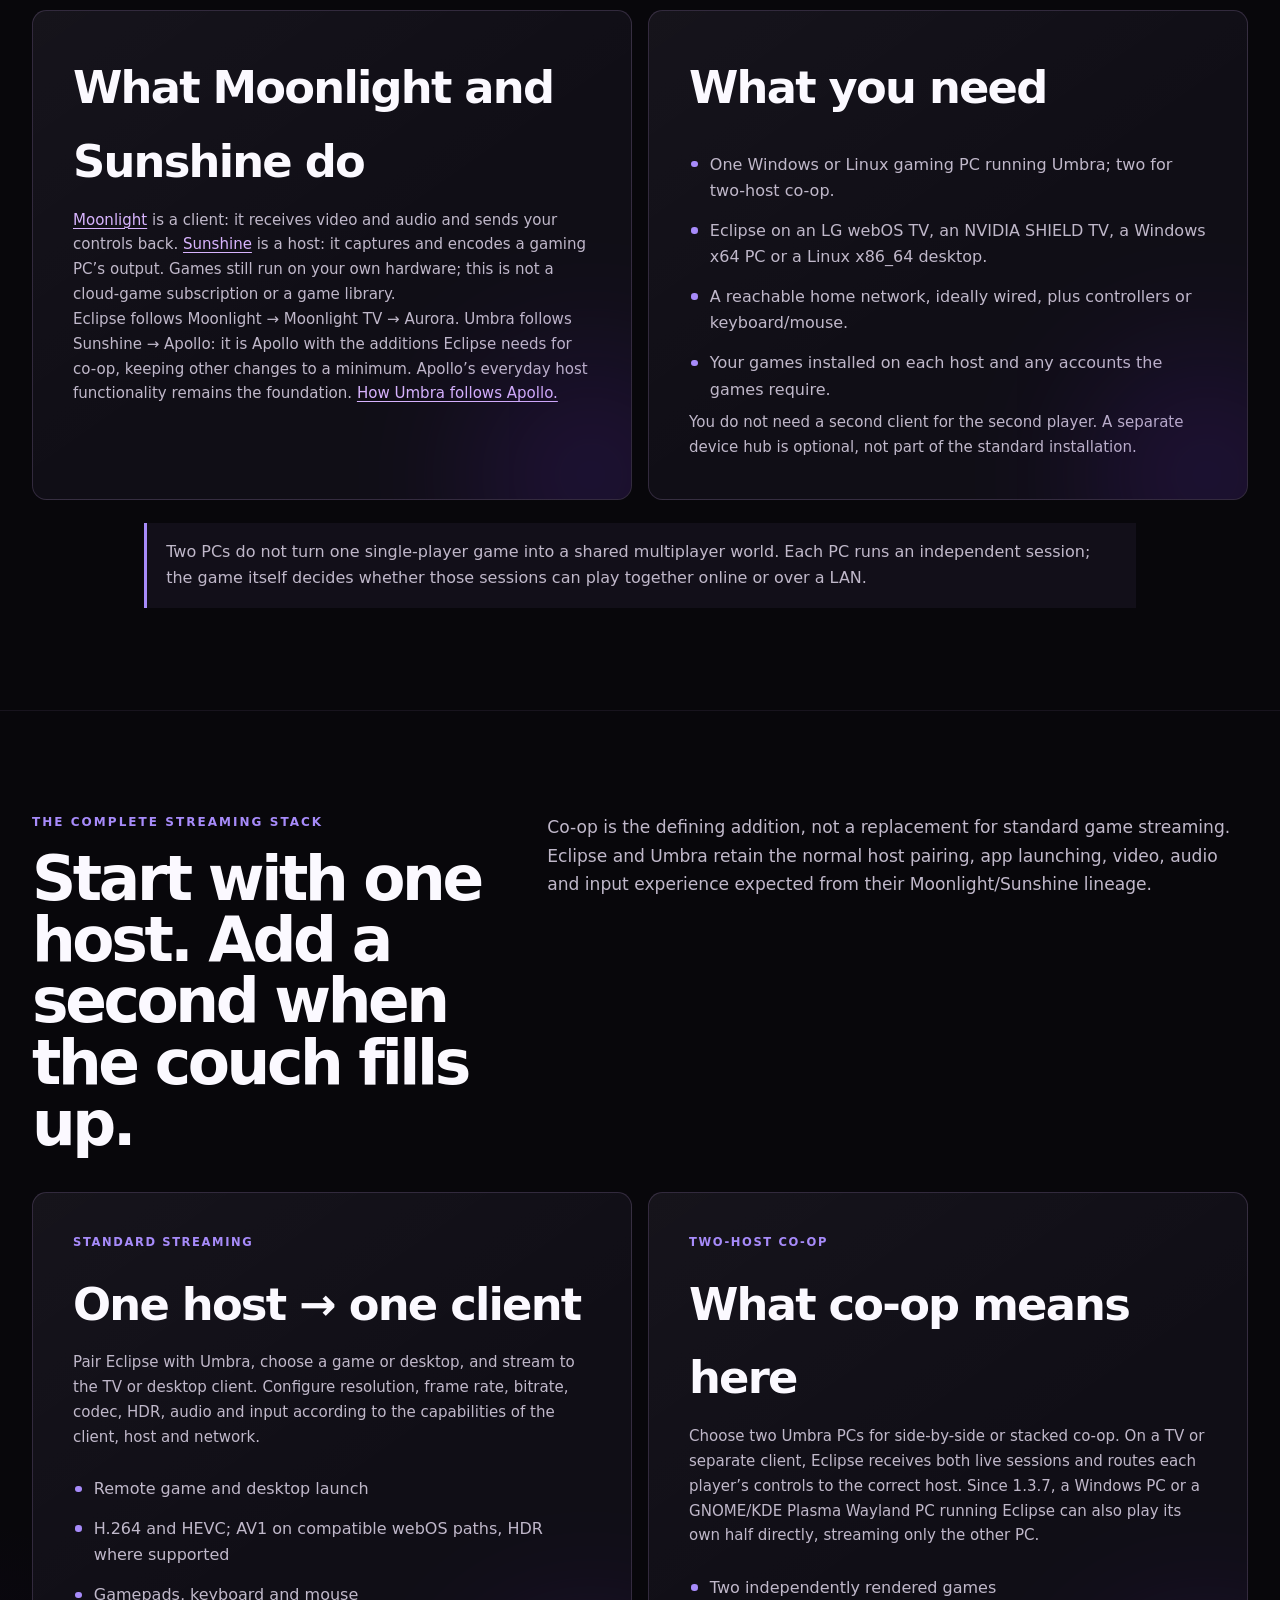
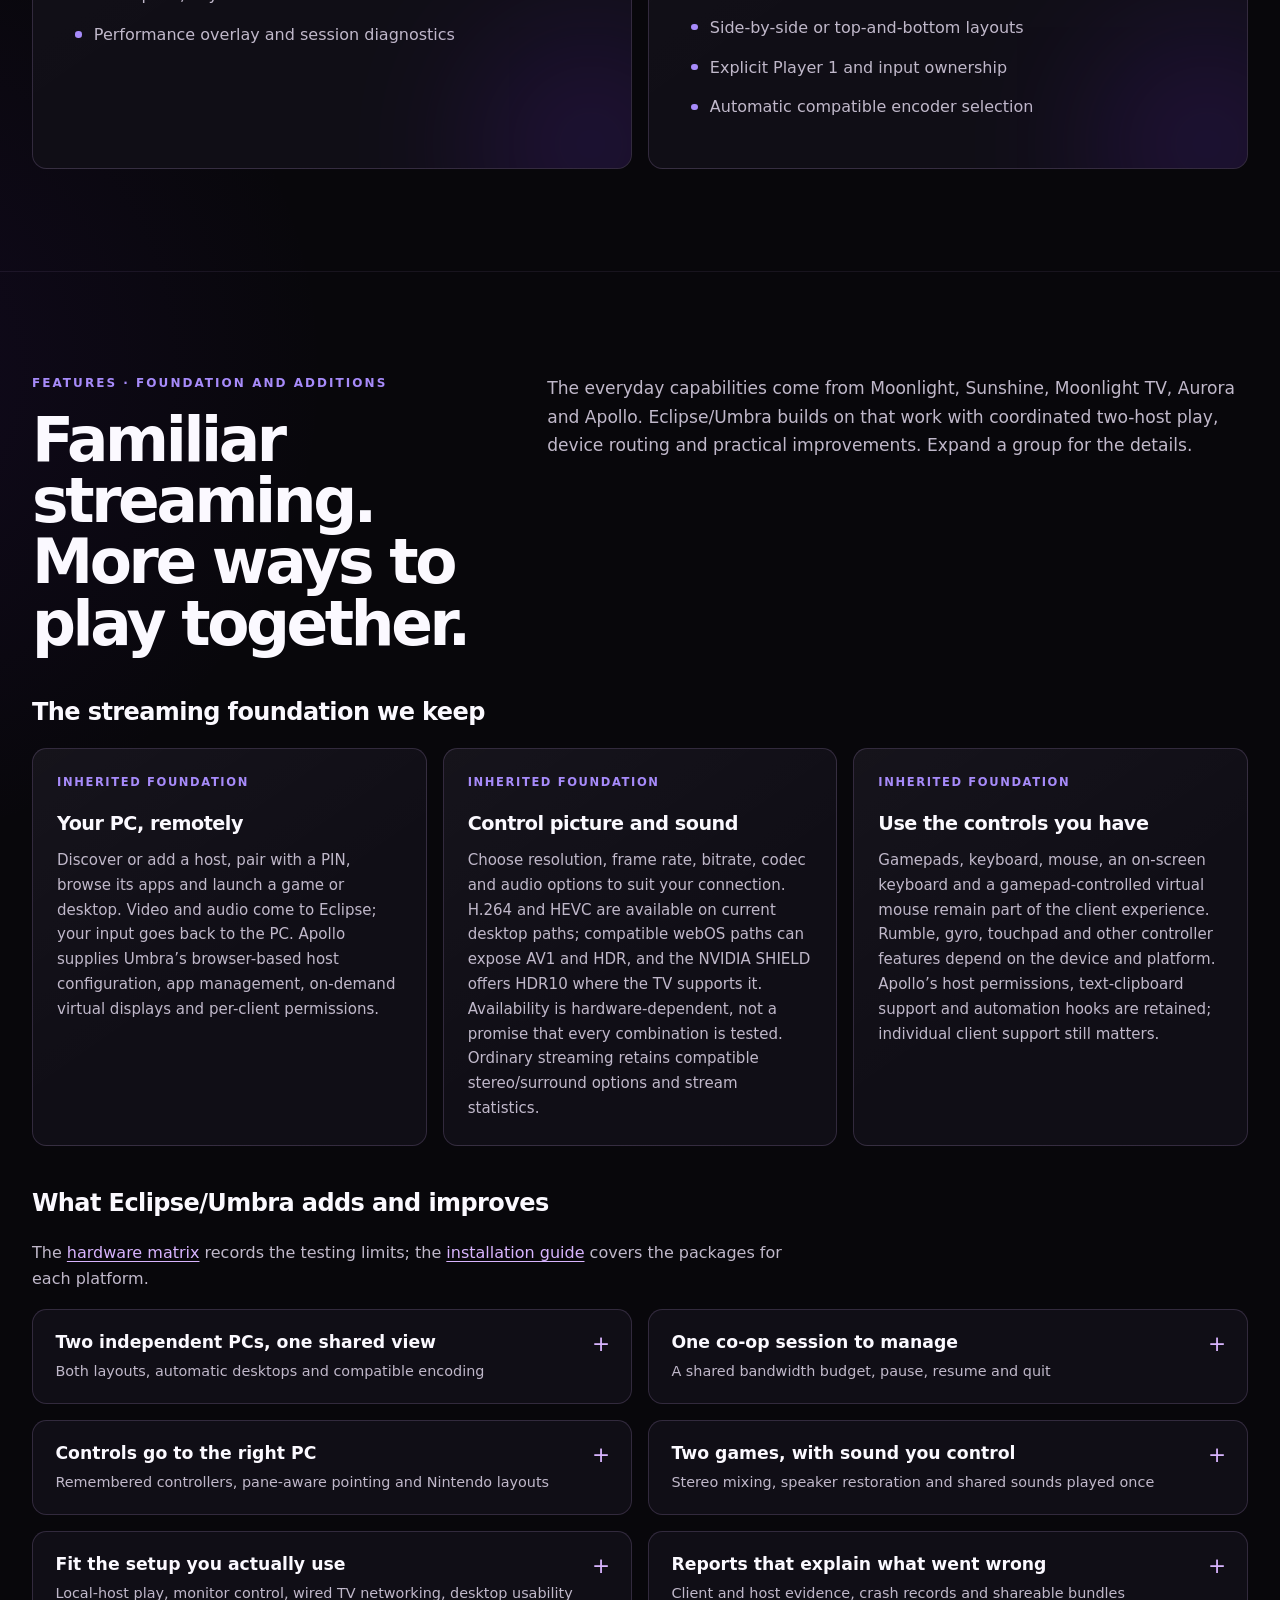
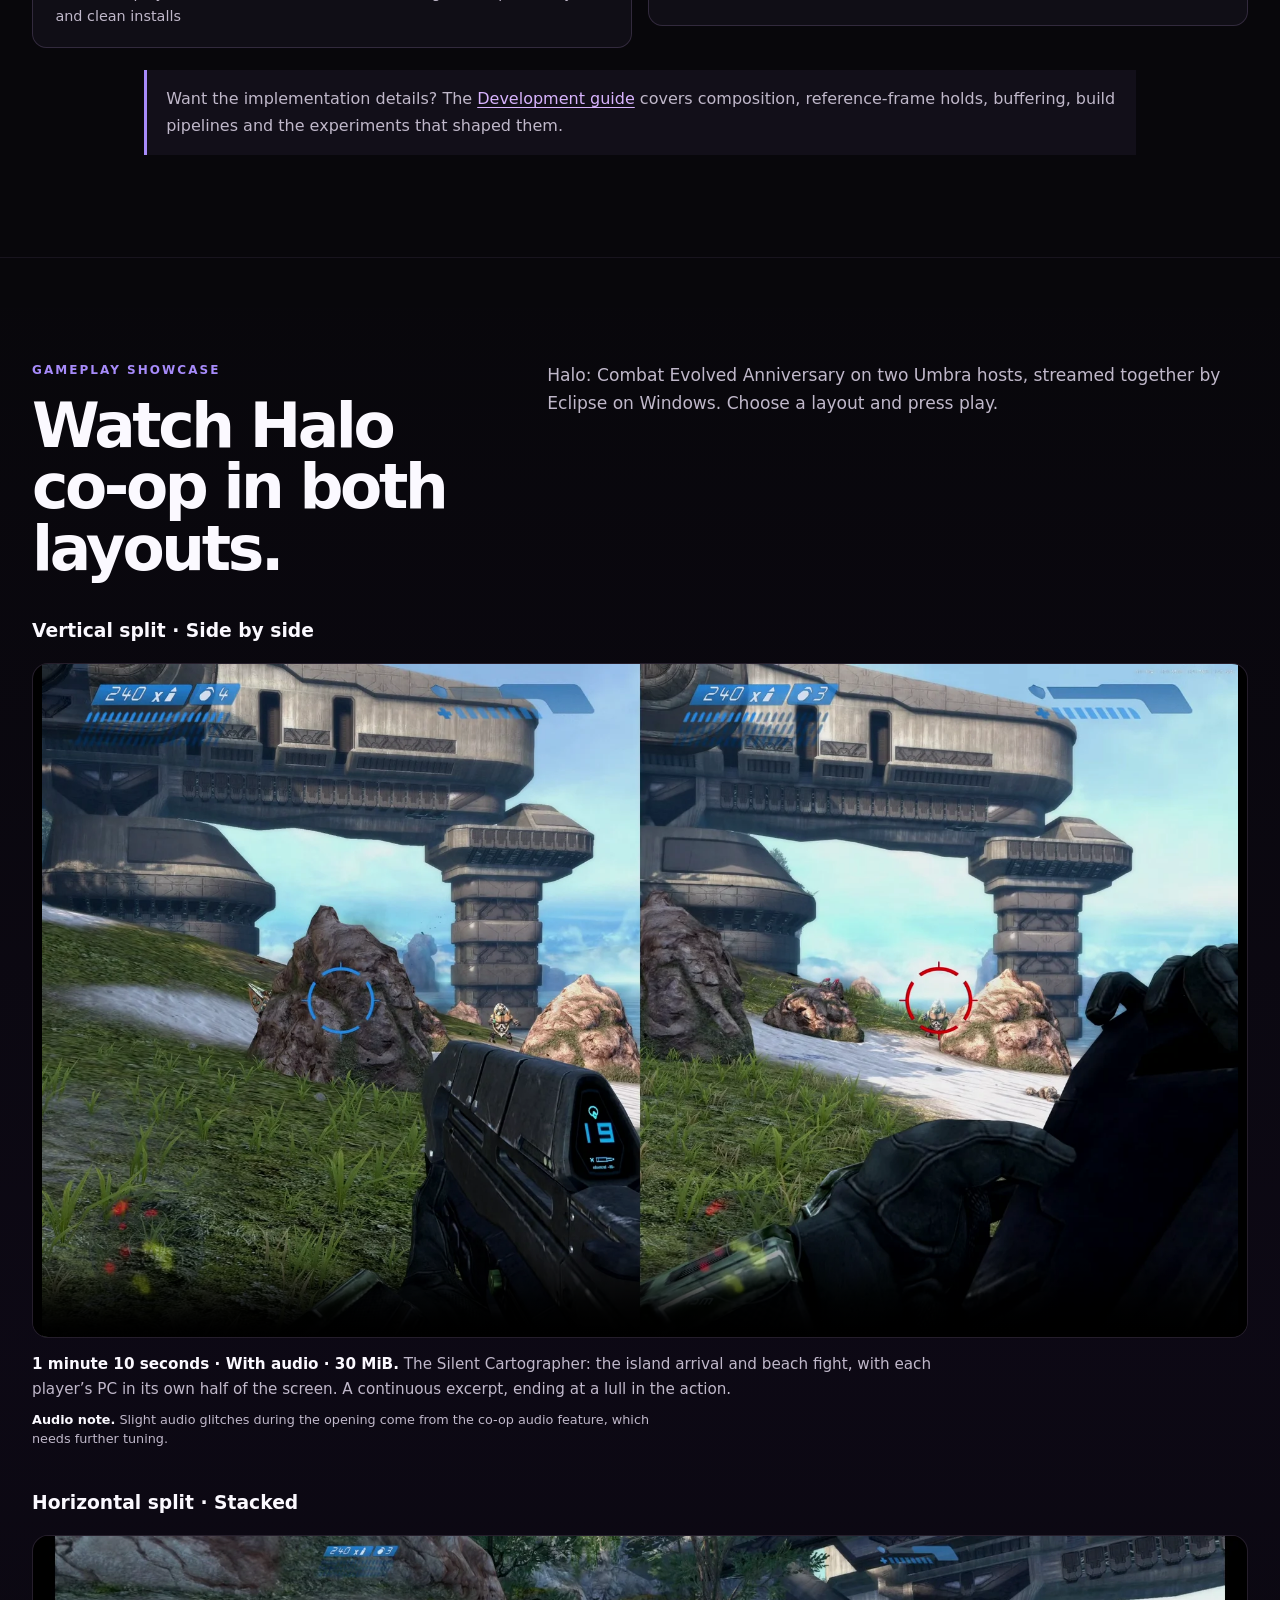
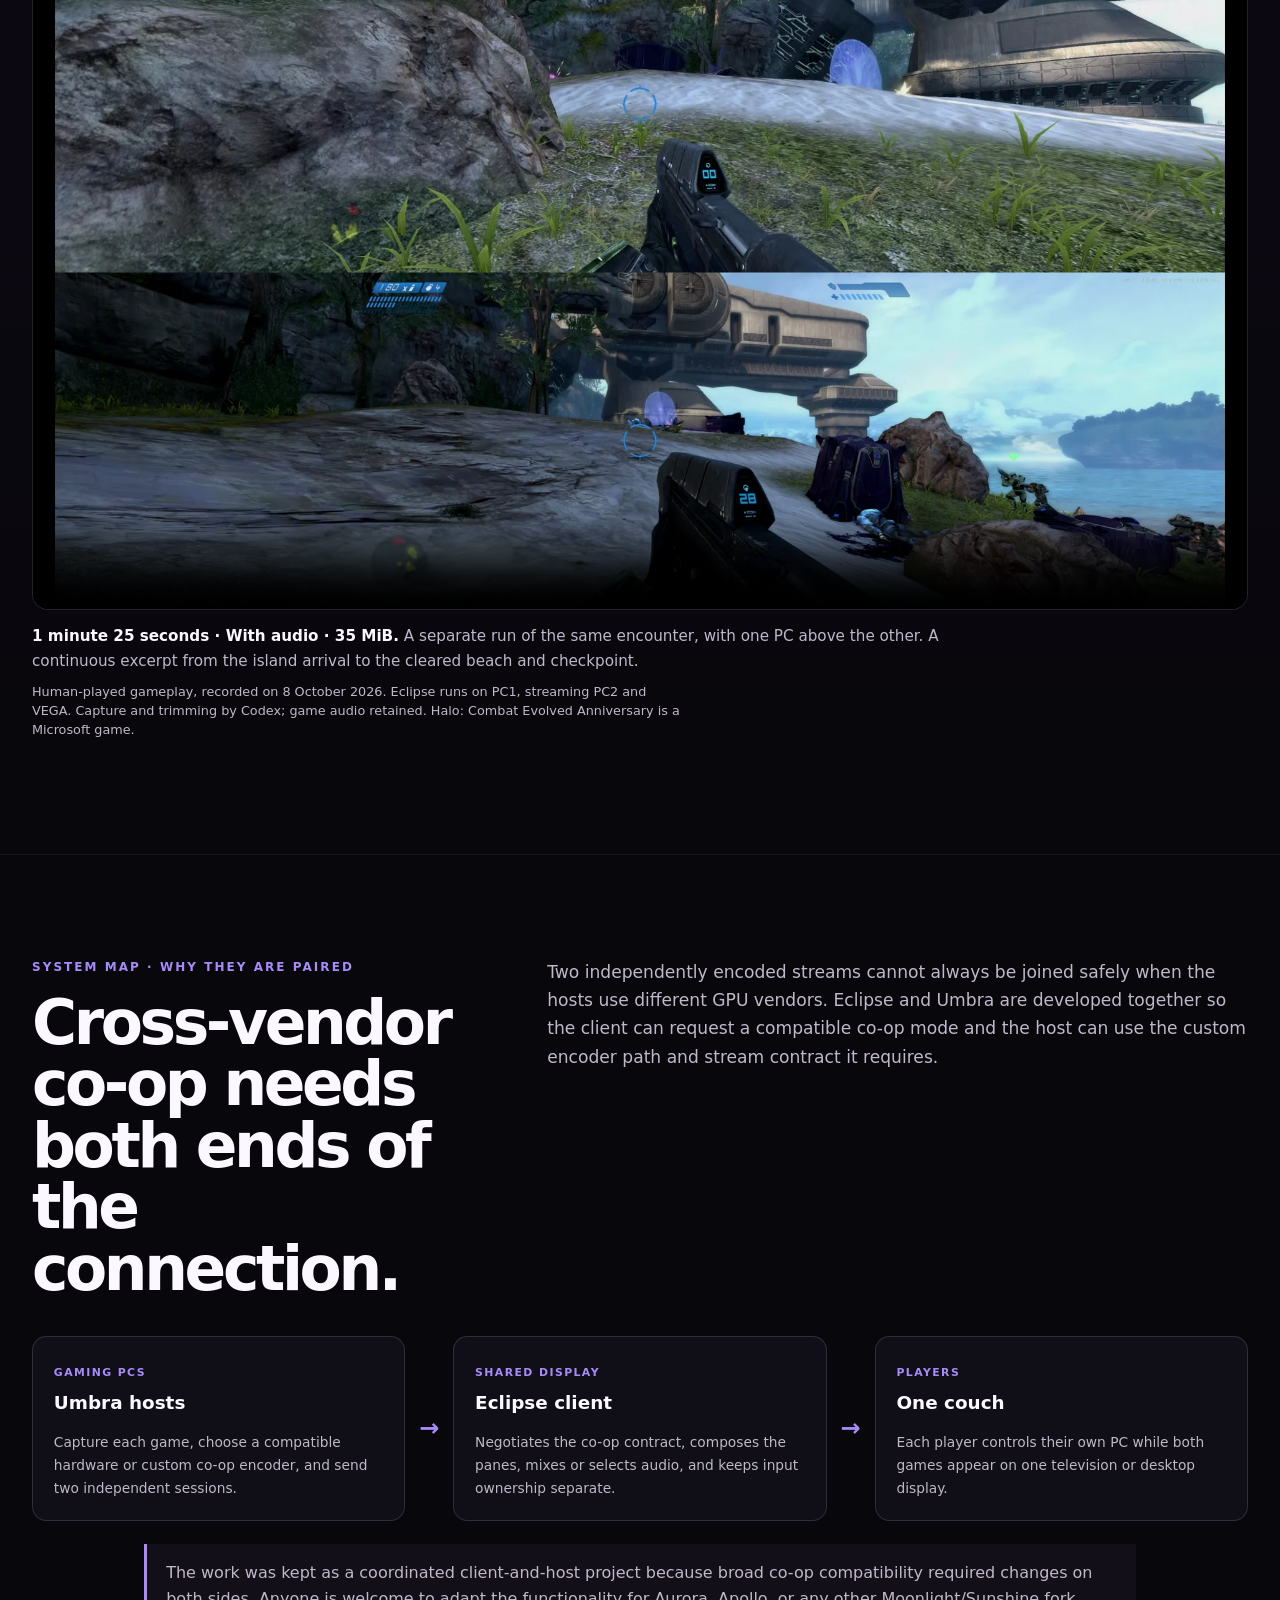
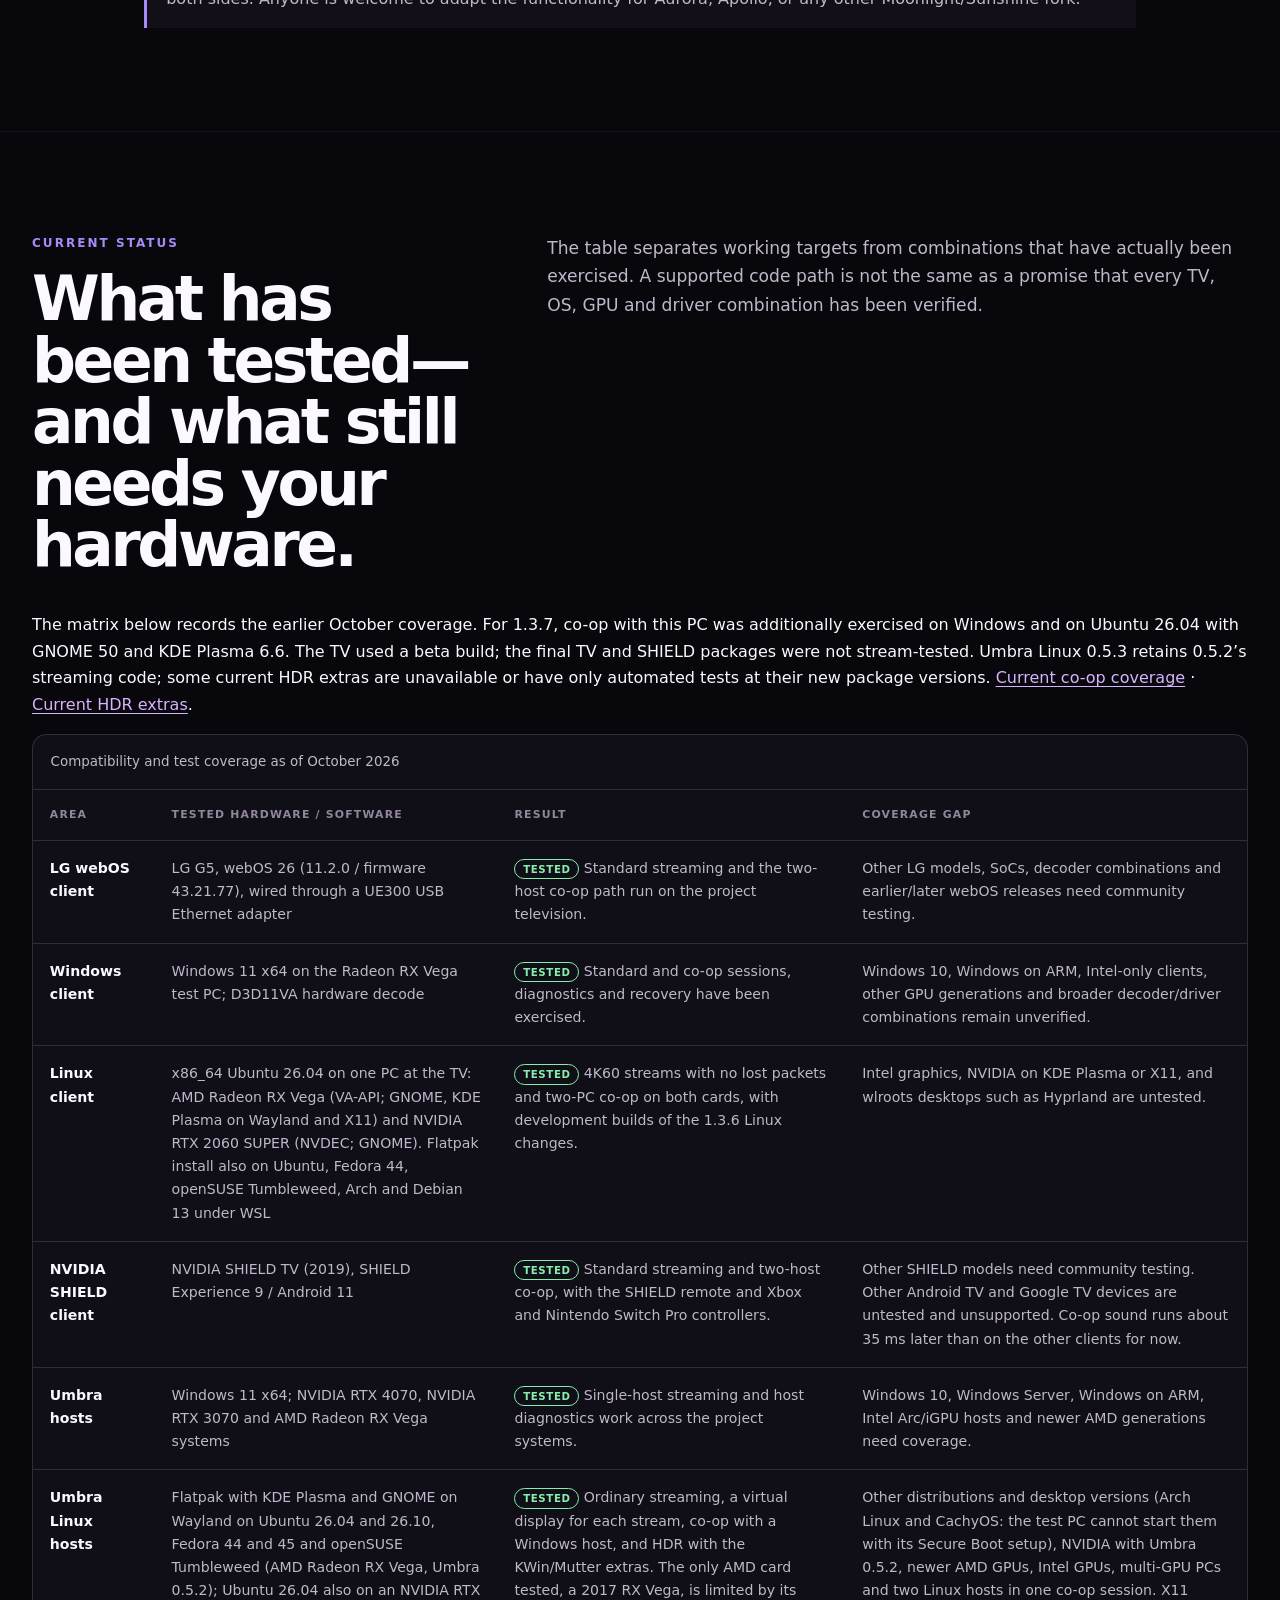
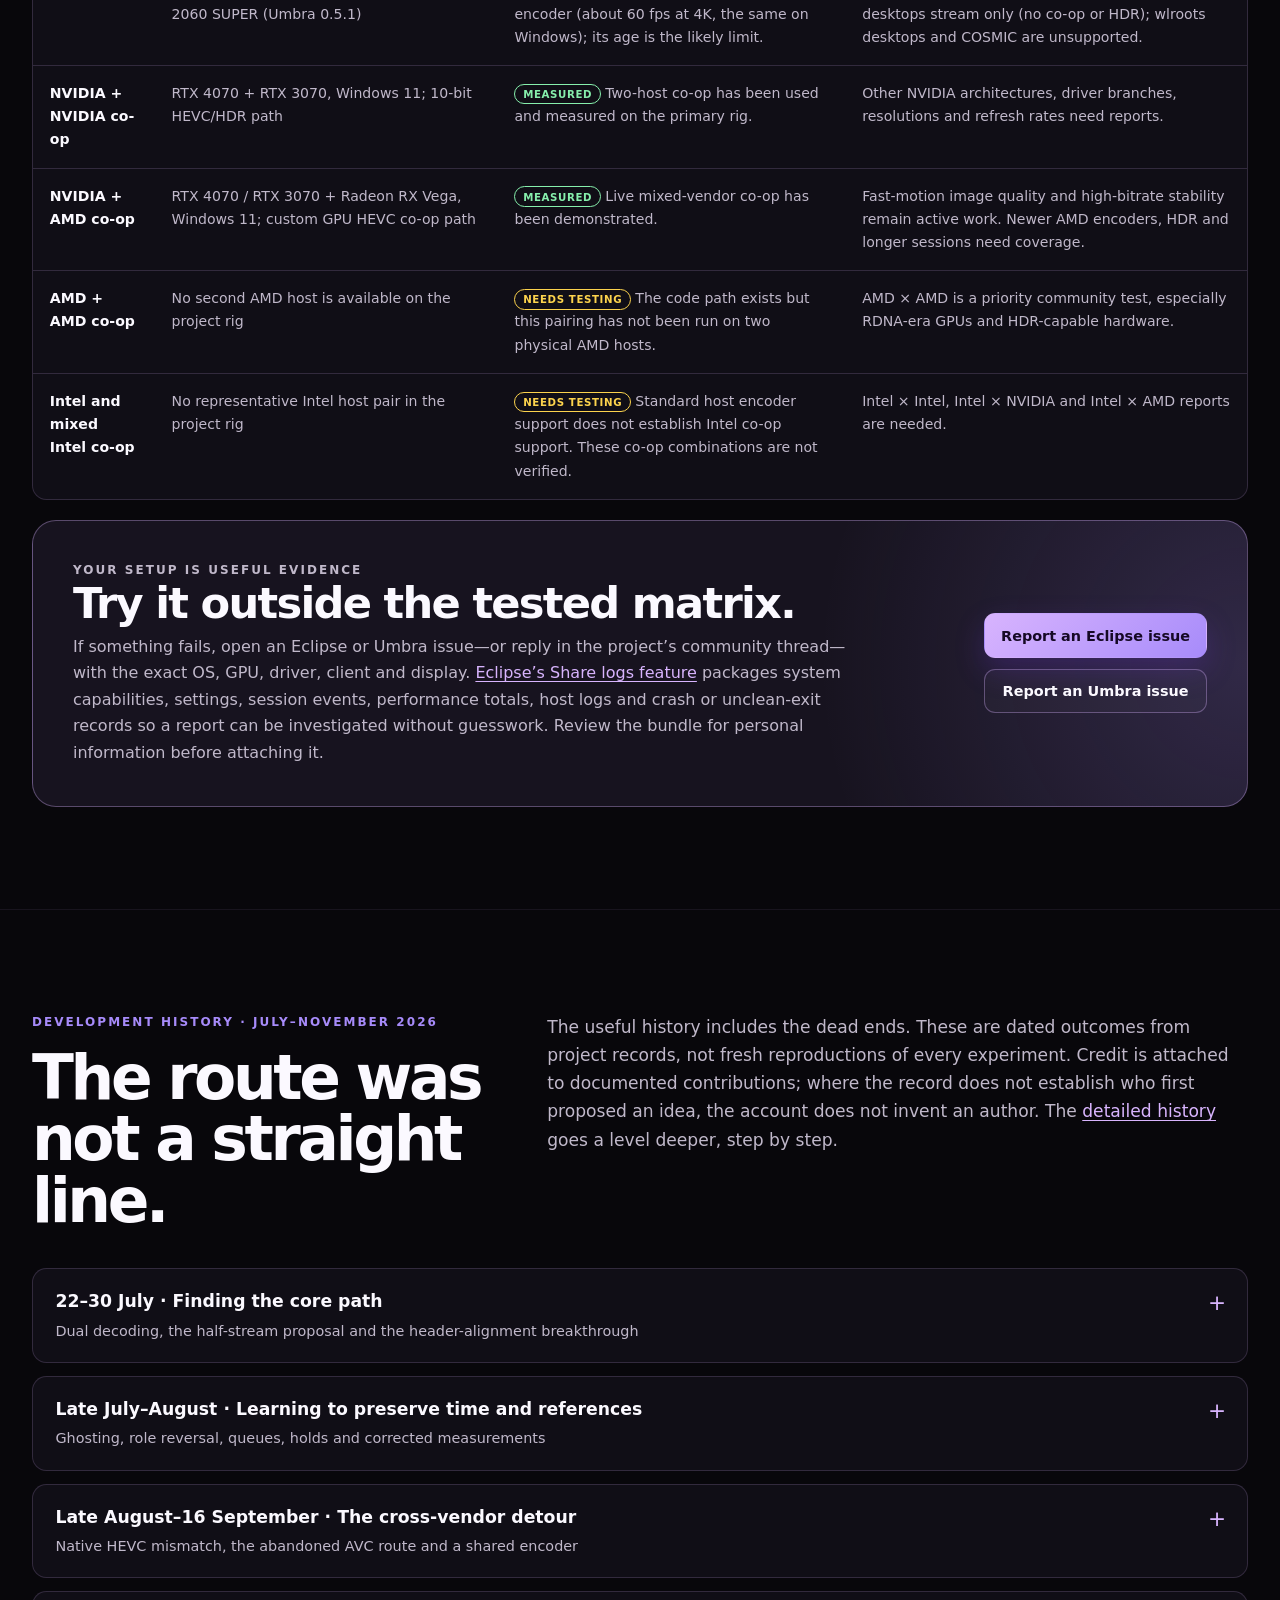
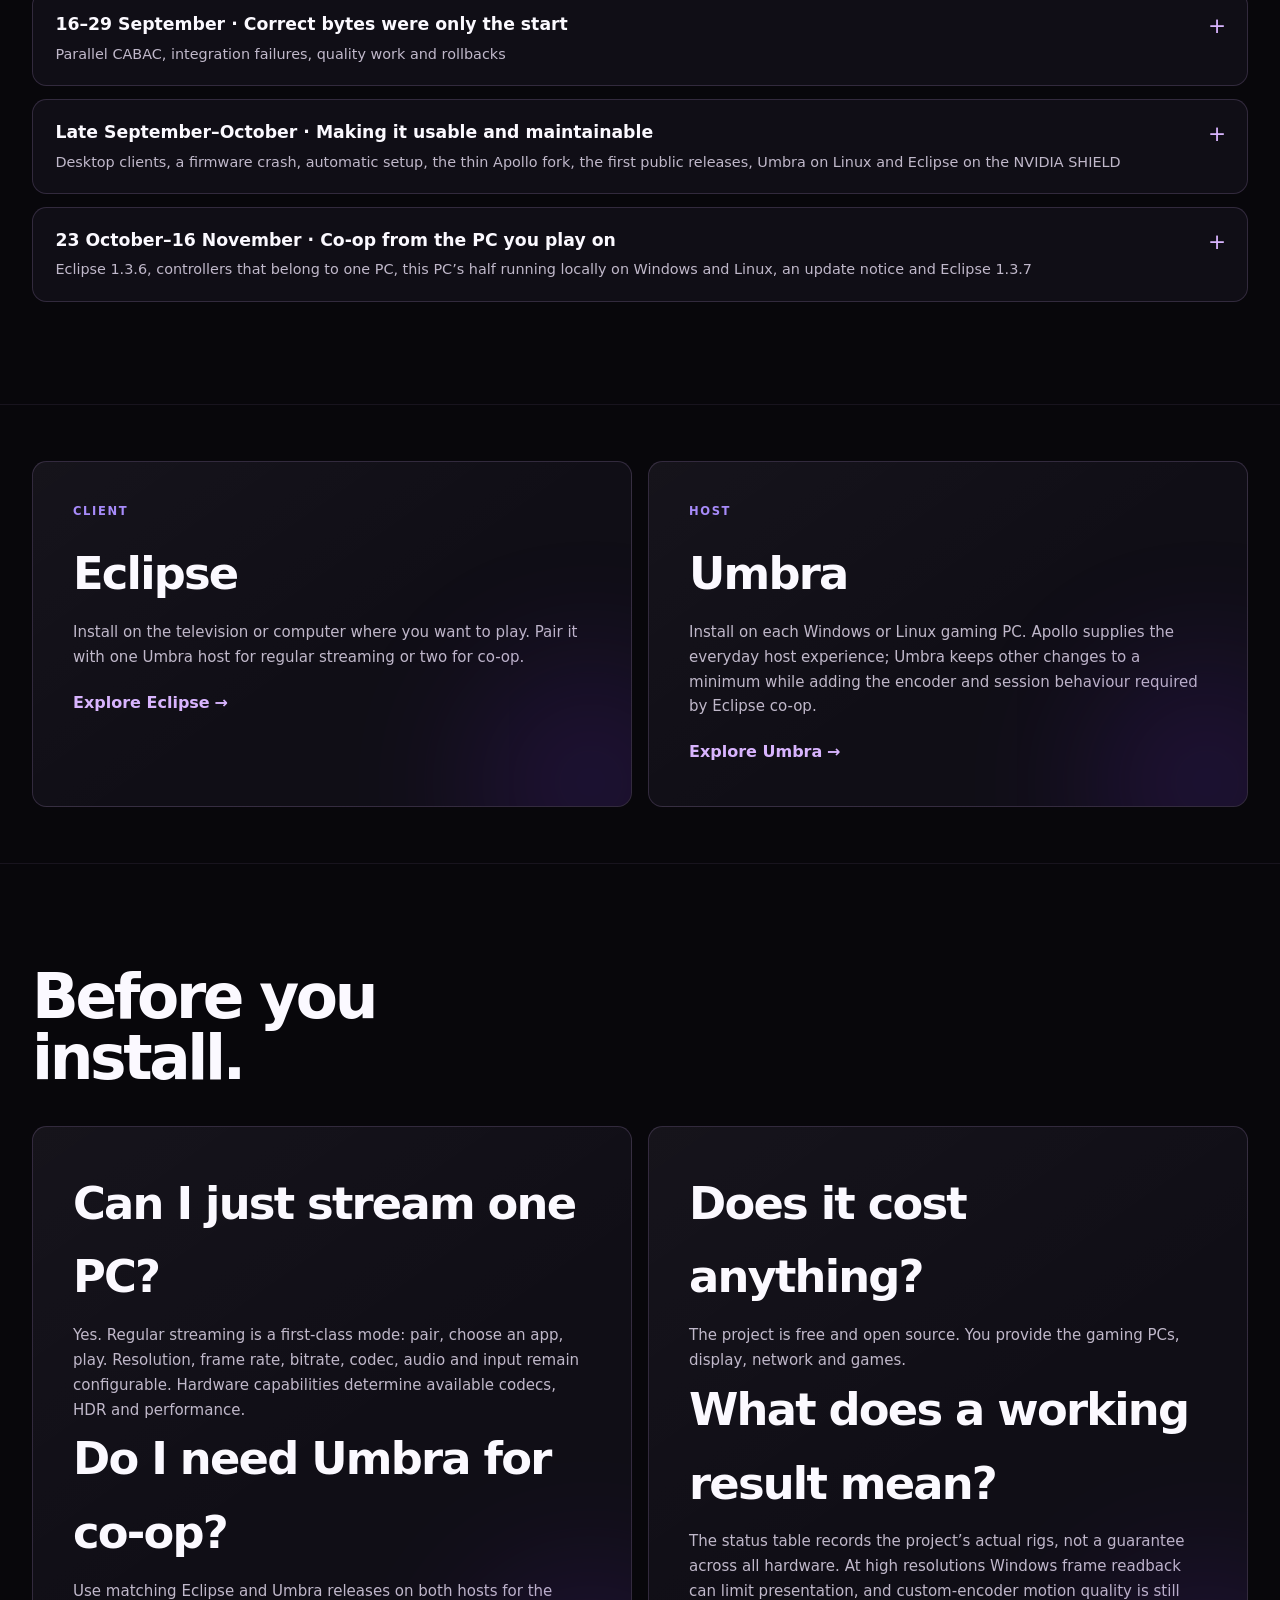
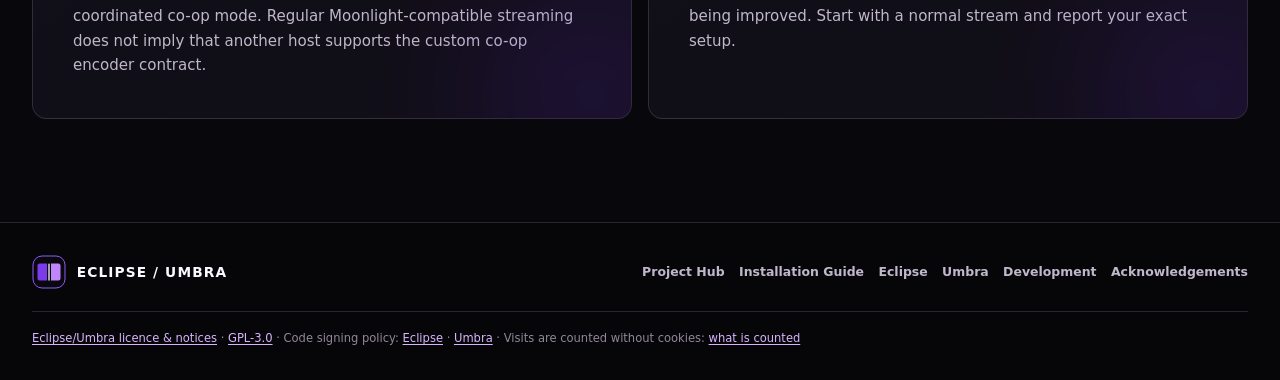
==== commit 3e2764ae: "Hub history: 23 October-16 November era, with its activity card A sixth era on the homepage, the Dev" ====
--- a/site/index.html
+++ b/site/index.html
@@ -185,7 +185,7 @@
       </div>
     </section>
 
-    <section class="section" id="timeline"><div class="shell"><div class="section-head"><div><p class="eyebrow">Development history · July–October 2026</p><h2>The route was not a straight line.</h2></div><p class="section-lede">The useful history includes the dead ends. These are dated outcomes from project records, not fresh reproductions of every experiment. Credit is attached to documented contributions; where the record does not establish who first proposed an idea, the account does not invent an author. The <a href="development.html#detailed-history">detailed history</a> goes a level deeper, step by step.</p></div><div class="disclosure-stack">
+    <section class="section" id="timeline"><div class="shell"><div class="section-head"><div><p class="eyebrow">Development history · July–November 2026</p><h2>The route was not a straight line.</h2></div><p class="section-lede">The useful history includes the dead ends. These are dated outcomes from project records, not fresh reproductions of every experiment. Credit is attached to documented contributions; where the record does not establish who first proposed an idea, the account does not invent an author. The <a href="development.html#detailed-history">detailed history</a> goes a level deeper, step by step.</p></div><div class="disclosure-stack">
       <details class="disclosure" id="history-first-path"><summary><span class="disclosure-title">22–30 July · Finding the core path</span><span class="disclosure-hint">Dual decoding, the half-stream proposal and the header-alignment breakthrough</span></summary><div class="disclosure-body">
         <h3>22 July · Building on existing clients and hosts</h3><p>The Eclipse modification record begins with Aurora and Moonlight TV, rather than a new client from scratch. The goal was two independently running PCs on one TV while retaining normal streaming. Sunshine and Apollo provided the host foundation.</p>
         <h3>25–30 July · Two decoders were not a complete display solution</h3><p>Early probes appeared to grant a second decoder, then suggested only one was usable. Further AI-led investigation corrected that conclusion: two decoders could survive together at a smaller combined workload. The unresolved obstacle was obtaining two usable native-app display/sink paths. The outcome was not “LG TVs physically have one decoder”; it was that this route did not yield the required composition/display solution.</p>
@@ -249,8 +249,6 @@
         <h3>10 October · First releases, and the first public one</h3><p>Eclipse and Umbra were packaged for the first time. Same-day updates kept settings and co-op working after an LG TV restarts, following an audit of every place the TV app keeps files. Scoring the shared-sound filter against Halo’s own sound files led to guards that keep sounds only one PC played. Eclipse 1.3.4 became the first public release.</p> <h3>11 October · Umbra (Vibepollo)</h3><p>Umbra’s additions were merged into Vibepollo 2.0.0, Nonary’s AI-enhanced version of Apollo, and released as Umbra (Vibepollo) 2.0.0-umbra.1 for people already using Vibepollo. It was installed and tested on the project’s PCs.</p> <h3>11–14 October · Umbra on Linux</h3><p>Umbra for Linux became one Flatpak for KDE Plasma and GNOME on Wayland, with a virtual display for each stream and co-op alongside a Windows host. Small KWin and Mutter patches add HDR to those virtual displays. On a 2017 AMD Radeon RX Vega, keeping frames on the GPU raised 4K from about 13 fps to the card’s own encoder limit. Umbra 0.5.1 for Linux was released.</p> <h3>14–22 October · Eclipse on the NVIDIA SHIELD</h3><p>Eclipse was ported to Android TV and tested on an NVIDIA SHIELD TV: the same client with Android’s own video decoder, the TV remote and co-op in both layouts. Two fixes made there, the controller mouse in co-op and the hold-Start wheel, came to every platform in Eclipse 1.3.5. On 22 October the port itself was released as part of Eclipse 1.3.5: a signed APK for the NVIDIA SHIELD TV.</p>
         <h3>15 October · Umbra 0.5.2 for Linux</h3><p>Umbra 0.5.2 for Linux added KDE Plasma 6.7 and prebuilt HDR extras for seven distributions, each a download of its own on the Hub. Flatpak 1.18.4, a security update, had stopped exporting the desktop-file setting KDE checks before it lets an app create displays; Umbra now restores it. Before release it was tested on one PC on five distributions, with and without each HDR extra.</p>
         <h3>22 October · Eclipse 1.3.5</h3><p>An older LG TV refused to install Eclipse 1.3.4 with error -5. Every file inside the 1.3.4 TV package was dated 1 January 1970, a fault reported to make older LG TVs refuse a package; 1.3.5 packages carry real dates. The release also brings controller-mouse fixes from the SHIELD port to every platform: in co-op the controller’s pointer crosses to the other PC like the Magic Remote’s, and on Windows and Linux a fully pulled trigger now clicks. Holding Start opens a shortcut wheel, and Windows and Linux get the Eclipse tile as their icon. The same release now also carries the first Eclipse for the NVIDIA SHIELD.</p>
-        <h3>24 October · Eclipse 1.3.6</h3><p>Eclipse for Linux became a Flatpak, like Umbra for Linux: one bundle for any x86_64 distribution, which keeps the settings and pairings of the earlier tarball. On a PC at the TV, 4K streams with AMD graphics had been losing about a quarter of their video packets, because each picture was copied back from the graphics card on the thread that receives the stream; pictures now go straight to the screen, and the loss is gone on Wayland and X11. Co-op on Linux no longer falls back to software decoding at the start, and plays through PulseAudio without crackle. On every platform, an app’s menu left open through a refresh of the app list no longer starts a different app. The tarball stays on the release.</p>
-        <h3>15 November · Eclipse 1.3.7</h3><p>Eclipse can now run on one of the two co-op PCs: on Windows, and on Linux with GNOME or KDE Plasma, that PC&#x27;s half runs locally on a display of its own instead of being streamed to itself, and only the other PC is streamed. The mouse crosses between the halves at the divider, and controllers given to the other PC are kept away from this PC&#x27;s games. Eclipse also tells you when a new version is out, shows streaming tips and takes up to 16 controllers per stream. The Linux tarball is no longer published; the Flatpak is the Linux package. Umbra 0.5.1 for Windows supplies the controller-ownership support for this mode; Umbra 0.5.3 for Linux adds the update notice.</p>
 <!-- activity:history-product:start -->
 <aside class="activity-card" aria-label="AI activity for 23 September–22 October 2026">
   <p class="activity-kicker">Behind the build · 23 September–22 October 2026</p>
@@ -258,6 +256,23 @@
   <p class="activity-models"><strong>Models</strong><br><code>claude-opus-4-8</code> · <code>claude-opus-5</code> · <code>claude-opus-5-5</code> · <code>claude-sonnet-5</code> · <code>claude-sonnet-5-5</code> · <code>gpt-5.6-sol</code> · <code>gpt-6-astra</code></p>
 </aside>
 <!-- activity:history-product:end -->
+      </div></details>
+      <details class="disclosure" id="history-this-pc"><summary><span class="disclosure-title">23 October–16 November · Co-op from the PC you play on</span><span class="disclosure-hint">Eclipse 1.3.6, controllers that belong to one PC, this PC’s half running locally on Windows and Linux, an update notice and Eclipse 1.3.7</span></summary><div class="disclosure-body">
+        <h3>24 October · Eclipse 1.3.6</h3><p>Eclipse for Linux became a Flatpak, like Umbra for Linux: one bundle for any x86_64 distribution, which keeps the settings and pairings of the earlier tarball. On a PC at the TV, 4K streams with AMD graphics had been losing about a quarter of their video packets, because each picture was copied back from the graphics card on the thread that receives the stream; pictures now go straight to the screen, and the loss is gone on Wayland and X11. Co-op on Linux no longer falls back to software decoding at the start, and plays through PulseAudio without crackle. On every platform, an app’s menu left open through a refresh of the app list no longer starts a different app.</p>
+        <h3>3–10 November · One PC streaming its own half to itself</h3><p>When the PC running Eclipse was also one of the two co-op PCs, it streamed its own half to itself through Umbra. A controller given to the other PC still reached this PC’s games, so Eclipse began hiding such controllers with HidHide and naming the programs that already had them open. A live session on 10 November showed the limits of that design: a game started as administrator opened across both halves, out of Eclipse’s reach, and the pointer kept slipping onto the virtual display. PreceptorOfMagic asked for this PC to run its half locally instead, without pairing with itself.</p>
+        <h3>10 November · Waiting for the second PC</h3><p>A co-op start failed when the second PC took more than about 8 seconds: Eclipse waited for it inside the first PC’s video setup and sent no video pings meanwhile, so the first PC dropped the session. Eclipse now waits beside the first stream, asks after 20 seconds whether to keep waiting, and gives up after a minute.</p>
+        <h3>10–13 November · This PC’s half runs locally</h3><p>On Windows, Eclipse now adds a virtual display of its own for this PC’s games and shows it in its half; only the other PC is streamed. That removes the capture, encode and decode of this PC’s half. A first probe had the display up in 125 ms at the requested 1280×1440 and 165 Hz, captured at about 164 pictures per second, and the first side-by-side session ran on 11 November. Fixes followed for the pointer crossing the divider, a single administrator prompt per session, and Windows minimising Eclipse on Alt+Tab, which was traced to SDL’s key handling.</p>
+        <h3>13–14 November · An update notice and streaming tips</h3><p>Eclipse checks the Project Hub’s list of releases once a day and puts a dot on Settings when a newer version is out; Umbra’s web interface does the same. 82 streaming tips, chosen for each platform and ranked so the most useful come first, replaced the four old ones, and a stream now takes up to 16 controllers.</p>
+        <h3>14–15 November · Linux, on GNOME and KDE Plasma</h3><p>On Linux, this PC’s half became a virtual monitor created through the desktop’s own screen-sharing interfaces, with the pointer handed across the divider through the input-capture portal. Eclipse takes controllers given to the other PC for itself, so this PC’s programs no longer read them. GNOME 50.1 crashed when the virtual monitor was removed with the pointer on it, so Eclipse moves the pointer back first. Release testing also caught a freeze at “Checking…” when starting co-op on Linux and a Windows launcher left half-drawn after a screen-mode change.</p>
+        <h3>15 November · Eclipse 1.3.7, Umbra 0.5.1 and Umbra 0.5.3 for Linux</h3><p>Eclipse can now run on one of the two co-op PCs: on Windows, and on Linux with GNOME or KDE Plasma, that PC’s half runs locally on a display of its own instead of being streamed to itself, and only the other PC is streamed. The mouse crosses between the halves at the divider, and controllers given to the other PC are kept away from this PC’s games. Eclipse also tells you when a new version is out, shows streaming tips and takes up to 16 controllers per stream. The Linux tarball is no longer published; the Flatpak is the Linux package. Umbra 0.5.1 for Windows installs HidHide, which this mode uses on Windows; Umbra 0.5.3 for Linux adds the update notice. Umbra (Vibepollo) 2.0.0-umbra.2 was held back, because installing HidHide from inside its Windows Installer package failed.</p>
+<!-- activity:history-this-pc:start -->
+<aside class="activity-card" aria-label="AI activity for 23 October–16 November 2026">
+  <p class="activity-kicker">Behind the build · 23 October–16 November 2026</p>
+  <dl class="activity-numbers"><div><dt>User prompts</dt><dd>146</dd></div><div><dt>Tokens processed</dt><dd>844,231,789</dd></div></dl>
+  <p class="activity-models"><strong>Models</strong><br><code>claude-opus-5-5</code></p>
+  <p class="activity-note">These numbers are incomplete because some records from this period were deleted.</p>
+</aside>
+<!-- activity:history-this-pc:end -->
       </div></details>
     </div></div></section>
 
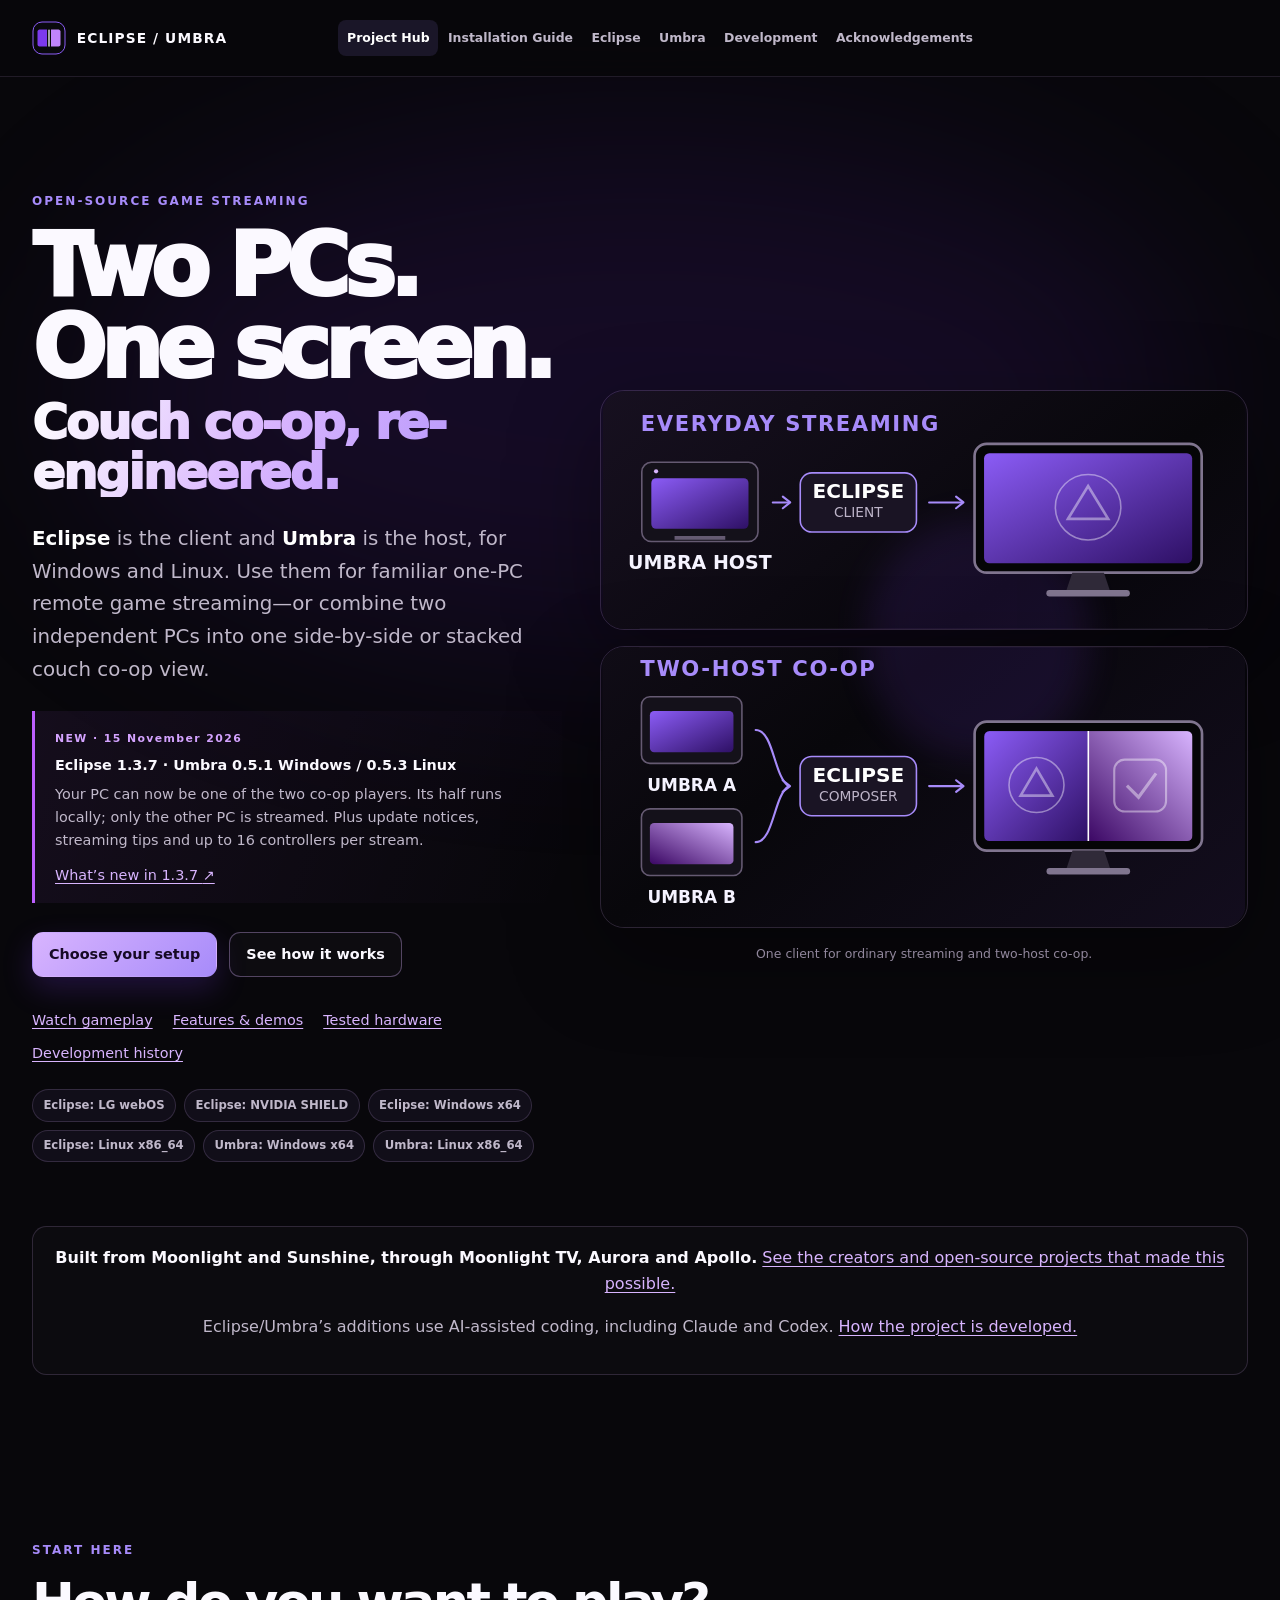
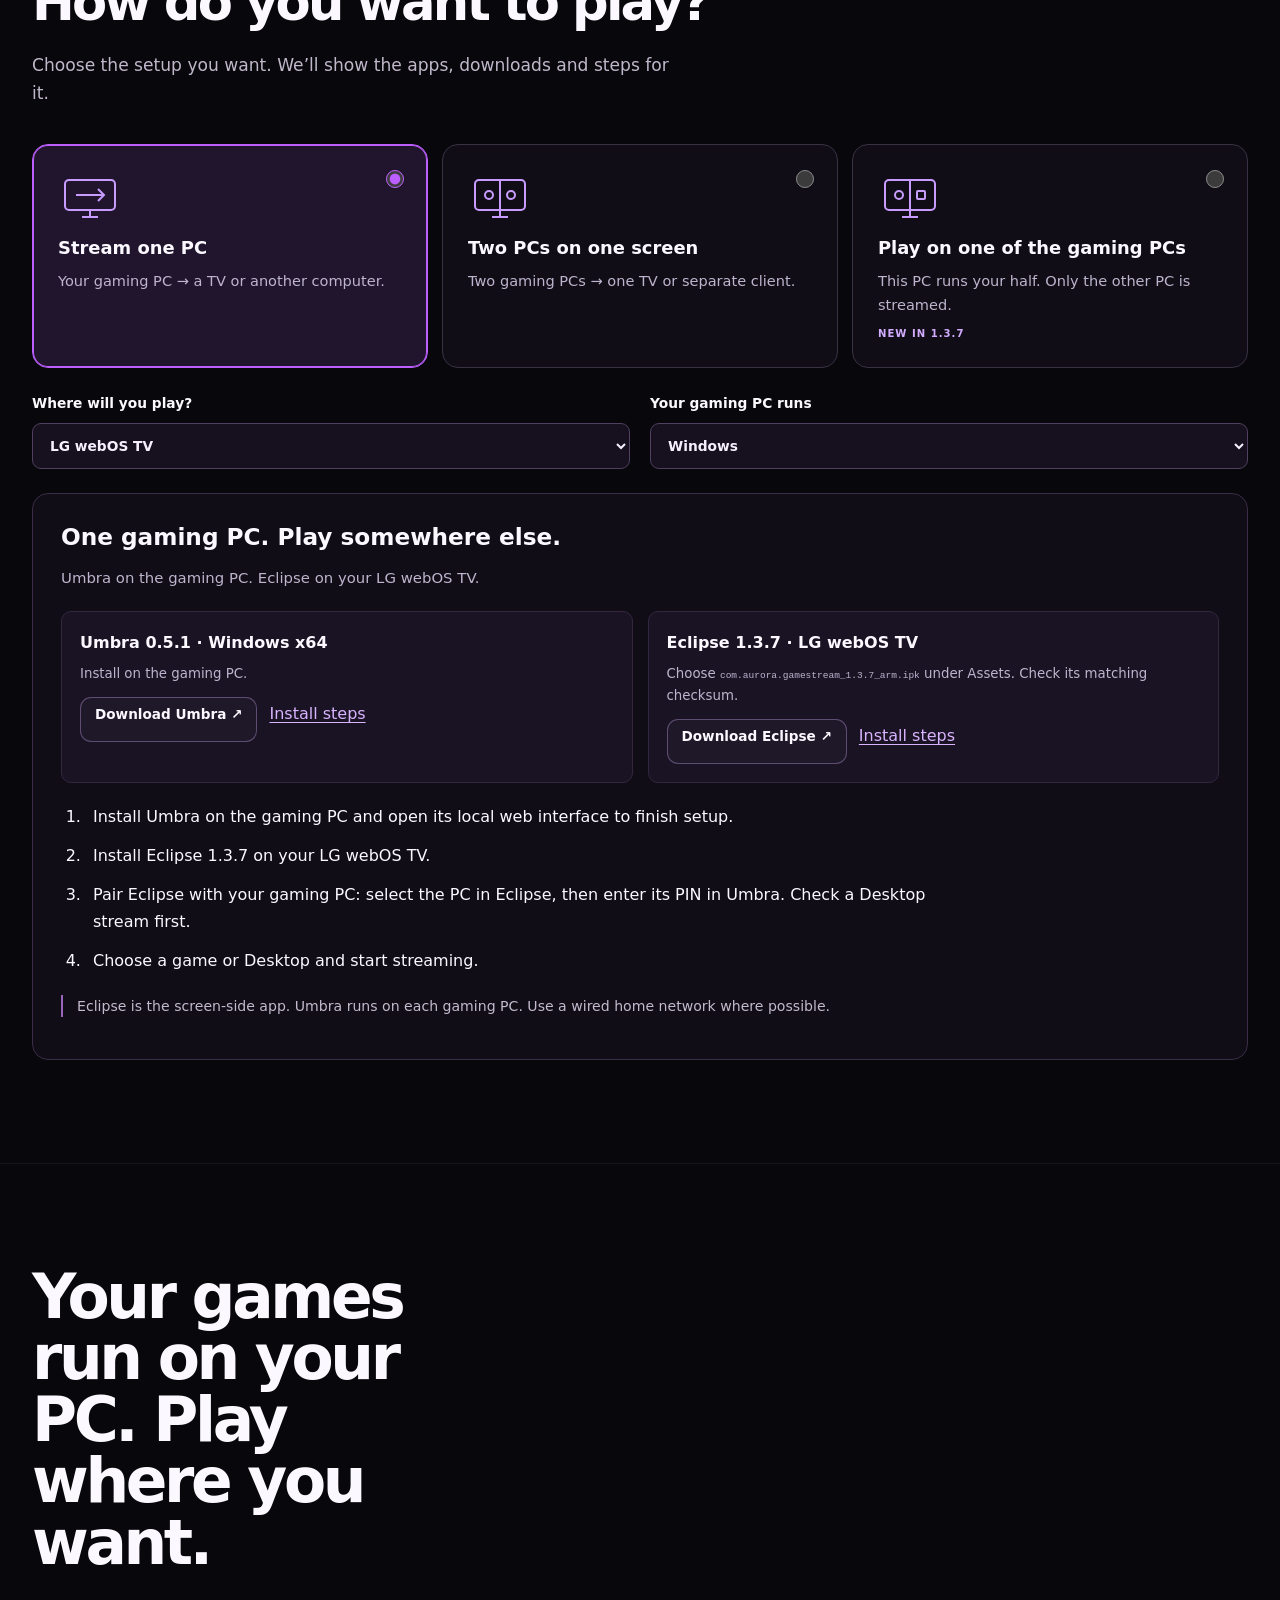
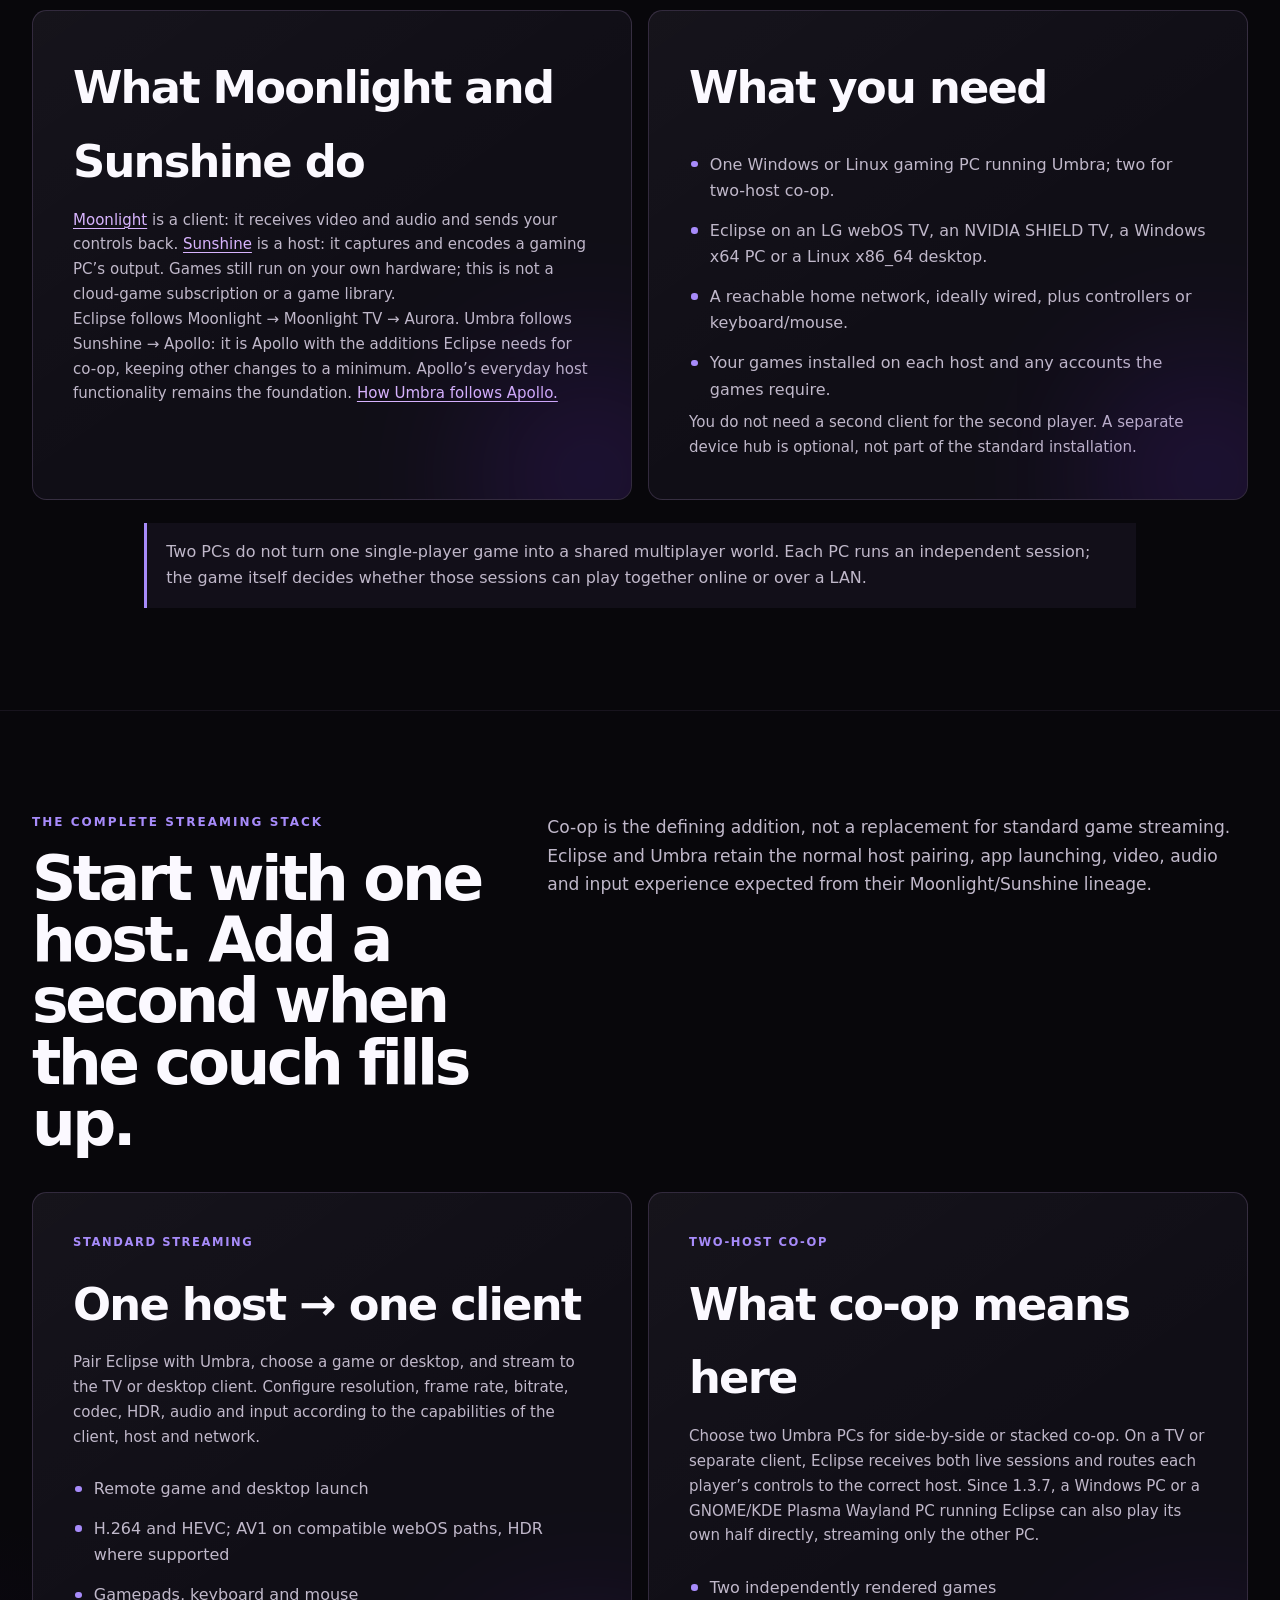
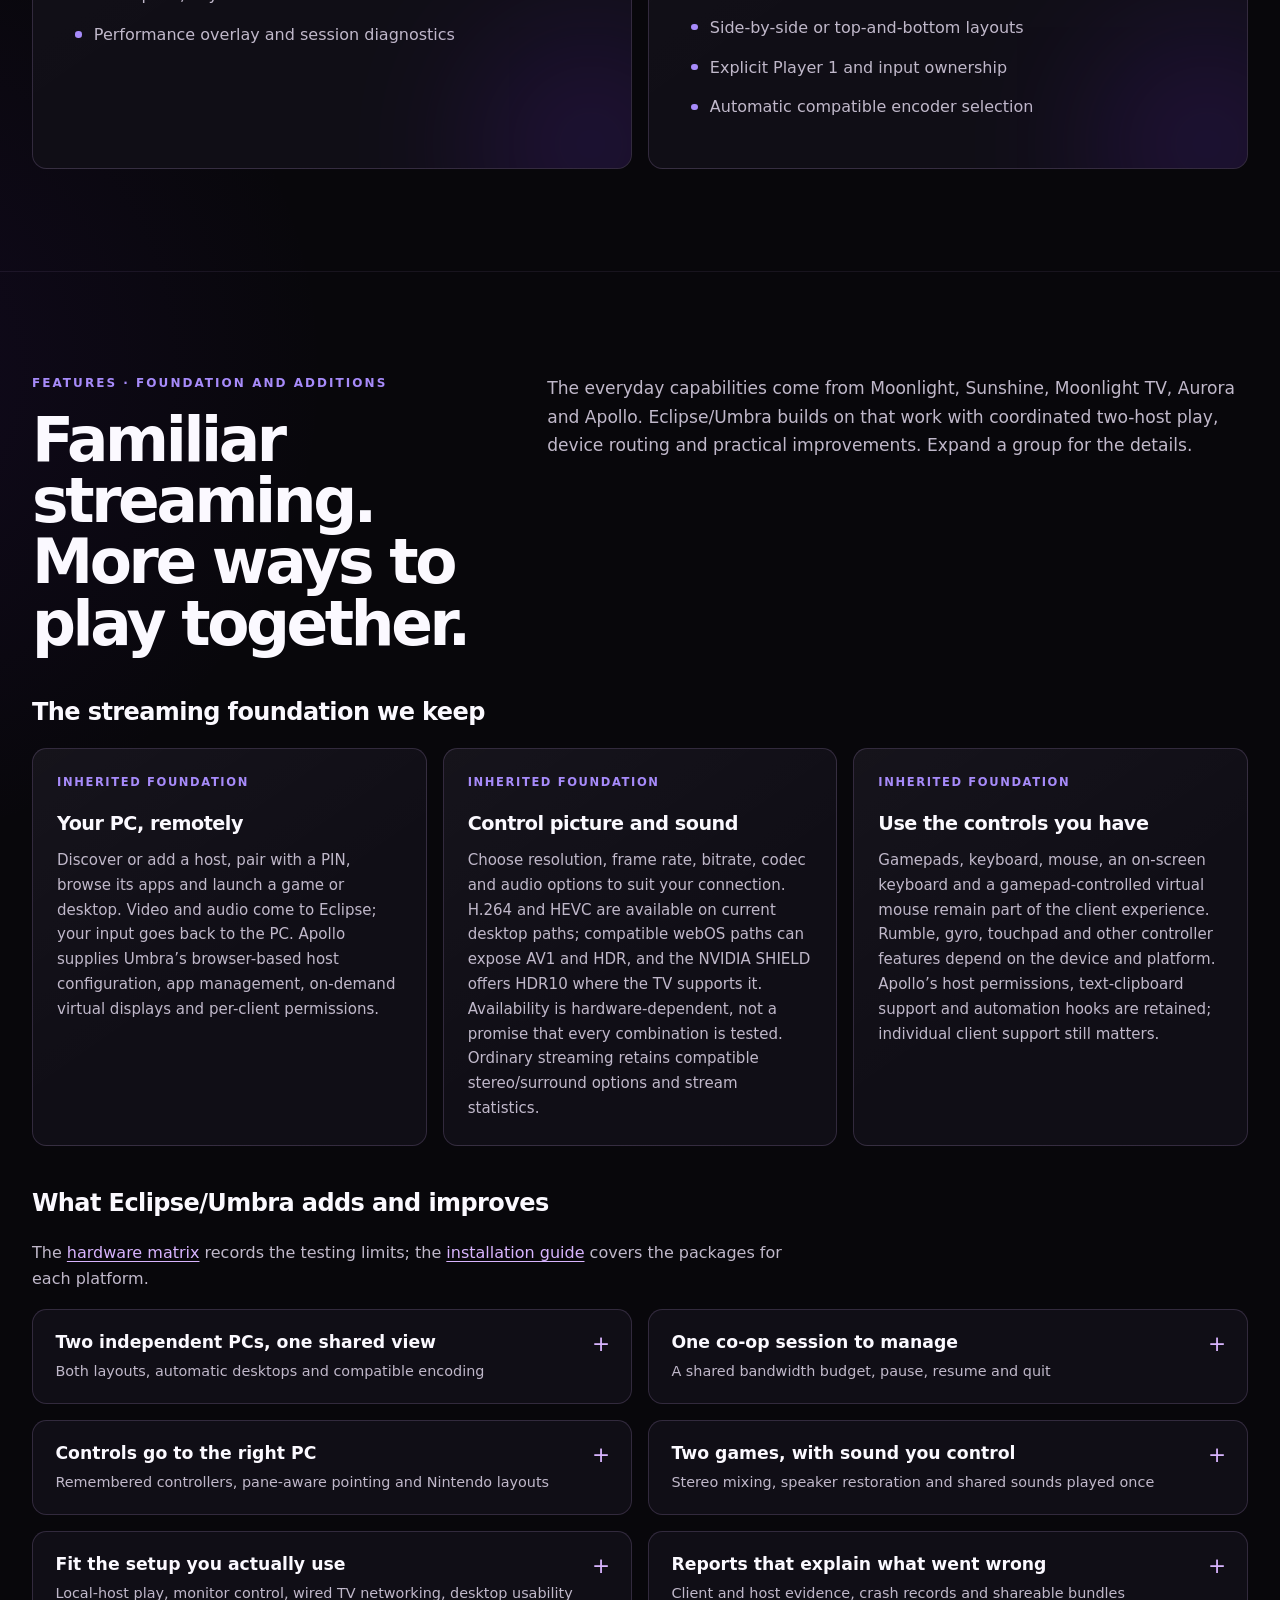
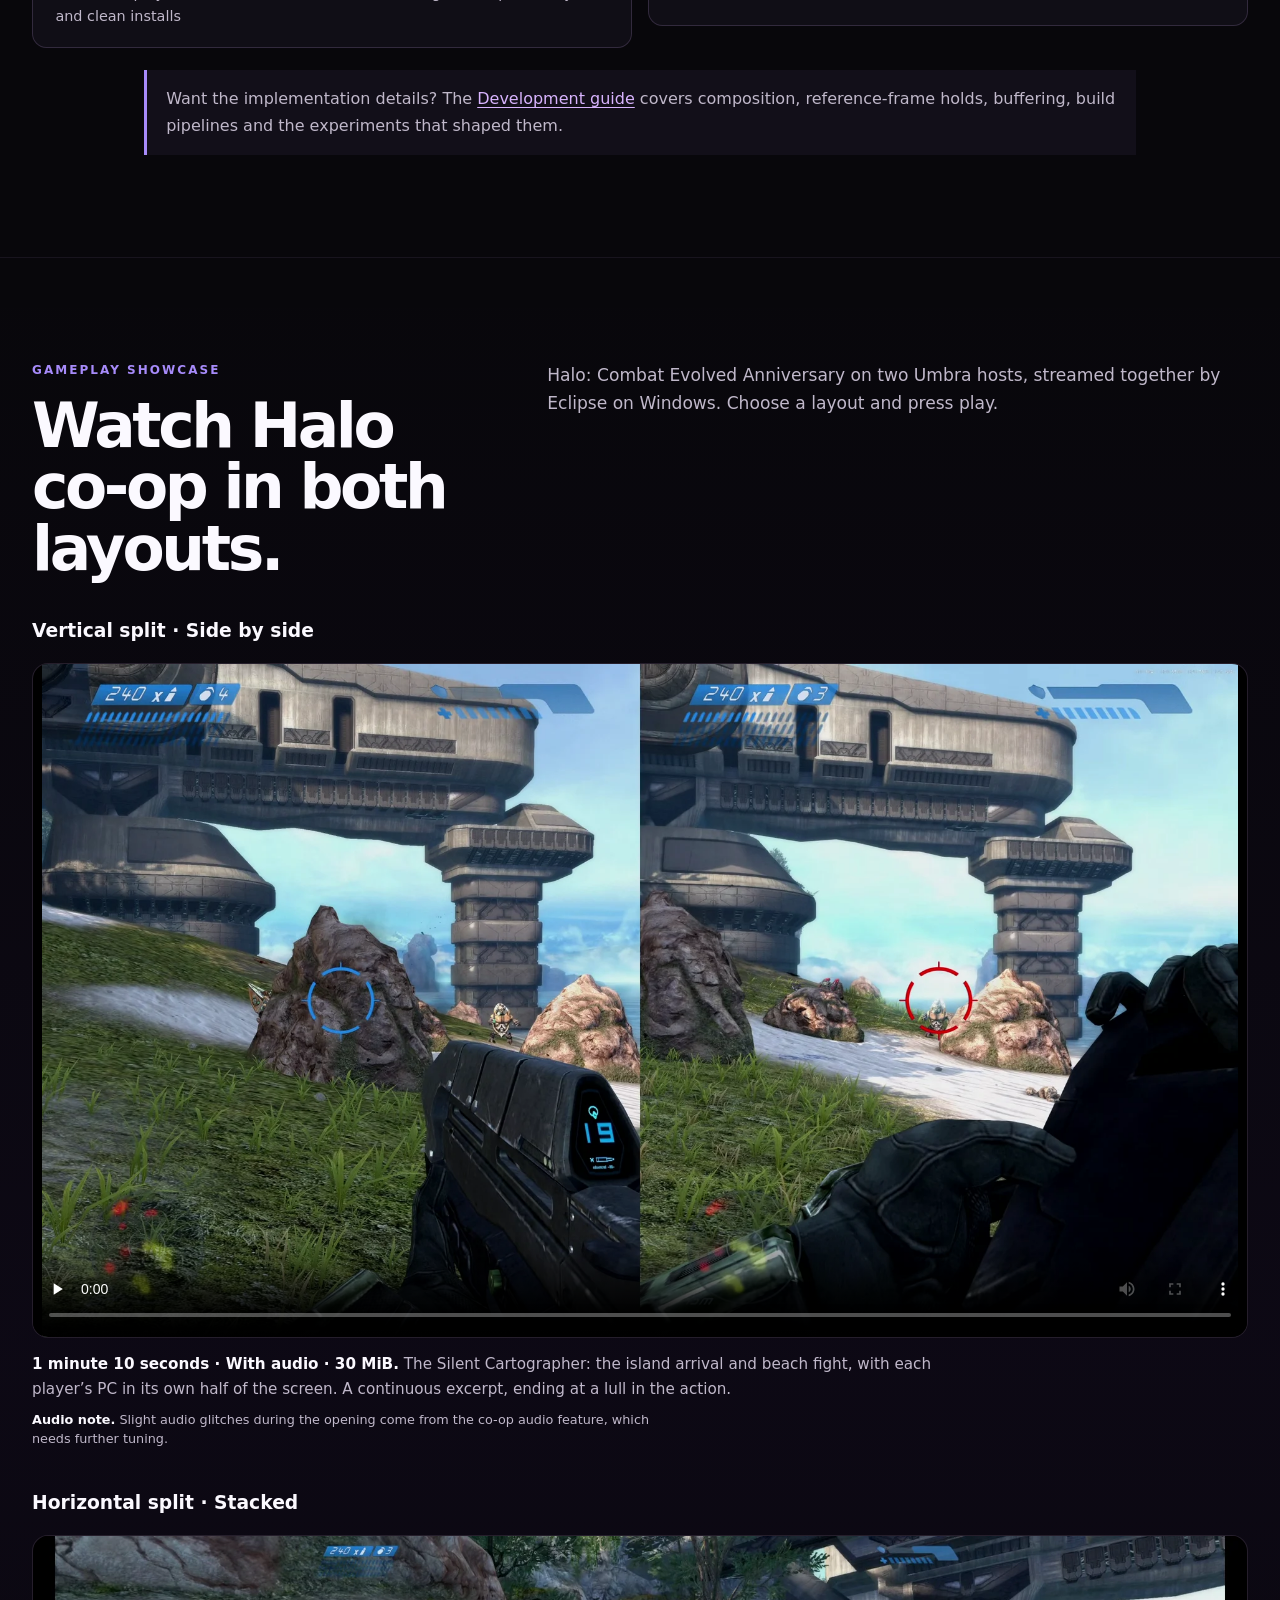
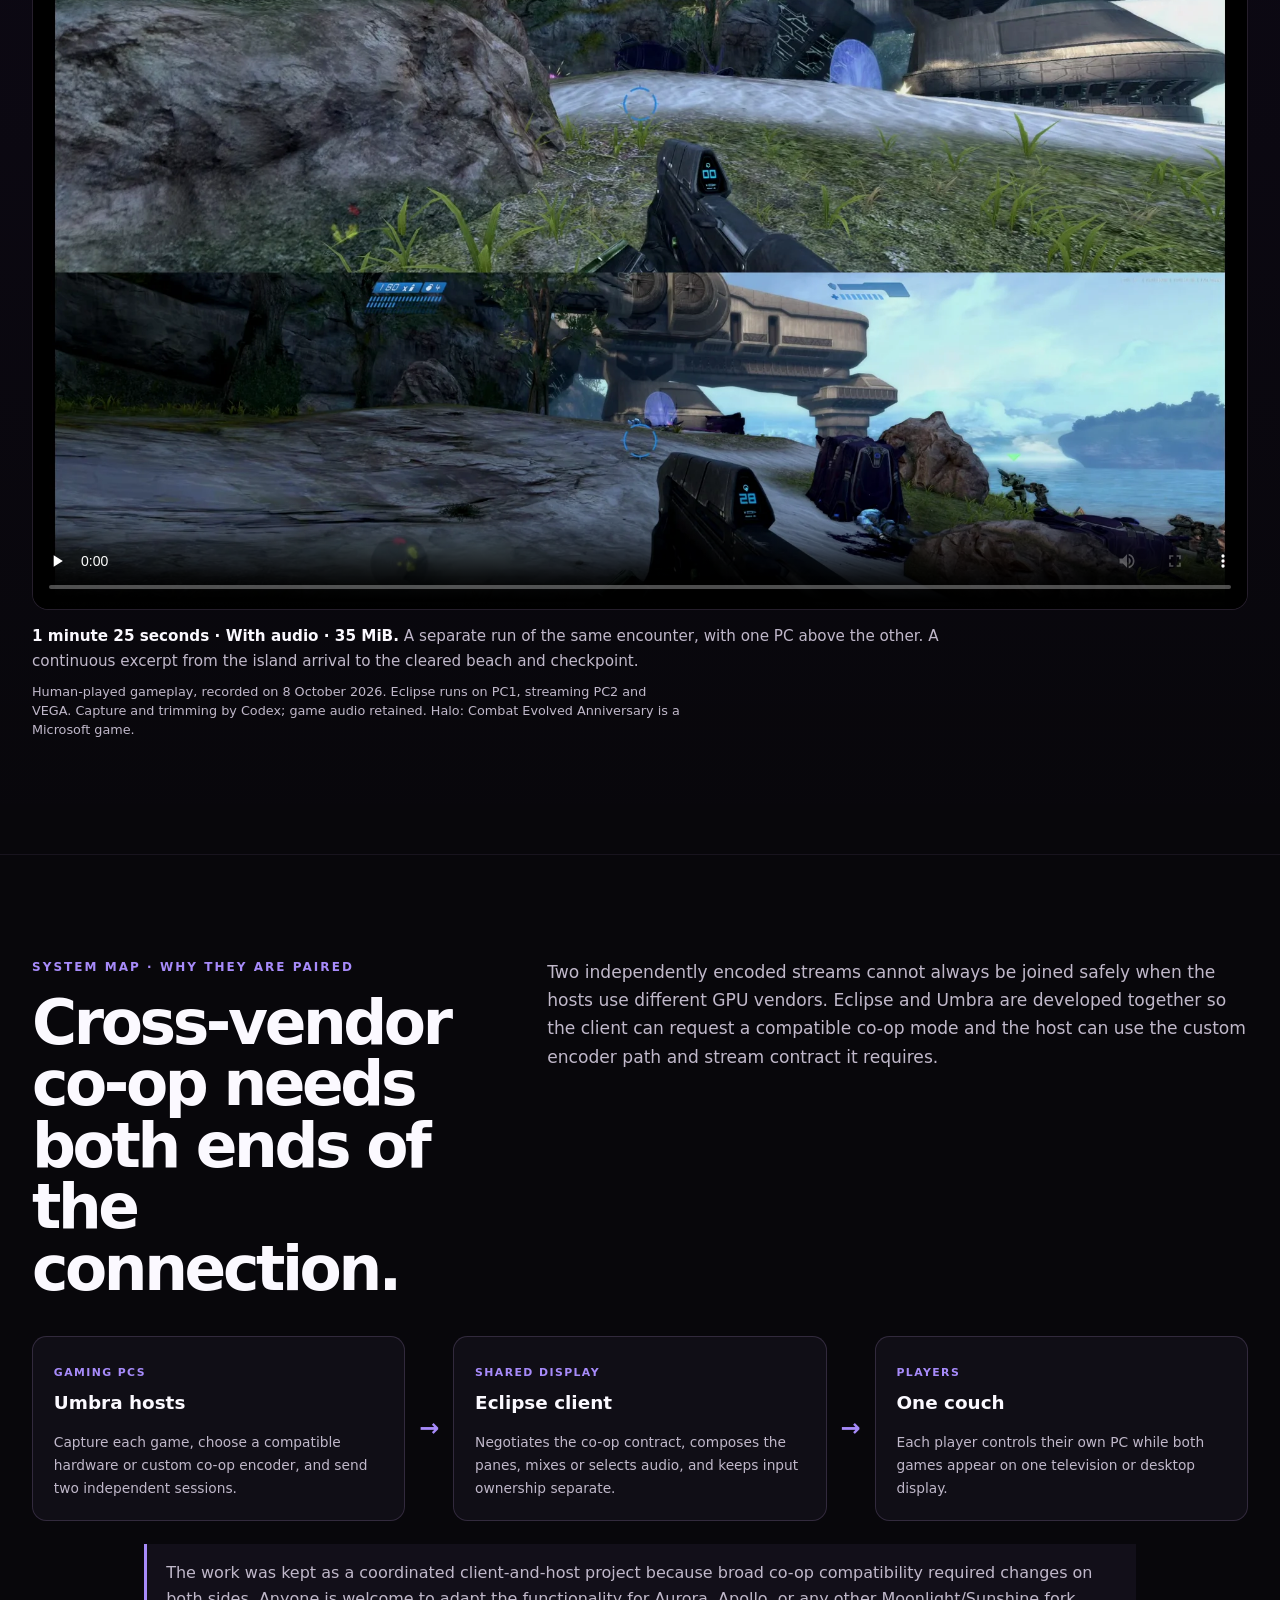
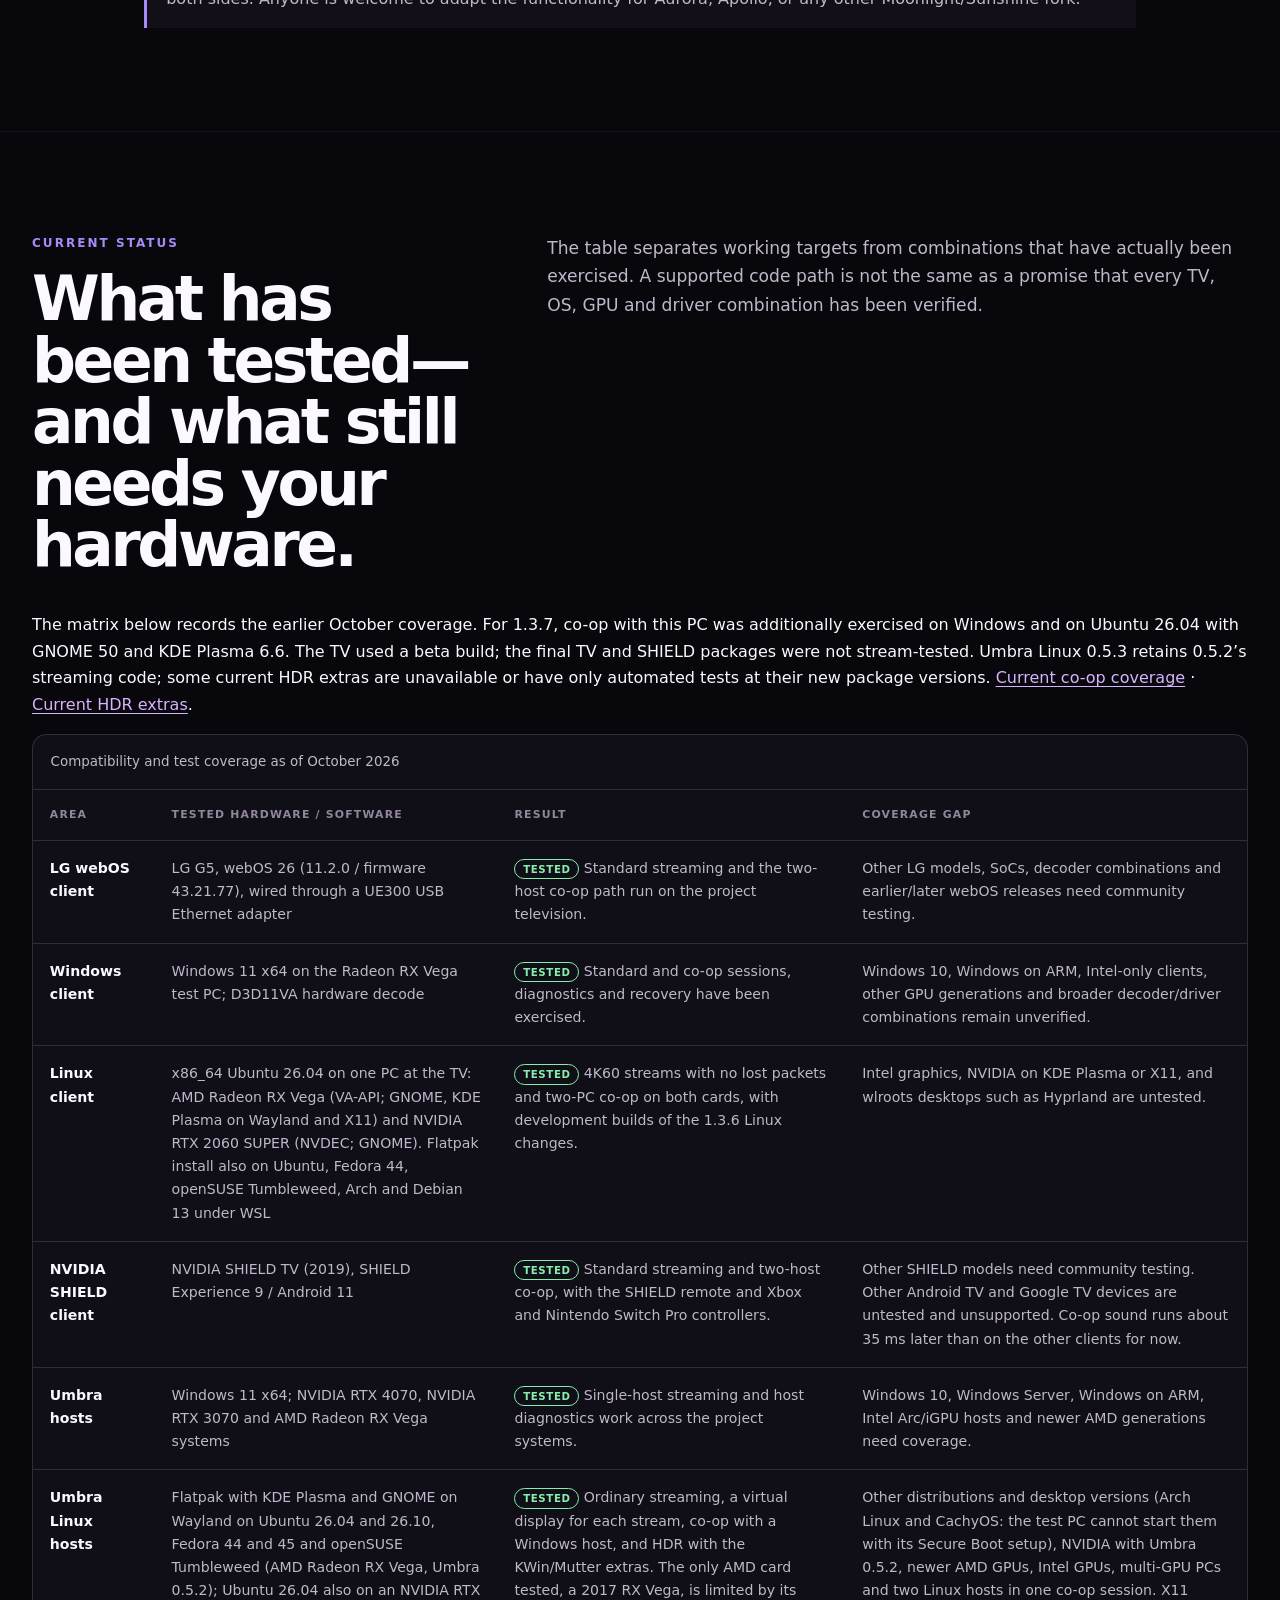
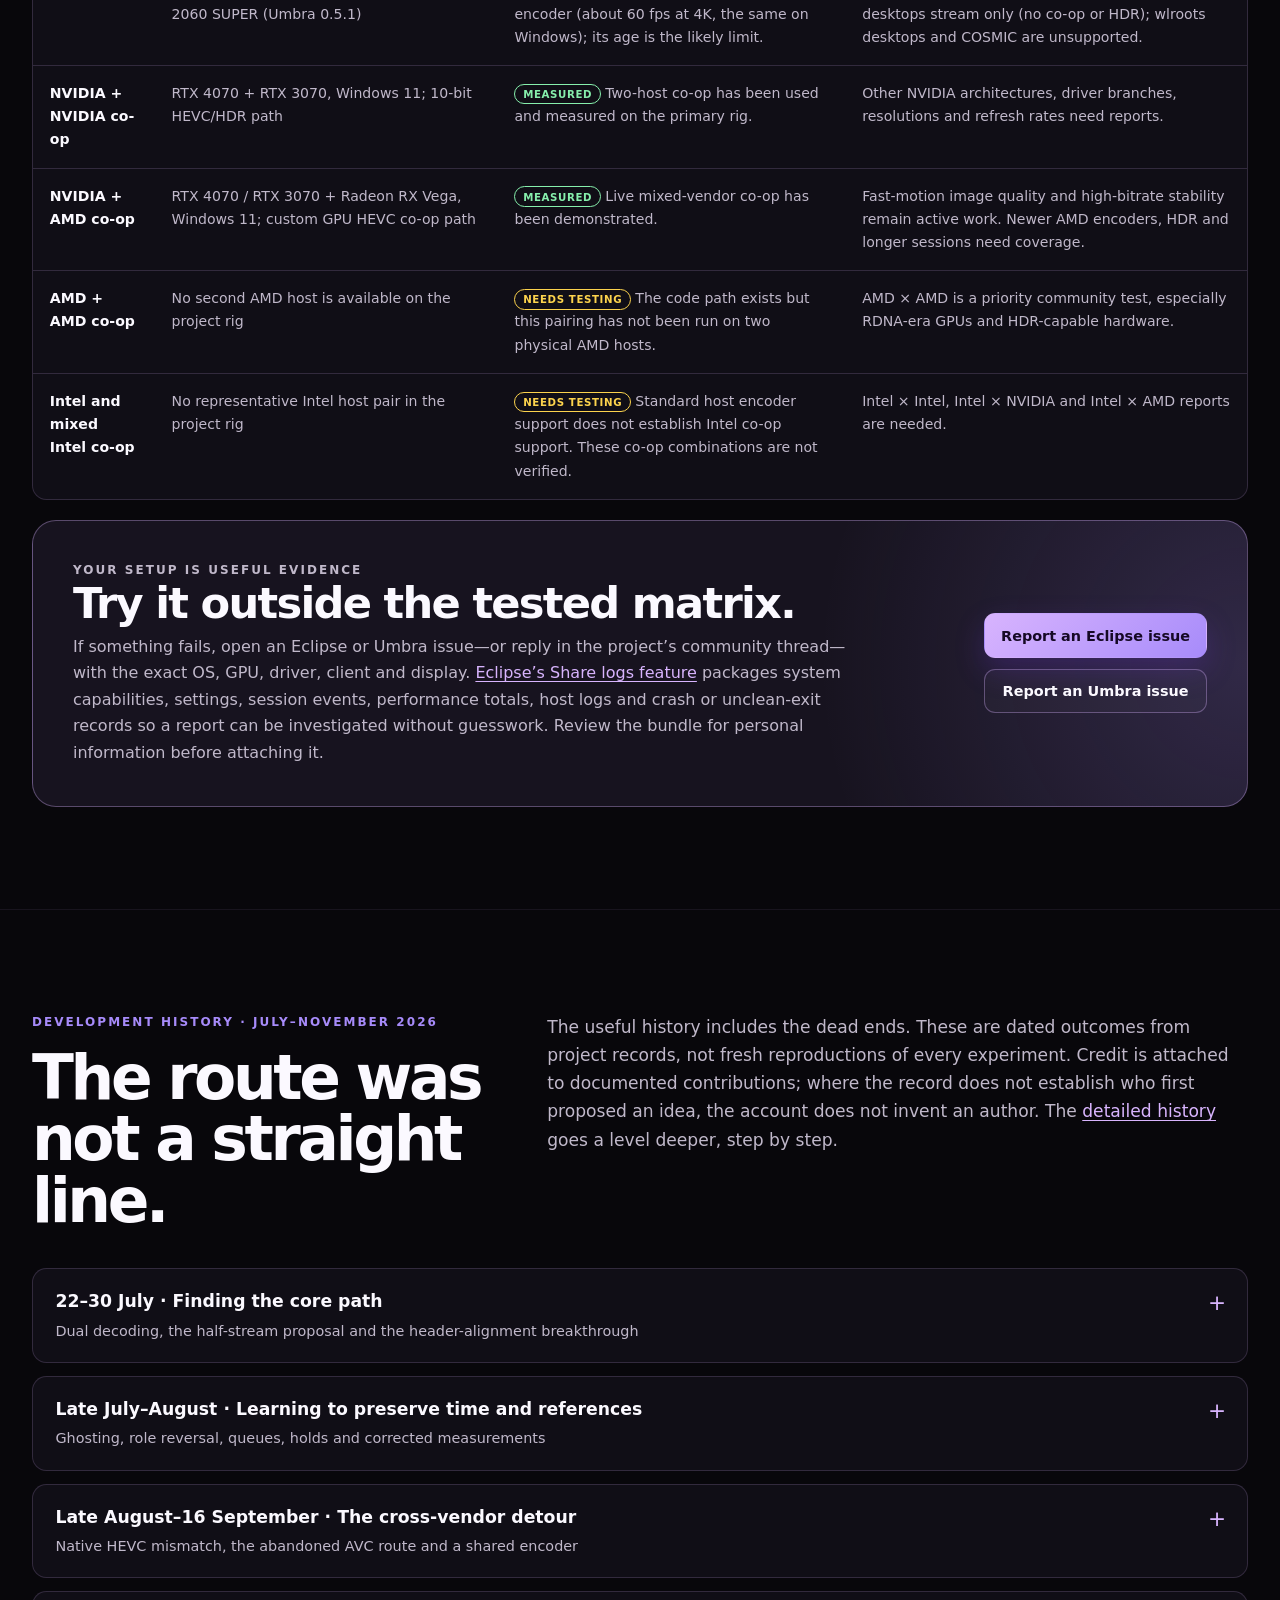
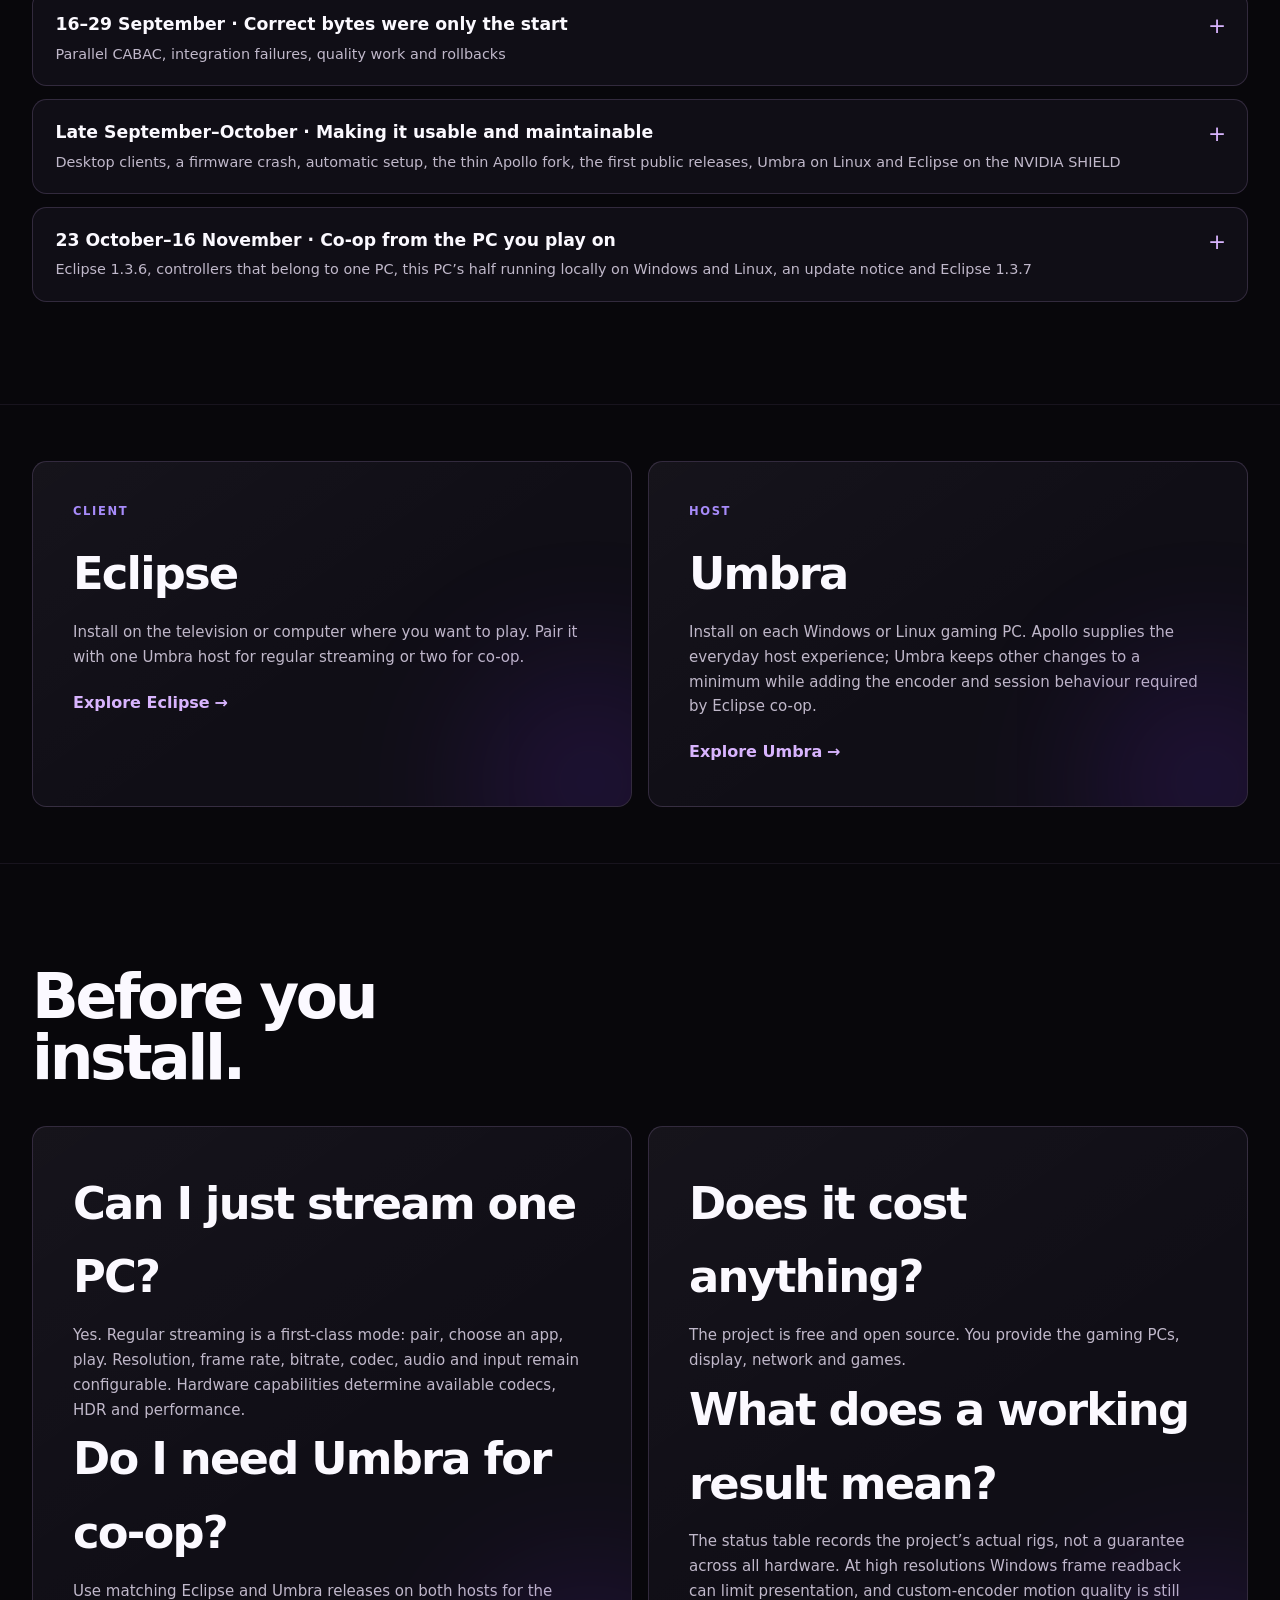
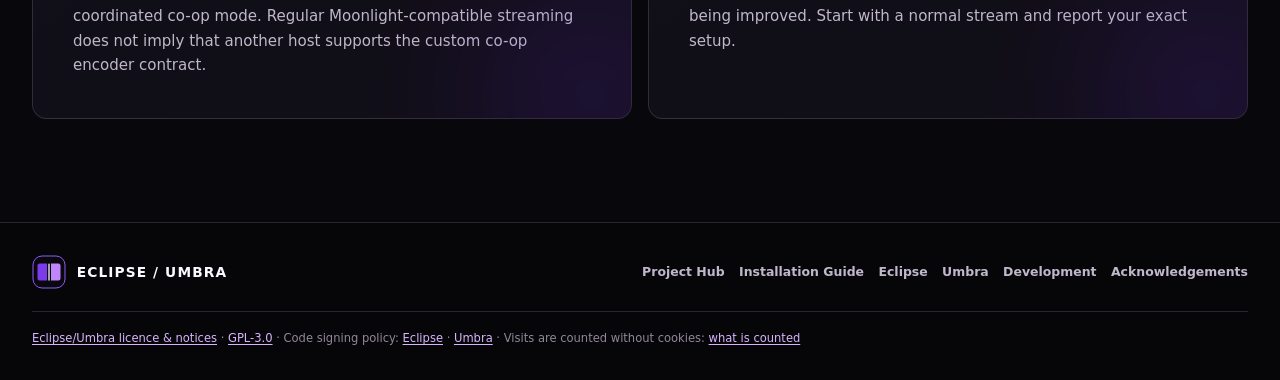
==== commit d474b698: "Hub activity: 23 October-16 November recounted from the cloud session records Remote Control rewrote" ====
--- a/site/index.html
+++ b/site/index.html
@@ -268,9 +268,8 @@
 <!-- activity:history-this-pc:start -->
 <aside class="activity-card" aria-label="AI activity for 23 October–16 November 2026">
   <p class="activity-kicker">Behind the build · 23 October–16 November 2026</p>
-  <dl class="activity-numbers"><div><dt>User prompts</dt><dd>146</dd></div><div><dt>Tokens processed</dt><dd>844,231,789</dd></div></dl>
-  <p class="activity-models"><strong>Models</strong><br><code>claude-opus-5-5</code></p>
-  <p class="activity-note">These numbers are incomplete because some records from this period were deleted.</p>
+  <dl class="activity-numbers"><div><dt>User prompts</dt><dd>344</dd></div><div><dt>Tokens processed</dt><dd>2,395,374,457</dd></div></dl>
+  <p class="activity-models"><strong>Models</strong><br><code>claude-fable-5-2</code> · <code>claude-opus-5-5</code></p>
 </aside>
 <!-- activity:history-this-pc:end -->
       </div></details>
